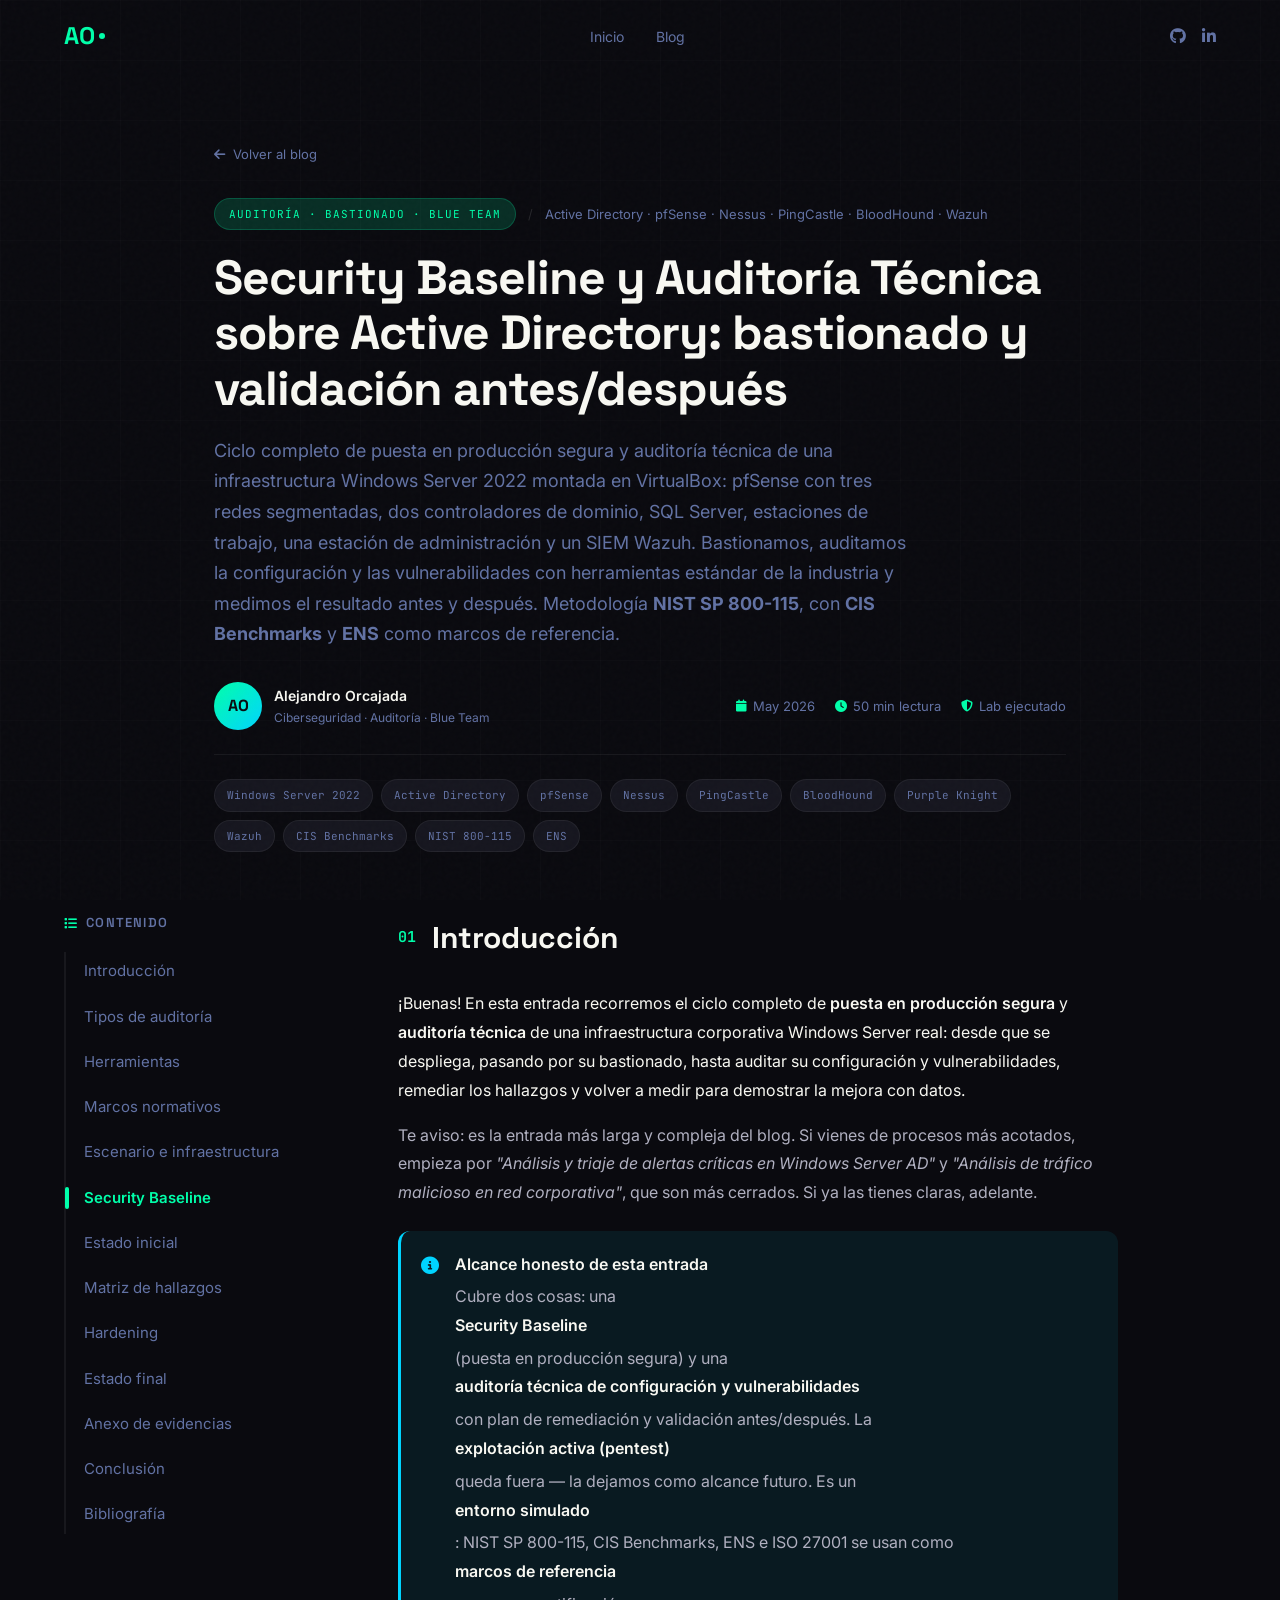
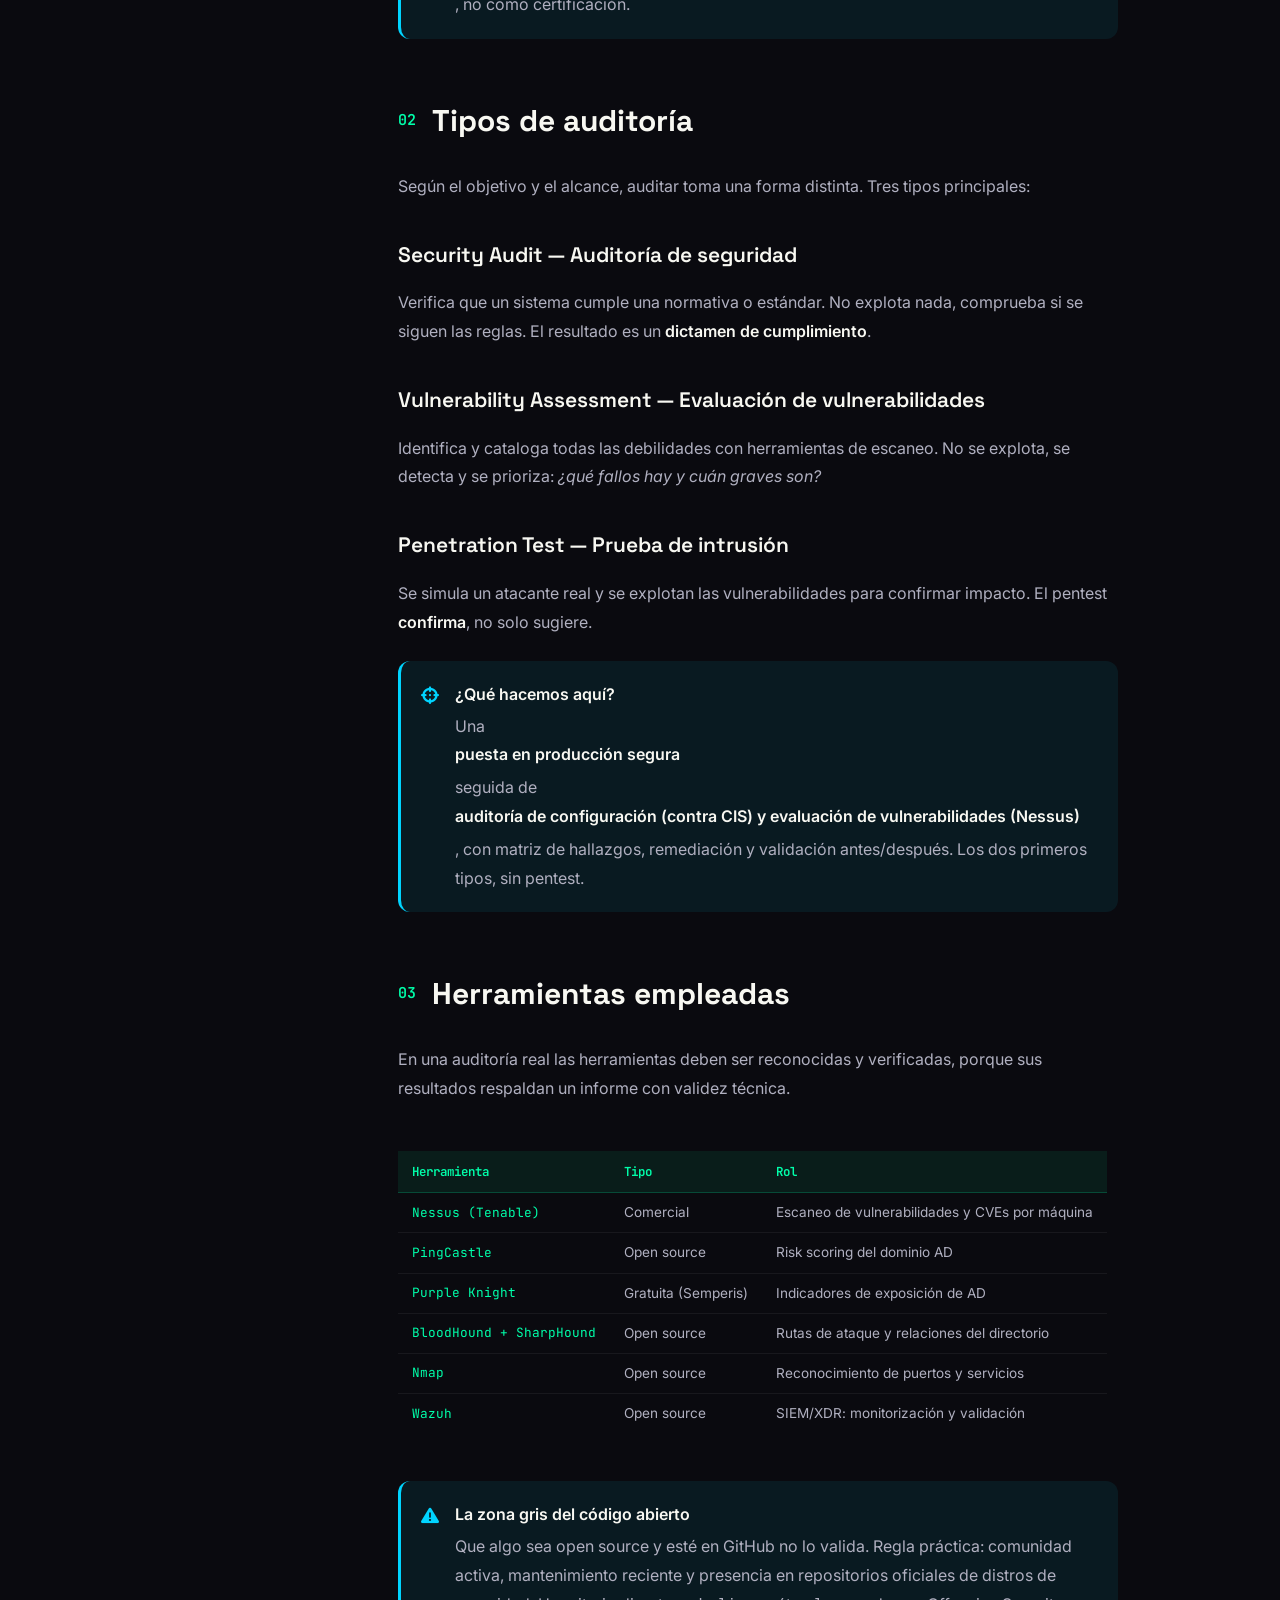
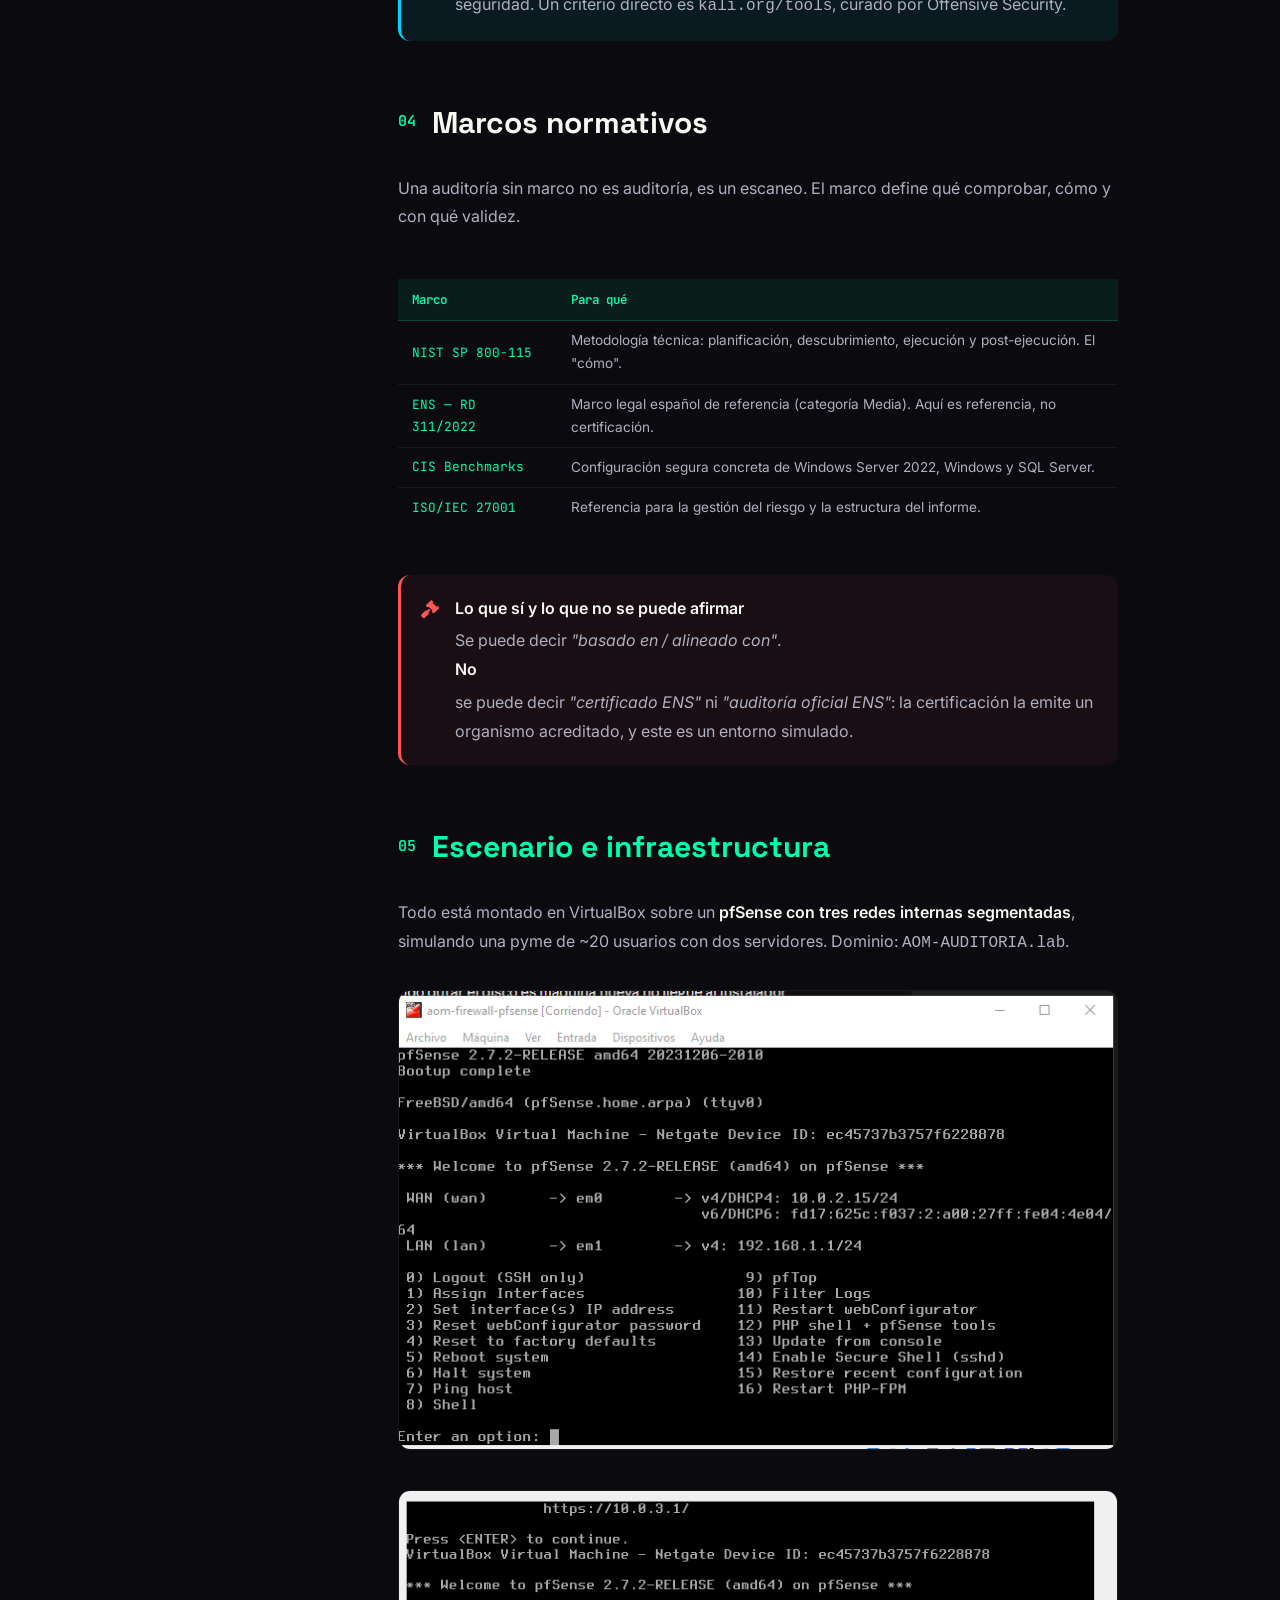
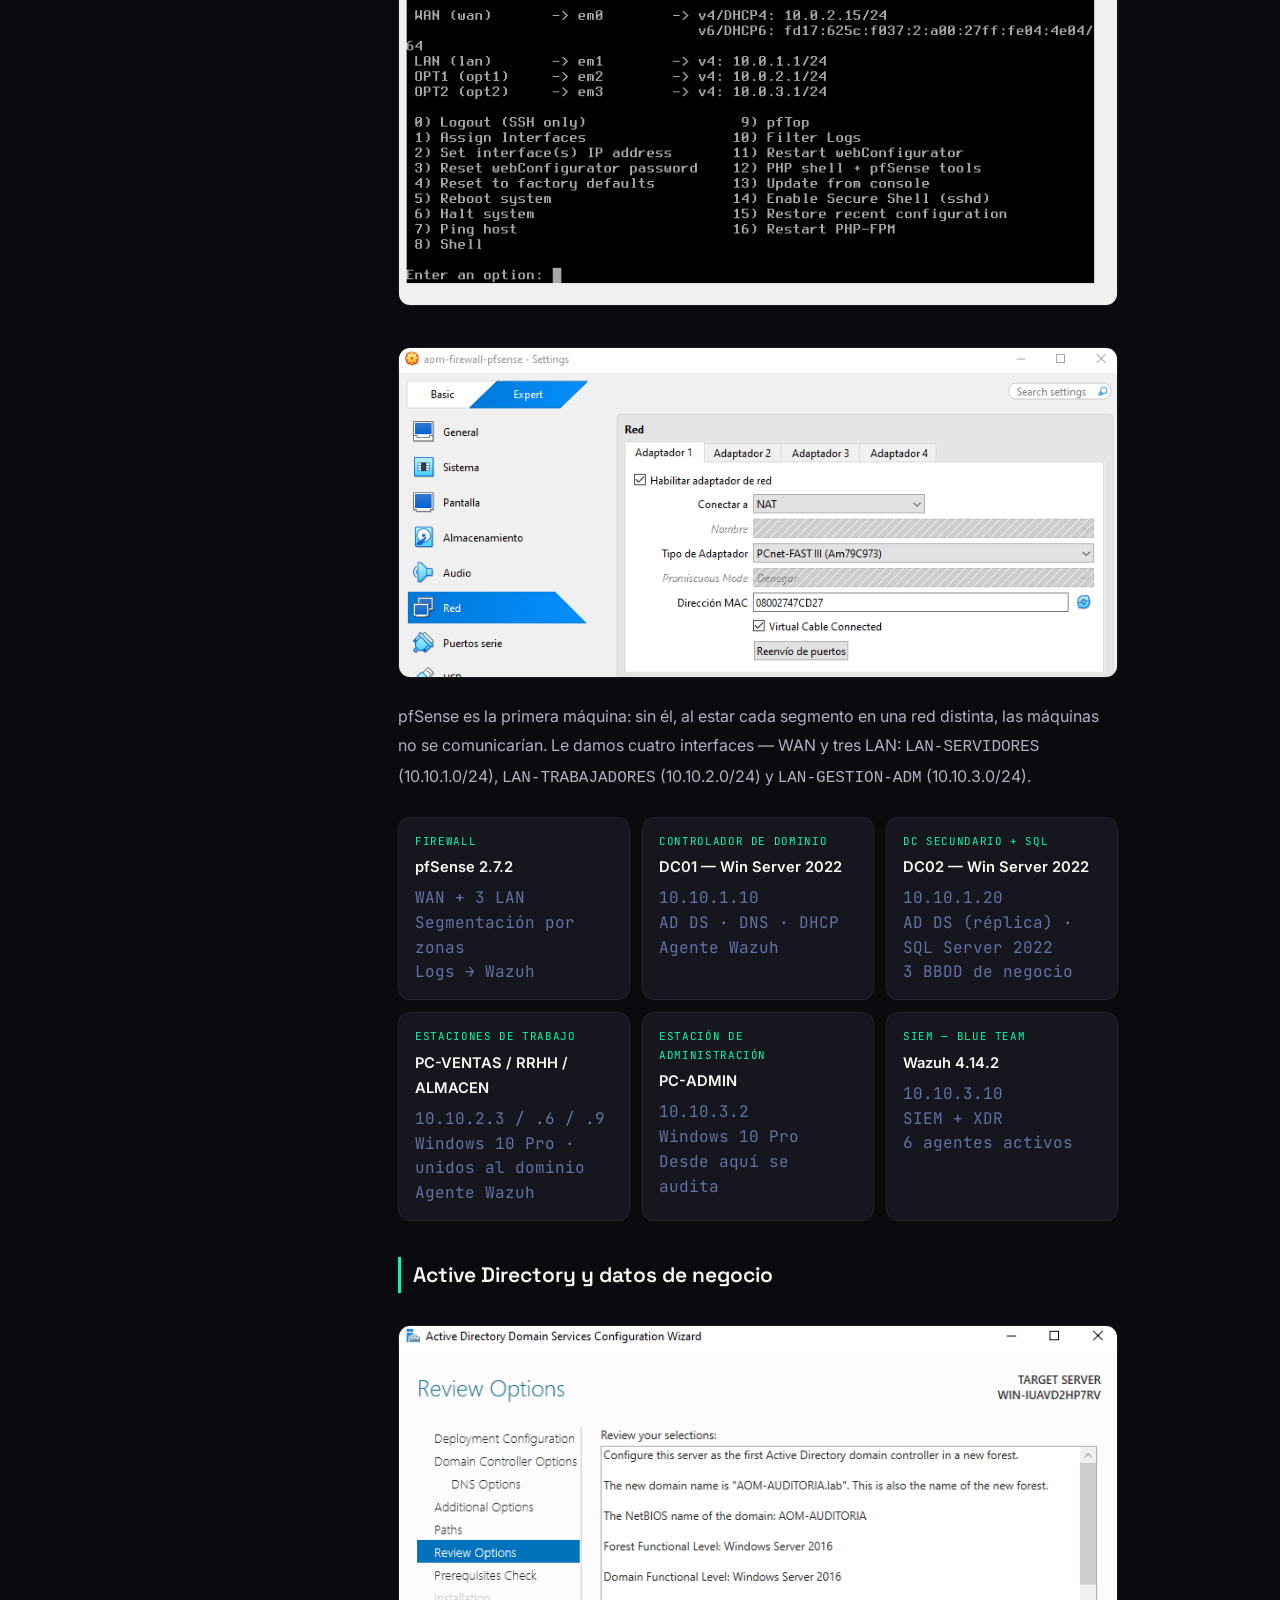
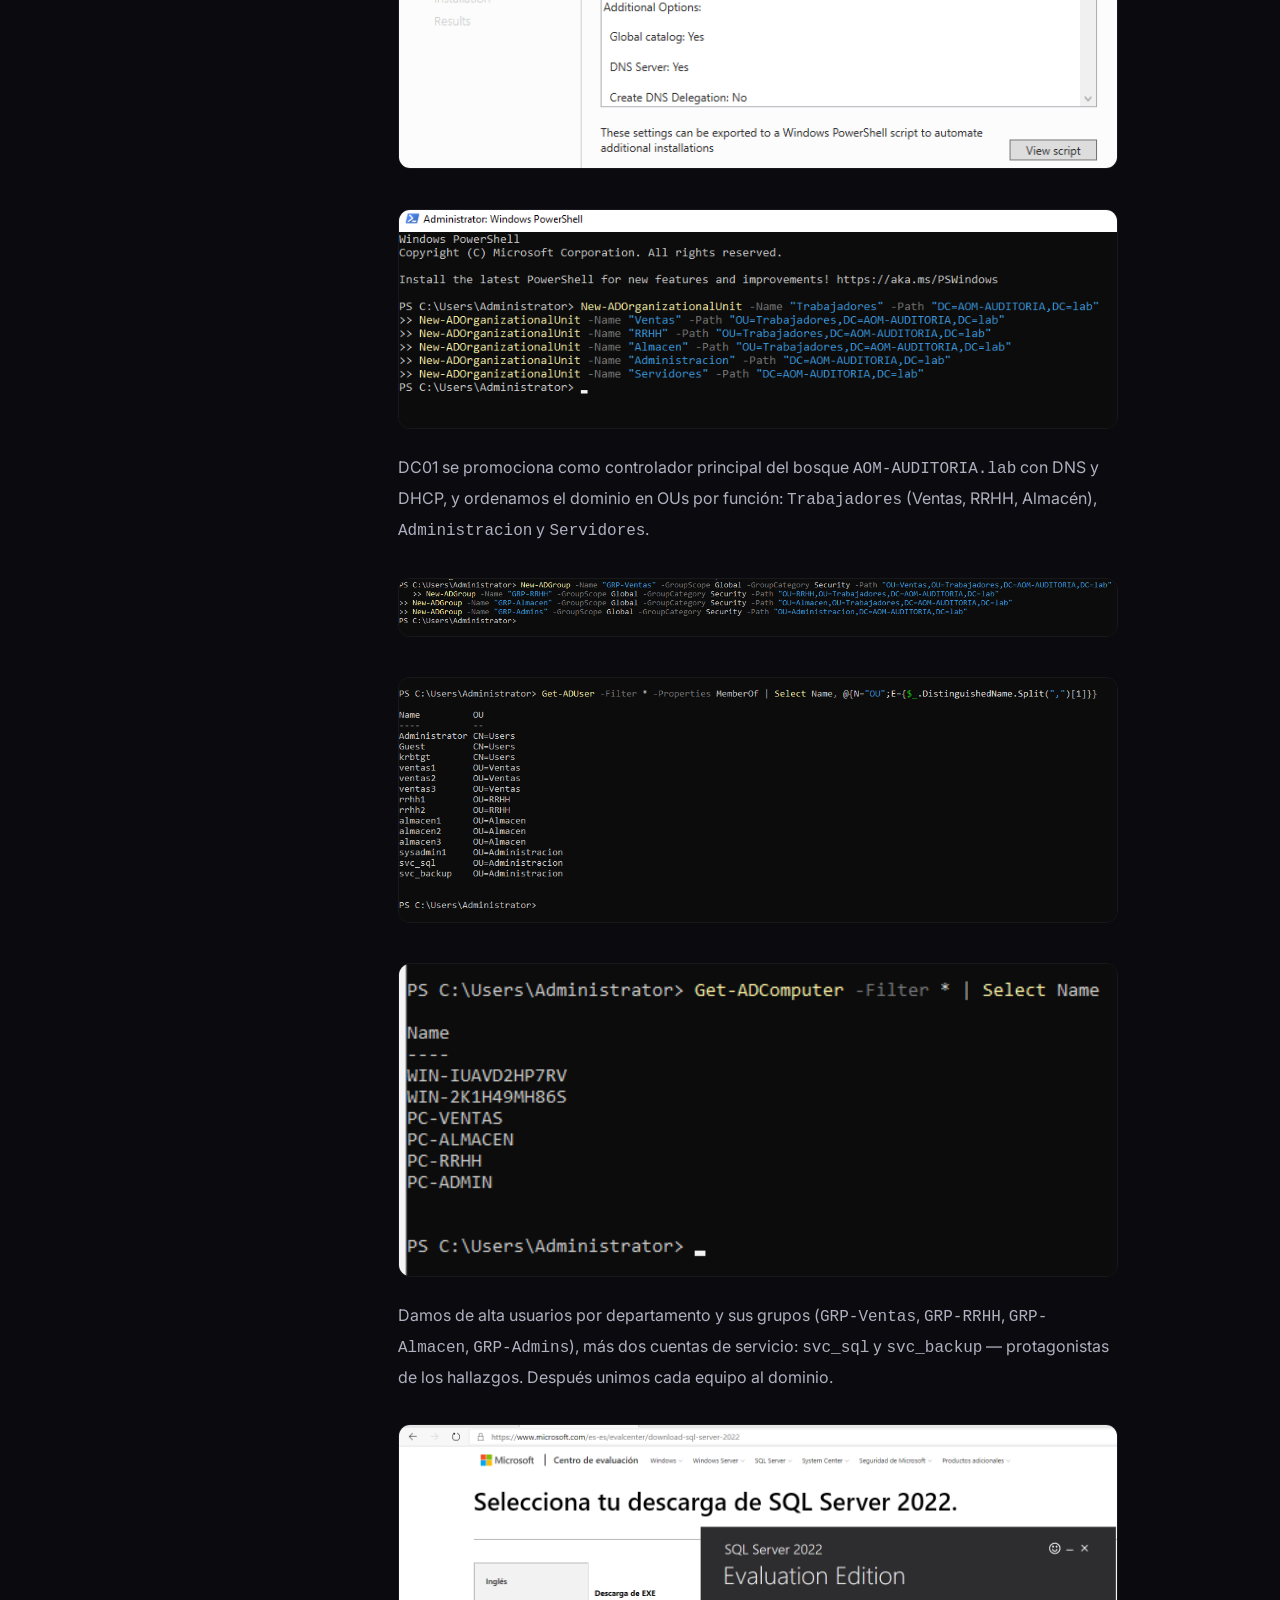
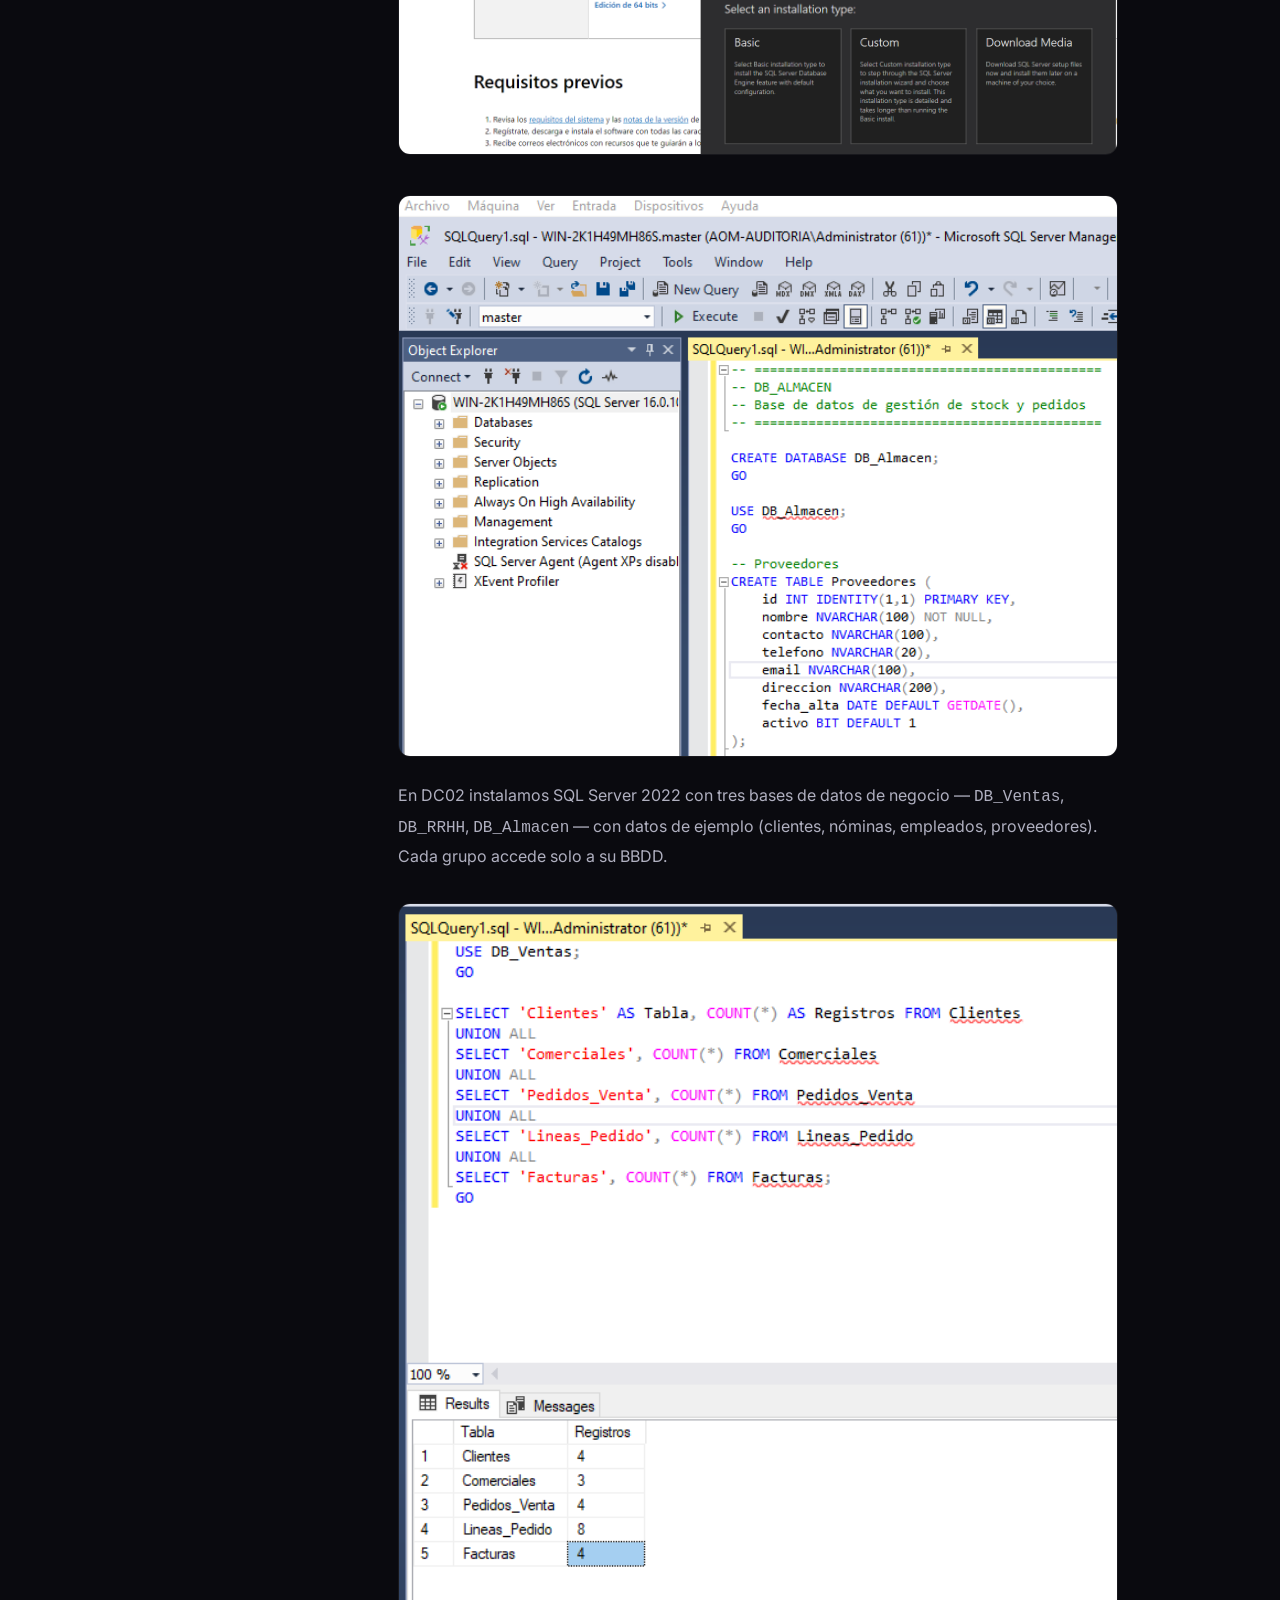
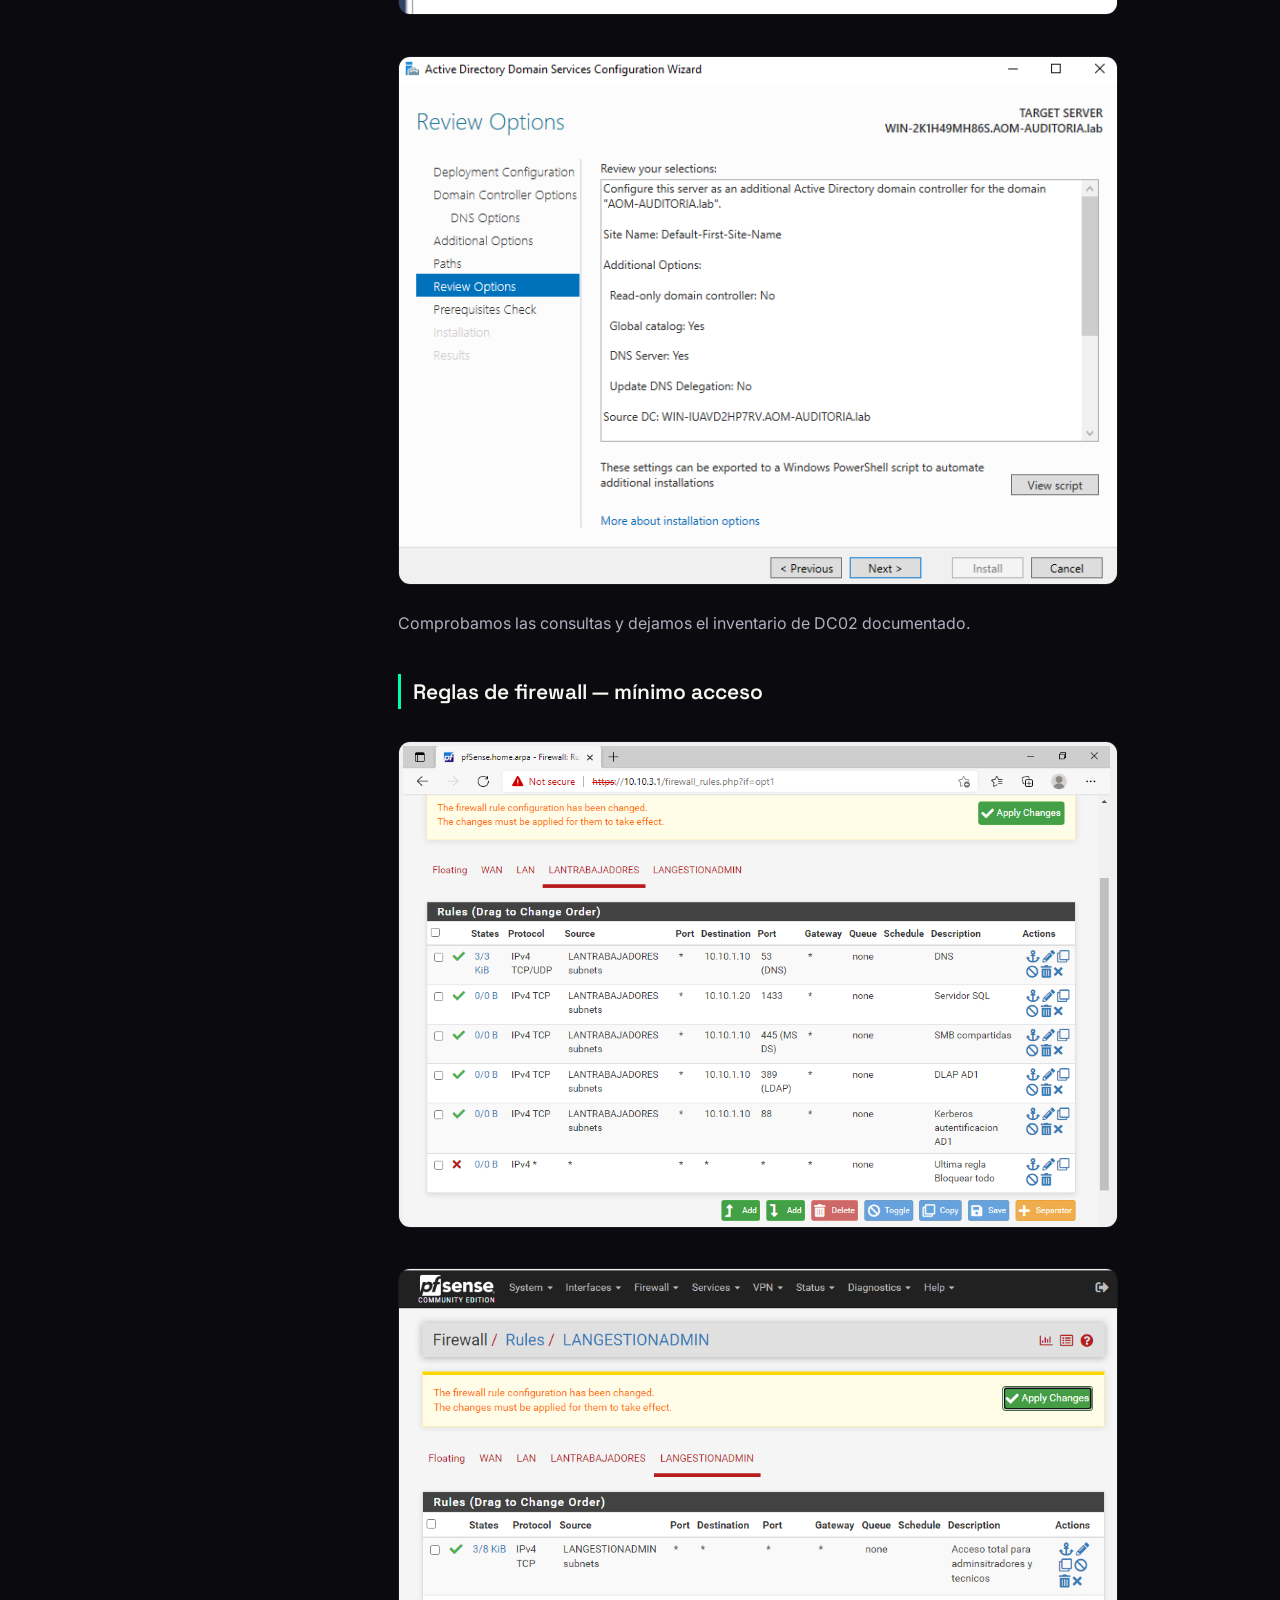
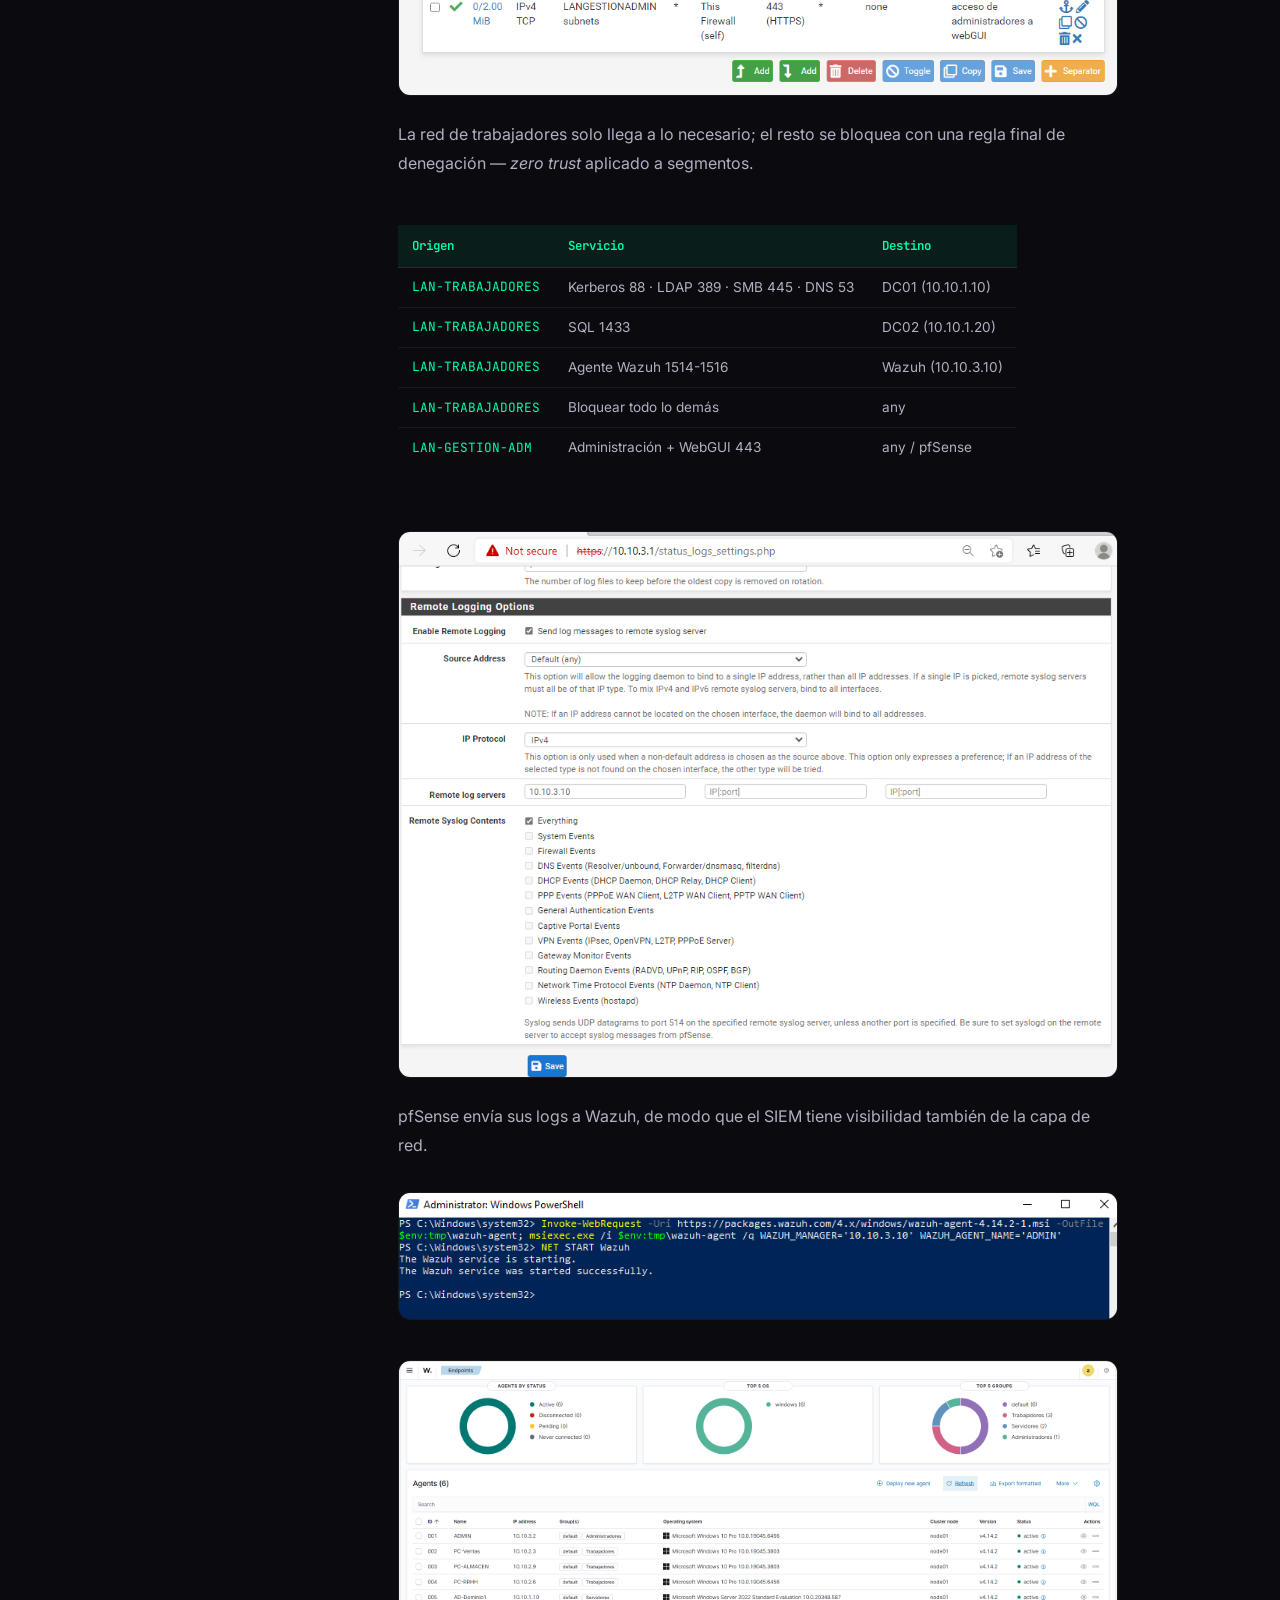
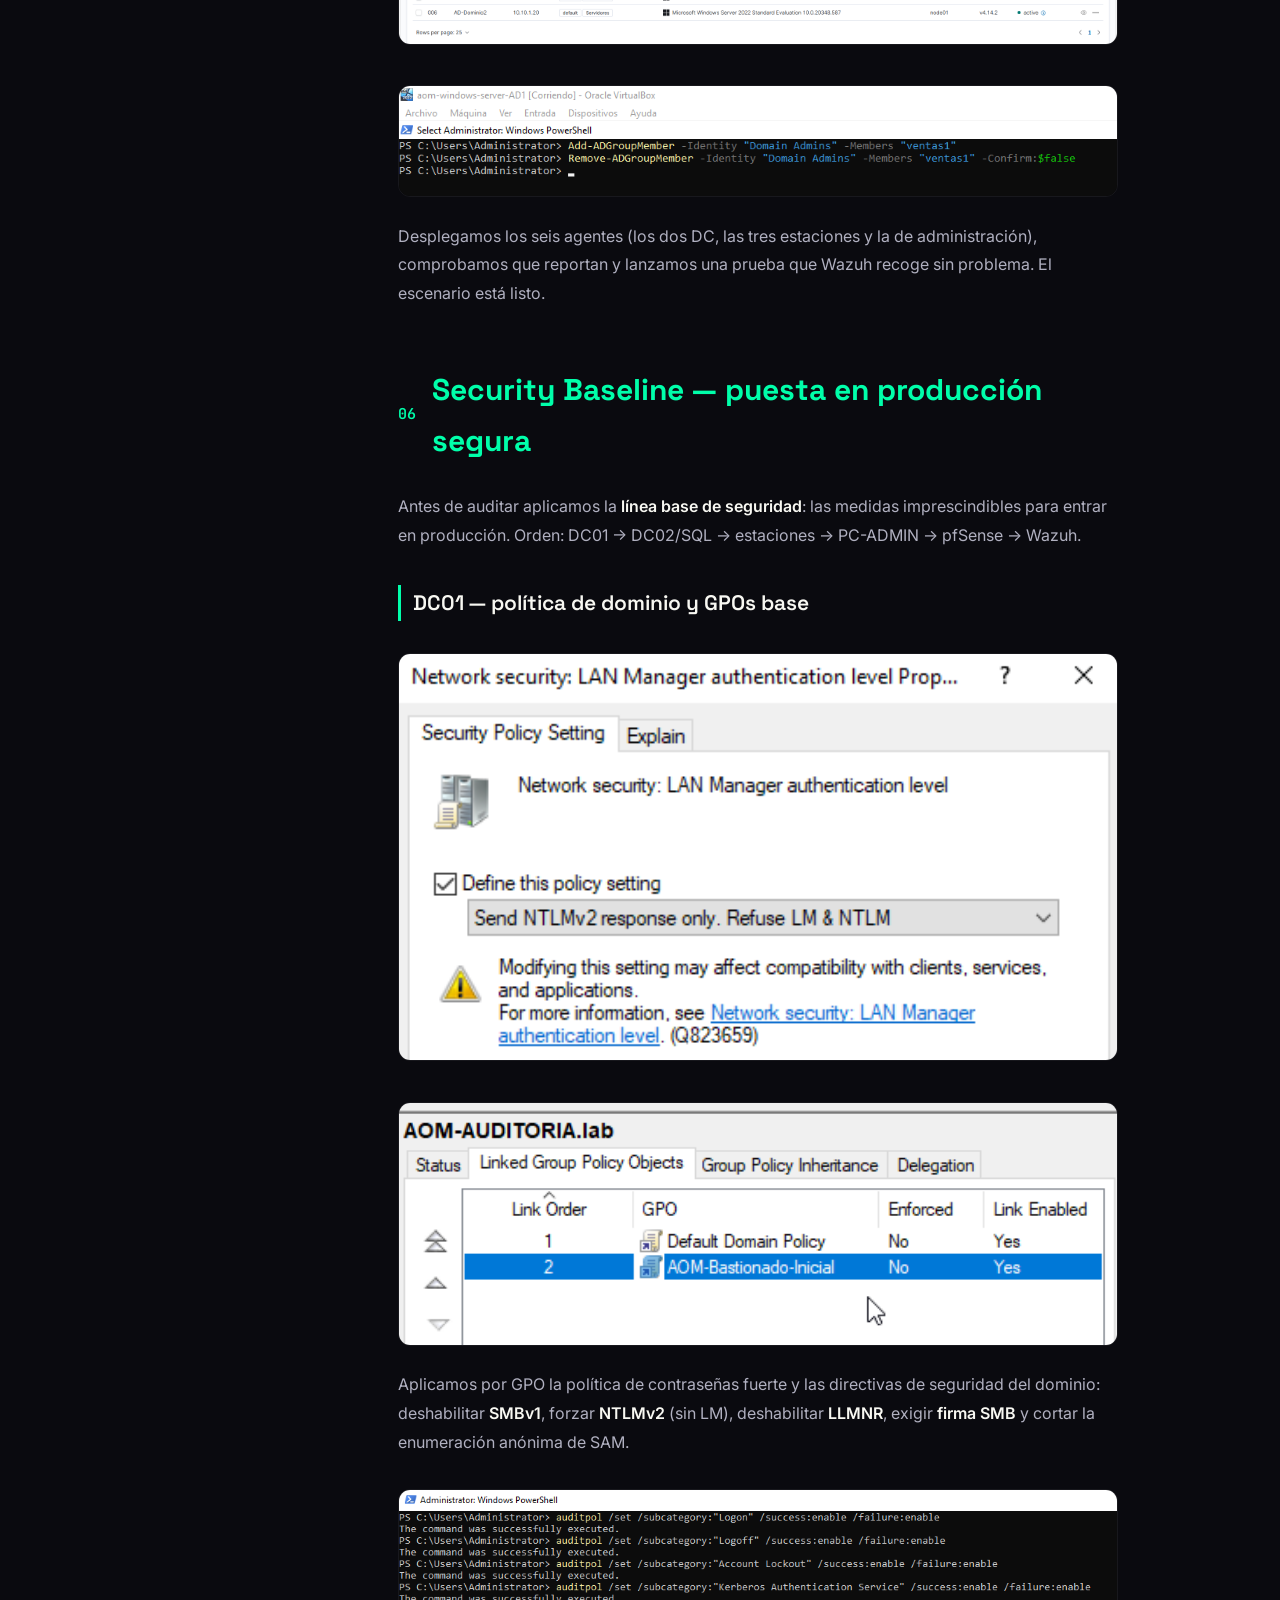
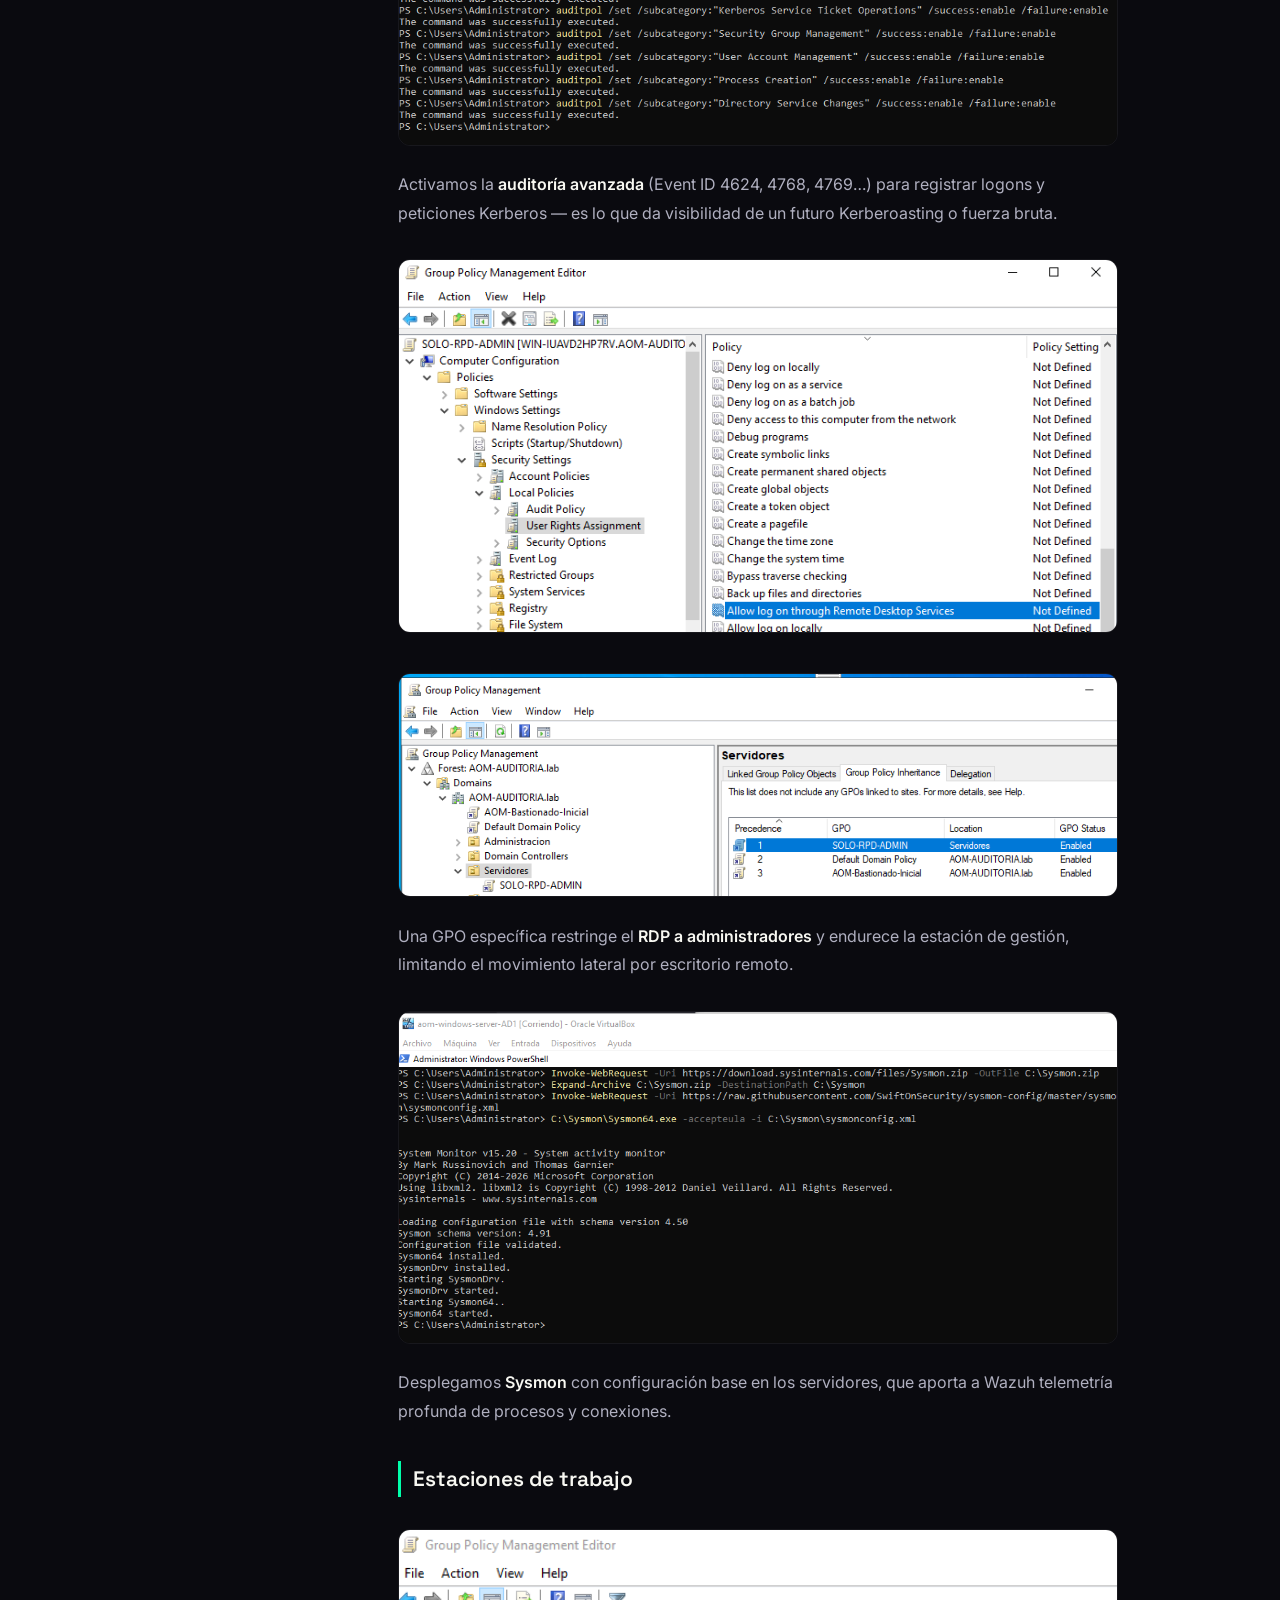
==== labs/auditoria_security_baseline_ad/auditoria_security_baseline_ad.html @ f292dd90 "Add files via upload" ====
<!DOCTYPE html>
<html lang="es">
<head>
  <meta charset="utf-8"/>
  <meta name="viewport" content="width=device-width, initial-scale=1"/>
  <title>Security Baseline y Auditoría Técnica sobre Active Directory: bastionado y validación antes/después | Alejandro Orcajada</title>
  <meta name="description" content="Puesta en producción segura y auditoría técnica de configuración y vulnerabilidades sobre una infraestructura Windows Server 2022 (pfSense, AD, SQL, endpoints y Wazuh). NIST SP 800-115, con CIS Benchmarks y ENS como referencia. Resultado: Nessus de 81 críticas / 194 altas a 0/0 y PingCastle de 55 a 30."/>
  <meta name="author" content="Alejandro Orcajada"/>
  <meta name="theme-color" content="#0a0a0f"/>
  <link rel="preconnect" href="https://fonts.googleapis.com">
  <link rel="preconnect" href="https://fonts.gstatic.com" crossorigin>
  <link href="https://fonts.googleapis.com/css2?family=Space+Grotesk:wght@400;500;600;700&family=JetBrains+Mono:wght@400;500&family=Inter:wght@400;500;600&display=swap" rel="stylesheet">
  <link rel="stylesheet" href="https://cdnjs.cloudflare.com/ajax/libs/font-awesome/6.5.0/css/all.min.css"/>
  <link rel="stylesheet" href="articulo.css"/>
  <style>
    pre::-webkit-scrollbar { height: 6px; }
    pre::-webkit-scrollbar-track { background: rgba(255,255,255,0.03); border-radius: 3px; }
    pre::-webkit-scrollbar-thumb { background: rgba(0,255,170,0.25); border-radius: 3px; }
    pre::-webkit-scrollbar-thumb:hover { background: rgba(0,255,170,0.45); }
    .img-lab { width:100%; border-radius:var(--radius-md,10px); margin:1rem 0; border:1px solid var(--border,rgba(255,255,255,.08)); cursor:zoom-in; transition:opacity .2s,transform .2s; }
    .img-lab:hover { opacity:.9; transform:scale(1.003); }
    .img-caption { font-family:var(--font-mono,'JetBrains Mono',monospace); font-size:.7rem; color:var(--text-muted); text-align:center; margin:-6px 0 1rem; }
    .callout-danger { background:rgba(255,85,85,.06); border-color:#ff5555; }
    .callout-danger .callout-icon { color:#ff5555; }
    .dual-panel { display:grid; grid-template-columns:1fr 1fr; gap:14px; margin:1.5rem 0; }
    @media(max-width:700px){ .dual-panel{grid-template-columns:1fr;} }
    .panel-attack { background:rgba(255,85,85,.04); border:1px solid rgba(255,85,85,.18); border-radius:var(--radius-md,10px); padding:16px 18px; }
    .panel-defense { background:rgba(0,255,170,.03); border:1px solid rgba(0,255,170,.16); border-radius:var(--radius-md,10px); padding:16px 18px; }
    .panel-attack h4 { font-family:var(--font-mono); font-size:.78rem; color:#ff5555; font-weight:700; margin-bottom:10px; }
    .panel-defense h4 { font-family:var(--font-mono); font-size:.78rem; color:var(--accent,#00ffaa); font-weight:700; margin-bottom:10px; }
    .panel-attack p, .panel-defense p { font-size:.87rem; color:var(--text-secondary); line-height:1.65; margin:0; }
    .ioc-table { width:100%; border-collapse:collapse; margin:1rem 0; font-size:.83rem; }
    .ioc-table th { background:rgba(255,85,85,.07); color:#ff5555; font-weight:600; padding:8px 14px; text-align:left; border-bottom:1px solid rgba(255,85,85,.2); font-family:var(--font-mono); font-size:.75rem; }
    .ioc-table td { padding:7px 14px; border-bottom:1px solid var(--border); color:var(--text-secondary); font-size:.83rem; }
    .ioc-table td:first-child { font-family:var(--font-mono); color:#ff5555; font-size:.78rem; }
    .ioc-table td:nth-child(2) { font-family:var(--font-mono); color:#f1fa8c; font-size:.78rem; }
    .ioc-table tr:last-child td { border-bottom:none; }
    .sev-crit { color:#ff5555; font-weight:700; font-family:var(--font-mono); font-size:.78rem; }
    .sev-high { color:#ff9f1a; font-weight:700; font-family:var(--font-mono); font-size:.78rem; }
    .mitre-tag { font-family:var(--font-mono); font-size:.7rem; padding:2px 8px; border-radius:4px; background:rgba(255,85,85,.1); color:#ff5555; border:1px solid rgba(255,85,85,.2); margin-left:8px; }
    .so-query { background:rgba(0,212,255,.04); border:1px solid rgba(0,212,255,.14); border-radius:var(--radius-md,10px); padding:14px 18px; margin:1rem 0; font-family:var(--font-mono); font-size:.82rem; color:#00d4ff; }
    .so-query-label { font-size:.7rem; color:var(--text-muted); margin-bottom:6px; text-transform:uppercase; letter-spacing:.05em; }
    .corr-box { background:rgba(189,147,249,.04); border:1px solid rgba(189,147,249,.18); border-radius:var(--radius-md,10px); padding:16px 20px; margin:1rem 0; }
    .corr-box h4 { font-family:var(--font-mono); font-size:.8rem; color:#bd93f9; font-weight:700; margin-bottom:8px; text-transform:uppercase; letter-spacing:.05em; }
    .corr-box p { font-size:.87rem; color:var(--text-secondary); line-height:1.65; margin:0; }
    .stat-row { display:grid; grid-template-columns:repeat(auto-fit,minmax(130px,1fr)); gap:12px; margin:1.5rem 0; }
    .stat-card { background:var(--bg-card,#111118); border:1px solid var(--border); border-radius:var(--radius-md,10px); padding:16px; text-align:center; }
    .stat-val { font-family:var(--font-display); font-size:1.8rem; font-weight:700; display:block; margin-bottom:4px; }
    .stat-val.red { color:#ff5555; }
    .stat-val.green { color:#00ffaa; }
    .stat-val.cyan { color:#00d4ff; }
    .stat-label { font-size:.72rem; color:var(--text-muted); font-family:var(--font-mono); }
    .vm-row { display:grid; grid-template-columns:repeat(auto-fit,minmax(185px,1fr)); gap:12px; margin:1.5rem 0; }
    .vm-card { background:var(--bg-card,#111118); border:1px solid var(--border); border-radius:var(--radius-md,10px); padding:14px 16px; }
    .vm-label { font-family:var(--font-mono); font-size:.68rem; color:#00ffaa; display:block; margin-bottom:5px; text-transform:uppercase; letter-spacing:.06em; }
    .vm-card h4 { font-size:.92rem; font-weight:600; color:var(--text-primary); margin-bottom:6px; }
    .vm-card p { font-size:.77rem; color:var(--text-muted); line-height:1.55; font-family:var(--font-mono); margin:0; }
    /* Lightbox */
    #lb-overlay { position:fixed; inset:0; z-index:9999; display:flex; align-items:center; justify-content:center; flex-direction:column; gap:14px; background:rgba(5,5,10,.93); backdrop-filter:blur(12px); opacity:0; visibility:hidden; transition:opacity .3s,visibility .3s; }
    #lb-overlay.lb-open { opacity:1; visibility:visible; }
    #lb-img-wrap { max-width:min(92vw,1200px); max-height:80vh; transform:scale(.93) translateY(12px); transition:transform .35s cubic-bezier(.22,.68,0,1.2); }
    #lb-overlay.lb-open #lb-img-wrap { transform:scale(1) translateY(0); }
    #lb-img { display:block; max-width:100%; max-height:80vh; border-radius:8px; border:1px solid rgba(0,255,170,.18); box-shadow:0 24px 80px rgba(0,0,0,.8); object-fit:contain; }
    #lb-caption { font-family:var(--font-mono); font-size:.76rem; color:rgba(255,255,255,.5); text-align:center; max-width:min(92vw,800px); }
    #lb-close { position:fixed; top:20px; right:24px; width:40px; height:40px; border-radius:50%; background:rgba(255,255,255,.08); border:1px solid rgba(255,255,255,.15); color:#fff; font-size:1.1rem; cursor:pointer; display:flex; align-items:center; justify-content:center; transition:.2s; }
    #lb-close:hover { background:rgba(255,85,85,.25); transform:scale(1.1); }
    #lb-hint { position:fixed; bottom:18px; left:50%; transform:translateX(-50%); font-family:var(--font-mono); font-size:.65rem; color:rgba(255,255,255,.22); pointer-events:none; }
    .lb-arrow { position:fixed; top:50%; transform:translateY(-50%); width:46px; height:46px; border-radius:50%; background:rgba(255,255,255,.07); border:1px solid rgba(255,255,255,.12); color:rgba(255,255,255,.7); font-size:1rem; cursor:pointer; display:flex; align-items:center; justify-content:center; transition:.2s; }
    .lb-arrow:hover { background:rgba(0,255,170,.15); color:#00ffaa; }
    #lb-prev { left:20px; } #lb-next { right:20px; }
    .code-block-wrap { position:relative; max-height:220px; overflow:hidden; transition:max-height .4s ease; }
    .code-block-wrap.expanded { max-height:9999px; }
    .code-block-wrap.expanded::after { opacity:0; }
    .code-block-wrap .code-block { border-bottom-left-radius:0; border-bottom-right-radius:0; margin-bottom:0; }
    .code-expand-btn { display:flex; align-items:center; justify-content:center; gap:6px; width:100%; padding:7px 16px; background:rgba(0,255,170,.04); border:none; border-top:none !important; color:rgba(0,255,170,.45); cursor:pointer; font-size:.72rem; font-family:var(--font-mono); transition:.2s; border-radius:0 0 var(--radius-md,10px) var(--radius-md,10px); }
    .code-expand-btn:hover { background:rgba(0,255,170,.08); color:#00ffaa; }
    .code-expand-btn i { transition:transform .3s; }
    .code-expand-btn.open i { transform:rotate(180deg); }
    .code-lang-red { color:#ff5555 !important; }
    .summary-table { width:100%; border-collapse:collapse; margin:1.5rem 0; font-size:.85rem; }
    .summary-table th { background:rgba(0,255,170,.08); color:#00ffaa; font-weight:600; padding:10px 14px; text-align:left; border-bottom:1px solid rgba(0,255,170,.2); font-family:var(--font-mono); font-size:.78rem; }
    .summary-table td { padding:8px 14px; border-bottom:1px solid var(--border); color:var(--text-secondary); font-size:.85rem; }
    .summary-table td:first-child { font-family:var(--font-mono); color:#00ffaa; font-size:.8rem; }
    .summary-table tr:last-child td { border-bottom:none; }

    /* === Retoques finales: grupos de color + sin barra TOC === */
    .toc-progress { display:none !important; }
    .grp-prep   h2, .grp-prep   .section-number { color: var(--accent, #00ffaa); }
    .grp-attack h2, .grp-attack .section-number { color: #ff5555; }
    .grp-soc    h2, .grp-soc    .section-number { color: #00d4ff; }
    .grp-prep   h3 { border-left:3px solid var(--accent,#00ffaa); padding-left:12px; }
    .grp-attack h3 { border-left:3px solid #ff5555; padding-left:12px; }
    .grp-soc    h3 { border-left:3px solid #00d4ff; padding-left:12px; }

    /* === Mejoras visuales: TOC mas grande, tipografia y movil === */
    .article-layout { grid-template-columns: 270px 1fr; gap: 64px; }
    .toc-container { top: 96px; }
    .toc-title { font-size: 13px; letter-spacing: 1.2px; margin-bottom: 18px; }
    .toc-nav { gap: 7px; padding-left: 18px; border-left-width: 2px; }
    .toc-link { font-size: 15px; padding: 9px 0; line-height: 1.35; }
    .toc-link.active { font-weight: 600; }
    .toc-link.active::before { height: 22px; left: -19px; }
    .content-section h2 { font-size: 30px; margin-bottom: 26px; }
    .content-section h3 { font-size: 21px; margin-top: 36px; }
    .section-number { font-size: 15px; }
    .lead { font-size: 19px; }
    .content-section p { font-size: 16px; }
    pre { overflow-x: auto; -webkit-overflow-scrolling: touch; }
    .so-query { word-break: break-word; }

    /* Tablet: una columna (sin TOC, ya oculto en articulo.css) */
    @media (max-width: 1024px) {
      .article-layout { grid-template-columns: 1fr; gap: 0; }
    }
    /* Movil */
    @media (max-width: 768px) {
      .content-section h2 { font-size: 23px; gap: 10px; margin-bottom: 18px; }
      .content-section h3 { font-size: 18px; margin: 26px 0 12px; }
      .lead { font-size: 17px; }
      .content-section p { font-size: 15.5px; line-height: 1.75; }
      .code-block code { font-size: 12px; }
      .code-header { flex-wrap: wrap; gap: 6px; }
      .ioc-table, .summary-table { font-size: 12px; }
      .ioc-table th, .ioc-table td,
      .summary-table th, .summary-table td { padding: 6px 9px; word-break: break-word; }
      .so-query { font-size: 12.5px; padding: 12px 14px; }
      .stat-val { font-size: 1.5rem; }
      .vm-card, .panel-attack, .panel-defense, .corr-box { padding: 14px 16px; }
      .img-lab { margin: 0.8rem 0; }
    }
    @media (max-width: 480px) {
      .content-section h2 { font-size: 21px; }
      .stat-row { grid-template-columns: repeat(auto-fit, minmax(118px,1fr)); }
    }
  </style>
</head>
<body>

<div id="lb-overlay" role="dialog" aria-modal="true">
  <button id="lb-close">&#x2715;</button>
  <button class="lb-arrow" id="lb-prev">&#8592;</button>
  <div id="lb-img-wrap"><img id="lb-img" src="" alt=""></div>
  <p id="lb-caption"></p>
  <button class="lb-arrow" id="lb-next">&#8594;</button>
  <span id="lb-hint">ESC · ← → para navegar</span>
</div>

<div class="noise"></div>
<div class="grid-bg"></div>
<div class="spotlight" id="spotlight"></div>
<div class="reading-progress" id="reading-progress"></div>

<nav class="navbar">
  <div class="nav-container">
    <a href="index.html" class="nav-logo"><span class="logo-text">AO</span><span class="logo-dot"></span></a>
    <div class="nav-links">
      <a href="index.html" class="nav-item">Inicio</a>
      <a href="blog.html" class="nav-item">Blog</a>
    </div>
    <div class="nav-social">
      <a href="https://github.com/tuusuario" target="_blank" rel="noopener"><i class="fab fa-github"></i></a>
      <a href="https://linkedin.com/in/tuusuario" target="_blank" rel="noopener"><i class="fab fa-linkedin-in"></i></a>
    </div>
    <button class="toc-toggle" id="toc-toggle" aria-label="Abrir contenido" aria-expanded="false" aria-controls="toc-menu">
      <i class="fas fa-list-ul"></i><span>Contenido</span>
    </button>
  </div>
</nav>

<!-- Menú "Contenido" a pantalla completa (solo móvil) -->
<div class="toc-menu" id="toc-menu" role="dialog" aria-modal="true" aria-label="Contenido del artículo">
  <button class="toc-menu-close" id="toc-menu-close" aria-label="Cerrar contenido">&#x2715;</button>
  <span class="toc-menu-label">Contenido</span>
  <nav class="toc-menu-nav">
    <a href="#intro"><span class="toc-menu-num">01</span><span>Introducción</span></a>
    <a href="#tipos"><span class="toc-menu-num">02</span><span>Tipos de auditoría</span></a>
    <a href="#herramientas"><span class="toc-menu-num">03</span><span>Herramientas</span></a>
    <a href="#marcos"><span class="toc-menu-num">04</span><span>Marcos normativos</span></a>
    <a href="#escenario"><span class="toc-menu-num">05</span><span>Escenario e infraestructura</span></a>
    <a href="#baseline"><span class="toc-menu-num">06</span><span>Security Baseline</span></a>
    <a href="#inicial"><span class="toc-menu-num">07</span><span>Estado inicial</span></a>
    <a href="#hallazgos"><span class="toc-menu-num">08</span><span>Matriz de hallazgos</span></a>
    <a href="#hardening"><span class="toc-menu-num">09</span><span>Hardening</span></a>
    <a href="#final"><span class="toc-menu-num">10</span><span>Estado final</span></a>
    <a href="#evidencias"><span class="toc-menu-num">11</span><span>Anexo de evidencias</span></a>
    <a href="#conclusion"><span class="toc-menu-num">12</span><span>Conclusión</span></a>
    <a href="#biblio"><span class="toc-menu-num">13</span><span>Bibliografía</span></a>
  </nav>
</div>

<header class="article-header">
  <a href="blog.html" class="back-link"><i class="fas fa-arrow-left"></i><span>Volver al blog</span></a>
  <div class="article-meta-top">
    <span class="category-badge">Auditoría · Bastionado · Blue Team</span>
    <span class="subcategory">Active Directory · pfSense · Nessus · PingCastle · BloodHound · Wazuh</span>
  </div>
  <h1 class="article-title">Security Baseline y Auditoría Técnica sobre Active Directory: bastionado y validación antes/después</h1>
  <p class="article-excerpt">
    Ciclo completo de puesta en producción segura y auditoría técnica de una infraestructura Windows Server 2022 montada
    en VirtualBox: pfSense con tres redes segmentadas, dos controladores de dominio, SQL Server, estaciones de trabajo,
    una estación de administración y un SIEM Wazuh. Bastionamos, auditamos la configuración y las vulnerabilidades con
    herramientas estándar de la industria y medimos el resultado antes y después. Metodología <strong>NIST SP 800-115</strong>,
    con <strong>CIS Benchmarks</strong> y <strong>ENS</strong> como marcos de referencia.
  </p>
  <div class="article-info">
    <div class="author-info">
      <div class="author-avatar">AO</div>
      <div class="author-details">
        <span class="author-name">Alejandro Orcajada</span>
        <span class="author-role">Ciberseguridad · Auditoría · Blue Team</span>
      </div>
    </div>
    <div class="article-stats">
      <span class="stat"><i class="fas fa-calendar"></i> May 2026</span>
      <span class="stat"><i class="fas fa-clock"></i> 50 min lectura</span>
      <span class="stat"><i class="fas fa-shield-alt"></i> Lab ejecutado</span>
    </div>
  </div>
  <div class="article-tags">
    <span class="tag">Windows Server 2022</span><span class="tag">Active Directory</span><span class="tag">pfSense</span>
    <span class="tag">Nessus</span><span class="tag">PingCastle</span><span class="tag">BloodHound</span>
    <span class="tag">Purple Knight</span><span class="tag">Wazuh</span><span class="tag">CIS Benchmarks</span>
    <span class="tag">NIST 800-115</span><span class="tag">ENS</span>
  </div>
</header>

<main class="article-layout">

  <aside class="toc-sidebar">
    <div class="toc-container">
      <h4 class="toc-title"><i class="fas fa-list"></i>Contenido</h4>
      <nav class="toc-nav">
        <a href="#intro" class="toc-link active">Introducción</a>
        <a href="#tipos" class="toc-link">Tipos de auditoría</a>
        <a href="#herramientas" class="toc-link">Herramientas</a>
        <a href="#marcos" class="toc-link">Marcos normativos</a>
        <a href="#escenario" class="toc-link">Escenario e infraestructura</a>
        <a href="#baseline" class="toc-link">Security Baseline</a>
        <a href="#inicial" class="toc-link">Estado inicial</a>
        <a href="#hallazgos" class="toc-link">Matriz de hallazgos</a>
        <a href="#hardening" class="toc-link">Hardening</a>
        <a href="#final" class="toc-link">Estado final</a>
        <a href="#evidencias" class="toc-link">Anexo de evidencias</a>
        <a href="#conclusion" class="toc-link">Conclusión</a>
        <a href="#biblio" class="toc-link">Bibliografía</a>
      </nav>
    </div>
  </aside>

  <article class="article-content">

<style>
  .ev-download{display:flex;flex-wrap:wrap;align-items:center;justify-content:space-between;gap:14px;background:var(--bg-card,#16161f);border:1px solid var(--border);border-left:3px solid var(--accent,#00ffaa);border-radius:var(--radius-md,12px);padding:14px 18px;margin:1.1rem 0;}
  .ev-download .ev-meta{display:flex;flex-direction:column;gap:3px;min-width:0;}
  .ev-download .ev-meta strong{color:var(--text-primary);font-size:.92rem;}
  .ev-download .ev-meta span{color:var(--text-muted);font-size:.72rem;font-family:var(--font-mono);}
  .ev-download .ev-meta i{color:var(--accent,#00ffaa);margin-right:7px;}
  .ev-btns{display:flex;flex-wrap:wrap;gap:8px;}
  a.ev-btn{display:inline-flex;align-items:center;gap:7px;font-family:var(--font-mono);font-size:.78rem;font-weight:500;padding:8px 14px;border-radius:8px;background:rgba(0,255,170,.13);border:1px solid rgba(0,255,170,.3);color:var(--accent,#00ffaa);text-decoration:none;transition:.2s;white-space:nowrap;}
  a.ev-btn:hover{background:rgba(0,255,170,.22);transform:translateY(-1px);}
  a.ev-btn.alt{background:rgba(0,212,255,.1);border-color:rgba(0,212,255,.3);color:var(--cyan,#00d4ff);}
</style>

<!-- INTRO -->
    <section id="intro" class="content-section">
      <h2><span class="section-number">01</span> Introducción</h2>
      <p class="lead">¡Buenas! En esta entrada recorremos el ciclo completo de <strong>puesta en producción segura</strong> y <strong>auditoría técnica</strong> de una infraestructura corporativa Windows Server real: desde que se despliega, pasando por su bastionado, hasta auditar su configuración y vulnerabilidades, remediar los hallazgos y volver a medir para demostrar la mejora con datos.</p>
      <p>Te aviso: es la entrada más larga y compleja del blog. Si vienes de procesos más acotados, empieza por <em>"Análisis y triaje de alertas críticas en Windows Server AD"</em> y <em>"Análisis de tráfico malicioso en red corporativa"</em>, que son más cerrados. Si ya las tienes claras, adelante.</p>
      <div class="callout callout-info"><div class="callout-icon"><i class="fas fa-info-circle"></i></div><div class="callout-content"><strong>Alcance honesto de esta entrada</strong><p>Cubre dos cosas: una <strong>Security Baseline</strong> (puesta en producción segura) y una <strong>auditoría técnica de configuración y vulnerabilidades</strong> con plan de remediación y validación antes/después. La <strong>explotación activa (pentest)</strong> queda fuera — la dejamos como alcance futuro. Es un <strong>entorno simulado</strong>: NIST SP 800-115, CIS Benchmarks, ENS e ISO 27001 se usan como <strong>marcos de referencia</strong>, no como certificación.</p></div></div>
    </section>

<!-- TIPOS -->
    <section id="tipos" class="content-section">
      <h2><span class="section-number">02</span> Tipos de auditoría</h2>
      <p>Según el objetivo y el alcance, auditar toma una forma distinta. Tres tipos principales:</p>
      <h3>Security Audit — Auditoría de seguridad</h3>
      <p>Verifica que un sistema cumple una normativa o estándar. No explota nada, comprueba si se siguen las reglas. El resultado es un <strong>dictamen de cumplimiento</strong>.</p>
      <h3>Vulnerability Assessment — Evaluación de vulnerabilidades</h3>
      <p>Identifica y cataloga todas las debilidades con herramientas de escaneo. No se explota, se detecta y se prioriza: <em>¿qué fallos hay y cuán graves son?</em></p>
      <h3>Penetration Test — Prueba de intrusión</h3>
      <p>Se simula un atacante real y se explotan las vulnerabilidades para confirmar impacto. El pentest <strong>confirma</strong>, no solo sugiere.</p>
      <div class="callout callout-info"><div class="callout-icon"><i class="fas fa-crosshairs"></i></div><div class="callout-content"><strong>¿Qué hacemos aquí?</strong><p>Una <strong>puesta en producción segura</strong> seguida de <strong>auditoría de configuración (contra CIS) y evaluación de vulnerabilidades (Nessus)</strong>, con matriz de hallazgos, remediación y validación antes/después. Los dos primeros tipos, sin pentest.</p></div></div>
    </section>

<!-- HERRAMIENTAS -->
    <section id="herramientas" class="content-section">
      <h2><span class="section-number">03</span> Herramientas empleadas</h2>
      <p>En una auditoría real las herramientas deben ser reconocidas y verificadas, porque sus resultados respaldan un informe con validez técnica.</p>
      <div class="summary-table" style="overflow-x:auto"><table class="summary-table"><thead><tr><th>Herramienta</th><th>Tipo</th><th>Rol</th></tr></thead><tbody>
        <tr><td>Nessus (Tenable)</td><td>Comercial</td><td>Escaneo de vulnerabilidades y CVEs por máquina</td></tr>
        <tr><td>PingCastle</td><td>Open source</td><td>Risk scoring del dominio AD</td></tr>
        <tr><td>Purple Knight</td><td>Gratuita (Semperis)</td><td>Indicadores de exposición de AD</td></tr>
        <tr><td>BloodHound + SharpHound</td><td>Open source</td><td>Rutas de ataque y relaciones del directorio</td></tr>
        <tr><td>Nmap</td><td>Open source</td><td>Reconocimiento de puertos y servicios</td></tr>
        <tr><td>Wazuh</td><td>Open source</td><td>SIEM/XDR: monitorización y validación</td></tr>
      </tbody></table></div>
      <div class="callout callout-info"><div class="callout-icon"><i class="fas fa-triangle-exclamation"></i></div><div class="callout-content"><strong>La zona gris del código abierto</strong><p>Que algo sea open source y esté en GitHub no lo valida. Regla práctica: comunidad activa, mantenimiento reciente y presencia en repositorios oficiales de distros de seguridad. Un criterio directo es <code>kali.org/tools</code>, curado por Offensive Security.</p></div></div>
    </section>

<!-- MARCOS -->
    <section id="marcos" class="content-section">
      <h2><span class="section-number">04</span> Marcos normativos</h2>
      <p>Una auditoría sin marco no es auditoría, es un escaneo. El marco define qué comprobar, cómo y con qué validez.</p>
      <div class="summary-table" style="overflow-x:auto"><table class="summary-table"><thead><tr><th>Marco</th><th>Para qué</th></tr></thead><tbody>
        <tr><td>NIST SP 800-115</td><td>Metodología técnica: planificación, descubrimiento, ejecución y post-ejecución. El "cómo".</td></tr>
        <tr><td>ENS — RD 311/2022</td><td>Marco legal español de referencia (categoría Media). Aquí es referencia, no certificación.</td></tr>
        <tr><td>CIS Benchmarks</td><td>Configuración segura concreta de Windows Server 2022, Windows y SQL Server.</td></tr>
        <tr><td>ISO/IEC 27001</td><td>Referencia para la gestión del riesgo y la estructura del informe.</td></tr>
      </tbody></table></div>
      <div class="callout callout-danger"><div class="callout-icon"><i class="fas fa-gavel"></i></div><div class="callout-content"><strong>Lo que sí y lo que no se puede afirmar</strong><p>Se puede decir <em>"basado en / alineado con"</em>. <strong>No</strong> se puede decir <em>"certificado ENS"</em> ni <em>"auditoría oficial ENS"</em>: la certificación la emite un organismo acreditado, y este es un entorno simulado.</p></div></div>
    </section>

<!-- ESCENARIO -->
    <section id="escenario" class="content-section grp-prep">
      <h2><span class="section-number">05</span> Escenario e infraestructura</h2>
      <p>Todo está montado en VirtualBox sobre un <strong>pfSense con tres redes internas segmentadas</strong>, simulando una pyme de ~20 usuarios con dos servidores. Dominio: <code>AOM-AUDITORIA.lab</code>.</p>
      <img src="img/pfsense-panel.png" alt="Panel de consola de pfSense recién instalado" loading="lazy" decoding="async" class="img-lab">
      <img src="img/pfsense-interfaces.png" alt="Asignación de las interfaces de red en pfSense" loading="lazy" decoding="async" class="img-lab">
      <img src="img/pfsense-adaptadores.png" alt="Adaptadores de red de pfSense configurados en VirtualBox" loading="lazy" decoding="async" class="img-lab">

      <p>pfSense es la primera máquina: sin él, al estar cada segmento en una red distinta, las máquinas no se comunicarían. Le damos cuatro interfaces — WAN y tres LAN: <code>LAN-SERVIDORES</code> (10.10.1.0/24), <code>LAN-TRABAJADORES</code> (10.10.2.0/24) y <code>LAN-GESTION-ADM</code> (10.10.3.0/24).</p>
      <div class="vm-row">
        <div class="vm-card"><span class="vm-label">Firewall</span><h4>pfSense 2.7.2</h4><p>WAN + 3 LAN<br>Segmentación por zonas<br>Logs &#8594; Wazuh</p></div>
        <div class="vm-card"><span class="vm-label">Controlador de dominio</span><h4>DC01 — Win Server 2022</h4><p>10.10.1.10<br>AD DS · DNS · DHCP<br>Agente Wazuh</p></div>
        <div class="vm-card"><span class="vm-label">DC secundario + SQL</span><h4>DC02 — Win Server 2022</h4><p>10.10.1.20<br>AD DS (réplica) · SQL Server 2022<br>3 BBDD de negocio</p></div>
        <div class="vm-card"><span class="vm-label">Estaciones de trabajo</span><h4>PC-VENTAS / RRHH / ALMACEN</h4><p>10.10.2.3 / .6 / .9<br>Windows 10 Pro · unidos al dominio<br>Agente Wazuh</p></div>
        <div class="vm-card"><span class="vm-label">Estación de administración</span><h4>PC-ADMIN</h4><p>10.10.3.2<br>Windows 10 Pro<br>Desde aquí se audita</p></div>
        <div class="vm-card"><span class="vm-label">SIEM — Blue Team</span><h4>Wazuh 4.14.2</h4><p>10.10.3.10<br>SIEM + XDR<br>6 agentes activos</p></div>
      </div>
      <h3>Active Directory y datos de negocio</h3>
      <img src="img/dc01-dominio.png" alt="Promoción de DC01 a controlador de dominio" loading="lazy" decoding="async" class="img-lab">
      <img src="img/dc01-ous.png" alt="Estructura de unidades organizativas en Active Directory" loading="lazy" decoding="async" class="img-lab">

      <p>DC01 se promociona como controlador principal del bosque <code>AOM-AUDITORIA.lab</code> con DNS y DHCP, y ordenamos el dominio en OUs por función: <code>Trabajadores</code> (Ventas, RRHH, Almacén), <code>Administracion</code> y <code>Servidores</code>.</p>
      <img src="img/dc01-grupos.png" alt="Grupos de seguridad del dominio" loading="lazy" decoding="async" class="img-lab">
      <img src="img/dc01-usuarios.png" alt="Usuarios del dominio dados de alta" loading="lazy" decoding="async" class="img-lab">
      <img src="img/dc01-pcs-unidos.png" alt="Equipos unidos al dominio" loading="lazy" decoding="async" class="img-lab">

      <p>Damos de alta usuarios por departamento y sus grupos (<code>GRP-Ventas</code>, <code>GRP-RRHH</code>, <code>GRP-Almacen</code>, <code>GRP-Admins</code>), más dos cuentas de servicio: <code>svc_sql</code> y <code>svc_backup</code> — protagonistas de los hallazgos. Después unimos cada equipo al dominio.</p>
      <img src="img/dc02-sql.png" alt="Instalación de SQL Server 2022 en DC02" loading="lazy" decoding="async" class="img-lab">
      <img src="img/dc02-bbdd.png" alt="Creación de las bases de datos de negocio" loading="lazy" decoding="async" class="img-lab">

      <p>En DC02 instalamos SQL Server 2022 con tres bases de datos de negocio — <code>DB_Ventas</code>, <code>DB_RRHH</code>, <code>DB_Almacen</code> — con datos de ejemplo (clientes, nóminas, empleados, proveedores). Cada grupo accede solo a su BBDD.</p>
      <img src="img/dc02-probar-bbdd.png" alt="Comprobación de las bases de datos" loading="lazy" decoding="async" class="img-lab">
      <img src="img/dc02-resumen.png" alt="Resumen del servidor DC02" loading="lazy" decoding="async" class="img-lab">

      <p>Comprobamos las consultas y dejamos el inventario de DC02 documentado.</p>
      <h3>Reglas de firewall — mínimo acceso</h3>
      <img src="img/pfsense-reglas.png" alt="Reglas de firewall para la LAN de trabajadores" loading="lazy" decoding="async" class="img-lab">
      <img src="img/pfsense-reglas-admins.png" alt="Reglas de firewall para la LAN de administración" loading="lazy" decoding="async" class="img-lab">

      <p>La red de trabajadores solo llega a lo necesario; el resto se bloquea con una regla final de denegación — <em>zero trust</em> aplicado a segmentos.</p>
      <div class="summary-table" style="overflow-x:auto"><table class="summary-table"><thead><tr><th>Origen</th><th>Servicio</th><th>Destino</th></tr></thead><tbody>
        <tr><td>LAN-TRABAJADORES</td><td>Kerberos 88 · LDAP 389 · SMB 445 · DNS 53</td><td>DC01 (10.10.1.10)</td></tr>
        <tr><td>LAN-TRABAJADORES</td><td>SQL 1433</td><td>DC02 (10.10.1.20)</td></tr>
        <tr><td>LAN-TRABAJADORES</td><td>Agente Wazuh 1514-1516</td><td>Wazuh (10.10.3.10)</td></tr>
        <tr><td>LAN-TRABAJADORES</td><td>Bloquear todo lo demás</td><td>any</td></tr>
        <tr><td>LAN-GESTION-ADM</td><td>Administración + WebGUI 443</td><td>any / pfSense</td></tr>
      </tbody></table></div>
      <img src="img/pfsense-log-wazuh.png" alt="Envío de logs de pfSense a Wazuh" loading="lazy" decoding="async" class="img-lab">

      <p>pfSense envía sus logs a Wazuh, de modo que el SIEM tiene visibilidad también de la capa de red.</p>
      <img src="img/wazuh-desplegar.png" alt="Despliegue de los agentes Wazuh" loading="lazy" decoding="async" class="img-lab">
      <img src="img/wazuh-agentes.png" alt="Panel de agentes de Wazuh con los seis equipos" loading="lazy" decoding="async" class="img-lab">
      <img src="img/wazuh-prueba.png" alt="Wazuh recogiendo una prueba de los administradores" loading="lazy" decoding="async" class="img-lab">

      <p>Desplegamos los seis agentes (los dos DC, las tres estaciones y la de administración), comprobamos que reportan y lanzamos una prueba que Wazuh recoge sin problema. El escenario está listo.</p>
    </section>

<!-- BASELINE -->
    <section id="baseline" class="content-section grp-prep">
      <h2><span class="section-number">06</span> Security Baseline — puesta en producción segura</h2>
      <p>Antes de auditar aplicamos la <strong>línea base de seguridad</strong>: las medidas imprescindibles para entrar en producción. Orden: DC01 &#8594; DC02/SQL &#8594; estaciones &#8594; PC-ADMIN &#8594; pfSense &#8594; Wazuh.</p>
      <h3>DC01 — política de dominio y GPOs base</h3>
      <img src="img/baseline-gpo-dominio.png" alt="GPO de seguridad base del dominio" loading="lazy" decoding="async" class="img-lab">
      <img src="img/baseline-crear-gpo.png" alt="Creación manual de una GPO" loading="lazy" decoding="async" class="img-lab">

      <p>Aplicamos por GPO la política de contraseñas fuerte y las directivas de seguridad del dominio: deshabilitar <strong>SMBv1</strong>, forzar <strong>NTLMv2</strong> (sin LM), deshabilitar <strong>LLMNR</strong>, exigir <strong>firma SMB</strong> y cortar la enumeración anónima de SAM.</p>
      <img src="img/baseline-auditoria-avanzada.png" alt="Configuración de auditoría avanzada por GPO" loading="lazy" decoding="async" class="img-lab">

      <p>Activamos la <strong>auditoría avanzada</strong> (Event ID 4624, 4768, 4769…) para registrar logons y peticiones Kerberos — es lo que da visibilidad de un futuro Kerberoasting o fuerza bruta.</p>
      <img src="img/baseline-gpo-admins.png" alt="GPO específica para administradores" loading="lazy" decoding="async" class="img-lab">
      <img src="img/baseline-rdp-admins.png" alt="GPO de RDP restringido a administradores" loading="lazy" decoding="async" class="img-lab">

      <p>Una GPO específica restringe el <strong>RDP a administradores</strong> y endurece la estación de gestión, limitando el movimiento lateral por escritorio remoto.</p>
      <img src="img/baseline-sysmon.png" alt="Despliegue de Sysmon en DC01" loading="lazy" decoding="async" class="img-lab">

      <p>Desplegamos <strong>Sysmon</strong> con configuración base en los servidores, que aporta a Wazuh telemetría profunda de procesos y conexiones.</p>
      <h3>Estaciones de trabajo</h3>
      <img src="img/baseline-gpo-trabajadores.png" alt="GPO de restricciones para estaciones de trabajo" loading="lazy" decoding="async" class="img-lab">
      <img src="img/baseline-gpo-trabajadores-2.png" alt="GPO adicional para estaciones de trabajo" loading="lazy" decoding="async" class="img-lab">
      <img src="img/baseline-gpupdate.png" alt="Aplicación forzada de GPOs con gpupdate" loading="lazy" decoding="async" class="img-lab">

      <p>A los puestos por OU les aplicamos GPOs de restricción (sin CMD ni Panel de control para usuarios raso), firewall local y Sysmon, y forzamos su aplicación con <code>gpupdate</code>.</p>
      <img src="img/baseline-pfsense-final.png" alt="Estado final de las reglas de pfSense" loading="lazy" decoding="async" class="img-lab">

      <p>Revisamos y completamos las reglas de pfSense, dejando la segmentación cerrada.</p>
      <h3>Validación en Wazuh</h3>
      <img src="img/baseline-wazuh-pilla.png" alt="Wazuh detectando la prueba lanzada" loading="lazy" decoding="async" class="img-lab">
      <img src="img/baseline-wazuh-prueba.png" alt="Prueba de los administradores reflejada en Wazuh" loading="lazy" decoding="async" class="img-lab">

      <p>Hacemos pruebas por grupo y comprobamos que <strong>Wazuh las recoge</strong>. Dejamos cargadas reglas de detección de Kerberoasting, fuerza bruta, cambios en grupos privilegiados y AS-REP Roasting.</p>
      <div class="callout callout-info"><div class="callout-icon"><i class="fas fa-circle-info"></i></div><div class="callout-content"><strong>Algunas medidas no son viables en este laboratorio</strong><p>Quedan documentadas como recomendación pero no se aplican en VirtualBox: <strong>LAPS</strong> completo, <strong>Credential Guard</strong>, <strong>BitLocker</strong>, <strong>AppLocker/WDAC</strong> y un <strong>modelo de tiering</strong>. En la matriz se reflejan como hallazgo abierto con su justificación.</p></div></div>
    </section>

<!-- INICIAL -->
    <section id="inicial" class="content-section grp-soc">
      <h2><span class="section-number">07</span> Estado inicial — análisis (gap analysis)</h2>
      <p>Con la línea base aplicada, sacamos la "foto" del estado real desde <code>PC-ADMIN</code> con las herramientas, para ver el riesgo residual antes de remediar.</p>
      <img src="img/inicial-herramientas.png" alt="Herramientas de auditoría descargadas en PC-ADMIN" loading="lazy" decoding="async" class="img-lab">

      <p>Descargamos y preparamos todo el arsenal de auditoría en la estación de administración.</p>
      <img src="img/inicial-nmap-panel.png" alt="Panel de Nmap durante el escaneo" loading="lazy" decoding="async" class="img-lab">
      <img src="img/inicial-nmap-resultados.png" alt="Resultados del escaneo Nmap de las tres redes" loading="lazy" decoding="async" class="img-lab">

      <p>Con <strong>Nmap</strong> mapeamos qué puertos y servicios están expuestos en cada IP de las tres redes — el punto de partida del descubrimiento.</p>
      <div class="code-block"><div class="code-header"><span class="code-lang">Nmap — comando ejecutado por host (estado inicial)</span></div><pre><code>nmap -sV -sC -O -p- --open -A &lt;IP&gt;
# Salida completa por host (DC01, DC02, PC-VENTAS/RRHH/ALMACEN, PC-ADMIN, Wazuh)
# en el Anexo de evidencias -&gt; evidencias/completo/03_estado_inicial/nmap/</code></pre></div>
      <img src="img/inicial-nessus-panel.png" alt="Panel de Nessus con el escaneo de vulnerabilidades" loading="lazy" decoding="async" class="img-lab">
      <img src="img/inicial-nessus-escaneo.png" alt="Escaneo de Nessus en ejecución" loading="lazy" decoding="async" class="img-lab">

      <p><strong>Nessus</strong> escanea cada máquina en busca de CVEs y parches faltantes. El estado inicial es duro: <strong>81 vulnerabilidades críticas y 194 altas</strong> en el conjunto, en su mayoría parches de sistema y servicio sin aplicar.</p>
      <div class="ev-download">
        <div class="ev-meta"><strong><i class="fas fa-shield-halved"></i>PingCastle — informe completo (estado inicial)</strong><span>HTML · risk score y 170 indicadores de identidad</span></div>
        <div class="ev-btns"><a class="ev-btn" href="evidencias/pingcastle_inicial.html" target="_blank" rel="noopener"><i class="fas fa-up-right-from-square"></i> Abrir informe</a></div>
      </div>
      <div class="ev-download">
        <div class="ev-meta"><strong><i class="fas fa-file-code"></i>Nessus — export del escaneo inicial</strong><span>JSON · 81 críticas · 194 altas</span></div>
        <div class="ev-btns"><a class="ev-btn alt" href="evidencias/nessus_inicial.json" download><i class="fas fa-download"></i> Descargar JSON</a></div>
      </div>
      <img src="img/inicial-pk-asistente.png" alt="Asistente de instalación de Purple Knight" loading="lazy" decoding="async" class="img-lab">
      <img src="img/inicial-pk-resultados.png" alt="Resultados de Purple Knight sobre el dominio" loading="lazy" decoding="async" class="img-lab">

      <p><strong>Purple Knight</strong> evalúa indicadores de exposición específicos de Active Directory, complementando a PingCastle en la parte de identidad.</p>
      <img src="img/inicial-bh-importar.png" alt="Importación de los datos de SharpHound en BloodHound" loading="lazy" decoding="async" class="img-lab">
      <img src="img/inicial-bh-path.png" alt="Análisis de rutas de ataque en BloodHound" loading="lazy" decoding="async" class="img-lab">
      <img src="img/inicial-bh-resultados.png" alt="Grafo de relaciones del dominio en BloodHound" loading="lazy" decoding="async" class="img-lab">

      <p>Con <strong>BloodHound</strong> (datos de SharpHound) visualizamos relaciones y rutas hacia objetivos de alto valor. El panel de análisis da directamente las consultas clave: cuentas Kerberoastable, AS-REP Roastable y caminos más cortos a Domain Admins.</p>
      <img src="img/inicial-revision-manual.png" alt="Ejecución de los scripts de revisión manual" loading="lazy" decoding="async" class="img-lab">
      <img src="img/inicial-revision-dc2.png" alt="Resultados de la revisión manual en DC02" loading="lazy" decoding="async" class="img-lab">

      <p>Las herramientas no lo ven todo. Pasamos una <strong>revisión manual de más de 40 comprobaciones</strong> sobre AD, SQL, red y endpoints. Un extracto de los hallazgos:</p>
      <div class="code-block"><div class="code-header"><span class="code-lang">Revisión manual — extracto de hallazgos</span></div><pre><code>06_kerberoastable_spn   -> cuentas de servicio con SPN activo (Kerberoasting)
05_asrep_roastable      -> cuentas sin preautenticacion Kerberos (AS-REP)
36_smbv1_status         -> SMBv1 Status: Disabled
40_wdigest_status       -> WDigest UseLogonCredential (0=seguro, 1=peligroso)
41_laps_status          -> LAPS no instalado/configurado
26_sysvol_cpassword_GPP -> busqueda de contrasenas en SYSVOL
35_admin_locales        -> administradores locales por equipo
gpresult /r (cada PC)   -> verificacion de GPOs realmente aplicadas</code></pre></div>
      <div class="ev-download">
        <div class="ev-meta"><strong><i class="fas fa-list-check"></i>gpresult — GPOs realmente aplicadas</strong><span>HTML · verificación en DC01 y DC02</span></div>
        <div class="ev-btns"><a class="ev-btn" href="evidencias/gpresult_dc01.html" target="_blank" rel="noopener"><i class="fas fa-up-right-from-square"></i> DC01</a><a class="ev-btn" href="evidencias/gpresult_dc02.html" target="_blank" rel="noopener"><i class="fas fa-up-right-from-square"></i> DC02</a></div>
      </div>
      <div class="stat-row">
        <div class="stat-card"><span class="stat-val red">55</span><span class="stat-label">PingCastle (riesgo)</span></div>
        <div class="stat-card"><span class="stat-val red">81</span><span class="stat-label">Nessus · críticas</span></div>
        <div class="stat-card"><span class="stat-val red">194</span><span class="stat-label">Nessus · altas</span></div>
      </div>
    </section>

<!-- HALLAZGOS -->
    <section id="hallazgos" class="content-section grp-soc">
      <h2><span class="section-number">08</span> Matriz de hallazgos</h2>
      <p>Lo que diferencia a un auditor de quien solo pasa herramientas es <strong>correlacionar</strong> los datos en hallazgos con impacto de negocio. Clasificamos por las dimensiones del ENS — Disponibilidad, Integridad, Confidencialidad, Autenticidad y Trazabilidad (<strong>DICAT</strong>).</p>
      <div class="corr-box"><h4><i class="fas fa-project-diagram" style="margin-right:6px"></i>Ejemplo de correlación — impacto real, no dato suelto</h4><p><code>svc_sql</code> tiene contraseña que no caduca <strong>+</strong> es <code>db_owner</code> en las tres BBDD <strong>+</strong> esas BBDD contienen DNIs, nóminas y datos de clientes. Quien comprometa esa cuenta tiene acceso total a datos personales y económicos. <strong>Impacto: crítico. RGPD aplicable.</strong></p></div>
      <div class="summary-table" style="overflow-x:auto"><table class="summary-table"><thead><tr><th>ID</th><th>Hallazgo</th><th>DICAT</th><th>Riesgo</th><th>Estado</th></tr></thead><tbody>
        <tr><td>H-01</td><td>Parches críticos ausentes (81 críticas Nessus)</td><td>D·I·C</td><td><span class="sev-crit">CRÍTICO</span></td><td>Cerrado</td></tr>
        <tr><td>H-02</td><td>svc_sql/svc_backup con PasswordNeverExpires y db_owner en 3 BBDD</td><td>C·A</td><td><span class="sev-crit">CRÍTICO</span></td><td>Mitigado</td></tr>
        <tr><td>H-03</td><td>Cuentas de servicio con SPN (Kerberoasting susceptible)</td><td>C·A</td><td><span class="sev-high">ALTO</span></td><td>Mitigado + detección</td></tr>
        <tr><td>H-04</td><td>SMBv1 / NTLMv1 / LLMNR (estado base)</td><td>C·A·I</td><td><span class="sev-high">ALTO</span></td><td>Cerrado</td></tr>
        <tr><td>H-05</td><td>SQL: xp_cmdshell / OLE Automation / CLR habilitados</td><td>I·C</td><td><span class="sev-high">ALTO</span></td><td>Cerrado</td></tr>
        <tr><td>H-06</td><td>LAPS ausente en endpoints</td><td>C</td><td><span class="sev-high">MEDIO</span></td><td>Abierto (limitación lab)</td></tr>
        <tr><td>H-07</td><td>Sin Credential Guard / sin modelo de tiering</td><td>C·A</td><td><span class="sev-high">MEDIO</span></td><td>Abierto (fuera de alcance)</td></tr>
      </tbody></table></div>
      <p>Marcar hallazgos como <strong>"Abierto" con su justificación</strong> es tan importante como cerrarlos: un informe que finge cerrarlo todo no es creíble.</p>
    </section>

<!-- HARDENING -->
    <section id="hardening" class="content-section grp-soc">
      <h2><span class="section-number">09</span> Hardening — plan de adecuación</h2>
      <p>Con la matriz delante, remediamos por prioridad. Cada medida cierra un hallazgo concreto.</p>
      <img src="img/hardening-1.png" alt="Primera medida de hardening aplicada" loading="lazy" decoding="async" class="img-lab">
      <img src="img/hardening-pol-pass.png" alt="Política de contraseñas reforzada y comprobación" loading="lazy" decoding="async" class="img-lab">
      <img src="img/hardening-pol-2.png" alt="Segunda política de contraseñas aplicada" loading="lazy" decoding="async" class="img-lab">

      <p>Empezamos por la higiene de identidad: política de contraseñas reforzada y su comprobación. La causa de las 81 críticas de Nessus son, en su mayoría, parches ausentes, así que la actualización completa es prioritaria.</p>
      <img src="img/hardening-updates-dc1.png" alt="Actualización de DC01" loading="lazy" decoding="async" class="img-lab">
      <img src="img/hardening-updates-pcs.png" alt="Actualización de los endpoints" loading="lazy" decoding="async" class="img-lab">

      <p>Actualizamos servidores y endpoints — esto es lo que tumba el grueso de las vulnerabilidades críticas y altas.</p>
      <img src="img/hardening-gpo.png" alt="Aplicación de medidas de hardening por GPO" loading="lazy" decoding="async" class="img-lab">
      <img src="img/hardening-3.png" alt="Tercera medida de hardening" loading="lazy" decoding="async" class="img-lab">
      <img src="img/hardening-4.png" alt="Cuarta medida de hardening" loading="lazy" decoding="async" class="img-lab">
      <img src="img/hardening-5.png" alt="Medida de hardening replicada en DC01 y DC02" loading="lazy" decoding="async" class="img-lab">

      <p>El grueso del bastionado se aplica por <strong>GPO</strong> (nunca equipo por equipo). Cada bloque cubre un frente: protocolos inseguros, auditoría avanzada y restricciones, replicado en ambos controladores.</p>
      <img src="img/hardening-sql.png" alt="Hardening de SQL Server en DC02" loading="lazy" decoding="async" class="img-lab">
      <img src="img/hardening-ad2.png" alt="Medida de seguridad activada en DC02" loading="lazy" decoding="async" class="img-lab">

      <p>En SQL Server cerramos los vectores clásicos: deshabilitamos <strong>xp_cmdshell</strong>, <strong>OLE Automation</strong> y <strong>CLR</strong>, y activamos la auditoría de SQL. Con esto H-05 queda cerrado.</p>
    </section>

<!-- FINAL -->
    <section id="final" class="content-section grp-soc">
      <h2><span class="section-number">10</span> Estado final — validación</h2>
      <p>El éxito de una auditoría no es el bastionado: es <strong>demostrar la mejora con datos</strong>. Volvemos a pasar las mismas herramientas y comparamos.</p>
      <div class="stat-row">
        <div class="stat-card"><span class="stat-val green">55 &#8594; 30</span><span class="stat-label">PingCastle (riesgo)</span></div>
        <div class="stat-card"><span class="stat-val green">81 &#8594; 0</span><span class="stat-label">Nessus · críticas</span></div>
        <div class="stat-card"><span class="stat-val green">194 &#8594; 0</span><span class="stat-label">Nessus · altas</span></div>
        <div class="stat-card"><span class="stat-val green">98–100%</span><span class="stat-label">Purple Knight</span></div>
      </div>
      <img src="img/final-nessus.png" alt="Escaneo final de Nessus sin críticas ni altas" loading="lazy" decoding="async" class="img-lab">

      <p>El Nessus final lo dice todo: las barras pasan a ser prácticamente informativas. De <strong>81 críticas y 194 altas a 0 y 0</strong>, quedando solo 3 medias y 4 bajas residuales. La causa raíz se eliminó, no se ocultó.</p>
      <div class="summary-table" style="overflow-x:auto"><table class="summary-table"><thead><tr><th>Herramienta</th><th>Antes</th><th>Después</th></tr></thead><tbody>
        <tr><td>Nessus — críticas / altas</td><td>81 / 194</td><td>0 / 0</td></tr>
        <tr><td>PingCastle — score de riesgo</td><td>55</td><td>30</td></tr>
        <tr><td>Purple Knight — por categoría</td><td>indicadores en rojo</td><td>98–100%</td></tr>
        <tr><td>BloodHound — rutas a Domain Admin</td><td>caminos presentes</td><td>re-ejecutado y revisado</td></tr>
      </tbody></table></div>
      <p>PingCastle baja de 55 a 30 por la mejora de higiene de identidad; Purple Knight confirma con 98–100% por categoría. Los hallazgos H-06 y H-07 permanecen abiertos y documentados como riesgo aceptado.</p>
      <div class="ev-download">
        <div class="ev-meta"><strong><i class="fas fa-shield-halved"></i>PingCastle — informe completo (estado final)</strong><span>HTML · score 30 tras el bastionado</span></div>
        <div class="ev-btns"><a class="ev-btn" href="evidencias/pingcastle_final.html" target="_blank" rel="noopener"><i class="fas fa-up-right-from-square"></i> Abrir informe</a></div>
      </div>
      <div class="ev-download">
        <div class="ev-meta"><strong><i class="fas fa-user-shield"></i>Purple Knight — Security Assessment (estado final)</strong><span>HTML · 98–100% por categoría</span></div>
        <div class="ev-btns"><a class="ev-btn" href="evidencias/purple_knight_final.html" target="_blank" rel="noopener"><i class="fas fa-up-right-from-square"></i> Abrir informe</a></div>
      </div>
      <div class="ev-download">
        <div class="ev-meta"><strong><i class="fas fa-file-code"></i>Nessus — export del escaneo final</strong><span>JSON · 0 críticas · 0 altas</span></div>
        <div class="ev-btns"><a class="ev-btn alt" href="evidencias/nessus_final.json" download><i class="fas fa-download"></i> Descargar JSON</a></div>
      </div>
    </section>

<!-- EVIDENCIAS -->
    <section id="evidencias" class="content-section grp-soc">
      <h2><span class="section-number">11</span> Anexo de evidencias</h2>
      <p>Una auditoría se respalda con su evidencia cruda. Aquí están los <strong>informes completos</strong> generados por las herramientas y la revisión manual, tal cual salieron. El cuerpo del artículo muestra lo esencial; el detalle exhaustivo vive aquí.</p>
      <div class="summary-table" style="overflow-x:auto"><table class="summary-table"><thead><tr><th>Evidencia</th><th>Fase</th><th>Informe</th></tr></thead><tbody>
        <tr><td>PingCastle — informe HTML completo</td><td>Estado inicial</td><td><a href="evidencias/pingcastle_inicial.html" target="_blank" rel="noopener" class="bib-link">pingcastle_inicial.html <i class="fas fa-external-link-alt"></i></a></td></tr>
        <tr><td>PingCastle — informe HTML completo</td><td>Estado final</td><td><a href="evidencias/pingcastle_final.html" target="_blank" rel="noopener" class="bib-link">pingcastle_final.html <i class="fas fa-external-link-alt"></i></a></td></tr>
        <tr><td>Purple Knight — Security Assessment Report</td><td>Estado final</td><td><a href="evidencias/purple_knight_final.html" target="_blank" rel="noopener" class="bib-link">purple_knight_final.html <i class="fas fa-external-link-alt"></i></a></td></tr>
        <tr><td>gpresult — GPOs realmente aplicadas (DC01)</td><td>Revisión manual</td><td><a href="evidencias/gpresult_dc01.html" target="_blank" rel="noopener" class="bib-link">gpresult_dc01.html <i class="fas fa-external-link-alt"></i></a></td></tr>
        <tr><td>gpresult — GPOs realmente aplicadas (DC02)</td><td>Revisión manual</td><td><a href="evidencias/gpresult_dc02.html" target="_blank" rel="noopener" class="bib-link">gpresult_dc02.html <i class="fas fa-external-link-alt"></i></a></td></tr>
        <tr><td>Nessus — exports JSON (antes/después)</td><td>Inicial / Final</td><td>evidencias/nessus_inicial.json · nessus_final.json</td></tr>
      </tbody></table></div>
      <p>Además, en la carpeta <code>evidencias/completo/</code> se incluye <strong>la totalidad de la prueba</strong>: las ~180 capturas por fase, los más de 40 ficheros de la revisión manual (cuentas, delegaciones, SMB/NTLM/LLMNR, LAPS, permisos SQL, SYSVOL…), los Nmap por host, los scripts de bastionado y las configuraciones.</p>
    </section>

    <!-- CONCLUSION -->
    <section id="conclusion" class="content-section">
      <h2><span class="section-number">12</span> Conclusión</h2>
      <p>El valor no está en "pasar PingCastle" ni en el número, sino en el <strong>ciclo completo</strong>: desplegar con línea base segura, auditar configuración y vulnerabilidades, correlacionar hallazgos con impacto bajo DICAT, remediar la causa raíz y <strong>volver a medir</strong>. Pasar de 81 críticas y 194 altas a cero, con el score de AD a la baja y los hallazgos abiertos documentados con honestidad, es lo que distingue una auditoría de un escaneo.</p>
      <div class="quote"><p>"Una auditoría técnica sin marco normativo no es una auditoría, es un escaneo. Y un informe que finge cerrarlo todo no es profesional: lo profesional es cerrar la causa raíz, medir la mejora con datos y documentar con claridad lo que queda abierto y por qué."</p></div>
    </section>

<!-- BIBLIO -->
    <section id="biblio" class="content-section">
      <h2><span class="section-number">13</span> Bibliografía</h2>
      <div class="bibliography-section"><div class="bibliography-list">
        <div class="bib-item"><span class="bib-number">[1]</span><div class="bib-content"><strong>NIST SP 800-115 — Technical Guide to Information Security Testing and Assessment</strong><a href="https://nvlpubs.nist.gov/nistpubs/legacy/sp/nistspecialpublication800-115.pdf" target="_blank" rel="noopener" class="bib-link">nvlpubs.nist.gov <i class="fas fa-external-link-alt"></i></a></div></div>
        <div class="bib-item"><span class="bib-number">[2]</span><div class="bib-content"><strong>Esquema Nacional de Seguridad — RD 311/2022 (CCN-CERT)</strong><a href="https://www.ccn-cert.cni.es/" target="_blank" rel="noopener" class="bib-link">ccn-cert.cni.es <i class="fas fa-external-link-alt"></i></a></div></div>
        <div class="bib-item"><span class="bib-number">[3]</span><div class="bib-content"><strong>CIS Benchmarks — Center for Internet Security</strong><a href="https://www.cisecurity.org/cis-benchmarks" target="_blank" rel="noopener" class="bib-link">cisecurity.org/cis-benchmarks <i class="fas fa-external-link-alt"></i></a></div></div>
        <div class="bib-item"><span class="bib-number">[4]</span><div class="bib-content"><strong>ISO/IEC 27001 — Information Security Management</strong><a href="https://www.iso.org/standard/27001" target="_blank" rel="noopener" class="bib-link">iso.org <i class="fas fa-external-link-alt"></i></a></div></div>
        <div class="bib-item"><span class="bib-number">[5]</span><div class="bib-content"><strong>PingCastle — documentación</strong><a href="https://docs.netwrix.com/docs/pingcastle/" target="_blank" rel="noopener" class="bib-link">docs.netwrix.com <i class="fas fa-external-link-alt"></i></a></div></div>
        <div class="bib-item"><span class="bib-number">[6]</span><div class="bib-content"><strong>Purple Knight — Semperis</strong><a href="https://www.semperis.com/purple-knight/" target="_blank" rel="noopener" class="bib-link">semperis.com/purple-knight <i class="fas fa-external-link-alt"></i></a></div></div>
        <div class="bib-item"><span class="bib-number">[7]</span><div class="bib-content"><strong>BloodHound — documentación</strong><a href="https://bloodhound.specterops.io/" target="_blank" rel="noopener" class="bib-link">bloodhound.specterops.io <i class="fas fa-external-link-alt"></i></a></div></div>
        <div class="bib-item"><span class="bib-number">[8]</span><div class="bib-content"><strong>Nessus — Tenable</strong><a href="https://www.tenable.com/products/nessus" target="_blank" rel="noopener" class="bib-link">tenable.com <i class="fas fa-external-link-alt"></i></a></div></div>
        <div class="bib-item"><span class="bib-number">[9]</span><div class="bib-content"><strong>Wazuh — documentación</strong><a href="https://documentation.wazuh.com/" target="_blank" rel="noopener" class="bib-link">documentation.wazuh.com <i class="fas fa-external-link-alt"></i></a></div></div>
        <div class="bib-item"><span class="bib-number">[10]</span><div class="bib-content"><strong>Kali Linux Tools — validación de herramientas</strong><a href="https://www.kali.org/tools/" target="_blank" rel="noopener" class="bib-link">kali.org/tools <i class="fas fa-external-link-alt"></i></a></div></div>
      </div></div>
    </section>

  </article>
</main>

<footer class="site-footer">
  <div class="footer-content">
    <div class="footer-brand">
      <span class="logo-text">AO</span>
      <p>Ciberseguridad · Blue Team</p>
    </div>
    <div class="footer-links">
      <a href="index.html">Inicio</a>
      <a href="blog.html">Blog</a>
    </div>
    <div class="footer-social">
      <a href="https://github.com/tuusuario" target="_blank" rel="noopener"><i class="fab fa-github"></i></a>
      <a href="https://linkedin.com/in/tuusuario" target="_blank" rel="noopener"><i class="fab fa-linkedin-in"></i></a>
    </div>
  </div>
  <div class="footer-bottom">
    <p>© 2026 Alejandro Orcajada</p>
  </div>
</footer>

<button class="back-to-top" id="back-to-top" aria-label="Volver arriba">
  <i class="fas fa-arrow-up"></i>
</button>

<script>
  /* Menú "Contenido" móvil */
  (function () {
    var toggle = document.getElementById('toc-toggle');
    var menu = document.getElementById('toc-menu');
    var closeBtn = document.getElementById('toc-menu-close');
    if (!toggle || !menu) return;

    function openMenu() {
      menu.classList.add('open');
      toggle.setAttribute('aria-expanded', 'true');
      document.body.style.overflow = 'hidden';
    }
    function closeMenu() {
      menu.classList.remove('open');
      toggle.setAttribute('aria-expanded', 'false');
      document.body.style.overflow = '';
    }
    toggle.addEventListener('click', function () {
      menu.classList.contains('open') ? closeMenu() : openMenu();
    });
    if (closeBtn) closeBtn.addEventListener('click', closeMenu);

    /* Al pulsar un apartado: cerrar y llevar al usuario a la sección */
    menu.querySelectorAll('.toc-menu-nav a').forEach(function (a) {
      a.addEventListener('click', function (e) {
        e.preventDefault();
        var target = document.querySelector(a.getAttribute('href'));
        closeMenu();
        if (target) {
          setTimeout(function () {
            target.scrollIntoView({ behavior: 'smooth', block: 'start' });
          }, 140);
        }
      });
    });

    /* Cerrar con ESC */
    document.addEventListener('keydown', function (e) {
      if (e.key === 'Escape' && menu.classList.contains('open')) closeMenu();
    });
  })();
</script>

<script>
  /* Reading progress */
  window.addEventListener('scroll', () => {
    const d = document.documentElement.scrollHeight - window.innerHeight;
    document.getElementById('reading-progress').style.width = (window.scrollY / d * 100) + '%';
  });

  /* Navbar scroll */
  window.addEventListener('scroll', () => {
    document.querySelector('.navbar').classList.toggle('scrolled', window.scrollY > 50);
  });

  /* Back to top */
  const btt = document.getElementById('back-to-top');
  window.addEventListener('scroll', () => btt.classList.toggle('visible', window.scrollY > 500));
  btt.addEventListener('click', () => window.scrollTo({ top: 0, behavior: 'smooth' }));

  /* Spotlight */
  document.addEventListener('mousemove', e => {
    document.getElementById('spotlight').style.background =
      `radial-gradient(800px at ${e.clientX}px ${e.clientY}px, rgba(0,255,170,0.04), transparent 60%)`;
  });

  /* TOC */
  const sections = document.querySelectorAll('.content-section');
  const tocLinks = document.querySelectorAll('.toc-link');
  const obs = new IntersectionObserver(entries => {
    entries.forEach(e => {
      if (e.isIntersecting) {
        tocLinks.forEach(l => {
          l.classList.remove('active');
          if (l.getAttribute('href') === '#' + e.target.id) l.classList.add('active');
        });
      }
    });
  }, { rootMargin: '-20% 0px -80% 0px' });
  sections.forEach(s => obs.observe(s));
  tocLinks.forEach(l => {
    l.addEventListener('click', e => {
      e.preventDefault();
      const t = document.querySelector(l.getAttribute('href'));
      if (t) t.scrollIntoView({ behavior: 'smooth', block: 'start' });
    });
  });
  window.addEventListener('scroll', () => {
    const h = document.documentElement.scrollHeight - window.innerHeight;
    const bar = document.getElementById('toc-bar');
    if (bar) bar.style.height = (window.scrollY / h * 100) + '%';
  });

  /* Copy code */
  function copyCode(btn) {
    const code = btn.parentElement.nextElementSibling.textContent;
    navigator.clipboard.writeText(code).then(() => {
      btn.innerHTML = '<i class="fas fa-check"></i> Copiado';
      setTimeout(() => { btn.innerHTML = '<i class="fas fa-copy"></i> Copiar'; }, 2000);
    });
  }

  /* Copy link */
  function copyLink() {
    navigator.clipboard.writeText(window.location.href);
  }

  /* Expandible code */
  function toggleCode(id, btn) {
    const wrap = document.getElementById(id);
    wrap.classList.toggle('expanded');
    const exp = wrap.classList.contains('expanded');
    btn.innerHTML = '<i class="fas fa-chevron-' + (exp ? 'up' : 'down') + '"></i> ' + (exp ? 'Colapsar' : 'Ver código completo');
    btn.classList.toggle('open', exp);
     if (!exp) wrap.scrollIntoView({ behavior: 'smooth', block: 'start' });
  }

  /* Lightbox */
  (function(){
    const overlay = document.getElementById('lb-overlay');
    const lbImg = document.getElementById('lb-img');
    const lbCap = document.getElementById('lb-caption');
    const btnClose = document.getElementById('lb-close');
    const btnPrev = document.getElementById('lb-prev');
    const btnNext = document.getElementById('lb-next');
    let imgs = [], cur = 0;

    function open(i) {
      cur = i;
      lbImg.src = imgs[cur].src;
      lbImg.alt = imgs[cur].alt;
      lbCap.textContent = imgs[cur].alt || '';
      overlay.classList.add('lb-open');
      document.body.style.overflow = 'hidden';
      btnPrev.style.opacity = cur > 0 ? '1' : '0.2';
      btnNext.style.opacity = cur < imgs.length-1 ? '1' : '0.2';
    }
    function close() {
      overlay.classList.remove('lb-open');
      document.body.style.overflow = '';
    }

    document.querySelectorAll('img.img-lab').forEach((img, i) => {
      imgs.push(img);
      img.addEventListener('click', () => open(i));
    });

    btnClose.addEventListener('click', close);
    btnPrev.addEventListener('click', () => { if(cur > 0) open(cur-1); });
    btnNext.addEventListener('click', () => { if(cur < imgs.length-1) open(cur+1); });
    overlay.addEventListener('click', e => { if(e.target === overlay) close(); });
    document.addEventListener('keydown', e => {
      if (!overlay.classList.contains('lb-open')) return;
      if (e.key === 'Escape') close();
      if (e.key === 'ArrowLeft' && cur > 0) open(cur-1);
      if (e.key === 'ArrowRight' && cur < imgs.length-1) open(cur+1);
    });
  })();
</script>
</body>
</html>
---- labs/auditoria_security_baseline_ad/articulo.css ----
/* =============================================
   PLANTILLA ARTÍCULO - ALEJANDRO ORCAJADA
   ============================================= */

:root {
  --bg-deep: #0a0a0f;
  --bg: #0d0d14;
  --bg-card: #16161f;
  --bg-hover: #1a1a24;
  --bg-code: #1e1e2a;
  --accent: #00ffaa;
  --accent-dim: rgba(0, 255, 170, 0.15);
  --cyan: #00d4ff;
  --orange: #ff9f1a;
  --red: #ff5555;
  --green: #00ffaa;
  --purple: #bd93f9;
  --yellow: #f1fa8c;
  --text-primary: #f8f8f2;
  --text-secondary: #b0b0c0;
  --text-muted: #6272a4;
  --border: rgba(255, 255, 255, 0.06);
  --border-hover: rgba(255, 255, 255, 0.12);
  --font-display: 'Space Grotesk', sans-serif;
  --font-mono: 'JetBrains Mono', monospace;
  --font-body: 'Inter', sans-serif;
  --ease-out: cubic-bezier(0.16, 1, 0.3, 1);
  --transition: 0.3s var(--ease-out);
  --radius-sm: 6px;
  --radius-md: 12px;
  --radius-lg: 16px;
}

*, *::before, *::after { box-sizing: border-box; margin: 0; padding: 0; }
html { scroll-behavior: smooth; scroll-padding-top: 100px; }
body { font-family: var(--font-body); background: var(--bg-deep); color: var(--text-secondary); line-height: 1.7; overflow-x: hidden; }
::selection { background: var(--accent); color: var(--bg-deep); }
a { color: inherit; text-decoration: none; }
.container { max-width: 1200px; margin: 0 auto; padding: 0 24px; }

/* Background Effects */
.noise { position: fixed; inset: 0; z-index: 1000; pointer-events: none; opacity: 0.02; background-image: url("data:image/svg+xml,%3Csvg viewBox='0 0 256 256' xmlns='http://www.w3.org/2000/svg'%3E%3Cfilter id='n'%3E%3CfeTurbulence type='fractalNoise' baseFrequency='0.8' numOctaves='4' stitchTiles='stitch'/%3E%3C/filter%3E%3Crect width='100%25' height='100%25' filter='url(%23n)'/%3E%3C/svg%3E"); }
.grid-bg { position: fixed; inset: 0; z-index: -1; background-image: linear-gradient(rgba(255,255,255,0.015) 1px, transparent 1px), linear-gradient(90deg, rgba(255,255,255,0.015) 1px, transparent 1px); background-size: 60px 60px; }
.spotlight { pointer-events: none; position: fixed; inset: 0; z-index: 2; }

/* Reading Progress */
.reading-progress { position: fixed; top: 0; left: 0; height: 3px; background: linear-gradient(90deg, var(--accent), var(--cyan)); z-index: 1001; width: 0%; transition: width 0.1s; }

/* Navbar */
.navbar { position: fixed; top: 0; left: 0; right: 0; z-index: 100; padding: 16px 0; transition: var(--transition); }
.navbar.scrolled { background: rgba(10, 10, 15, 0.95); backdrop-filter: blur(12px); border-bottom: 1px solid var(--border); }
.nav-container { max-width: 1200px; margin: 0 auto; padding: 0 24px; display: flex; align-items: center; justify-content: space-between; }
.nav-logo { display: flex; align-items: center; gap: 4px; }
.logo-text { font-family: var(--font-display); font-size: 24px; font-weight: 700; color: var(--accent); }
.logo-dot { width: 6px; height: 6px; background: var(--accent); border-radius: 50%; }
.nav-links { display: flex; gap: 32px; }
.nav-item { font-size: 14px; color: var(--text-muted); transition: var(--transition); }
.nav-item:hover { color: var(--text-primary); }
.nav-social { display: flex; gap: 16px; }
.nav-social a { color: var(--text-muted); font-size: 16px; transition: var(--transition); }
.nav-social a:hover { color: var(--accent); }

/* Article Header */
.article-header { padding: 140px 24px 60px; max-width: 900px; margin: 0 auto; }
.back-link { display: inline-flex; align-items: center; gap: 8px; font-size: 13px; color: var(--text-muted); margin-bottom: 32px; transition: var(--transition); }
.back-link:hover { color: var(--accent); }
.back-link i { transition: transform 0.3s; }
.back-link:hover i { transform: translateX(-4px); }
.article-meta-top { display: flex; align-items: center; gap: 12px; margin-bottom: 20px; }
.category-badge { font-family: var(--font-mono); font-size: 11px; padding: 6px 14px; background: var(--accent-dim); border: 1px solid rgba(0,255,170,0.2); border-radius: 100px; color: var(--accent); text-transform: uppercase; letter-spacing: 1px; }
.subcategory { font-size: 13px; color: var(--text-muted); }
.subcategory::before { content: '/'; margin-right: 12px; color: var(--border-hover); }
.article-title { font-family: var(--font-display); font-size: clamp(32px, 5vw, 48px); font-weight: 700; color: var(--text-primary); line-height: 1.15; margin-bottom: 20px; letter-spacing: -1px; }
.article-excerpt { font-size: 18px; color: var(--text-muted); line-height: 1.7; margin-bottom: 32px; max-width: 700px; }
.article-info { display: flex; flex-wrap: wrap; align-items: center; justify-content: space-between; gap: 24px; margin-bottom: 24px; padding-bottom: 24px; border-bottom: 1px solid var(--border); }
.author-info { display: flex; align-items: center; gap: 12px; }
.author-avatar { width: 48px; height: 48px; background: linear-gradient(135deg, var(--accent), var(--cyan)); border-radius: 50%; display: flex; align-items: center; justify-content: center; font-family: var(--font-display); font-weight: 700; color: var(--bg-deep); font-size: 16px; }
.author-details { display: flex; flex-direction: column; }
.author-name { font-weight: 600; color: var(--text-primary); font-size: 14px; }
.author-role { font-size: 12px; color: var(--text-muted); }
.article-stats { display: flex; gap: 20px; }
.stat { display: flex; align-items: center; gap: 6px; font-size: 13px; color: var(--text-muted); }
.stat i { font-size: 12px; color: var(--accent); }
.article-tags { display: flex; flex-wrap: wrap; gap: 8px; }
.tag { font-family: var(--font-mono); font-size: 11px; padding: 6px 12px; background: var(--bg-card); border: 1px solid var(--border); border-radius: 100px; color: var(--text-muted); transition: var(--transition); }
.tag:hover { border-color: var(--accent); color: var(--accent); }

/* Article Layout */
.article-layout { display: grid; grid-template-columns: 240px 1fr; gap: 60px; max-width: 1200px; margin: 0 auto; padding: 0 24px 80px; position: relative; z-index: 10; }

/* TOC Sidebar */
.toc-sidebar { position: relative; }
.toc-container { position: sticky; top: 100px; }
.toc-title { display: flex; align-items: center; gap: 8px; font-family: var(--font-display); font-size: 12px; font-weight: 600; color: var(--text-muted); text-transform: uppercase; letter-spacing: 1px; margin-bottom: 16px; }
.toc-title i { color: var(--accent); }
.toc-nav { display: flex; flex-direction: column; gap: 4px; border-left: 2px solid var(--border); padding-left: 16px; position: relative; }
.toc-link { font-size: 13px; color: var(--text-muted); padding: 6px 0; transition: var(--transition); position: relative; }
.toc-link:hover { color: var(--text-primary); }
.toc-link.active { color: var(--accent); }
.toc-link.active::before { content: ''; position: absolute; left: -18px; top: 50%; transform: translateY(-50%); width: 4px; height: 20px; background: var(--accent); border-radius: 2px; }
.toc-progress { position: absolute; left: 0; top: 0; bottom: 0; width: 2px; background: var(--border); border-radius: 2px; overflow: hidden; }
.toc-progress-bar { width: 100%; height: 0%; background: linear-gradient(180deg, var(--accent), var(--cyan)); transition: height 0.1s; }

/* Article Content */
.article-content { max-width: 720px; min-width: 0; }
.content-section { margin-bottom: 56px; scroll-margin-top: 100px; }
.content-section h2 { font-family: var(--font-display); font-size: 28px; font-weight: 700; color: var(--text-primary); margin-bottom: 24px; display: flex; align-items: center; gap: 16px; }
.section-number { font-family: var(--font-mono); font-size: 14px; color: var(--accent); font-weight: 600; }
.content-section h3 { font-family: var(--font-display); font-size: 20px; font-weight: 600; color: var(--text-primary); margin: 32px 0 16px; }
.content-section p { margin-bottom: 16px; font-size: 16px; line-height: 1.8; }
.lead { font-size: 18px; color: var(--text-primary); line-height: 1.7; }
.content-section strong { color: var(--text-primary); font-weight: 600; }

/* Links */
.external-link, .internal-link { color: var(--accent); border-bottom: 1px solid transparent; transition: var(--transition); }
.external-link:hover, .internal-link:hover { border-color: var(--accent); }
.external-link i { font-size: 10px; margin-left: 4px; }

/* Lists */
.styled-list { list-style: none; margin: 24px 0; }
.styled-list li { position: relative; padding-left: 28px; margin-bottom: 12px; }
.styled-list li::before { content: ''; position: absolute; left: 0; top: 10px; width: 8px; height: 8px; background: var(--accent); border-radius: 50%; }

/* Callouts */
.callout { display: flex; gap: 16px; padding: 20px; border-radius: var(--radius-md); margin: 24px 0; border-left: 3px solid; }
.callout-icon { font-size: 18px; flex-shrink: 0; }
.callout-content strong { display: block; margin-bottom: 4px; color: var(--text-primary); }
.callout-content p { margin: 0; font-size: 14px; }
.callout-info { background: rgba(0, 212, 255, 0.08); border-color: var(--cyan); }
.callout-info .callout-icon { color: var(--cyan); }
.callout-warning { background: rgba(255, 159, 26, 0.08); border-color: var(--orange); }
.callout-warning .callout-icon { color: var(--orange); }
.callout-success { background: rgba(0, 255, 170, 0.08); border-color: var(--green); }
.callout-success .callout-icon { color: var(--green); }

/* Blockquote */
.quote { position: relative; padding: 24px 32px; margin: 32px 0; background: var(--bg-card); border-radius: var(--radius-md); border-left: 3px solid var(--accent); }
.quote p { font-size: 18px; font-style: italic; color: var(--text-primary); margin-bottom: 12px; }
.quote cite { font-size: 14px; color: var(--text-muted); font-style: normal; }

/* Figures/Images */
.article-figure { margin: 32px 0; }
.figure-placeholder { background: var(--bg-card); border: 1px dashed var(--border); border-radius: var(--radius-md); padding: 60px 24px; display: flex; flex-direction: column; align-items: center; justify-content: center; gap: 12px; color: var(--text-muted); }
.figure-placeholder i { font-size: 32px; color: var(--accent); opacity: 0.5; }
.figure-placeholder span { font-size: 14px; }
.article-figure img { width: 100%; border-radius: var(--radius-md); border: 1px solid var(--border); }
.article-figure figcaption { margin-top: 12px; font-size: 13px; color: var(--text-muted); text-align: center; }
.article-figure figcaption strong { color: var(--text-secondary); }

/* Info Grid */
.info-grid { display: grid; grid-template-columns: repeat(2, 1fr); gap: 16px; margin: 24px 0; }
.info-card { background: var(--bg-card); border: 1px solid var(--border); border-radius: var(--radius-md); padding: 20px; transition: var(--transition); }
.info-card:hover { border-color: var(--accent); transform: translateY(-2px); }
.info-icon { width: 40px; height: 40px; display: flex; align-items: center; justify-content: center; background: var(--accent-dim); border-radius: var(--radius-sm); color: var(--accent); margin-bottom: 12px; }
.info-card h4 { font-family: var(--font-display); font-size: 15px; font-weight: 600; color: var(--text-primary); margin-bottom: 8px; }
.info-card p { font-size: 13px; color: var(--text-muted); margin: 0; line-height: 1.5; }

/* Principles */
.principle-list { display: flex; flex-direction: column; gap: 16px; margin: 24px 0; }
.principle-item { display: flex; gap: 16px; padding: 20px; background: var(--bg-card); border: 1px solid var(--border); border-radius: var(--radius-md); transition: var(--transition); }
.principle-item:hover { border-color: var(--accent); }
.principle-number { width: 40px; height: 40px; background: var(--accent); border-radius: 50%; display: flex; align-items: center; justify-content: center; font-family: var(--font-display); font-weight: 700; color: var(--bg-deep); flex-shrink: 0; }
.principle-content h4 { font-family: var(--font-display); font-size: 16px; font-weight: 600; color: var(--text-primary); margin-bottom: 4px; }
.principle-content p { font-size: 14px; color: var(--text-muted); margin: 0; }

/* Steps Timeline */
.steps-timeline { position: relative; padding-left: 40px; margin: 32px 0; }
.steps-timeline::before { content: ''; position: absolute; left: 15px; top: 0; bottom: 0; width: 2px; background: linear-gradient(180deg, var(--accent), var(--purple)); border-radius: 2px; }
.step-item { position: relative; margin-bottom: 32px; }
.step-item:last-child { margin-bottom: 0; }
.step-marker { position: absolute; left: -40px; width: 32px; height: 32px; background: var(--bg-card); border: 2px solid var(--accent); border-radius: 50%; display: flex; align-items: center; justify-content: center; font-family: var(--font-mono); font-size: 12px; font-weight: 600; color: var(--accent); }
.step-content { background: var(--bg-card); border: 1px solid var(--border); border-radius: var(--radius-md); padding: 20px; }
.step-content h4 { font-family: var(--font-display); font-size: 16px; font-weight: 600; color: var(--text-primary); margin-bottom: 8px; }
.step-content p { font-size: 14px; color: var(--text-muted); margin: 0; }

/* Tools Grid */
.tools-grid { display: grid; grid-template-columns: repeat(2, 1fr); gap: 16px; margin: 24px 0; }
.tool-card { background: var(--bg-card); border: 1px solid var(--border); border-radius: var(--radius-md); padding: 20px; transition: var(--transition); }
.tool-card:hover { border-color: var(--accent); }
.tool-header { display: flex; align-items: center; gap: 12px; margin-bottom: 12px; }
.tool-header i { font-size: 20px; color: var(--accent); }
.tool-header h4 { font-family: var(--font-display); font-size: 15px; font-weight: 600; color: var(--text-primary); margin: 0; }
.tool-card p { font-size: 13px; color: var(--text-muted); margin-bottom: 12px; }
.tool-link { display: inline-flex; align-items: center; gap: 6px; font-size: 12px; color: var(--accent); }
.tool-link:hover { text-decoration: underline; }

/* Code Block */
.code-block { background: var(--bg-code); border: 1px solid var(--border); border-radius: var(--radius-md); overflow: hidden; margin: 24px 0; }
.code-header { display: flex; justify-content: space-between; align-items: center; padding: 10px 16px; background: rgba(0,0,0,0.3); border-bottom: 1px solid var(--border); }
.code-lang { font-family: var(--font-mono); font-size: 11px; color: var(--accent); text-transform: uppercase; }
.copy-btn { background: none; border: 1px solid var(--border); border-radius: var(--radius-sm); padding: 6px 12px; font-family: var(--font-mono); font-size: 11px; color: var(--text-muted); cursor: pointer; transition: var(--transition); }
.copy-btn:hover { border-color: var(--accent); color: var(--accent); }
.code-block pre { padding: 20px; margin: 0; overflow-x: auto; }
.code-block code { font-family: var(--font-mono); font-size: 13px; color: var(--text-primary); line-height: 1.6; }

/* Checklist */
.checklist { margin: 24px 0; }
.checklist-item { display: flex; gap: 16px; padding: 16px; background: var(--bg-card); border: 1px solid var(--border); border-radius: var(--radius-md); margin-bottom: 12px; }
.check-icon { width: 24px; height: 24px; background: var(--accent); border-radius: 50%; display: flex; align-items: center; justify-content: center; color: var(--bg-deep); font-size: 12px; flex-shrink: 0; }
.check-content strong { display: block; color: var(--text-primary); font-size: 14px; margin-bottom: 4px; }
.check-content code { font-family: var(--font-mono); font-size: 12px; color: var(--cyan); background: rgba(0, 212, 255, 0.1); padding: 2px 8px; border-radius: 4px; }

/* Conclusions */
.conclusions-box { background: linear-gradient(135deg, var(--bg-card), var(--bg-hover)); border: 1px solid var(--accent); border-radius: var(--radius-md); padding: 24px 32px; margin: 24px 0; }
.conclusions-box ul { list-style: none; }
.conclusions-box li { position: relative; padding-left: 24px; margin-bottom: 12px; color: var(--text-primary); }
.conclusions-box li:last-child { margin-bottom: 0; }
.conclusions-box li::before { content: '✓'; position: absolute; left: 0; color: var(--accent); font-weight: bold; }

/* Bibliography */
.bibliography-section { padding-top: 32px; border-top: 1px solid var(--border); }
.bibliography-list { display: flex; flex-direction: column; gap: 16px; }
.bib-item { display: flex; gap: 12px; padding: 16px; background: var(--bg-card); border: 1px solid var(--border); border-radius: var(--radius-md); }
.bib-number { font-family: var(--font-mono); font-size: 12px; color: var(--accent); font-weight: 600; }
.bib-content { font-size: 14px; }
.bib-content strong { color: var(--text-primary); display: block; margin-bottom: 4px; }
.bib-link { color: var(--cyan); font-size: 12px; word-break: break-all; }
.bib-link:hover { text-decoration: underline; }

/* Article Footer */
.article-footer { margin-top: 64px; padding-top: 32px; border-top: 1px solid var(--border); }
.footer-tags { display: flex; flex-wrap: wrap; align-items: center; gap: 12px; margin-bottom: 24px; }
.footer-label { font-size: 13px; color: var(--text-muted); }
.footer-tag { font-size: 12px; padding: 6px 14px; background: var(--bg-card); border: 1px solid var(--border); border-radius: 100px; color: var(--text-muted); transition: var(--transition); }
.footer-tag:hover { border-color: var(--accent); color: var(--accent); }
.share-section { display: flex; align-items: center; gap: 16px; margin-bottom: 32px; }
.share-label { font-size: 13px; color: var(--text-muted); }
.share-buttons { display: flex; gap: 8px; }
.share-btn { width: 40px; height: 40px; display: flex; align-items: center; justify-content: center; background: var(--bg-card); border: 1px solid var(--border); border-radius: 50%; color: var(--text-muted); font-size: 14px; transition: var(--transition); cursor: pointer; }
.share-btn:hover { border-color: var(--accent); color: var(--accent); transform: translateY(-2px); }
.share-btn.twitter:hover { border-color: #1da1f2; color: #1da1f2; }
.share-btn.linkedin:hover { border-color: #0077b5; color: #0077b5; }
.author-card { display: flex; gap: 20px; padding: 24px; background: var(--bg-card); border: 1px solid var(--border); border-radius: var(--radius-md); margin-bottom: 32px; }
.author-avatar-lg { width: 64px; height: 64px; background: linear-gradient(135deg, var(--accent), var(--cyan)); border-radius: 50%; display: flex; align-items: center; justify-content: center; font-family: var(--font-display); font-weight: 700; color: var(--bg-deep); font-size: 20px; flex-shrink: 0; }
.author-info-lg h4 { font-family: var(--font-display); font-size: 16px; font-weight: 600; color: var(--text-primary); margin-bottom: 8px; }
.author-info-lg p { font-size: 14px; color: var(--text-muted); margin-bottom: 12px; line-height: 1.6; }
.author-links { display: flex; gap: 12px; }
.author-links a { color: var(--text-muted); font-size: 16px; transition: var(--transition); }
.author-links a:hover { color: var(--accent); }
.article-nav { display: grid; grid-template-columns: 1fr 1fr; gap: 16px; }
.nav-prev, .nav-next { padding: 20px; background: var(--bg-card); border: 1px solid var(--border); border-radius: var(--radius-md); transition: var(--transition); }
.nav-prev:hover, .nav-next:hover { border-color: var(--accent); }
.nav-label { display: flex; align-items: center; gap: 8px; font-size: 12px; color: var(--text-muted); margin-bottom: 8px; }
.nav-title { font-family: var(--font-display); font-size: 14px; font-weight: 600; color: var(--text-primary); transition: color 0.3s; }
.nav-prev:hover .nav-title, .nav-next:hover .nav-title { color: var(--accent); }
.nav-next { text-align: right; }
.nav-next .nav-label { justify-content: flex-end; }

/* Site Footer */
.site-footer { padding: 48px 0; border-top: 1px solid var(--border); margin-top: 80px; }
.footer-content { display: flex; justify-content: space-between; align-items: center; margin-bottom: 24px; max-width: 1200px; margin: 0 auto 24px; padding: 0 24px; }
.footer-brand .logo-text { font-size: 20px; margin-bottom: 4px; display: block; }
.footer-brand p { font-size: 12px; color: var(--text-muted); }
.footer-links { display: flex; gap: 24px; }
.footer-links a { font-size: 13px; color: var(--text-muted); transition: var(--transition); }
.footer-links a:hover { color: var(--accent); }
.footer-social { display: flex; gap: 16px; }
.footer-social a { color: var(--text-muted); font-size: 16px; transition: var(--transition); }
.footer-social a:hover { color: var(--accent); }
.footer-bottom { text-align: center; padding-top: 24px; border-top: 1px solid var(--border); max-width: 1200px; margin: 0 auto; padding: 24px 24px 0; }
.footer-bottom p { font-size: 12px; color: var(--text-muted); }

/* Back to Top */
.back-to-top { position: fixed; bottom: 32px; right: 32px; width: 48px; height: 48px; background: var(--accent); border: none; border-radius: 50%; color: var(--bg-deep); font-size: 16px; cursor: pointer; opacity: 0; visibility: hidden; transform: translateY(20px); transition: var(--transition); z-index: 99; }
.back-to-top.visible { opacity: 1; visibility: visible; transform: translateY(0); }
.back-to-top:hover { transform: translateY(-4px); box-shadow: 0 8px 24px rgba(0, 255, 170, 0.3); }

/* Responsive */
@media (max-width: 1024px) {
  .article-layout { grid-template-columns: 1fr; }
  .toc-sidebar { display: none; }
}

@media (max-width: 768px) {
  .article-header { padding: 120px 16px 40px; }
  .article-title { font-size: 28px; }
  .article-excerpt { font-size: 16px; }
  .article-info { flex-direction: column; align-items: flex-start; }
  .article-layout { padding: 0 16px 60px; }
  .info-grid, .tools-grid { grid-template-columns: 1fr; }
  .article-nav { grid-template-columns: 1fr; }
  .author-card { flex-direction: column; text-align: center; }
  .author-links { justify-content: center; }
  .back-to-top { bottom: 20px; right: 20px; width: 44px; height: 44px; }
}

@media (max-width: 480px) {
  .article-stats { flex-direction: column; gap: 8px; }
  .share-section { flex-direction: column; align-items: flex-start; }
  .steps-timeline { padding-left: 32px; }
  .step-marker { left: -32px; width: 24px; height: 24px; font-size: 10px; }
}

/* ============================================================
   FIX MÓVIL · evitar desbordamiento horizontal + pulido
   (añadido para que el artículo se vea bien en móvil,
    al nivel del index.html)
   ============================================================ */

/* Red de seguridad: nada debe superar el ancho de la pantalla.
   OJO: NO poner overflow-x en <html>, rompe el position:sticky del TOC. */
body { overflow-x: hidden; }

/* La columna de contenido es un item de grid: debe poder encogerse */
.article-layout { min-width: 0; }
.article-content { min-width: 0; }

/* Medios e incrustaciones nunca empujan el ancho */
.article-content img,
.img-lab { max-width: 100%; height: auto; }

/* Bloques de código y consultas: scroll interno, nunca rompen la página */
.code-block,
.code-block-wrap { max-width: 100%; }
.code-block pre,
pre { max-width: 100%; overflow-x: auto; -webkit-overflow-scrolling: touch; }
.so-query { max-width: 100%; overflow-x: auto; word-break: break-word; }

/* Tablas anchas: se desplazan horizontalmente dentro de su caja */
.ioc-table,
.summary-table { display: block; width: 100%; max-width: 100%; overflow-x: auto; -webkit-overflow-scrolling: touch; }

/* Palabras/URLs largas no desbordan los párrafos */
.content-section p,
.callout-content,
.lead { overflow-wrap: anywhere; word-break: break-word; }

/* ---------- Tablet / móvil ---------- */
@media (max-width: 1024px) {
  .article-header { max-width: 100%; }
  .article-content { max-width: 100%; }
}

@media (max-width: 768px) {
  /* Navbar compacta y legible al hacer scroll */
  .navbar { padding: 12px 0; background: rgba(10,10,15,0.92); backdrop-filter: blur(12px); -webkit-backdrop-filter: blur(12px); border-bottom: 1px solid var(--border); }
  .nav-container { padding: 0 16px; gap: 14px; }
  .nav-links { gap: 18px; }
  .logo-text { font-size: 21px; }

  /* Cabecera del artículo: aire y jerarquía cómodos en móvil */
  .article-header { padding: 96px 16px 36px; }
  .article-meta-top { flex-wrap: wrap; gap: 8px; }
  .subcategory::before { display: none; }
  .article-excerpt { font-size: 16px; }
  .article-tags { gap: 6px; }

  /* Tablas en bloque-scroll: que no se "aplaste" el texto */
  .ioc-table th, .ioc-table td,
  .summary-table th, .summary-table td { white-space: normal; }
}

@media (max-width: 480px) {
  .navbar .nav-item { font-size: 13px; }
  .nav-social { gap: 12px; }
  .article-meta-top { flex-direction: column; align-items: flex-start; }
  .stat-row { grid-template-columns: repeat(2, 1fr); }
  .vm-row { grid-template-columns: 1fr; }
}

/* ============================================================
   BOTÓN "CONTENIDO" + MENÚ DE APARTADOS (solo móvil/tablet)
   Replica el patrón del index.html: abre lista, al pulsar
   un apartado se cierra y lleva al usuario a la sección.
   ============================================================ */

/* En escritorio no se muestran (existe el TOC lateral sticky) */
.toc-toggle { display: none; }
.toc-menu   { display: none; }

@media (max-width: 1024px) {
  /* Botón en la barra superior */
  .toc-toggle {
    display: inline-flex;
    align-items: center;
    gap: 8px;
    padding: 8px 14px;
    background: var(--accent-dim);
    border: 1px solid rgba(0, 255, 170, 0.25);
    border-radius: 100px;
    color: var(--accent);
    font-family: var(--font-mono);
    font-size: 13px;
    font-weight: 600;
    cursor: pointer;
    -webkit-tap-highlight-color: transparent;
    transition: var(--transition);
  }
  .toc-toggle i { font-size: 13px; }
  .toc-toggle:active { background: rgba(0, 255, 170, 0.22); }

  /* Aligeramos la barra: el protagonista es "Contenido" */
  .nav-links,
  .nav-social { display: none; }
  .logo-dot { display: none; }
  .logo-text { font-size: 20px; }
  .nav-container { gap: 12px; }

  /* Menú a pantalla completa */
  .toc-menu {
    display: flex;
    flex-direction: column;
    justify-content: center;
    position: fixed;
    inset: 0;
    z-index: 1200;
    padding: 84px 26px 40px;
    overflow-y: auto;
    background: rgba(7, 7, 11, 0.97);
    backdrop-filter: blur(18px);
    -webkit-backdrop-filter: blur(18px);
    opacity: 0;
    visibility: hidden;
    transform: translateY(-10px);
    transition: opacity .32s var(--ease-out), transform .32s var(--ease-out), visibility .32s;
  }
  .toc-menu.open { opacity: 1; visibility: visible; transform: none; }

  .toc-menu-close {
    position: fixed;
    top: 16px; right: 18px;
    width: 42px; height: 42px;
    display: flex; align-items: center; justify-content: center;
    background: rgba(255, 255, 255, 0.06);
    border: 1px solid var(--border-hover);
    border-radius: 50%;
    color: var(--text-primary);
    font-size: 1.1rem;
    cursor: pointer;
    -webkit-tap-highlight-color: transparent;
  }
  .toc-menu-close:active { background: rgba(255, 85, 85, 0.22); }

  .toc-menu-label {
    font-family: var(--font-mono);
    font-size: 11px;
    letter-spacing: 2px;
    text-transform: uppercase;
    color: var(--text-muted);
    margin-bottom: 14px;
  }
  .toc-menu-nav { display: flex; flex-direction: column; }
  .toc-menu-nav a {
    display: flex;
    align-items: baseline;
    gap: 16px;
    padding: 16px 0;
    font-family: var(--font-display);
    font-size: clamp(20px, 5.5vw, 26px);
    font-weight: 600;
    color: var(--text-primary);
    border-bottom: 1px solid var(--border);
    transition: color .2s ease, padding-left .25s var(--ease-out);
  }
  .toc-menu-nav a:active { color: var(--accent); padding-left: 8px; }
  .toc-menu-num {
    font-family: var(--font-mono);
    font-size: 13px;
    font-weight: 500;
    color: var(--accent);
    flex-shrink: 0;
  }
}
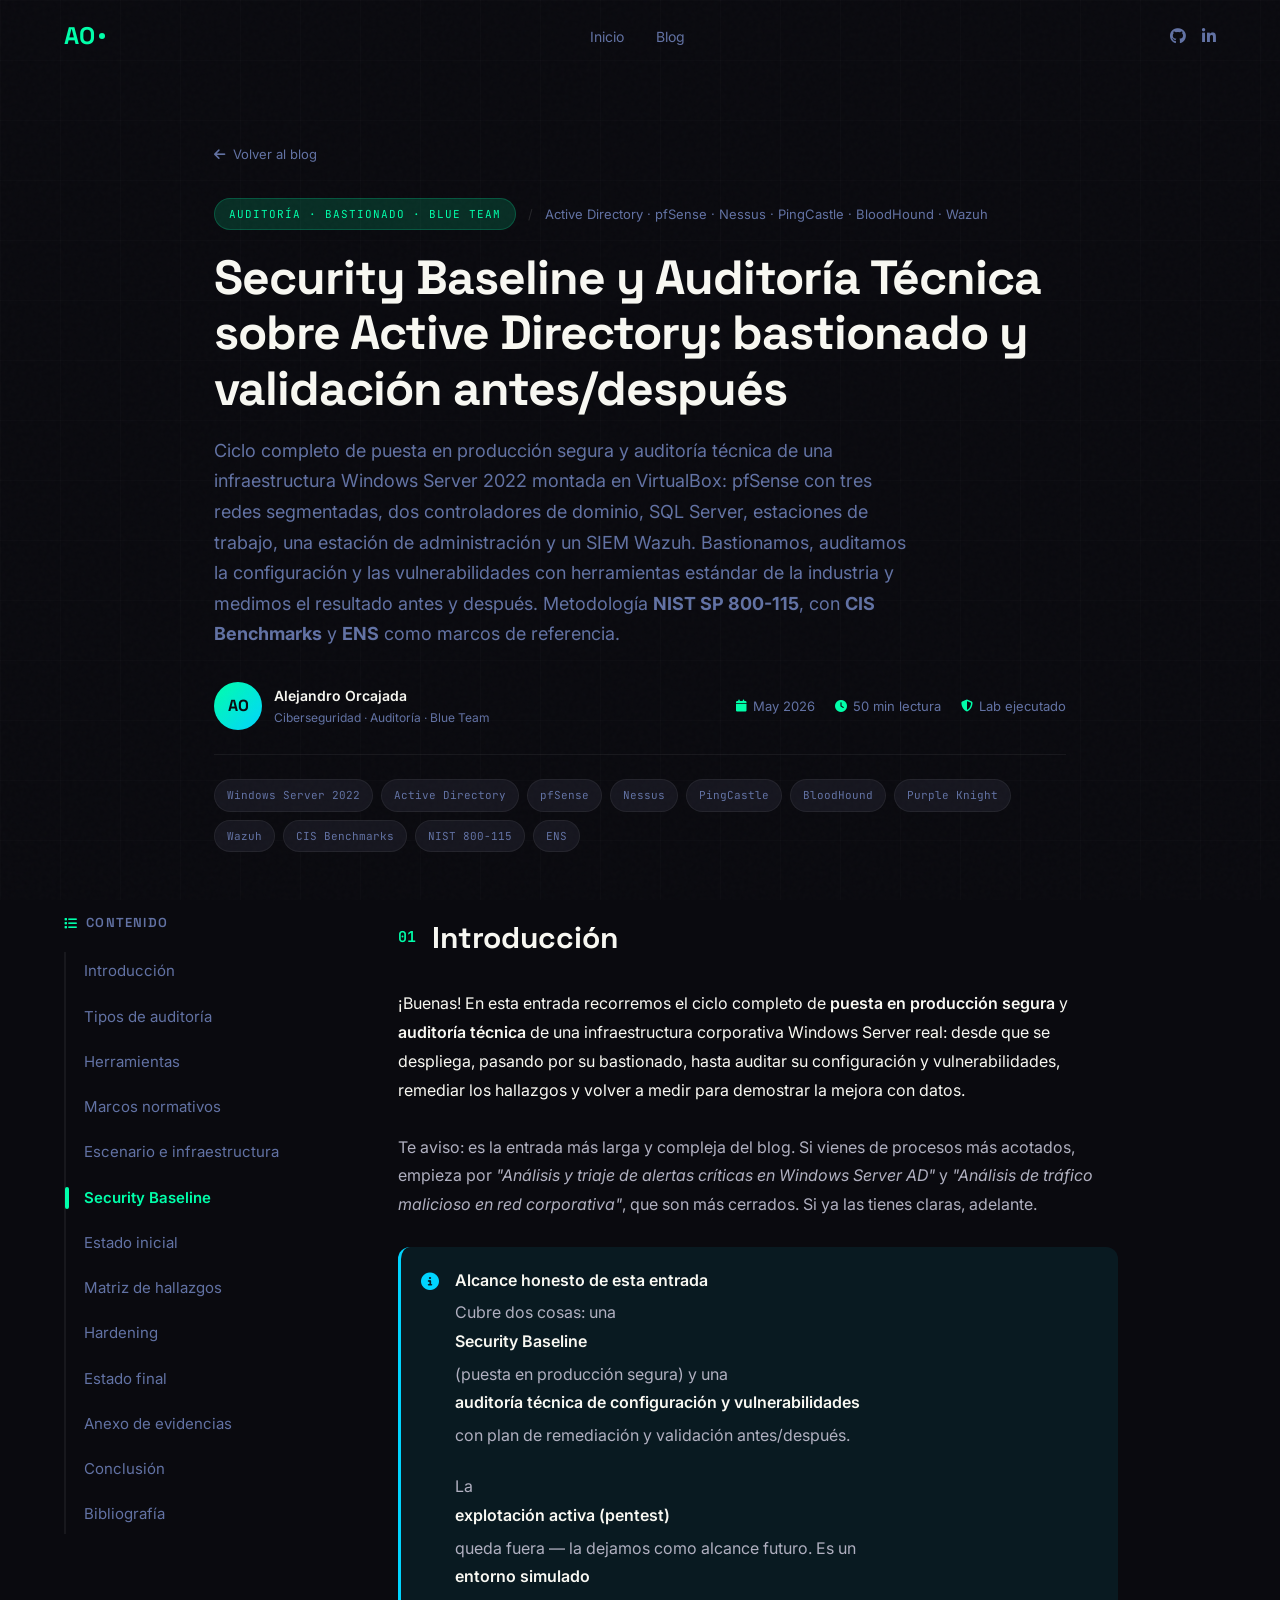
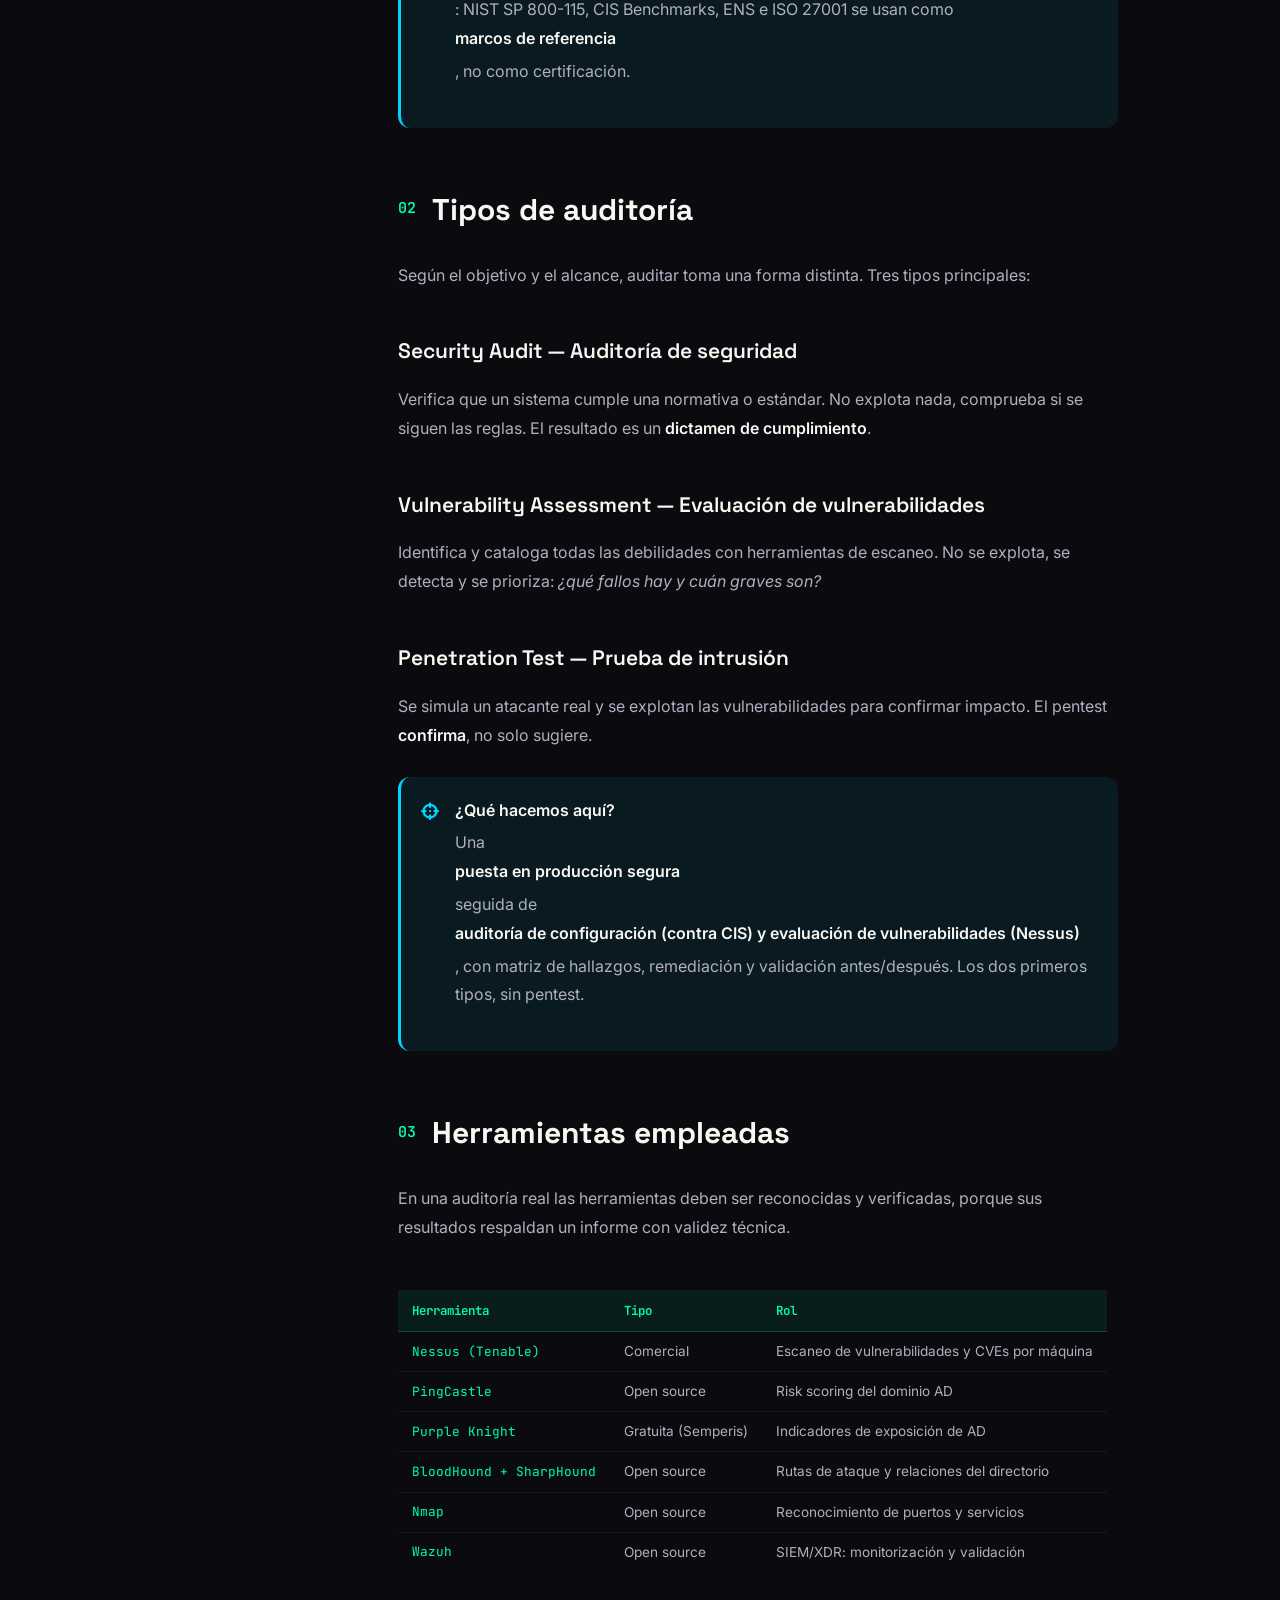
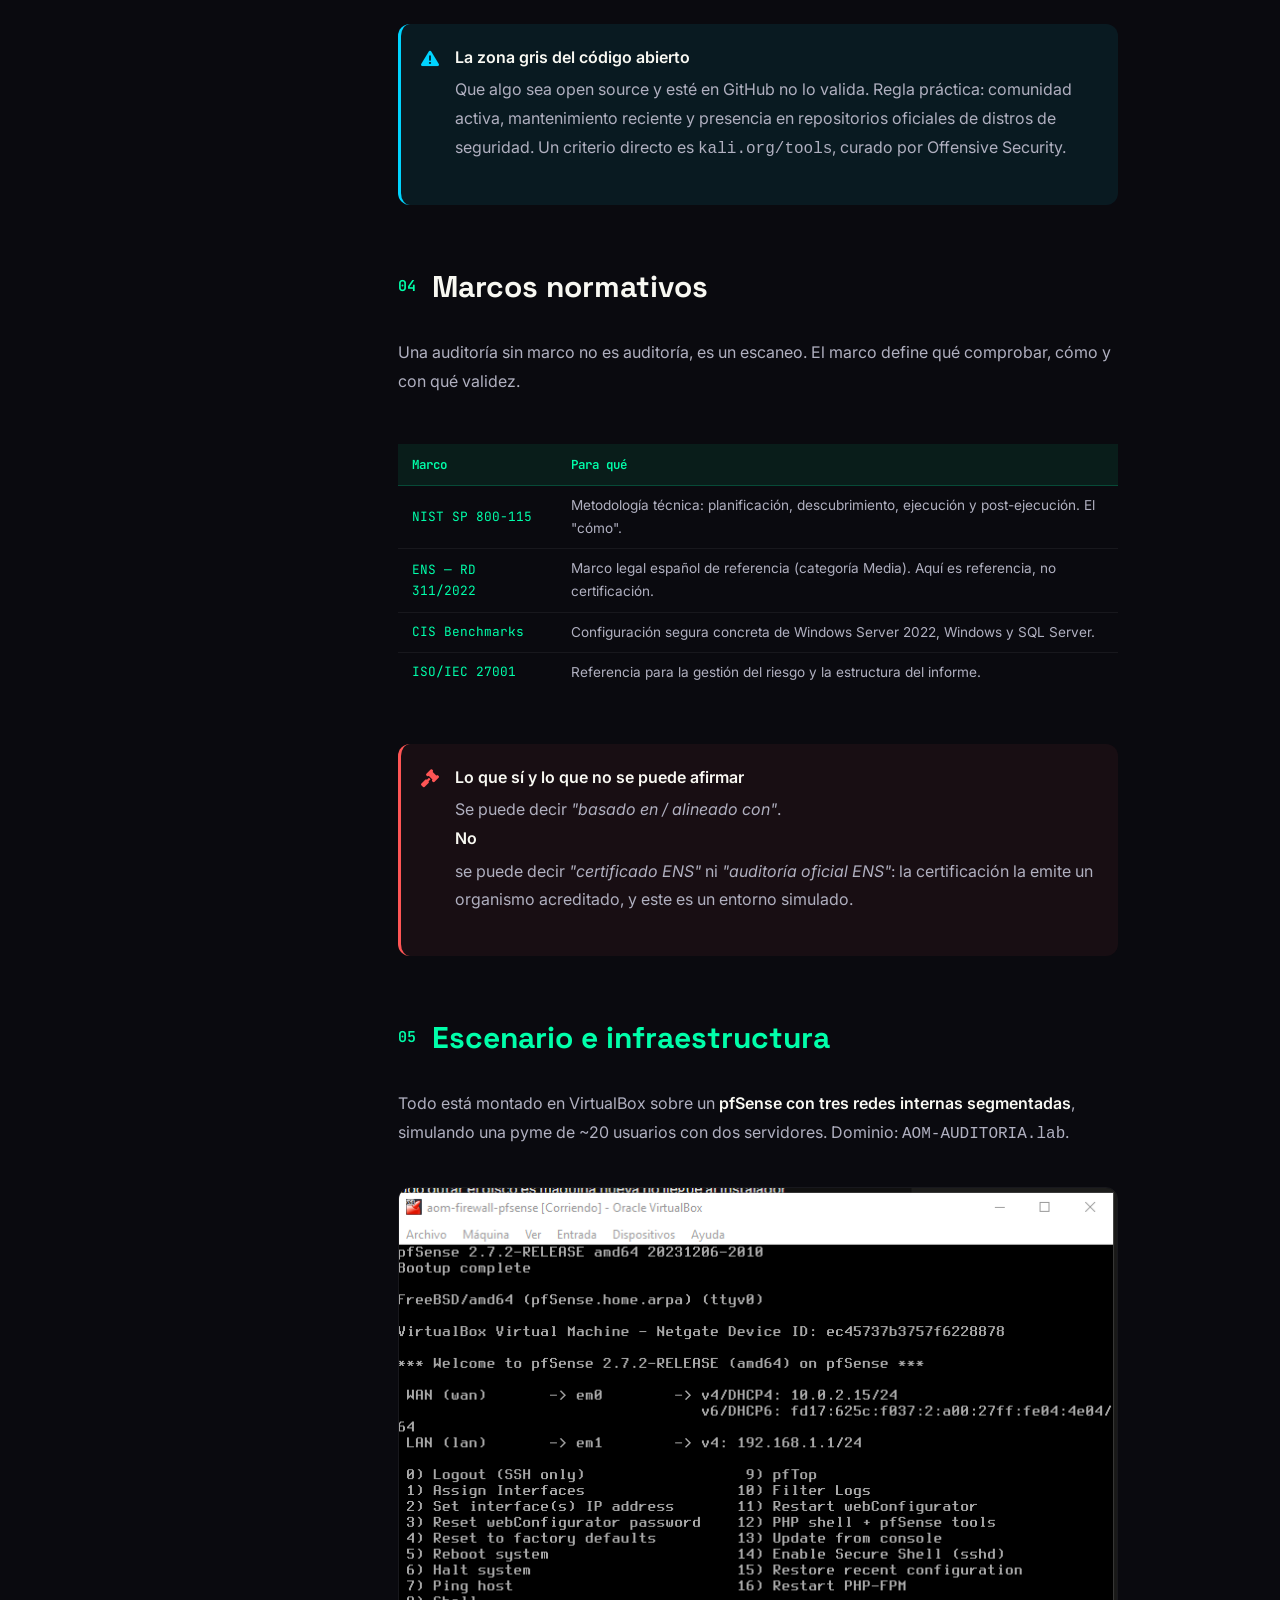
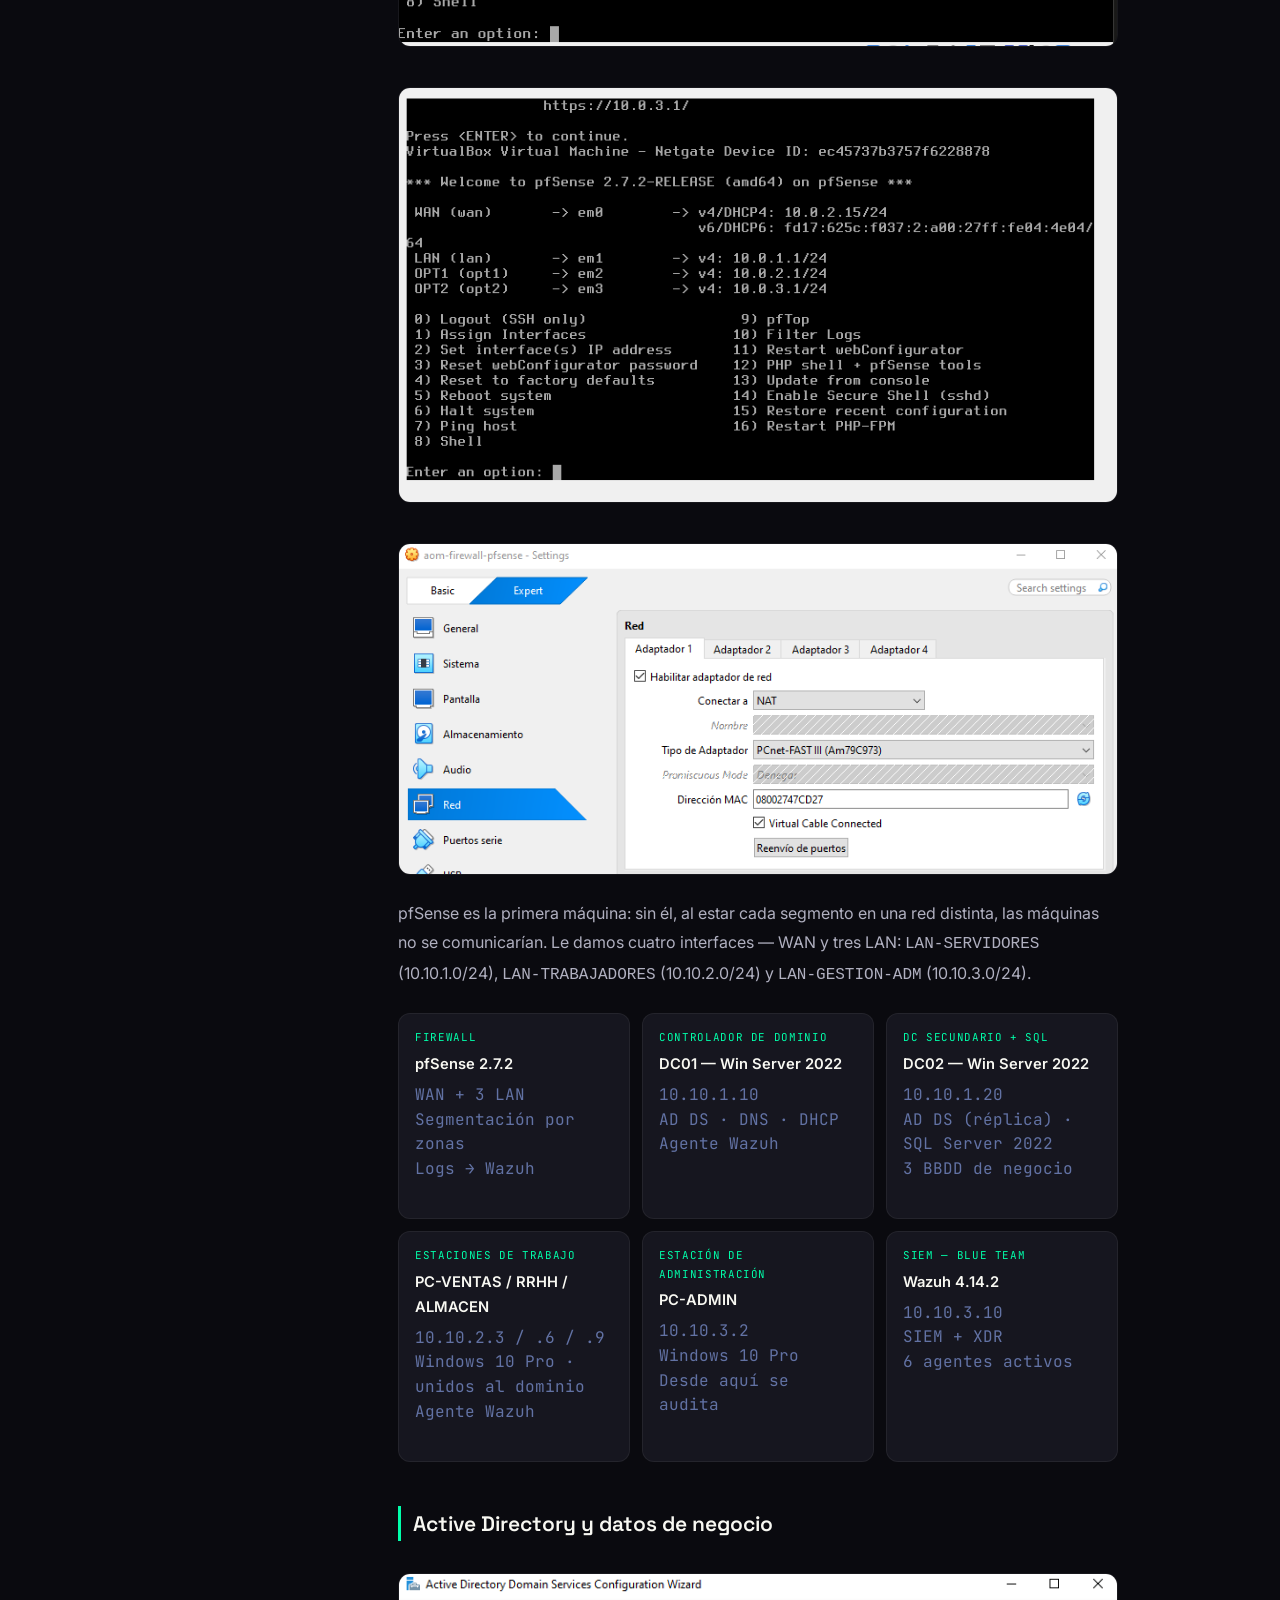
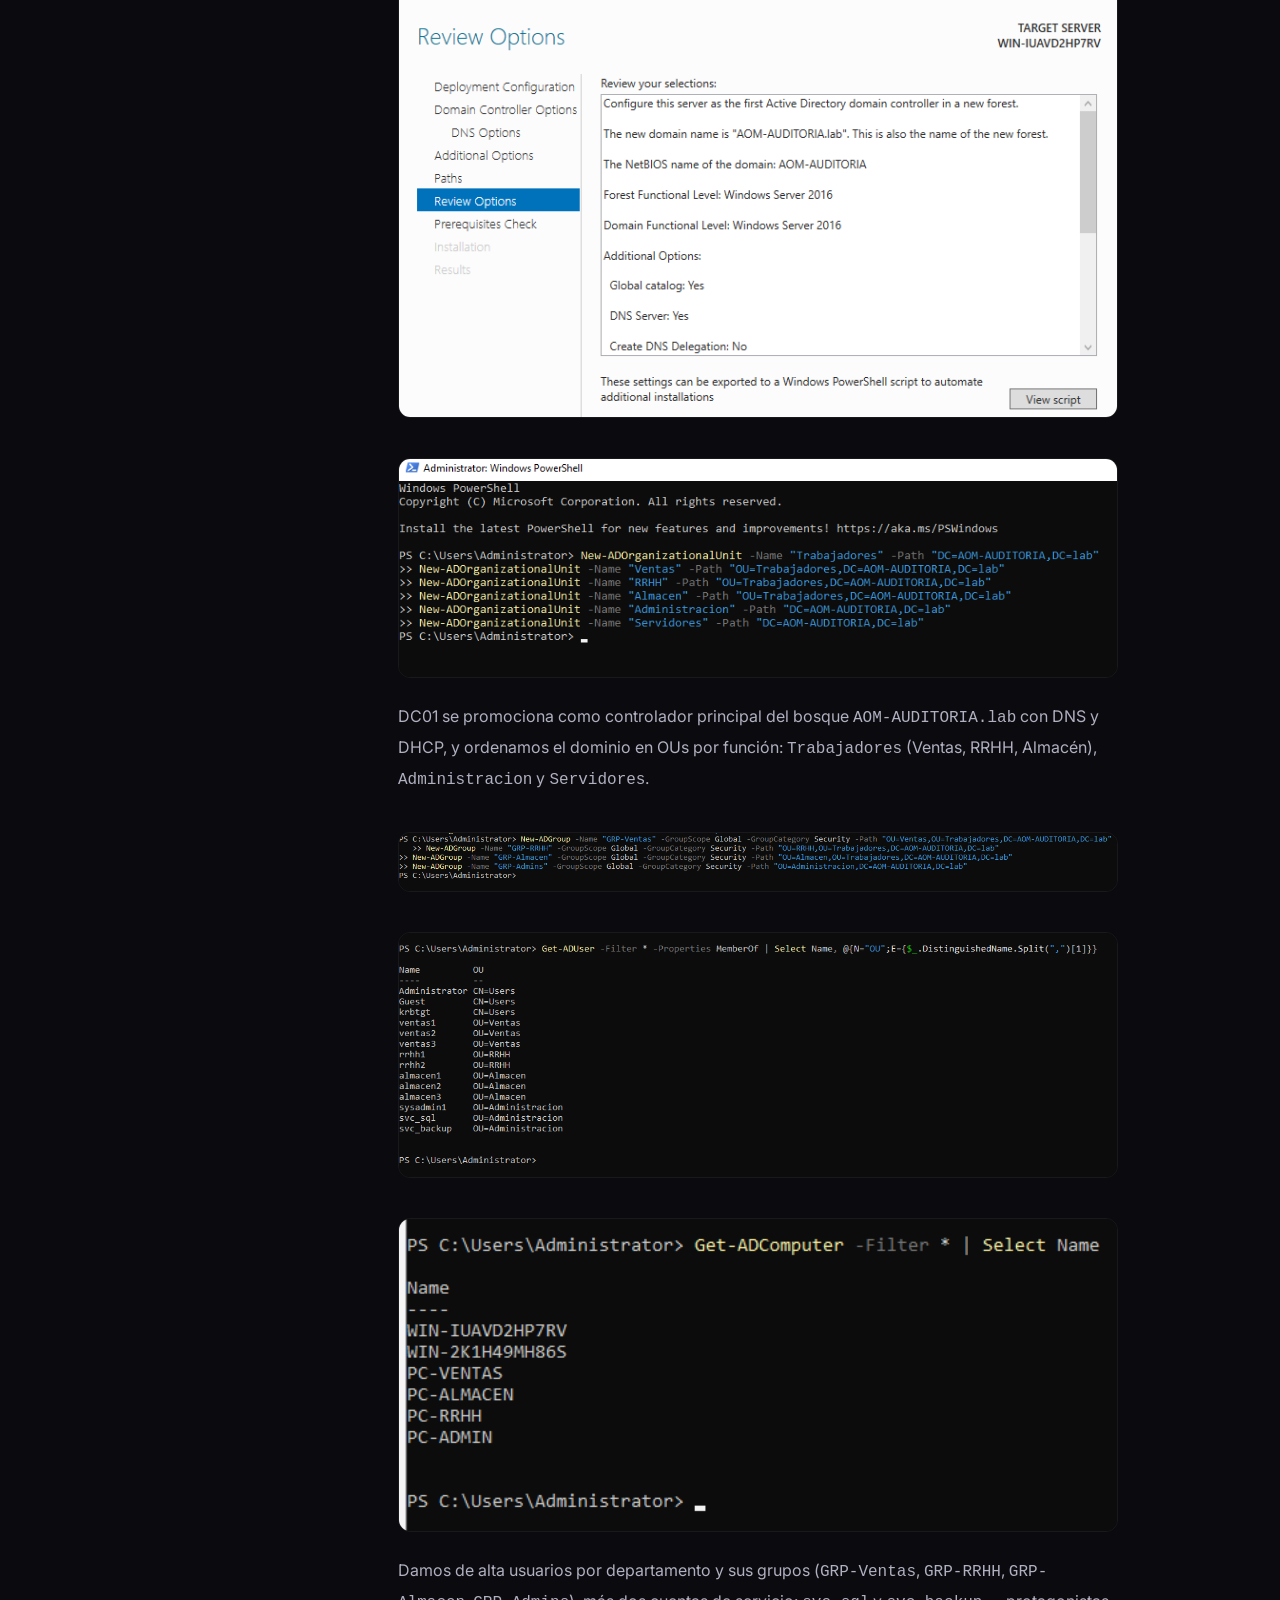
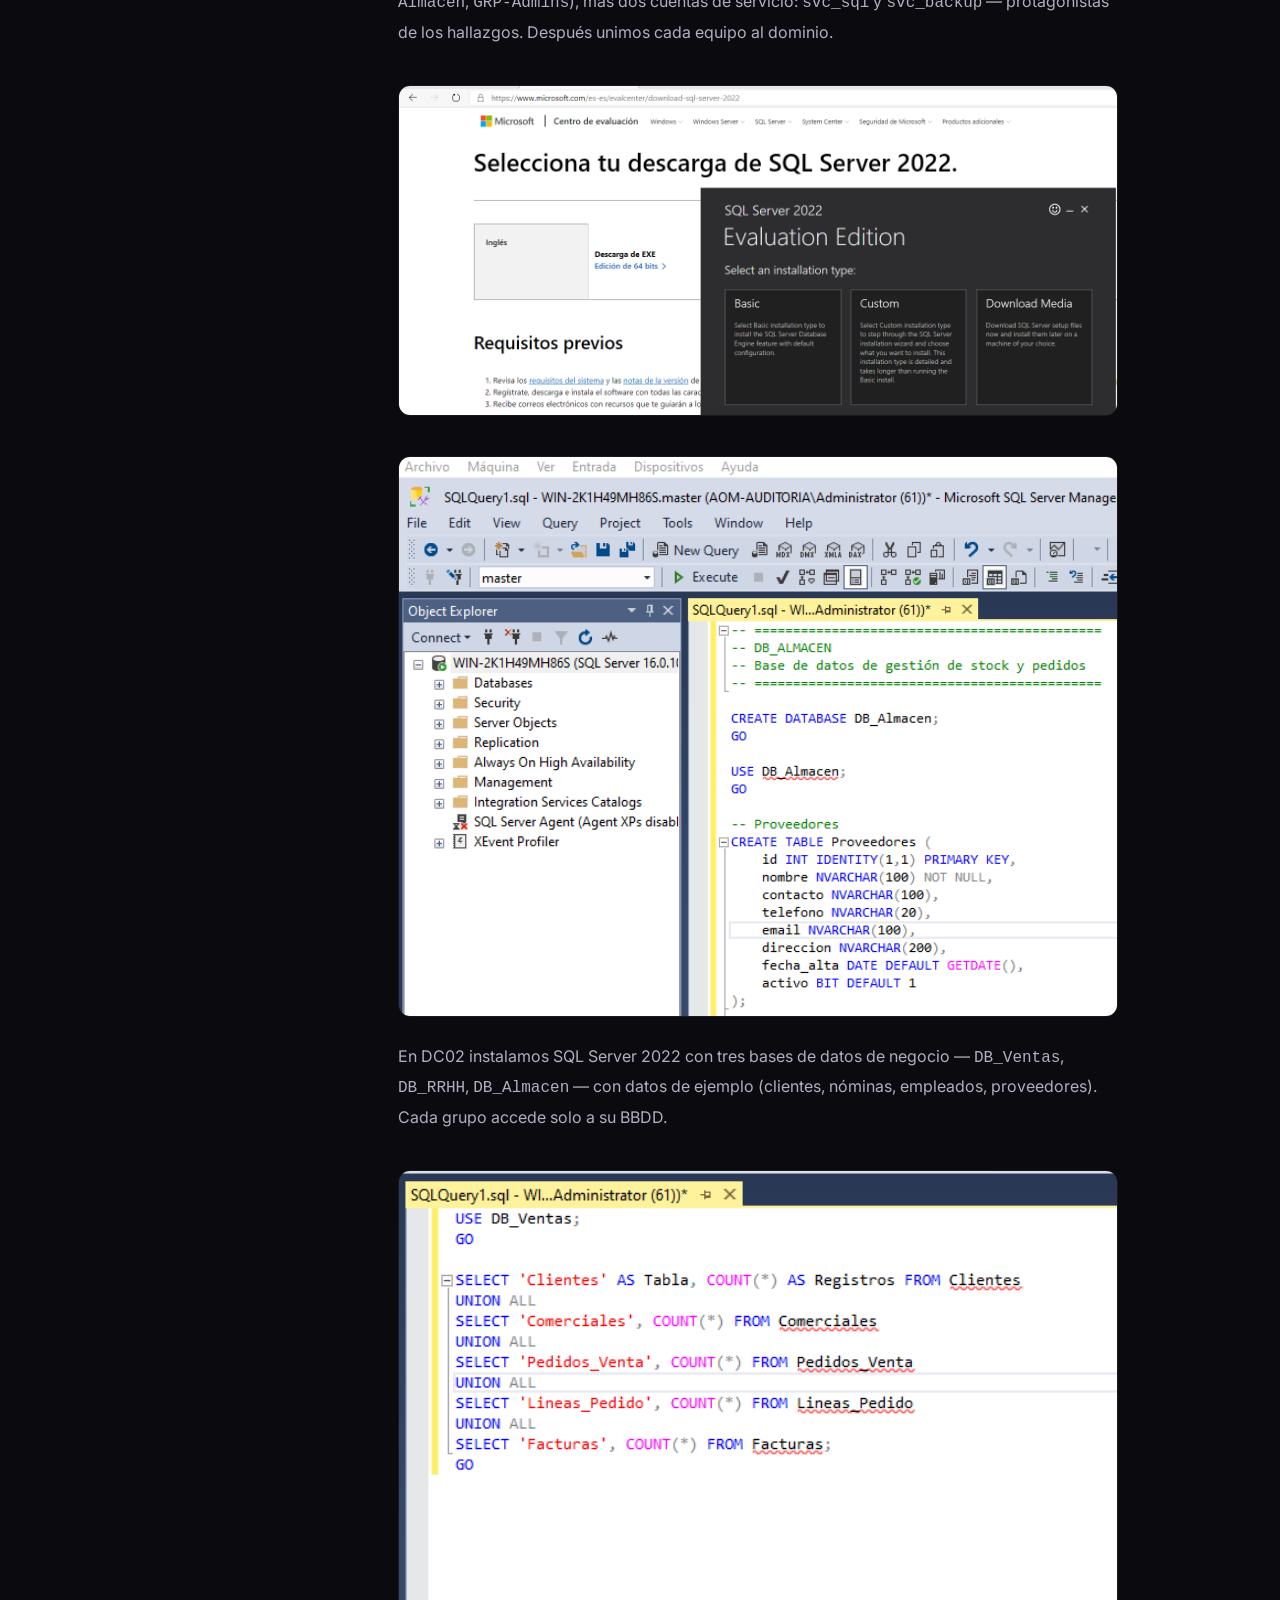
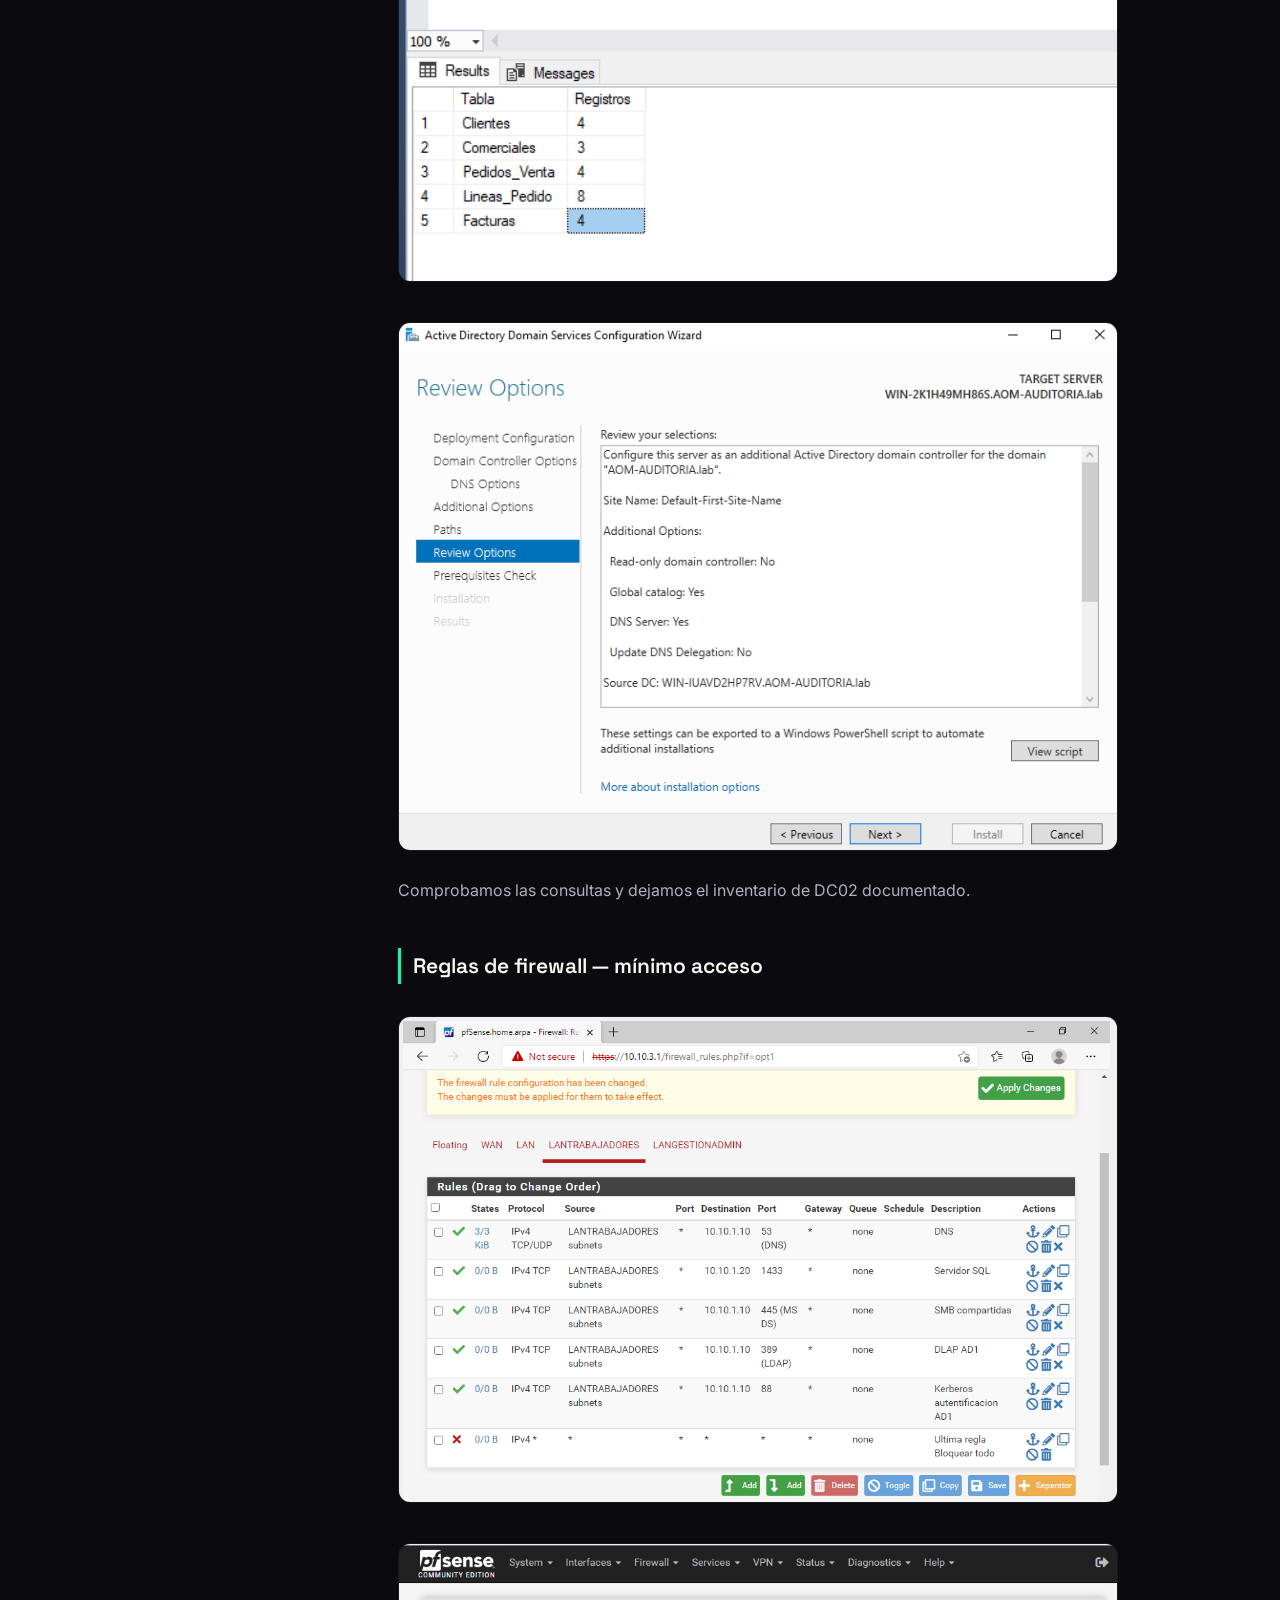
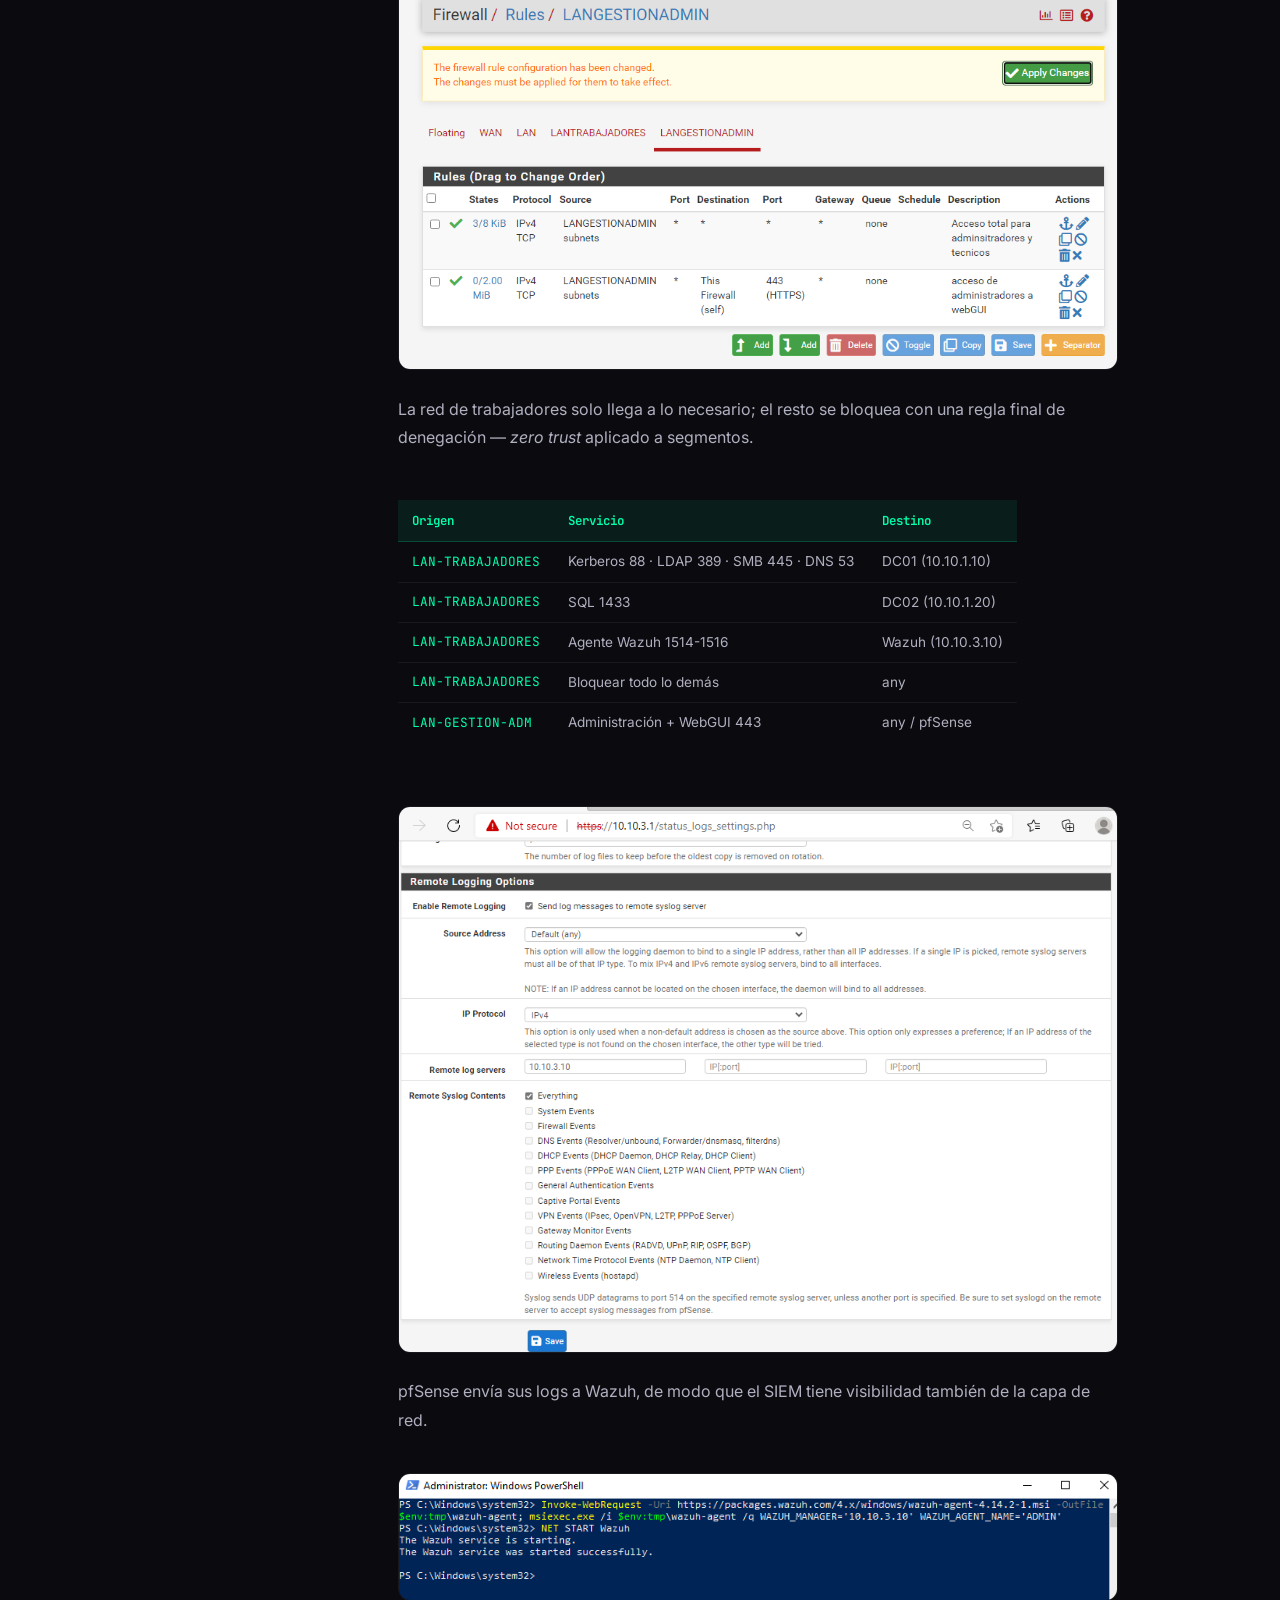
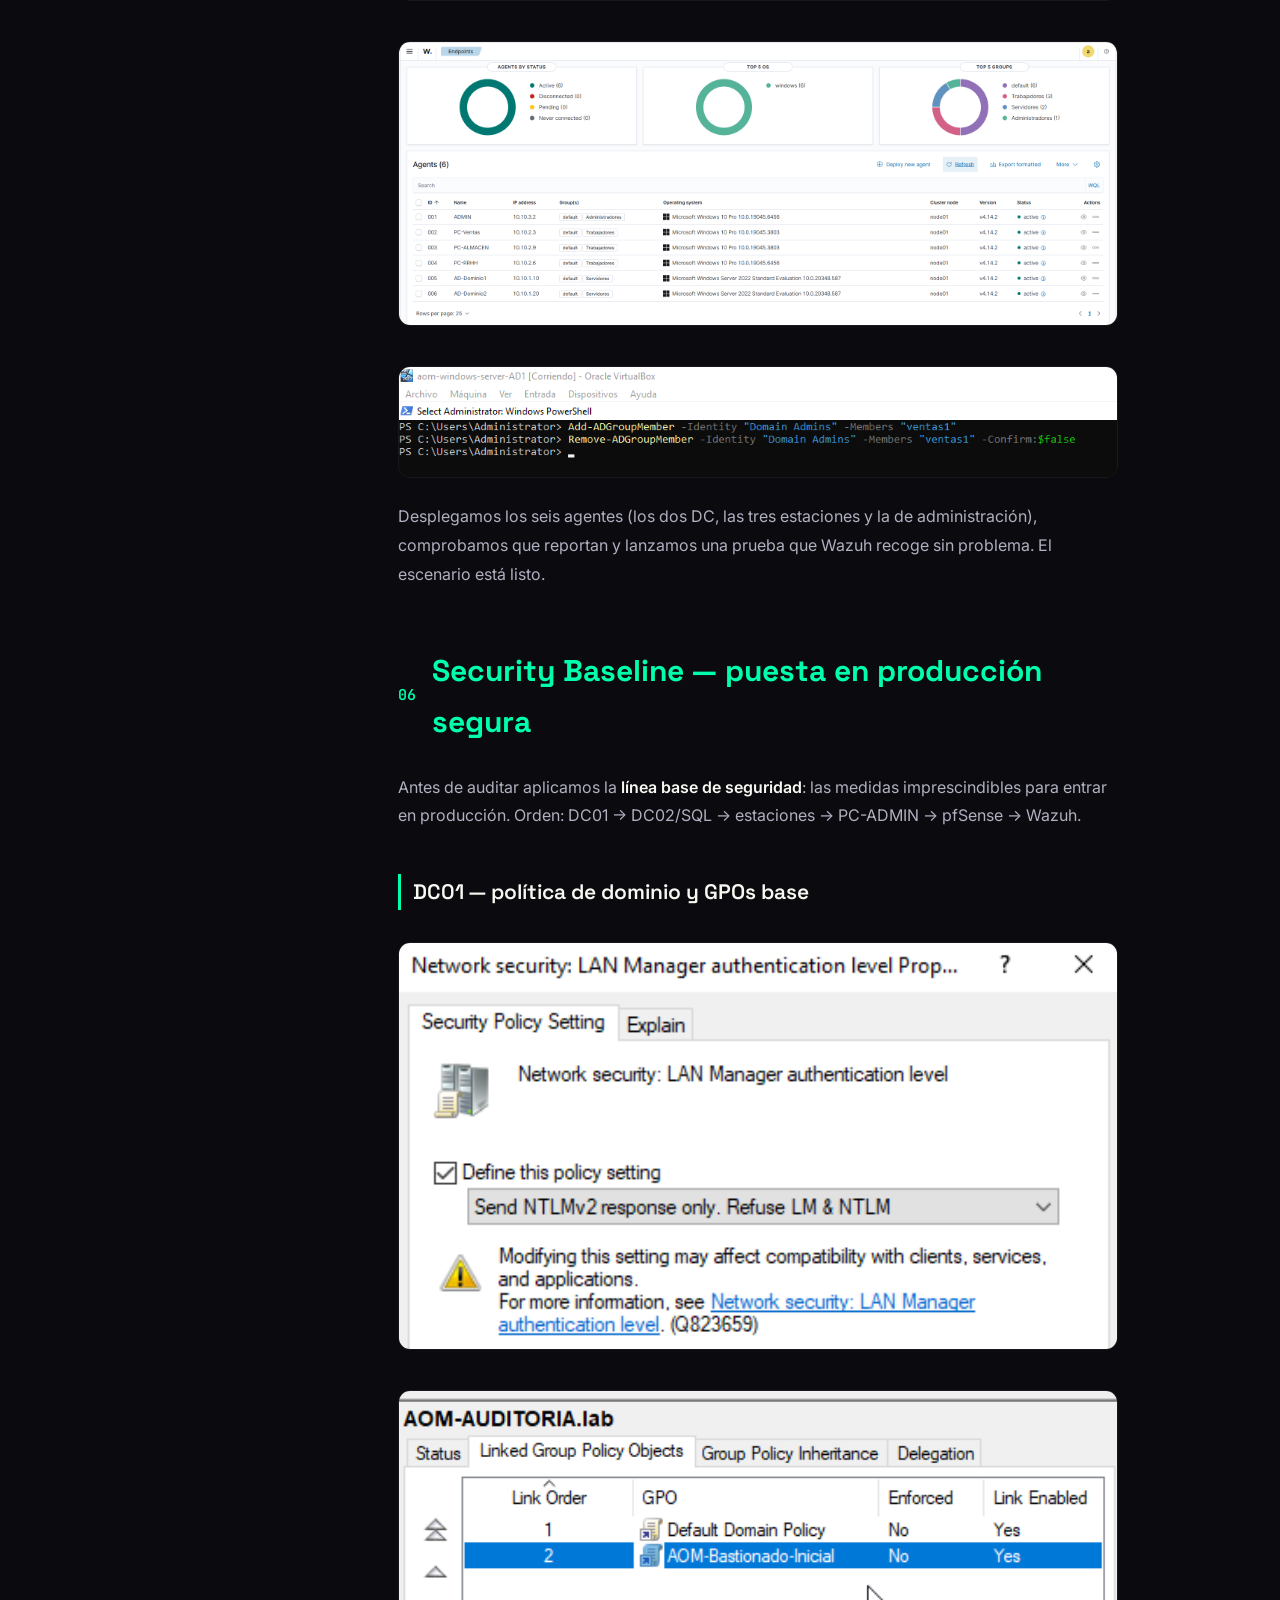
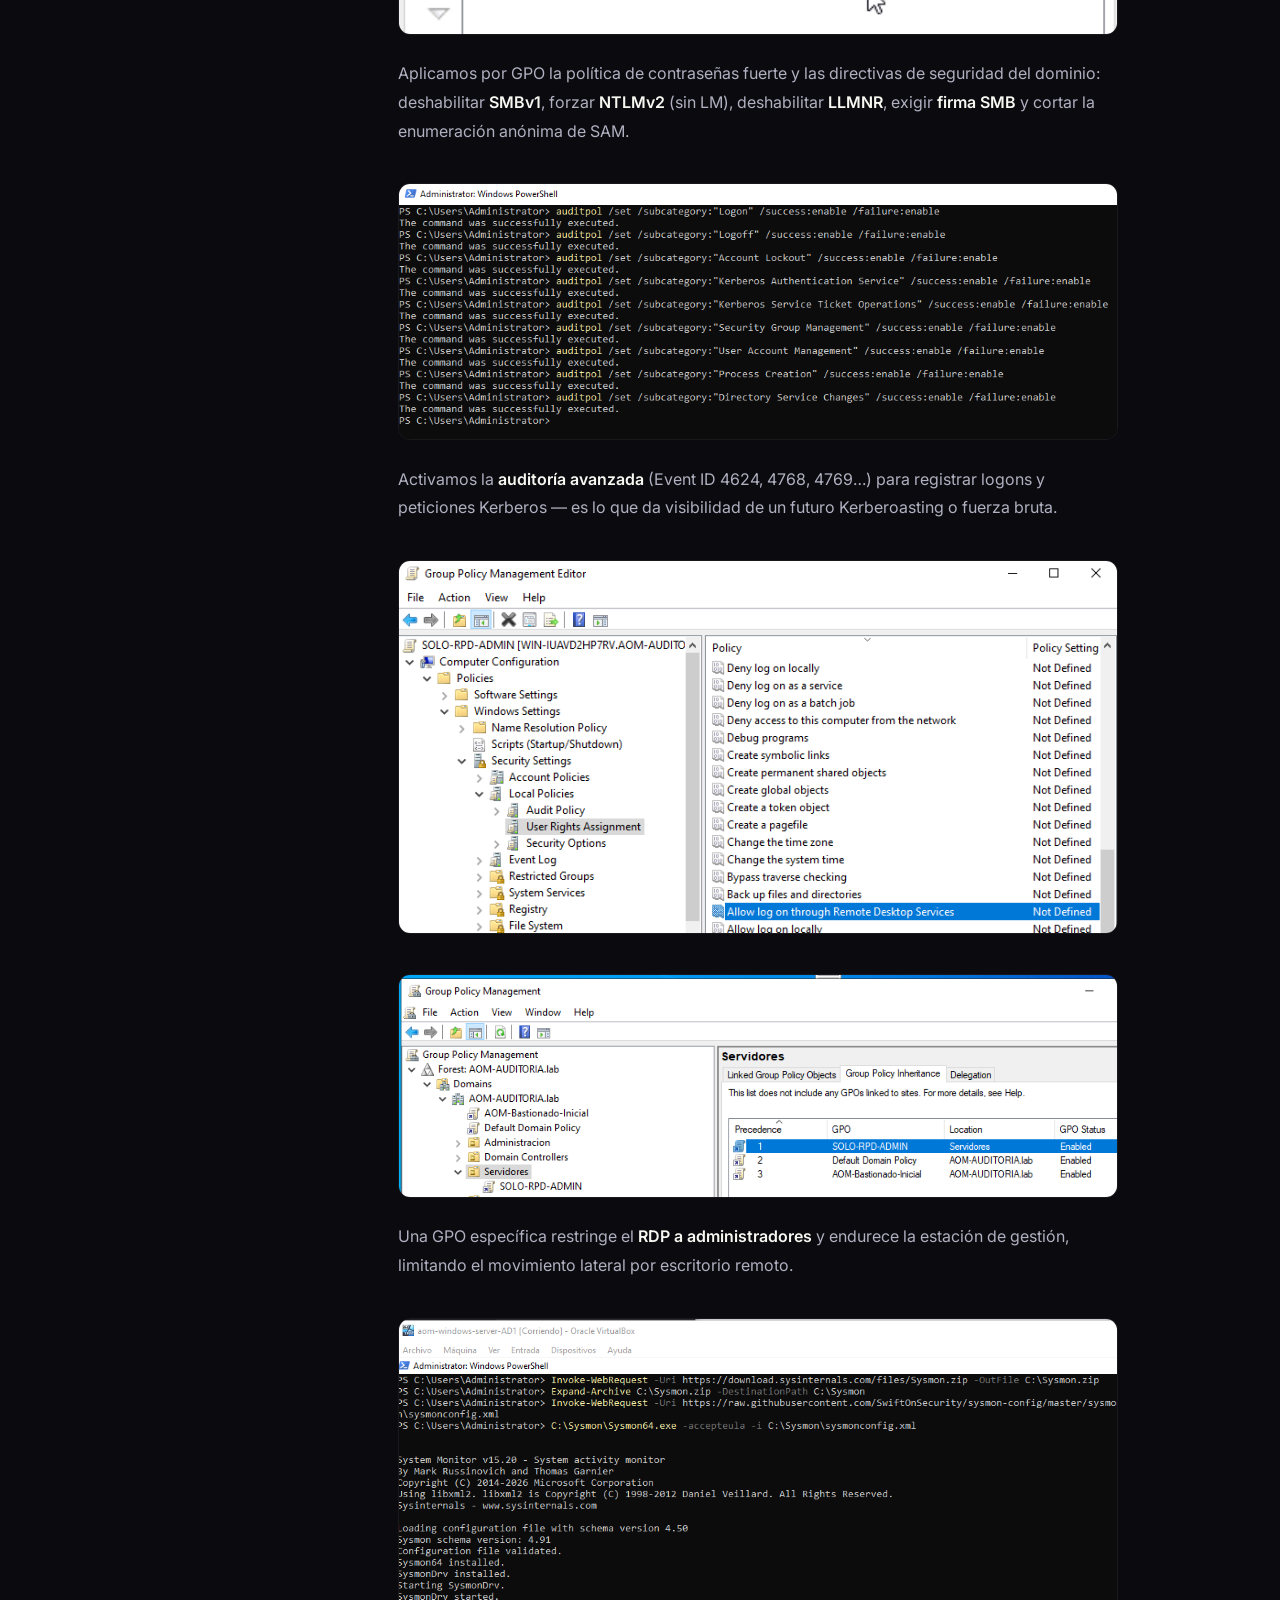
==== commit 1646e4e9: "Add files via upload" ====
--- a/labs/auditoria_security_baseline_ad/auditoria_security_baseline_ad.html
+++ b/labs/auditoria_security_baseline_ad/auditoria_security_baseline_ad.html
@@ -4,7 +4,7 @@
   <meta charset="utf-8"/>
   <meta name="viewport" content="width=device-width, initial-scale=1"/>
   <title>Security Baseline y Auditoría Técnica sobre Active Directory: bastionado y validación antes/después | Alejandro Orcajada</title>
-  <meta name="description" content="Puesta en producción segura y auditoría técnica de configuración y vulnerabilidades sobre una infraestructura Windows Server 2022 (pfSense, AD, SQL, endpoints y Wazuh). NIST SP 800-115, con CIS Benchmarks y ENS como referencia. Resultado: Nessus de 81 críticas / 194 altas a 0/0 y PingCastle de 55 a 30."/>
+  <meta name="description" content="Puesta en producción segura y auditoría técnica de configuración y vulnerabilidades sobre una infraestructura Windows Server 2022 (pfSense, AD, SQL, endpoints y Wazuh). NIST SP 800-115, con CIS Benchmarks y ENS como referencia. Resultado: Nessus de 70 críticas / 194 altas a 0/0 y PingCastle de 55 a 30."/>
   <meta name="author" content="Alejandro Orcajada"/>
   <meta name="theme-color" content="#0a0a0f"/>
   <link rel="preconnect" href="https://fonts.googleapis.com">
@@ -12,127 +12,6 @@
   <link href="https://fonts.googleapis.com/css2?family=Space+Grotesk:wght@400;500;600;700&family=JetBrains+Mono:wght@400;500&family=Inter:wght@400;500;600&display=swap" rel="stylesheet">
   <link rel="stylesheet" href="https://cdnjs.cloudflare.com/ajax/libs/font-awesome/6.5.0/css/all.min.css"/>
   <link rel="stylesheet" href="articulo.css"/>
-  <style>
-    pre::-webkit-scrollbar { height: 6px; }
-    pre::-webkit-scrollbar-track { background: rgba(255,255,255,0.03); border-radius: 3px; }
-    pre::-webkit-scrollbar-thumb { background: rgba(0,255,170,0.25); border-radius: 3px; }
-    pre::-webkit-scrollbar-thumb:hover { background: rgba(0,255,170,0.45); }
-    .img-lab { width:100%; border-radius:var(--radius-md,10px); margin:1rem 0; border:1px solid var(--border,rgba(255,255,255,.08)); cursor:zoom-in; transition:opacity .2s,transform .2s; }
-    .img-lab:hover { opacity:.9; transform:scale(1.003); }
-    .img-caption { font-family:var(--font-mono,'JetBrains Mono',monospace); font-size:.7rem; color:var(--text-muted); text-align:center; margin:-6px 0 1rem; }
-    .callout-danger { background:rgba(255,85,85,.06); border-color:#ff5555; }
-    .callout-danger .callout-icon { color:#ff5555; }
-    .dual-panel { display:grid; grid-template-columns:1fr 1fr; gap:14px; margin:1.5rem 0; }
-    @media(max-width:700px){ .dual-panel{grid-template-columns:1fr;} }
-    .panel-attack { background:rgba(255,85,85,.04); border:1px solid rgba(255,85,85,.18); border-radius:var(--radius-md,10px); padding:16px 18px; }
-    .panel-defense { background:rgba(0,255,170,.03); border:1px solid rgba(0,255,170,.16); border-radius:var(--radius-md,10px); padding:16px 18px; }
-    .panel-attack h4 { font-family:var(--font-mono); font-size:.78rem; color:#ff5555; font-weight:700; margin-bottom:10px; }
-    .panel-defense h4 { font-family:var(--font-mono); font-size:.78rem; color:var(--accent,#00ffaa); font-weight:700; margin-bottom:10px; }
-    .panel-attack p, .panel-defense p { font-size:.87rem; color:var(--text-secondary); line-height:1.65; margin:0; }
-    .ioc-table { width:100%; border-collapse:collapse; margin:1rem 0; font-size:.83rem; }
-    .ioc-table th { background:rgba(255,85,85,.07); color:#ff5555; font-weight:600; padding:8px 14px; text-align:left; border-bottom:1px solid rgba(255,85,85,.2); font-family:var(--font-mono); font-size:.75rem; }
-    .ioc-table td { padding:7px 14px; border-bottom:1px solid var(--border); color:var(--text-secondary); font-size:.83rem; }
-    .ioc-table td:first-child { font-family:var(--font-mono); color:#ff5555; font-size:.78rem; }
-    .ioc-table td:nth-child(2) { font-family:var(--font-mono); color:#f1fa8c; font-size:.78rem; }
-    .ioc-table tr:last-child td { border-bottom:none; }
-    .sev-crit { color:#ff5555; font-weight:700; font-family:var(--font-mono); font-size:.78rem; }
-    .sev-high { color:#ff9f1a; font-weight:700; font-family:var(--font-mono); font-size:.78rem; }
-    .mitre-tag { font-family:var(--font-mono); font-size:.7rem; padding:2px 8px; border-radius:4px; background:rgba(255,85,85,.1); color:#ff5555; border:1px solid rgba(255,85,85,.2); margin-left:8px; }
-    .so-query { background:rgba(0,212,255,.04); border:1px solid rgba(0,212,255,.14); border-radius:var(--radius-md,10px); padding:14px 18px; margin:1rem 0; font-family:var(--font-mono); font-size:.82rem; color:#00d4ff; }
-    .so-query-label { font-size:.7rem; color:var(--text-muted); margin-bottom:6px; text-transform:uppercase; letter-spacing:.05em; }
-    .corr-box { background:rgba(189,147,249,.04); border:1px solid rgba(189,147,249,.18); border-radius:var(--radius-md,10px); padding:16px 20px; margin:1rem 0; }
-    .corr-box h4 { font-family:var(--font-mono); font-size:.8rem; color:#bd93f9; font-weight:700; margin-bottom:8px; text-transform:uppercase; letter-spacing:.05em; }
-    .corr-box p { font-size:.87rem; color:var(--text-secondary); line-height:1.65; margin:0; }
-    .stat-row { display:grid; grid-template-columns:repeat(auto-fit,minmax(130px,1fr)); gap:12px; margin:1.5rem 0; }
-    .stat-card { background:var(--bg-card,#111118); border:1px solid var(--border); border-radius:var(--radius-md,10px); padding:16px; text-align:center; }
-    .stat-val { font-family:var(--font-display); font-size:1.8rem; font-weight:700; display:block; margin-bottom:4px; }
-    .stat-val.red { color:#ff5555; }
-    .stat-val.green { color:#00ffaa; }
-    .stat-val.cyan { color:#00d4ff; }
-    .stat-label { font-size:.72rem; color:var(--text-muted); font-family:var(--font-mono); }
-    .vm-row { display:grid; grid-template-columns:repeat(auto-fit,minmax(185px,1fr)); gap:12px; margin:1.5rem 0; }
-    .vm-card { background:var(--bg-card,#111118); border:1px solid var(--border); border-radius:var(--radius-md,10px); padding:14px 16px; }
-    .vm-label { font-family:var(--font-mono); font-size:.68rem; color:#00ffaa; display:block; margin-bottom:5px; text-transform:uppercase; letter-spacing:.06em; }
-    .vm-card h4 { font-size:.92rem; font-weight:600; color:var(--text-primary); margin-bottom:6px; }
-    .vm-card p { font-size:.77rem; color:var(--text-muted); line-height:1.55; font-family:var(--font-mono); margin:0; }
-    /* Lightbox */
-    #lb-overlay { position:fixed; inset:0; z-index:9999; display:flex; align-items:center; justify-content:center; flex-direction:column; gap:14px; background:rgba(5,5,10,.93); backdrop-filter:blur(12px); opacity:0; visibility:hidden; transition:opacity .3s,visibility .3s; }
-    #lb-overlay.lb-open { opacity:1; visibility:visible; }
-    #lb-img-wrap { max-width:min(92vw,1200px); max-height:80vh; transform:scale(.93) translateY(12px); transition:transform .35s cubic-bezier(.22,.68,0,1.2); }
-    #lb-overlay.lb-open #lb-img-wrap { transform:scale(1) translateY(0); }
-    #lb-img { display:block; max-width:100%; max-height:80vh; border-radius:8px; border:1px solid rgba(0,255,170,.18); box-shadow:0 24px 80px rgba(0,0,0,.8); object-fit:contain; }
-    #lb-caption { font-family:var(--font-mono); font-size:.76rem; color:rgba(255,255,255,.5); text-align:center; max-width:min(92vw,800px); }
-    #lb-close { position:fixed; top:20px; right:24px; width:40px; height:40px; border-radius:50%; background:rgba(255,255,255,.08); border:1px solid rgba(255,255,255,.15); color:#fff; font-size:1.1rem; cursor:pointer; display:flex; align-items:center; justify-content:center; transition:.2s; }
-    #lb-close:hover { background:rgba(255,85,85,.25); transform:scale(1.1); }
-    #lb-hint { position:fixed; bottom:18px; left:50%; transform:translateX(-50%); font-family:var(--font-mono); font-size:.65rem; color:rgba(255,255,255,.22); pointer-events:none; }
-    .lb-arrow { position:fixed; top:50%; transform:translateY(-50%); width:46px; height:46px; border-radius:50%; background:rgba(255,255,255,.07); border:1px solid rgba(255,255,255,.12); color:rgba(255,255,255,.7); font-size:1rem; cursor:pointer; display:flex; align-items:center; justify-content:center; transition:.2s; }
-    .lb-arrow:hover { background:rgba(0,255,170,.15); color:#00ffaa; }
-    #lb-prev { left:20px; } #lb-next { right:20px; }
-    .code-block-wrap { position:relative; max-height:220px; overflow:hidden; transition:max-height .4s ease; }
-    .code-block-wrap.expanded { max-height:9999px; }
-    .code-block-wrap.expanded::after { opacity:0; }
-    .code-block-wrap .code-block { border-bottom-left-radius:0; border-bottom-right-radius:0; margin-bottom:0; }
-    .code-expand-btn { display:flex; align-items:center; justify-content:center; gap:6px; width:100%; padding:7px 16px; background:rgba(0,255,170,.04); border:none; border-top:none !important; color:rgba(0,255,170,.45); cursor:pointer; font-size:.72rem; font-family:var(--font-mono); transition:.2s; border-radius:0 0 var(--radius-md,10px) var(--radius-md,10px); }
-    .code-expand-btn:hover { background:rgba(0,255,170,.08); color:#00ffaa; }
-    .code-expand-btn i { transition:transform .3s; }
-    .code-expand-btn.open i { transform:rotate(180deg); }
-    .code-lang-red { color:#ff5555 !important; }
-    .summary-table { width:100%; border-collapse:collapse; margin:1.5rem 0; font-size:.85rem; }
-    .summary-table th { background:rgba(0,255,170,.08); color:#00ffaa; font-weight:600; padding:10px 14px; text-align:left; border-bottom:1px solid rgba(0,255,170,.2); font-family:var(--font-mono); font-size:.78rem; }
-    .summary-table td { padding:8px 14px; border-bottom:1px solid var(--border); color:var(--text-secondary); font-size:.85rem; }
-    .summary-table td:first-child { font-family:var(--font-mono); color:#00ffaa; font-size:.8rem; }
-    .summary-table tr:last-child td { border-bottom:none; }
-
-    /* === Retoques finales: grupos de color + sin barra TOC === */
-    .toc-progress { display:none !important; }
-    .grp-prep   h2, .grp-prep   .section-number { color: var(--accent, #00ffaa); }
-    .grp-attack h2, .grp-attack .section-number { color: #ff5555; }
-    .grp-soc    h2, .grp-soc    .section-number { color: #00d4ff; }
-    .grp-prep   h3 { border-left:3px solid var(--accent,#00ffaa); padding-left:12px; }
-    .grp-attack h3 { border-left:3px solid #ff5555; padding-left:12px; }
-    .grp-soc    h3 { border-left:3px solid #00d4ff; padding-left:12px; }
-
-    /* === Mejoras visuales: TOC mas grande, tipografia y movil === */
-    .article-layout { grid-template-columns: 270px 1fr; gap: 64px; }
-    .toc-container { top: 96px; }
-    .toc-title { font-size: 13px; letter-spacing: 1.2px; margin-bottom: 18px; }
-    .toc-nav { gap: 7px; padding-left: 18px; border-left-width: 2px; }
-    .toc-link { font-size: 15px; padding: 9px 0; line-height: 1.35; }
-    .toc-link.active { font-weight: 600; }
-    .toc-link.active::before { height: 22px; left: -19px; }
-    .content-section h2 { font-size: 30px; margin-bottom: 26px; }
-    .content-section h3 { font-size: 21px; margin-top: 36px; }
-    .section-number { font-size: 15px; }
-    .lead { font-size: 19px; }
-    .content-section p { font-size: 16px; }
-    pre { overflow-x: auto; -webkit-overflow-scrolling: touch; }
-    .so-query { word-break: break-word; }
-
-    /* Tablet: una columna (sin TOC, ya oculto en articulo.css) */
-    @media (max-width: 1024px) {
-      .article-layout { grid-template-columns: 1fr; gap: 0; }
-    }
-    /* Movil */
-    @media (max-width: 768px) {
-      .content-section h2 { font-size: 23px; gap: 10px; margin-bottom: 18px; }
-      .content-section h3 { font-size: 18px; margin: 26px 0 12px; }
-      .lead { font-size: 17px; }
-      .content-section p { font-size: 15.5px; line-height: 1.75; }
-      .code-block code { font-size: 12px; }
-      .code-header { flex-wrap: wrap; gap: 6px; }
-      .ioc-table, .summary-table { font-size: 12px; }
-      .ioc-table th, .ioc-table td,
-      .summary-table th, .summary-table td { padding: 6px 9px; word-break: break-word; }
-      .so-query { font-size: 12.5px; padding: 12px 14px; }
-      .stat-val { font-size: 1.5rem; }
-      .vm-card, .panel-attack, .panel-defense, .corr-box { padding: 14px 16px; }
-      .img-lab { margin: 0.8rem 0; }
-    }
-    @media (max-width: 480px) {
-      .content-section h2 { font-size: 21px; }
-      .stat-row { grid-template-columns: repeat(auto-fit, minmax(118px,1fr)); }
-    }
-  </style>
 </head>
 <body>
 
@@ -266,7 +145,9 @@
       <h2><span class="section-number">01</span> Introducción</h2>
       <p class="lead">¡Buenas! En esta entrada recorremos el ciclo completo de <strong>puesta en producción segura</strong> y <strong>auditoría técnica</strong> de una infraestructura corporativa Windows Server real: desde que se despliega, pasando por su bastionado, hasta auditar su configuración y vulnerabilidades, remediar los hallazgos y volver a medir para demostrar la mejora con datos.</p>
       <p>Te aviso: es la entrada más larga y compleja del blog. Si vienes de procesos más acotados, empieza por <em>"Análisis y triaje de alertas críticas en Windows Server AD"</em> y <em>"Análisis de tráfico malicioso en red corporativa"</em>, que son más cerrados. Si ya las tienes claras, adelante.</p>
-      <div class="callout callout-info"><div class="callout-icon"><i class="fas fa-info-circle"></i></div><div class="callout-content"><strong>Alcance honesto de esta entrada</strong><p>Cubre dos cosas: una <strong>Security Baseline</strong> (puesta en producción segura) y una <strong>auditoría técnica de configuración y vulnerabilidades</strong> con plan de remediación y validación antes/después. La <strong>explotación activa (pentest)</strong> queda fuera — la dejamos como alcance futuro. Es un <strong>entorno simulado</strong>: NIST SP 800-115, CIS Benchmarks, ENS e ISO 27001 se usan como <strong>marcos de referencia</strong>, no como certificación.</p></div></div>
+      <div class="callout callout-info"><div class="callout-icon"><i class="fas fa-info-circle"></i></div><div class="callout-content"><strong>Alcance honesto de esta entrada</strong><p>Cubre dos cosas: una <strong>Security Baseline</strong> (puesta en producción segura) y una <strong>auditoría técnica de configuración y vulnerabilidades</strong> con plan de remediación y validación antes/después.</p>
+
+<p>La <strong>explotación activa (pentest)</strong> queda fuera — la dejamos como alcance futuro. Es un <strong>entorno simulado</strong>: NIST SP 800-115, CIS Benchmarks, ENS e ISO 27001 se usan como <strong>marcos de referencia</strong>, no como certificación.</p></div></div>
     </section>
 
 <!-- TIPOS -->
@@ -420,13 +301,13 @@
       <img src="img/inicial-nessus-panel.png" alt="Panel de Nessus con el escaneo de vulnerabilidades" loading="lazy" decoding="async" class="img-lab">
       <img src="img/inicial-nessus-escaneo.png" alt="Escaneo de Nessus en ejecución" loading="lazy" decoding="async" class="img-lab">
 
-      <p><strong>Nessus</strong> escanea cada máquina en busca de CVEs y parches faltantes. El estado inicial es duro: <strong>81 vulnerabilidades críticas y 194 altas</strong> en el conjunto, en su mayoría parches de sistema y servicio sin aplicar.</p>
+      <p><strong>Nessus</strong> escanea cada máquina en busca de CVEs y parches faltantes. El estado inicial es duro: <strong>70 vulnerabilidades críticas y 194 altas</strong> en el conjunto, en su mayoría parches de sistema y servicio sin aplicar.</p>
       <div class="ev-download">
         <div class="ev-meta"><strong><i class="fas fa-shield-halved"></i>PingCastle — informe completo (estado inicial)</strong><span>HTML · risk score y 170 indicadores de identidad</span></div>
         <div class="ev-btns"><a class="ev-btn" href="evidencias/pingcastle_inicial.html" target="_blank" rel="noopener"><i class="fas fa-up-right-from-square"></i> Abrir informe</a></div>
       </div>
       <div class="ev-download">
-        <div class="ev-meta"><strong><i class="fas fa-file-code"></i>Nessus — export del escaneo inicial</strong><span>JSON · 81 críticas · 194 altas</span></div>
+        <div class="ev-meta"><strong><i class="fas fa-file-code"></i>Nessus — export del escaneo inicial</strong><span>JSON · 70 críticas · 194 altas</span></div>
         <div class="ev-btns"><a class="ev-btn alt" href="evidencias/nessus_inicial.json" download><i class="fas fa-download"></i> Descargar JSON</a></div>
       </div>
       <img src="img/inicial-pk-asistente.png" alt="Asistente de instalación de Purple Knight" loading="lazy" decoding="async" class="img-lab">
@@ -456,7 +337,7 @@
       </div>
       <div class="stat-row">
         <div class="stat-card"><span class="stat-val red">55</span><span class="stat-label">PingCastle (riesgo)</span></div>
-        <div class="stat-card"><span class="stat-val red">81</span><span class="stat-label">Nessus · críticas</span></div>
+        <div class="stat-card"><span class="stat-val red">70</span><span class="stat-label">Nessus · críticas</span></div>
         <div class="stat-card"><span class="stat-val red">194</span><span class="stat-label">Nessus · altas</span></div>
       </div>
     </section>
@@ -467,7 +348,7 @@
       <p>Lo que diferencia a un auditor de quien solo pasa herramientas es <strong>correlacionar</strong> los datos en hallazgos con impacto de negocio. Clasificamos por las dimensiones del ENS — Disponibilidad, Integridad, Confidencialidad, Autenticidad y Trazabilidad (<strong>DICAT</strong>).</p>
       <div class="corr-box"><h4><i class="fas fa-project-diagram" style="margin-right:6px"></i>Ejemplo de correlación — impacto real, no dato suelto</h4><p><code>svc_sql</code> tiene contraseña que no caduca <strong>+</strong> es <code>db_owner</code> en las tres BBDD <strong>+</strong> esas BBDD contienen DNIs, nóminas y datos de clientes. Quien comprometa esa cuenta tiene acceso total a datos personales y económicos. <strong>Impacto: crítico. RGPD aplicable.</strong></p></div>
       <div class="summary-table" style="overflow-x:auto"><table class="summary-table"><thead><tr><th>ID</th><th>Hallazgo</th><th>DICAT</th><th>Riesgo</th><th>Estado</th></tr></thead><tbody>
-        <tr><td>H-01</td><td>Parches críticos ausentes (81 críticas Nessus)</td><td>D·I·C</td><td><span class="sev-crit">CRÍTICO</span></td><td>Cerrado</td></tr>
+        <tr><td>H-01</td><td>Parches críticos ausentes (70 críticas Nessus)</td><td>D·I·C</td><td><span class="sev-crit">CRÍTICO</span></td><td>Cerrado</td></tr>
         <tr><td>H-02</td><td>svc_sql/svc_backup con PasswordNeverExpires y db_owner en 3 BBDD</td><td>C·A</td><td><span class="sev-crit">CRÍTICO</span></td><td>Mitigado</td></tr>
         <tr><td>H-03</td><td>Cuentas de servicio con SPN (Kerberoasting susceptible)</td><td>C·A</td><td><span class="sev-high">ALTO</span></td><td>Mitigado + detección</td></tr>
         <tr><td>H-04</td><td>SMBv1 / NTLMv1 / LLMNR (estado base)</td><td>C·A·I</td><td><span class="sev-high">ALTO</span></td><td>Cerrado</td></tr>
@@ -486,7 +367,7 @@
       <img src="img/hardening-pol-pass.png" alt="Política de contraseñas reforzada y comprobación" loading="lazy" decoding="async" class="img-lab">
       <img src="img/hardening-pol-2.png" alt="Segunda política de contraseñas aplicada" loading="lazy" decoding="async" class="img-lab">
 
-      <p>Empezamos por la higiene de identidad: política de contraseñas reforzada y su comprobación. La causa de las 81 críticas de Nessus son, en su mayoría, parches ausentes, así que la actualización completa es prioritaria.</p>
+      <p>Empezamos por la higiene de identidad: política de contraseñas reforzada y su comprobación. La causa de las 70 críticas de Nessus son, en su mayoría, parches ausentes, así que la actualización completa es prioritaria.</p>
       <img src="img/hardening-updates-dc1.png" alt="Actualización de DC01" loading="lazy" decoding="async" class="img-lab">
       <img src="img/hardening-updates-pcs.png" alt="Actualización de los endpoints" loading="lazy" decoding="async" class="img-lab">
 
@@ -509,15 +390,15 @@
       <p>El éxito de una auditoría no es el bastionado: es <strong>demostrar la mejora con datos</strong>. Volvemos a pasar las mismas herramientas y comparamos.</p>
       <div class="stat-row">
         <div class="stat-card"><span class="stat-val green">55 &#8594; 30</span><span class="stat-label">PingCastle (riesgo)</span></div>
-        <div class="stat-card"><span class="stat-val green">81 &#8594; 0</span><span class="stat-label">Nessus · críticas</span></div>
+        <div class="stat-card"><span class="stat-val green">70 &#8594; 0</span><span class="stat-label">Nessus · críticas</span></div>
         <div class="stat-card"><span class="stat-val green">194 &#8594; 0</span><span class="stat-label">Nessus · altas</span></div>
         <div class="stat-card"><span class="stat-val green">98–100%</span><span class="stat-label">Purple Knight</span></div>
       </div>
       <img src="img/final-nessus.png" alt="Escaneo final de Nessus sin críticas ni altas" loading="lazy" decoding="async" class="img-lab">
 
-      <p>El Nessus final lo dice todo: las barras pasan a ser prácticamente informativas. De <strong>81 críticas y 194 altas a 0 y 0</strong>, quedando solo 3 medias y 4 bajas residuales. La causa raíz se eliminó, no se ocultó.</p>
+      <p>El Nessus final lo dice todo: las barras pasan a ser prácticamente informativas. De <strong>70 críticas y 194 altas a 0 y 0</strong>, quedando solo 2 medias y 1 baja residuales. La causa raíz se eliminó, no se ocultó.</p>
       <div class="summary-table" style="overflow-x:auto"><table class="summary-table"><thead><tr><th>Herramienta</th><th>Antes</th><th>Después</th></tr></thead><tbody>
-        <tr><td>Nessus — críticas / altas</td><td>81 / 194</td><td>0 / 0</td></tr>
+        <tr><td>Nessus — críticas / altas</td><td>70 / 194</td><td>0 / 0</td></tr>
         <tr><td>PingCastle — score de riesgo</td><td>55</td><td>30</td></tr>
         <tr><td>Purple Knight — por categoría</td><td>indicadores en rojo</td><td>98–100%</td></tr>
         <tr><td>BloodHound — rutas a Domain Admin</td><td>caminos presentes</td><td>re-ejecutado y revisado</td></tr>
@@ -555,7 +436,9 @@
     <!-- CONCLUSION -->
     <section id="conclusion" class="content-section">
       <h2><span class="section-number">12</span> Conclusión</h2>
-      <p>El valor no está en "pasar PingCastle" ni en el número, sino en el <strong>ciclo completo</strong>: desplegar con línea base segura, auditar configuración y vulnerabilidades, correlacionar hallazgos con impacto bajo DICAT, remediar la causa raíz y <strong>volver a medir</strong>. Pasar de 81 críticas y 194 altas a cero, con el score de AD a la baja y los hallazgos abiertos documentados con honestidad, es lo que distingue una auditoría de un escaneo.</p>
+      <p>El valor no está en "pasar PingCastle" ni en el número, sino en el <strong>ciclo completo</strong>: desplegar con línea base segura, auditar configuración y vulnerabilidades, correlacionar hallazgos con impacto bajo DICAT, remediar la causa raíz y <strong>volver a medir</strong>.</p>
+
+      <p>Pasar de 70 críticas y 194 altas a cero, con el score de AD a la baja y los hallazgos abiertos documentados con honestidad, es lo que distingue una auditoría de un escaneo.</p>
       <div class="quote"><p>"Una auditoría técnica sin marco normativo no es una auditoría, es un escaneo. Y un informe que finge cerrarlo todo no es profesional: lo profesional es cerrar la causa raíz, medir la mejora con datos y documentar con claridad lo que queda abierto y por qué."</p></div>
     </section>
 
--- a/labs/auditoria_security_baseline_ad/articulo.css
+++ b/labs/auditoria_security_baseline_ad/articulo.css
@@ -461,3 +461,180 @@
     flex-shrink: 0;
   }
 }
+
+/* ============================================================
+   ESTILOS COMPARTIDOS DE LOS LABS (antes inline en cada HTML)
+   Movidos aquí para tener UN ÚNICO CSS y mantener títulos,
+   layout y componentes sincronizados en los 3 artículos.
+   ============================================================ */
+pre::-webkit-scrollbar { height: 6px; }
+pre::-webkit-scrollbar-track { background: rgba(255,255,255,0.03); border-radius: 3px; }
+pre::-webkit-scrollbar-thumb { background: rgba(0,255,170,0.25); border-radius: 3px; }
+pre::-webkit-scrollbar-thumb:hover { background: rgba(0,255,170,0.45); }
+.img-lab { width:100%; border-radius:var(--radius-md,10px); margin:1rem 0; border:1px solid var(--border,rgba(255,255,255,.08)); cursor:zoom-in; transition:opacity .2s,transform .2s; }
+.img-lab:hover { opacity:.9; transform:scale(1.003); }
+.img-caption { font-family:var(--font-mono,'JetBrains Mono',monospace); font-size:.7rem; color:var(--text-muted); text-align:center; margin:-6px 0 1rem; }
+.callout-danger { background:rgba(255,85,85,.06); border-color:#ff5555; }
+.callout-danger .callout-icon { color:#ff5555; }
+.dual-panel { display:grid; grid-template-columns:1fr 1fr; gap:14px; margin:1.5rem 0; }
+@media(max-width:700px){ .dual-panel{grid-template-columns:1fr;} }
+.panel-attack { background:rgba(255,85,85,.04); border:1px solid rgba(255,85,85,.18); border-radius:var(--radius-md,10px); padding:16px 18px; }
+.panel-defense { background:rgba(0,255,170,.03); border:1px solid rgba(0,255,170,.16); border-radius:var(--radius-md,10px); padding:16px 18px; }
+.panel-attack h4 { font-family:var(--font-mono); font-size:.78rem; color:#ff5555; font-weight:700; margin-bottom:10px; }
+.panel-defense h4 { font-family:var(--font-mono); font-size:.78rem; color:var(--accent,#00ffaa); font-weight:700; margin-bottom:10px; }
+.panel-attack p, .panel-defense p { font-size:.87rem; color:var(--text-secondary); line-height:1.65; margin:0; }
+.ioc-table { width:100%; border-collapse:collapse; margin:1rem 0; font-size:.83rem; }
+.ioc-table th { background:rgba(255,85,85,.07); color:#ff5555; font-weight:600; padding:8px 14px; text-align:left; border-bottom:1px solid rgba(255,85,85,.2); font-family:var(--font-mono); font-size:.75rem; }
+.ioc-table td { padding:7px 14px; border-bottom:1px solid var(--border); color:var(--text-secondary); font-size:.83rem; }
+.ioc-table td:first-child { font-family:var(--font-mono); color:#ff5555; font-size:.78rem; }
+.ioc-table td:nth-child(2) { font-family:var(--font-mono); color:#f1fa8c; font-size:.78rem; }
+.ioc-table tr:last-child td { border-bottom:none; }
+.sev-crit { color:#ff5555; font-weight:700; font-family:var(--font-mono); font-size:.78rem; }
+.sev-high { color:#ff9f1a; font-weight:700; font-family:var(--font-mono); font-size:.78rem; }
+.mitre-tag { font-family:var(--font-mono); font-size:.7rem; padding:2px 8px; border-radius:4px; background:rgba(255,85,85,.1); color:#ff5555; border:1px solid rgba(255,85,85,.2); margin-left:8px; }
+.so-query { background:rgba(0,212,255,.04); border:1px solid rgba(0,212,255,.14); border-radius:var(--radius-md,10px); padding:14px 18px; margin:1rem 0; font-family:var(--font-mono); font-size:.82rem; color:#00d4ff; }
+.so-query-label { font-size:.7rem; color:var(--text-muted); margin-bottom:6px; text-transform:uppercase; letter-spacing:.05em; }
+.corr-box { background:rgba(189,147,249,.04); border:1px solid rgba(189,147,249,.18); border-radius:var(--radius-md,10px); padding:16px 20px; margin:1rem 0; }
+.corr-box h4 { font-family:var(--font-mono); font-size:.8rem; color:#bd93f9; font-weight:700; margin-bottom:8px; text-transform:uppercase; letter-spacing:.05em; }
+.corr-box p { font-size:.87rem; color:var(--text-secondary); line-height:1.65; margin:0; }
+.stat-row { display:grid; grid-template-columns:repeat(auto-fit,minmax(130px,1fr)); gap:12px; margin:1.5rem 0; }
+.stat-card { background:var(--bg-card,#111118); border:1px solid var(--border); border-radius:var(--radius-md,10px); padding:16px; text-align:center; }
+.stat-val { font-family:var(--font-display); font-size:1.8rem; font-weight:700; display:block; margin-bottom:4px; }
+.stat-val.red { color:#ff5555; }
+.stat-val.green { color:#00ffaa; }
+.stat-val.cyan { color:#00d4ff; }
+.stat-label { font-size:.72rem; color:var(--text-muted); font-family:var(--font-mono); }
+.vm-row { display:grid; grid-template-columns:repeat(auto-fit,minmax(185px,1fr)); gap:12px; margin:1.5rem 0; }
+.vm-card { background:var(--bg-card,#111118); border:1px solid var(--border); border-radius:var(--radius-md,10px); padding:14px 16px; }
+.vm-label { font-family:var(--font-mono); font-size:.68rem; color:#00ffaa; display:block; margin-bottom:5px; text-transform:uppercase; letter-spacing:.06em; }
+.vm-card h4 { font-size:.92rem; font-weight:600; color:var(--text-primary); margin-bottom:6px; }
+.vm-card p { font-size:.77rem; color:var(--text-muted); line-height:1.55; font-family:var(--font-mono); margin:0; }
+/* Lightbox */
+#lb-overlay { position:fixed; inset:0; z-index:9999; display:flex; align-items:center; justify-content:center; flex-direction:column; gap:14px; background:rgba(5,5,10,.93); backdrop-filter:blur(12px); opacity:0; visibility:hidden; transition:opacity .3s,visibility .3s; }
+#lb-overlay.lb-open { opacity:1; visibility:visible; }
+#lb-img-wrap { max-width:min(92vw,1200px); max-height:80vh; transform:scale(.93) translateY(12px); transition:transform .35s cubic-bezier(.22,.68,0,1.2); }
+#lb-overlay.lb-open #lb-img-wrap { transform:scale(1) translateY(0); }
+#lb-img { display:block; max-width:100%; max-height:80vh; border-radius:8px; border:1px solid rgba(0,255,170,.18); box-shadow:0 24px 80px rgba(0,0,0,.8); object-fit:contain; }
+#lb-caption { font-family:var(--font-mono); font-size:.76rem; color:rgba(255,255,255,.5); text-align:center; max-width:min(92vw,800px); }
+#lb-close { position:fixed; top:20px; right:24px; width:40px; height:40px; border-radius:50%; background:rgba(255,255,255,.08); border:1px solid rgba(255,255,255,.15); color:#fff; font-size:1.1rem; cursor:pointer; display:flex; align-items:center; justify-content:center; transition:.2s; }
+#lb-close:hover { background:rgba(255,85,85,.25); transform:scale(1.1); }
+#lb-hint { position:fixed; bottom:18px; left:50%; transform:translateX(-50%); font-family:var(--font-mono); font-size:.65rem; color:rgba(255,255,255,.22); pointer-events:none; }
+.lb-arrow { position:fixed; top:50%; transform:translateY(-50%); width:46px; height:46px; border-radius:50%; background:rgba(255,255,255,.07); border:1px solid rgba(255,255,255,.12); color:rgba(255,255,255,.7); font-size:1rem; cursor:pointer; display:flex; align-items:center; justify-content:center; transition:.2s; }
+.lb-arrow:hover { background:rgba(0,255,170,.15); color:#00ffaa; }
+#lb-prev { left:20px; } #lb-next { right:20px; }
+.code-block-wrap { position:relative; max-height:220px; overflow:hidden; transition:max-height .4s ease; }
+.code-block-wrap.expanded { max-height:9999px; }
+.code-block-wrap.expanded::after { opacity:0; }
+.code-block-wrap .code-block { border-bottom-left-radius:0; border-bottom-right-radius:0; margin-bottom:0; }
+.code-expand-btn { display:flex; align-items:center; justify-content:center; gap:6px; width:100%; padding:7px 16px; background:rgba(0,255,170,.04); border:none; border-top:none !important; color:rgba(0,255,170,.45); cursor:pointer; font-size:.72rem; font-family:var(--font-mono); transition:.2s; border-radius:0 0 var(--radius-md,10px) var(--radius-md,10px); }
+.code-expand-btn:hover { background:rgba(0,255,170,.08); color:#00ffaa; }
+.code-expand-btn i { transition:transform .3s; }
+.code-expand-btn.open i { transform:rotate(180deg); }
+.code-lang-red { color:#ff5555 !important; }
+.summary-table { width:100%; border-collapse:collapse; margin:1.5rem 0; font-size:.85rem; }
+.summary-table th { background:rgba(0,255,170,.08); color:#00ffaa; font-weight:600; padding:10px 14px; text-align:left; border-bottom:1px solid rgba(0,255,170,.2); font-family:var(--font-mono); font-size:.78rem; }
+.summary-table td { padding:8px 14px; border-bottom:1px solid var(--border); color:var(--text-secondary); font-size:.85rem; }
+.summary-table td:first-child { font-family:var(--font-mono); color:#00ffaa; font-size:.8rem; }
+.summary-table tr:last-child td { border-bottom:none; }
+
+/* === Retoques finales: grupos de color + sin barra TOC === */
+.toc-progress { display:none !important; }
+.grp-prep   h2, .grp-prep   .section-number { color: var(--accent, #00ffaa); }
+.grp-attack h2, .grp-attack .section-number { color: #ff5555; }
+.grp-soc    h2, .grp-soc    .section-number { color: #00d4ff; }
+.grp-prep   h3 { border-left:3px solid var(--accent,#00ffaa); padding-left:12px; }
+.grp-attack h3 { border-left:3px solid #ff5555; padding-left:12px; }
+.grp-soc    h3 { border-left:3px solid #00d4ff; padding-left:12px; }
+
+/* === Mejoras visuales: TOC mas grande, tipografia y movil === */
+.article-layout { grid-template-columns: 270px 1fr; gap: 64px; }
+.toc-container { top: 96px; }
+.toc-title { font-size: 13px; letter-spacing: 1.2px; margin-bottom: 18px; }
+.toc-nav { gap: 7px; padding-left: 18px; border-left-width: 2px; }
+.toc-link { font-size: 15px; padding: 9px 0; line-height: 1.35; }
+.toc-link.active { font-weight: 600; }
+.toc-link.active::before { height: 22px; left: -19px; }
+.content-section h2 { font-size: 30px; margin-bottom: 26px; }
+.content-section h3 { font-size: 21px; margin-top: 36px; }
+.section-number { font-size: 15px; }
+.lead { font-size: 19px; }
+.content-section p { font-size: 16px; }
+pre { overflow-x: auto; -webkit-overflow-scrolling: touch; }
+.so-query { word-break: break-word; }
+
+/* Tablet: una columna (sin TOC, ya oculto en articulo.css) */
+@media (max-width: 1024px) {
+  .article-layout { grid-template-columns: 1fr; gap: 0; }
+}
+/* Movil */
+@media (max-width: 768px) {
+  .content-section h2 { font-size: 23px; gap: 10px; margin-bottom: 18px; }
+  .content-section h3 { font-size: 18px; margin: 26px 0 12px; }
+  .lead { font-size: 17px; }
+  .content-section p { font-size: 15.5px; line-height: 1.75; }
+  .code-block code { font-size: 12px; }
+  .code-header { flex-wrap: wrap; gap: 6px; }
+  .ioc-table, .summary-table { font-size: 12px; }
+  .ioc-table th, .ioc-table td,
+  .summary-table th, .summary-table td { padding: 6px 9px; word-break: break-word; }
+  .so-query { font-size: 12.5px; padding: 12px 14px; }
+  .stat-val { font-size: 1.5rem; }
+  .vm-card, .panel-attack, .panel-defense, .corr-box { padding: 14px 16px; }
+  .img-lab { margin: 0.8rem 0; }
+}
+@media (max-width: 480px) {
+  .content-section h2 { font-size: 21px; }
+  .stat-row { grid-template-columns: repeat(auto-fit, minmax(118px,1fr)); }
+}
+
+/* ============================================================
+   REMATE MÓVIL COMÚN · footer inferior + detalles de toque
+   (el footer no tenía regla responsive y se apelotonaba)
+   ============================================================ */
+@media (max-width: 768px) {
+  html { scroll-padding-top: 72px; }
+  .content-section { scroll-margin-top: 72px; }
+
+  .site-footer { padding: 40px 0; margin-top: 56px; }
+  .footer-content { flex-direction: column; text-align: center; gap: 20px; }
+  .footer-links { flex-wrap: wrap; justify-content: center; gap: 16px 24px; }
+  .footer-social { justify-content: center; }
+}
+
+/* Áreas de toque cómodas para dedos (iconos de redes del footer) */
+@media (max-width: 1024px) {
+  .footer-social a,
+  .author-links a {
+    display: inline-flex; align-items: center; justify-content: center;
+    width: 40px; height: 40px; font-size: 18px;
+  }
+}
+
+/* Pantallas muy estrechas: cabecera y chips bien ajustados */
+@media (max-width: 420px) {
+  .article-header { padding: 88px 14px 32px; }
+  .article-layout { padding: 0 14px 48px; }
+  .article-title  { font-size: 25px; letter-spacing: -0.5px; }
+  .tag            { font-size: 10.5px; padding: 5px 10px; }
+  .category-badge { font-size: 10px; padding: 5px 12px; }
+}
+
+/* ============================================================
+   RITMO DE LECTURA · más aire entre párrafos y bloques
+   El texto "respira": separación clara entre párrafos, y más
+   espacio alrededor de subtítulos, listas y avisos.
+   (Vale para los 3 labs porque comparten este CSS.)
+   ============================================================ */
+.content-section p        { margin-bottom: 22px; }
+.content-section .lead    { margin-bottom: 28px; }
+.content-section h3       { margin-top: 44px; }
+.styled-list              { margin: 24px 0; }
+.styled-list li           { margin-bottom: 14px; }
+.callout, .quote          { margin-top: 28px; margin-bottom: 28px; }
+
+/* En móvil mantenemos el respiro, algo más ajustado */
+@media (max-width: 768px) {
+  .content-section p     { margin-bottom: 18px; }
+  .content-section .lead { margin-bottom: 22px; }
+  .content-section h3    { margin-top: 34px; }
+}
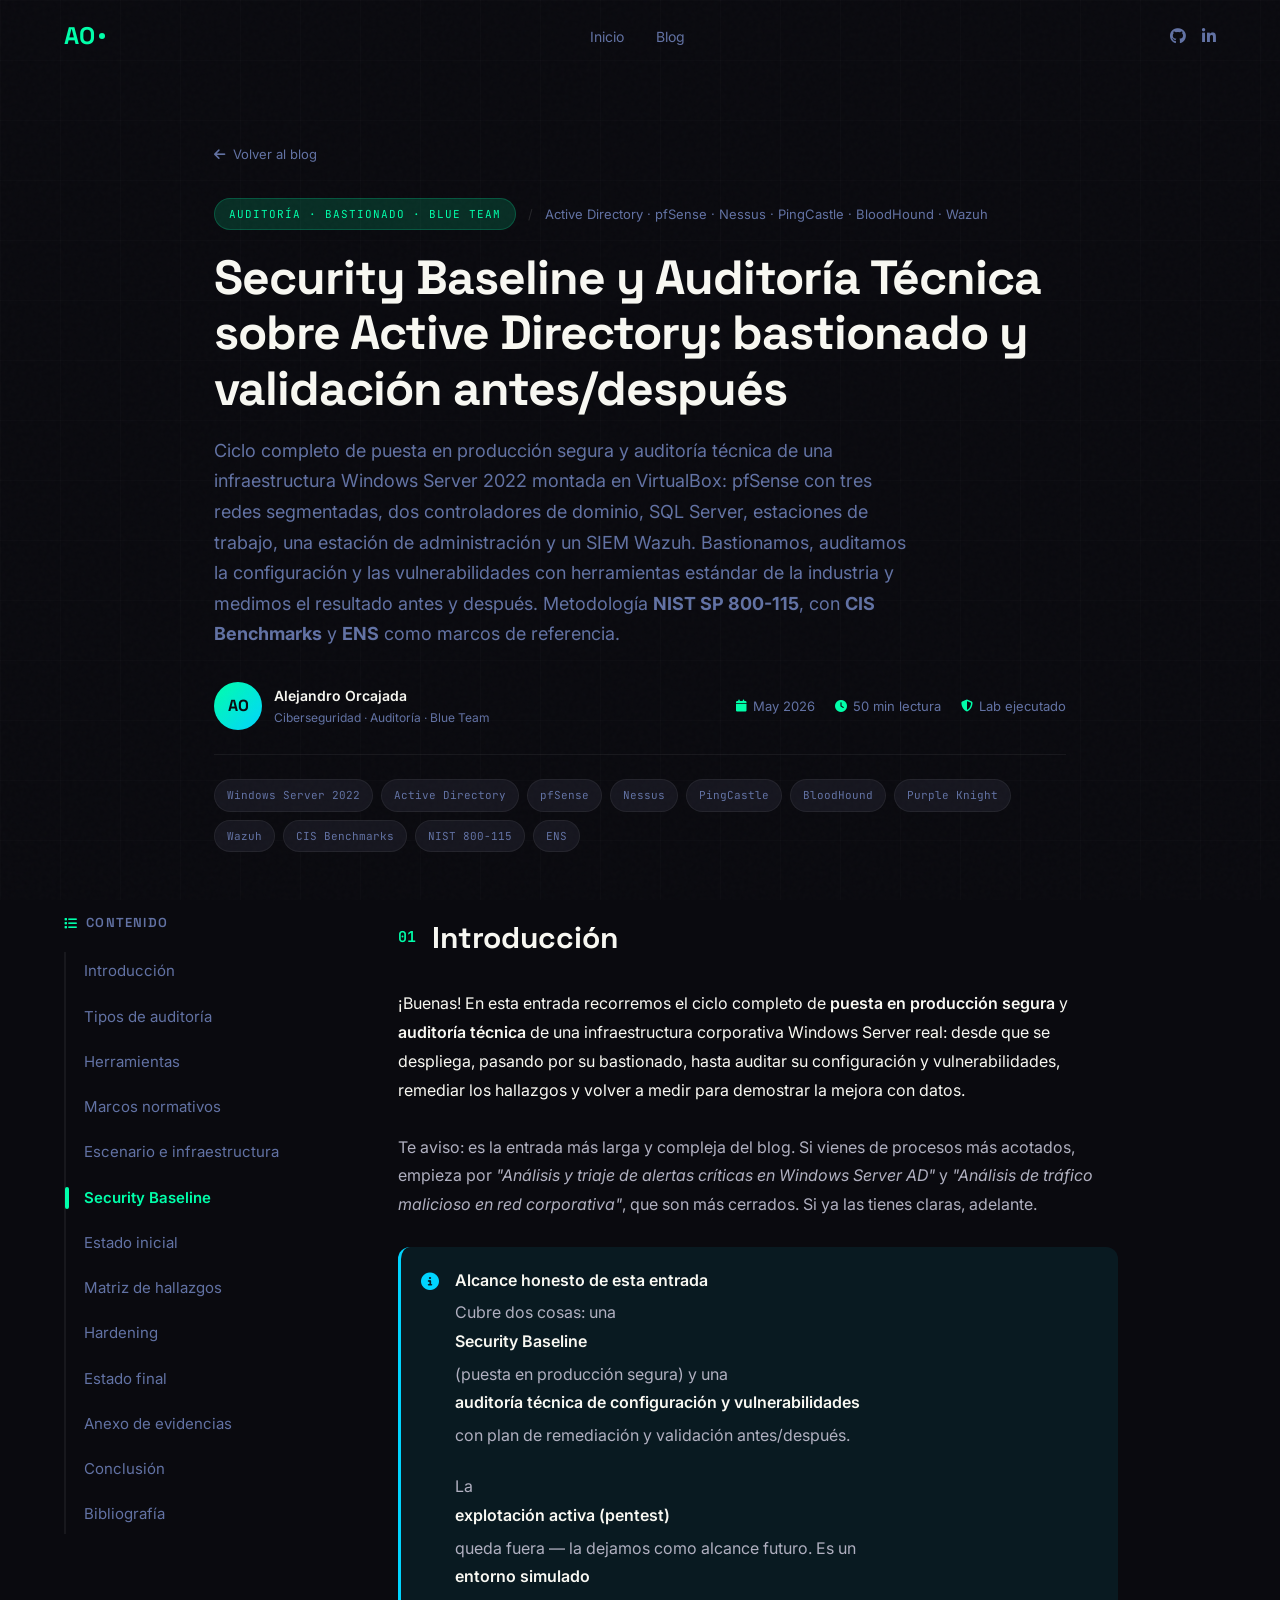
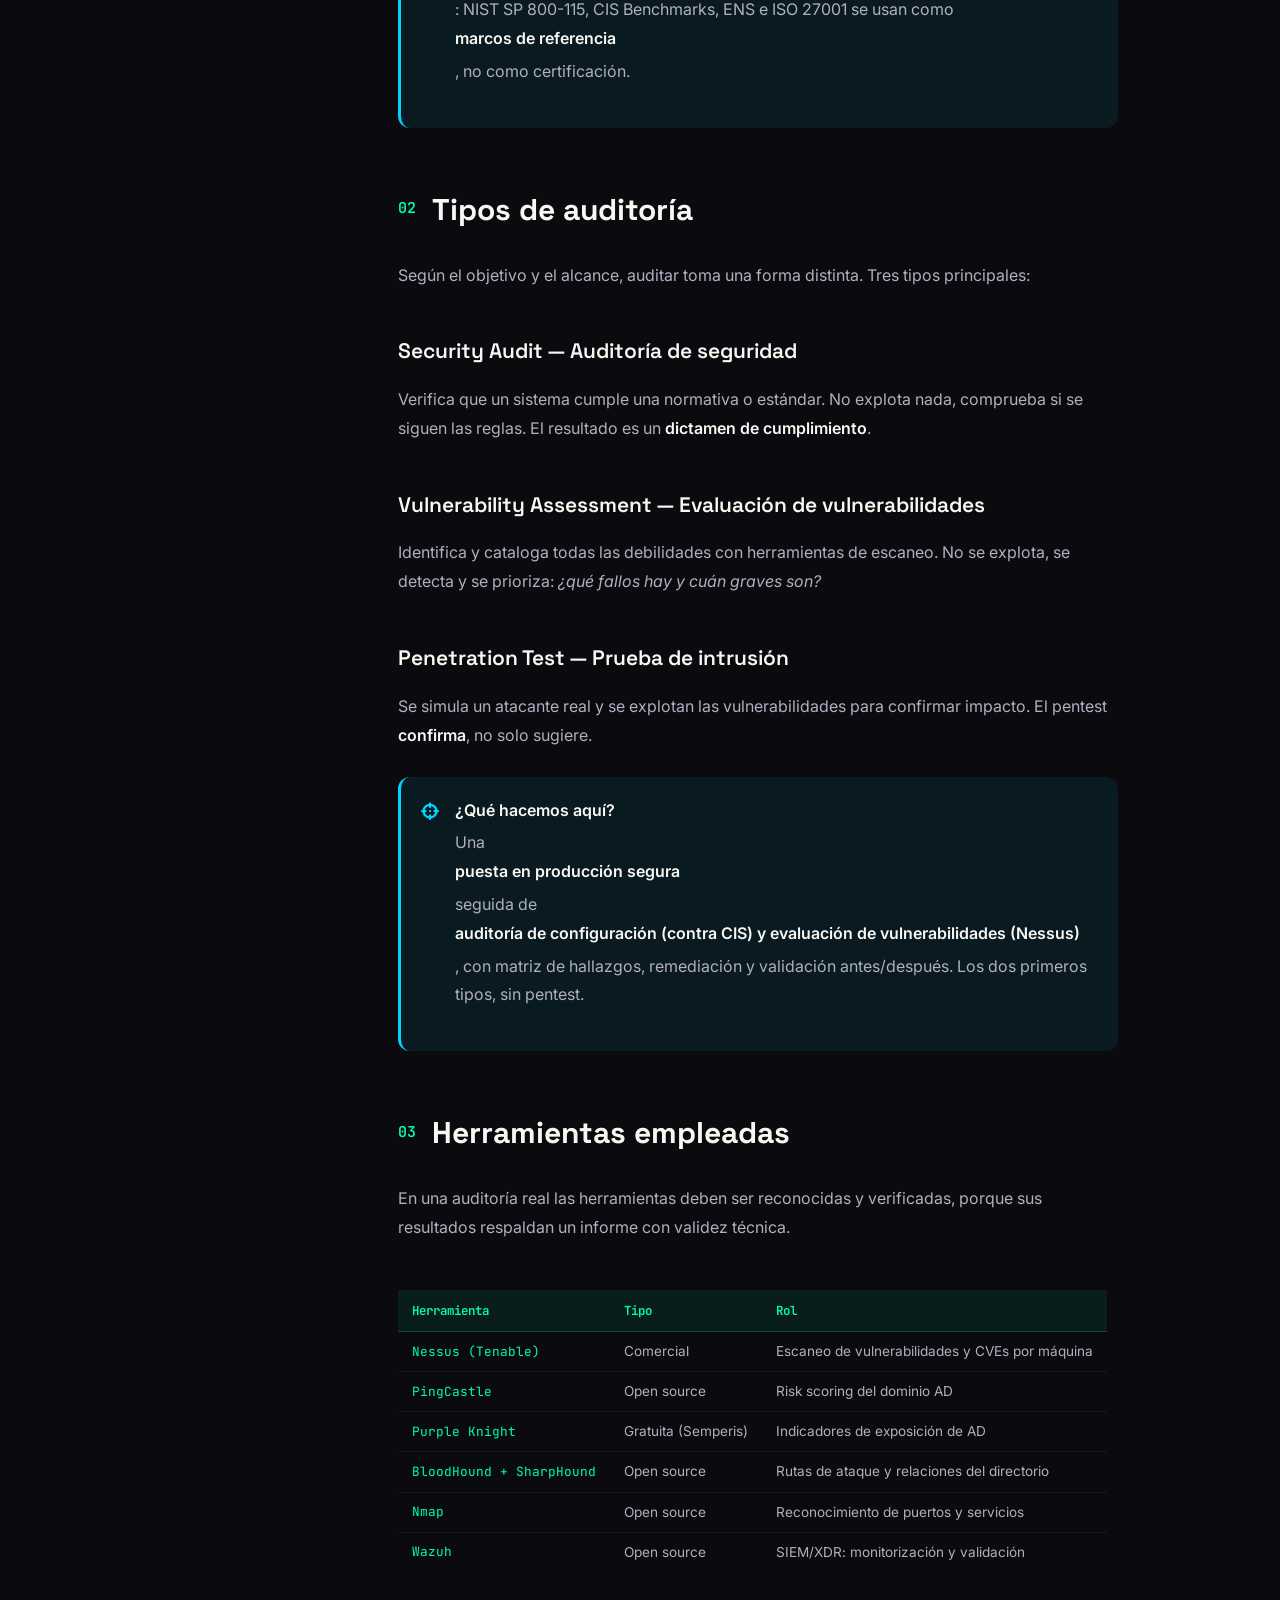
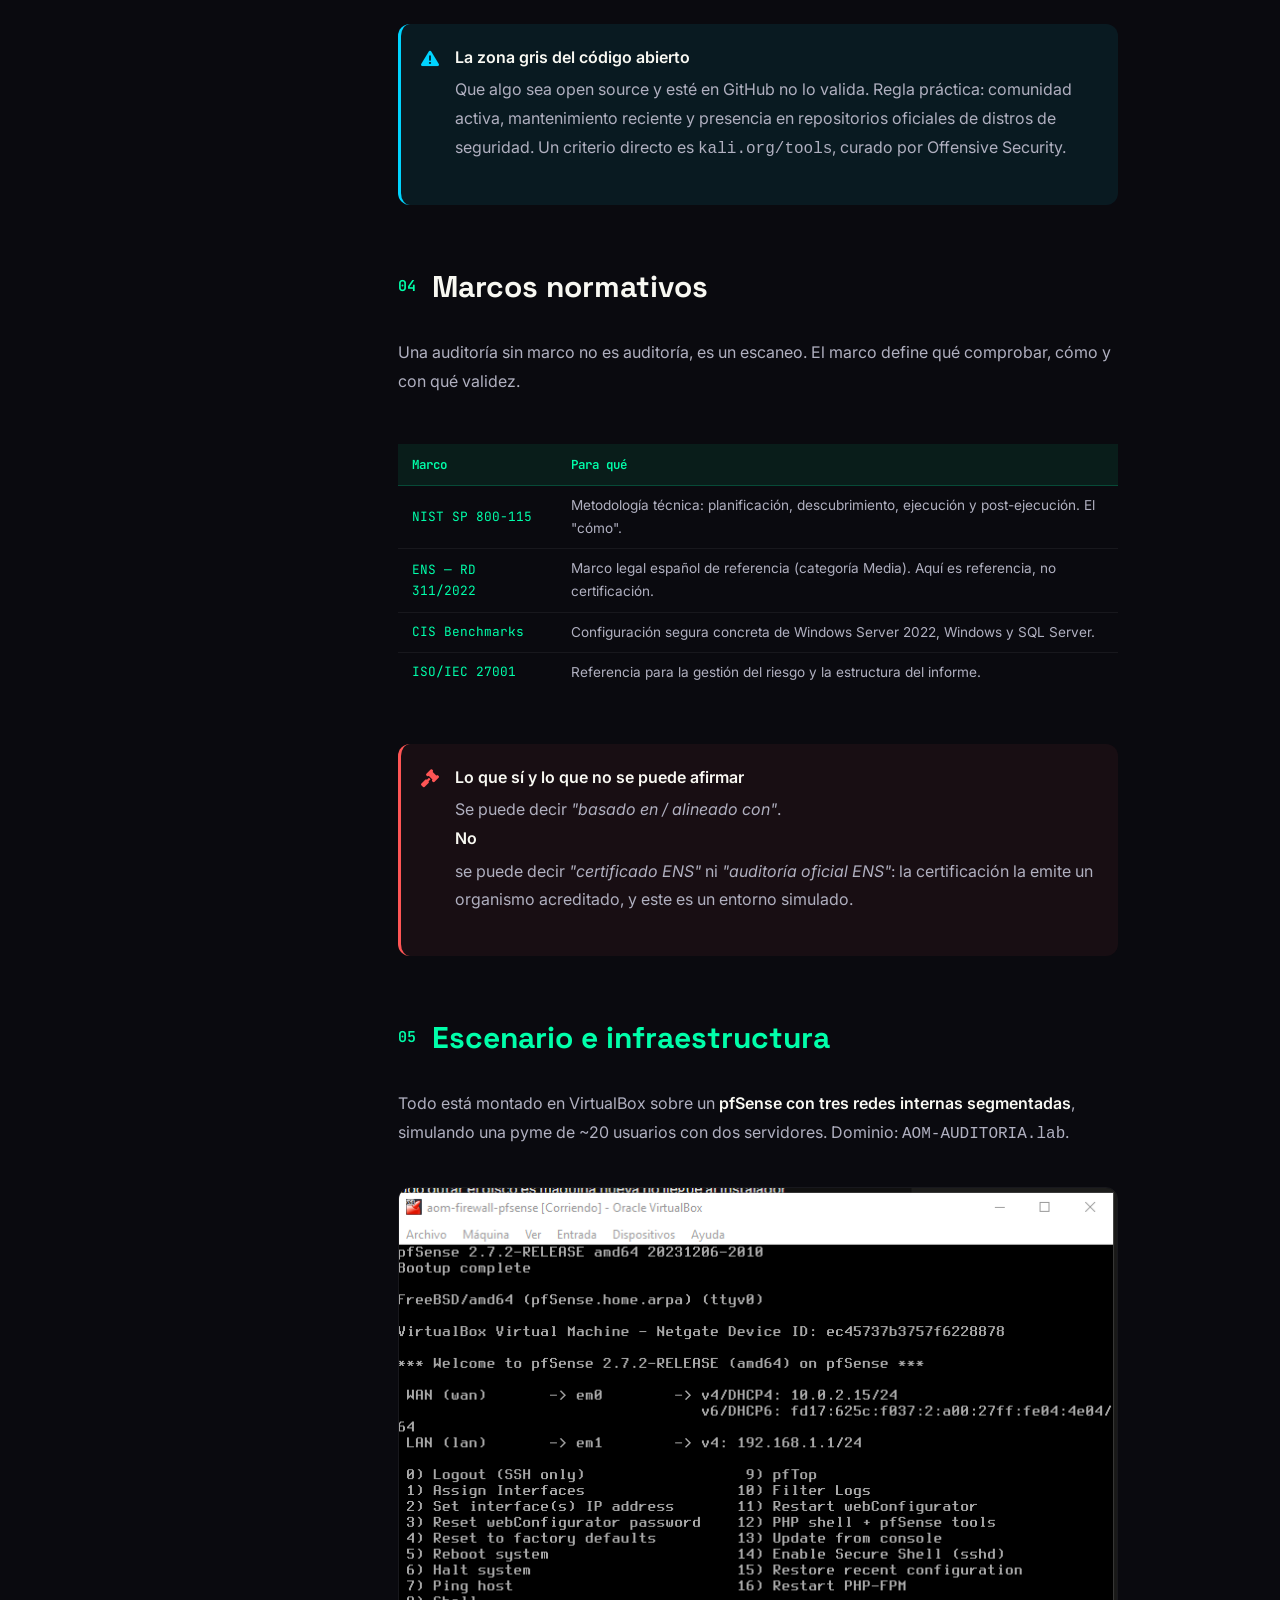
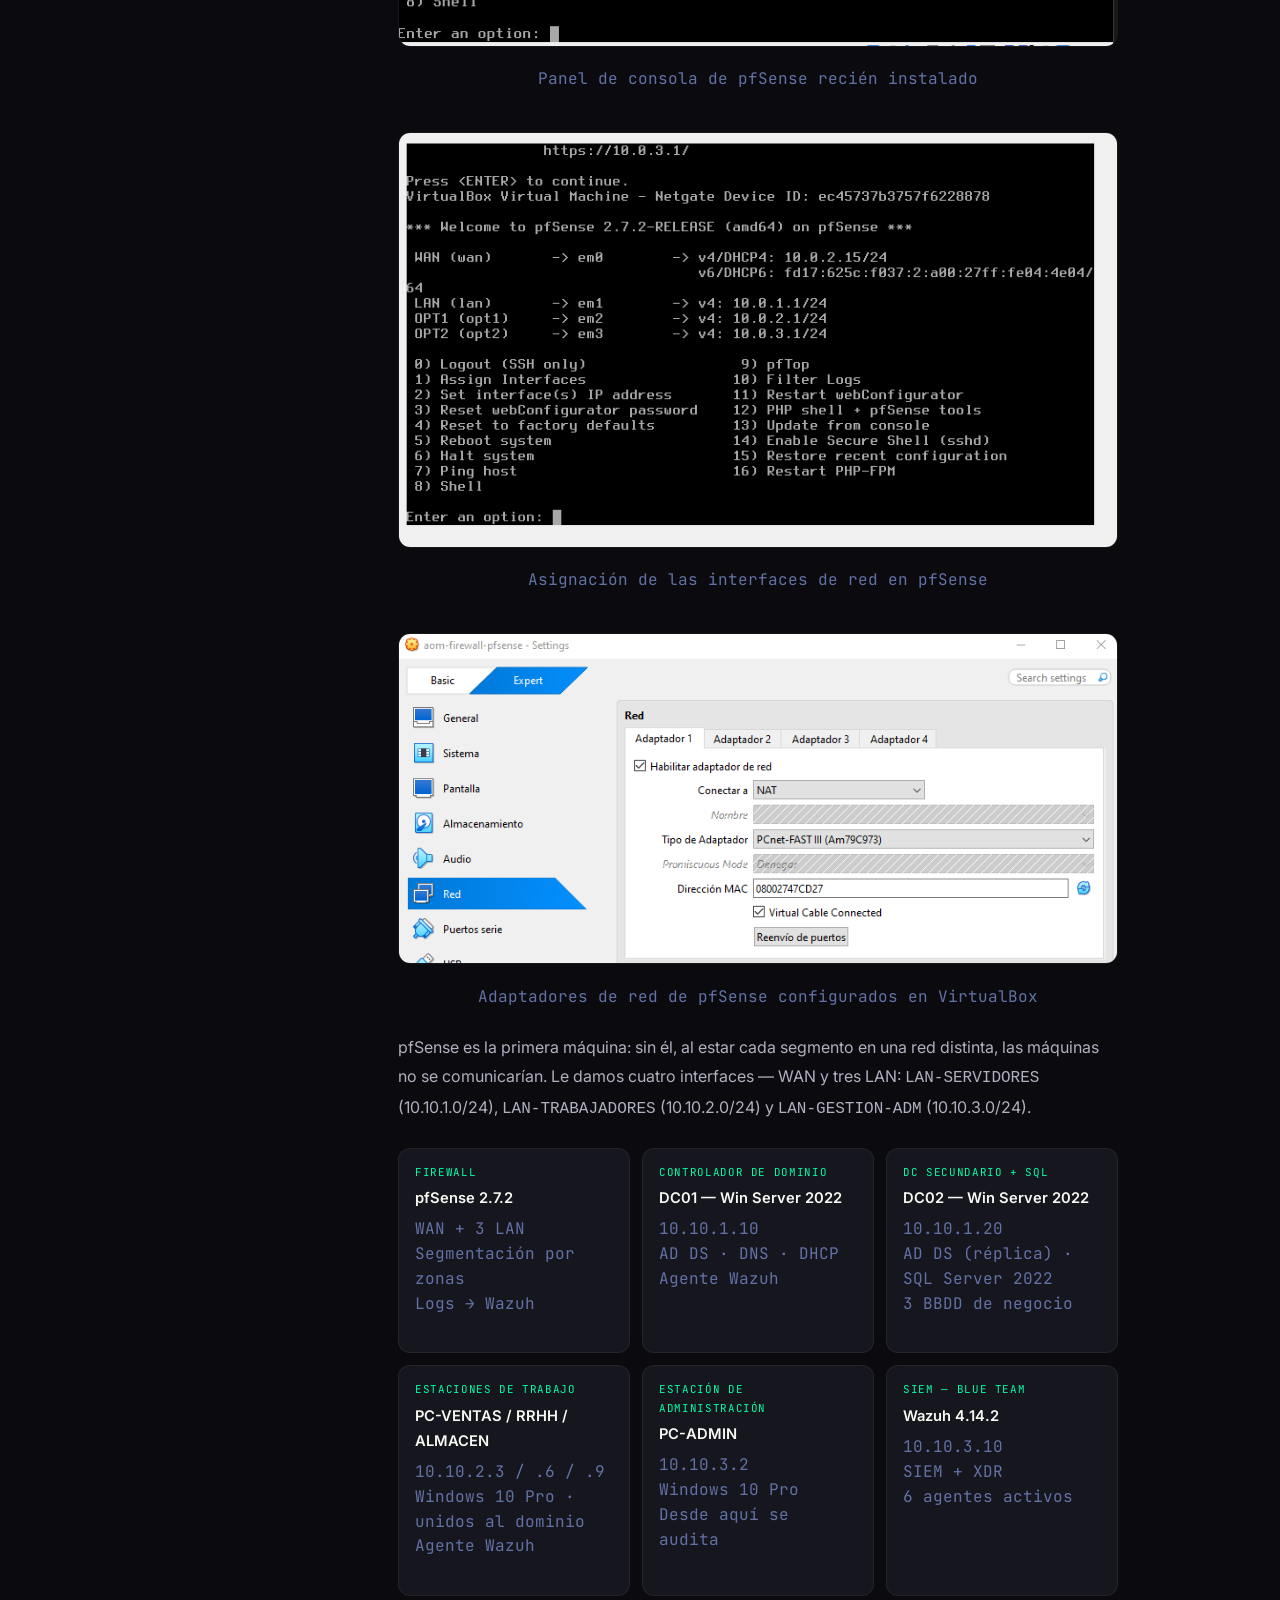
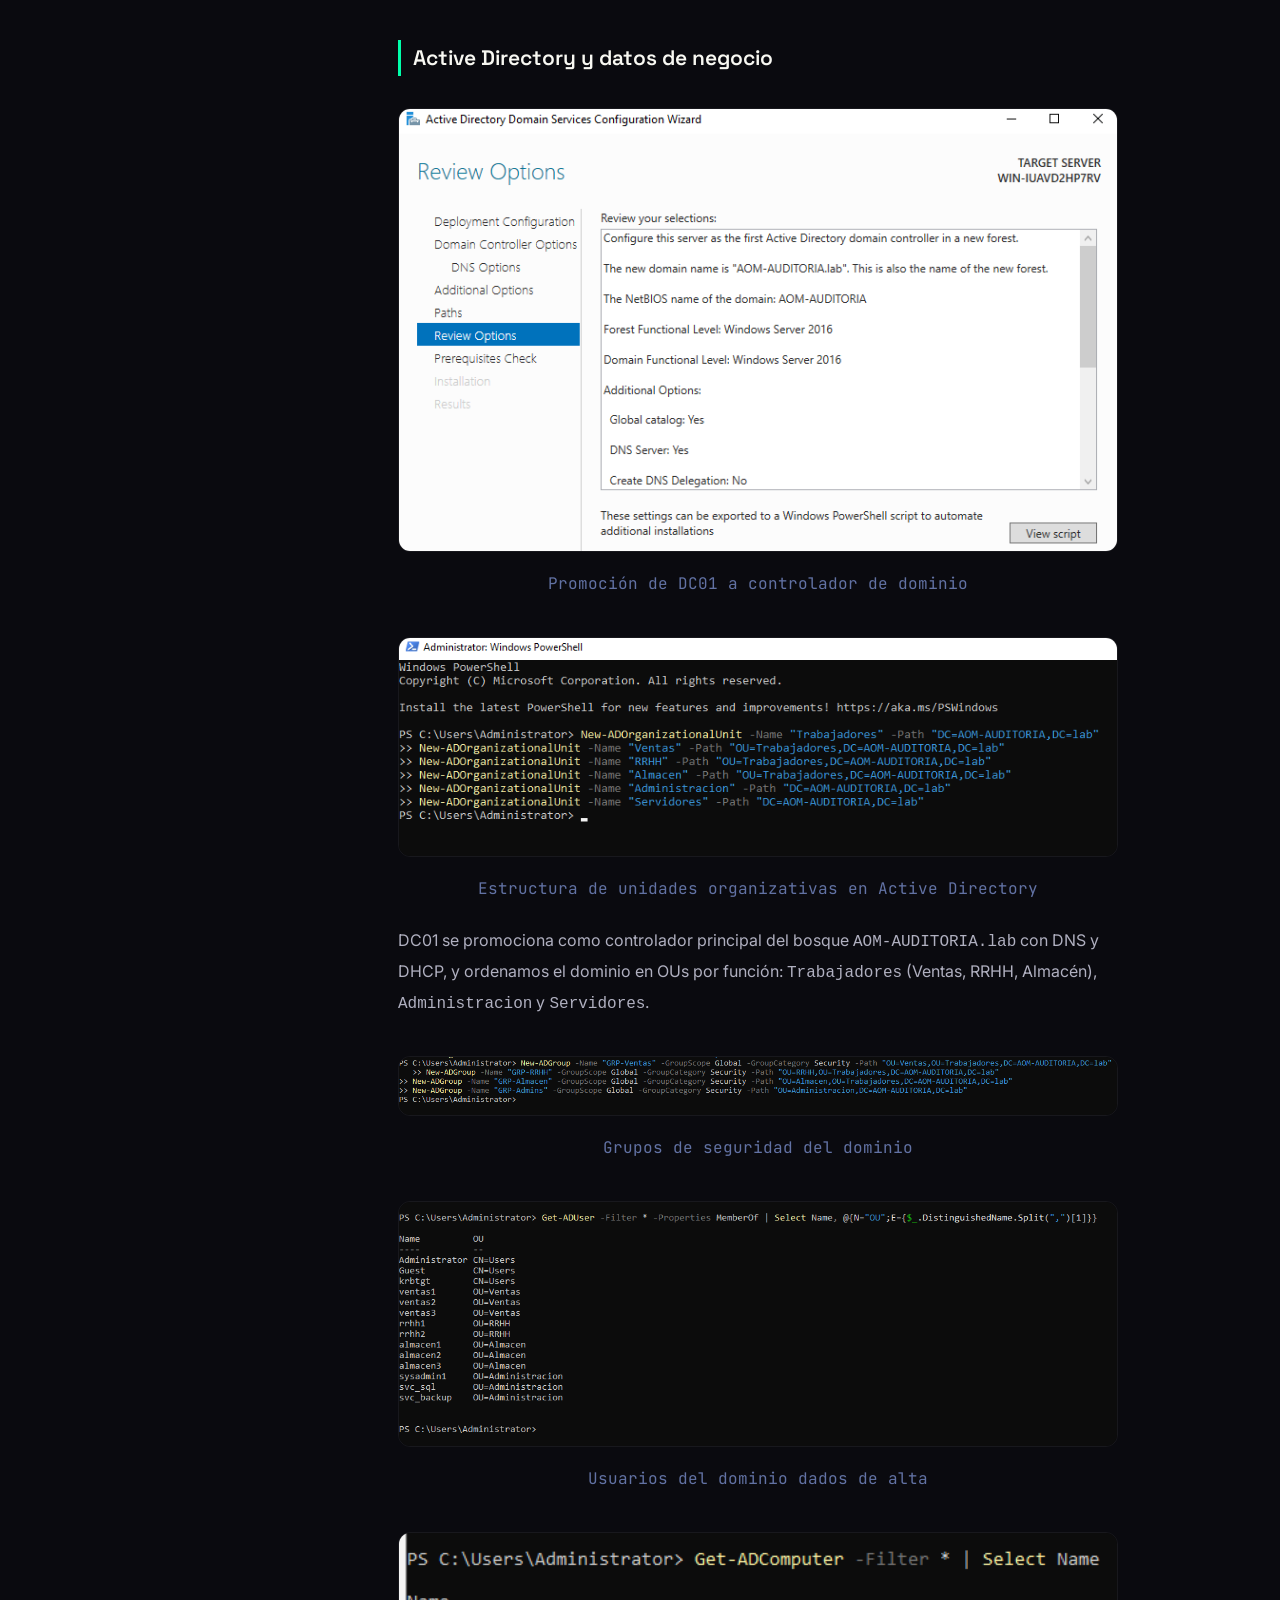
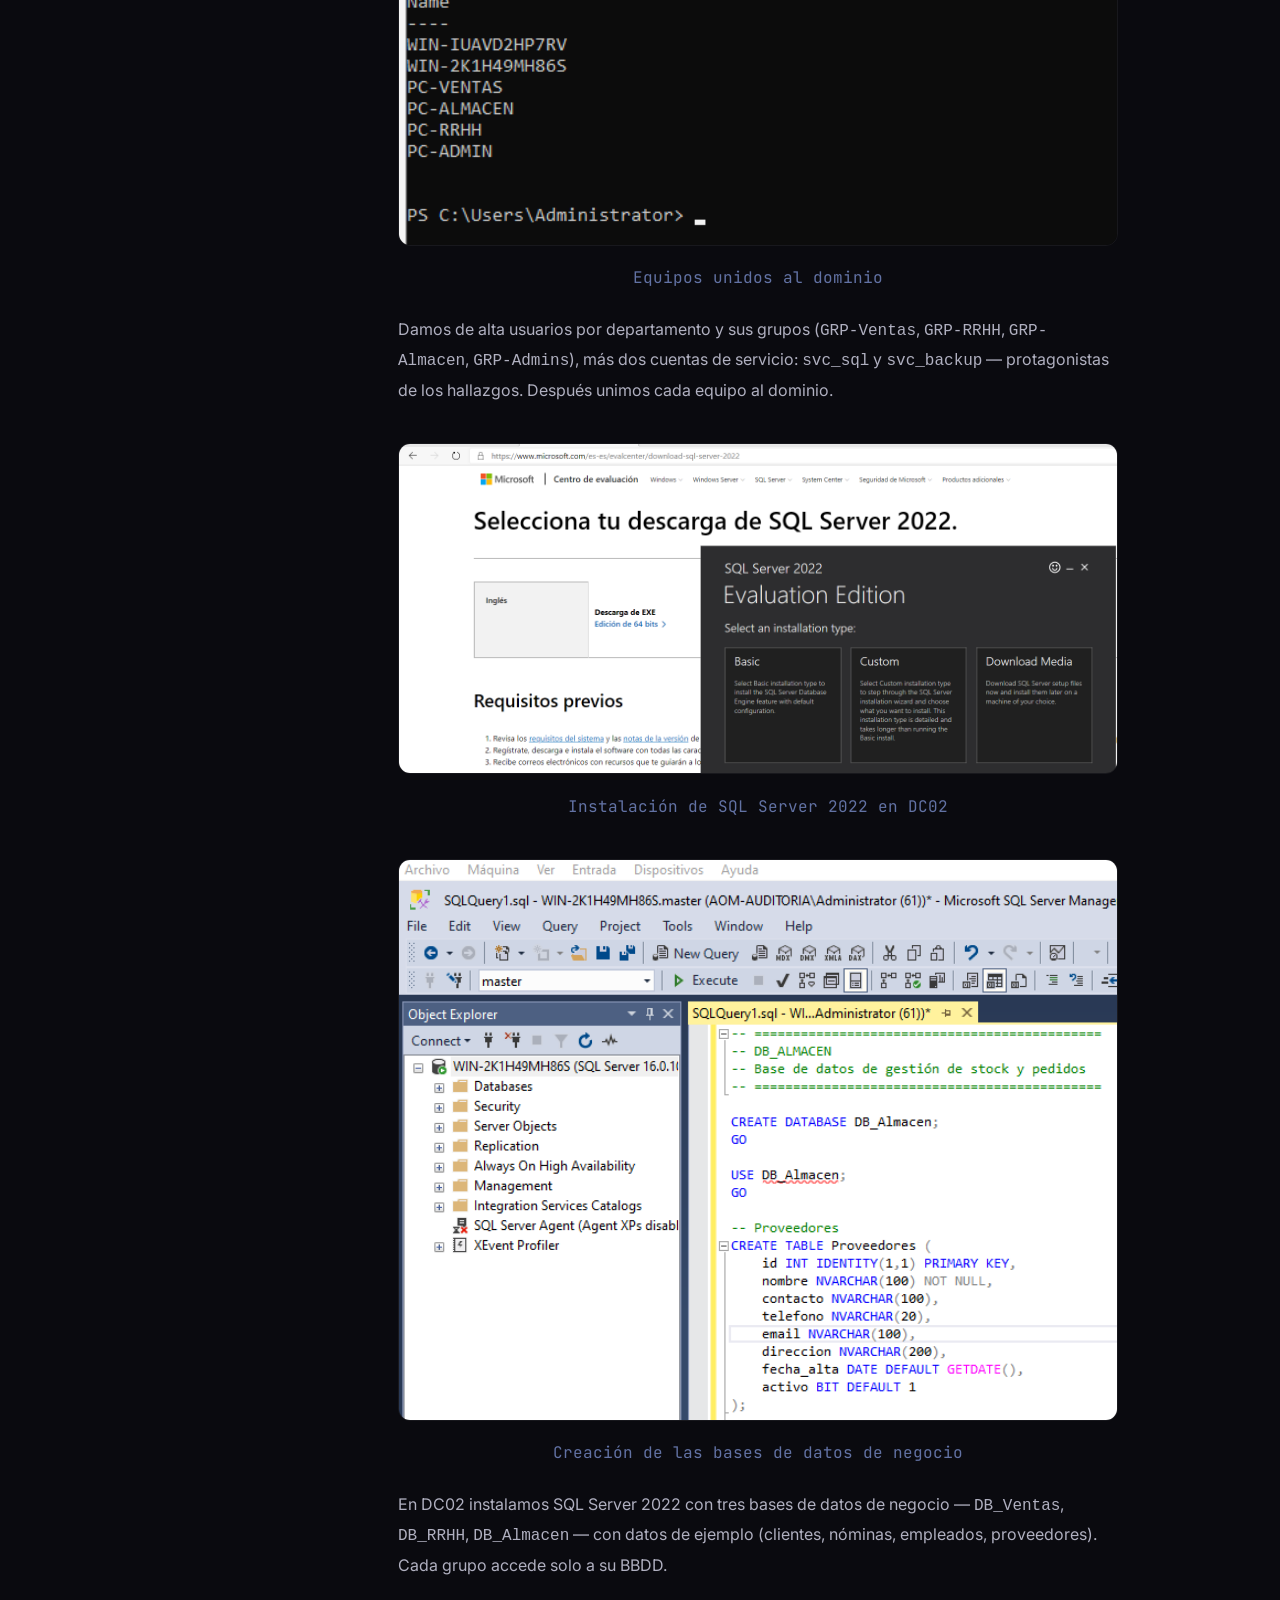
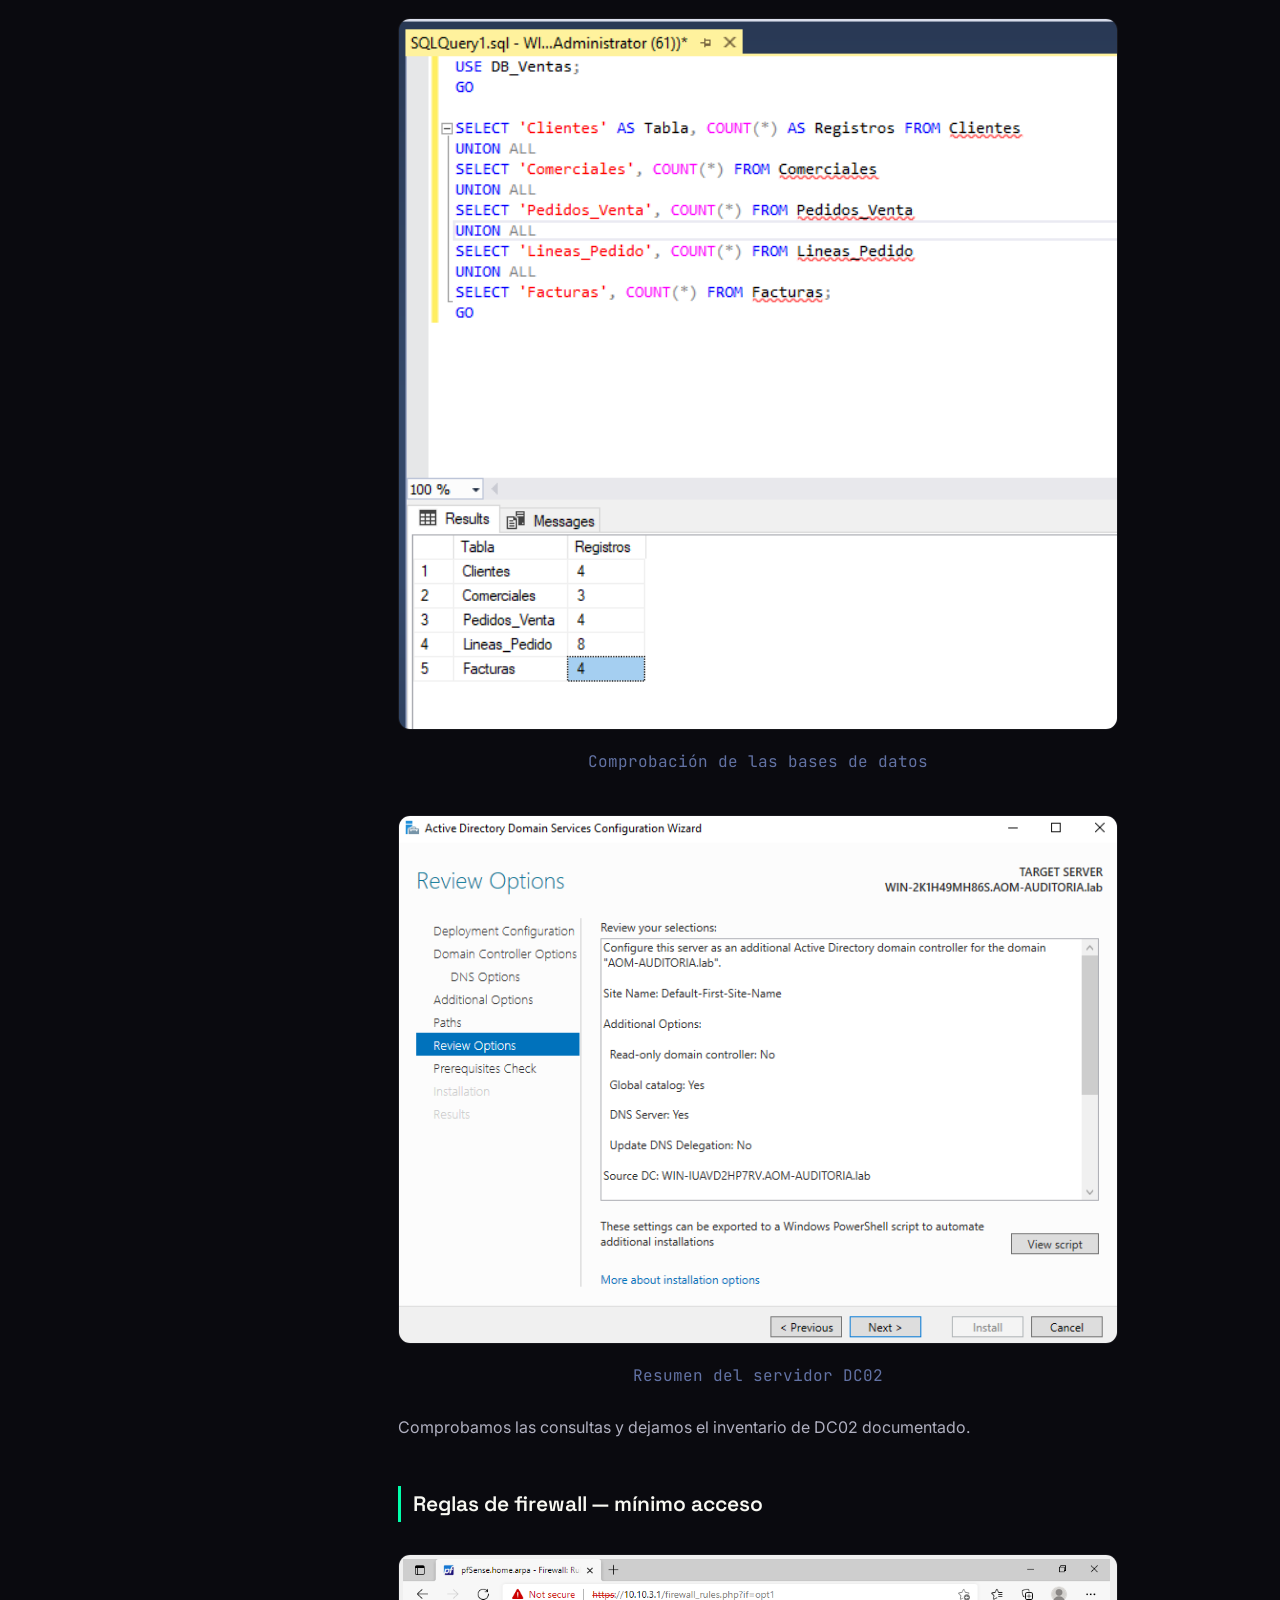
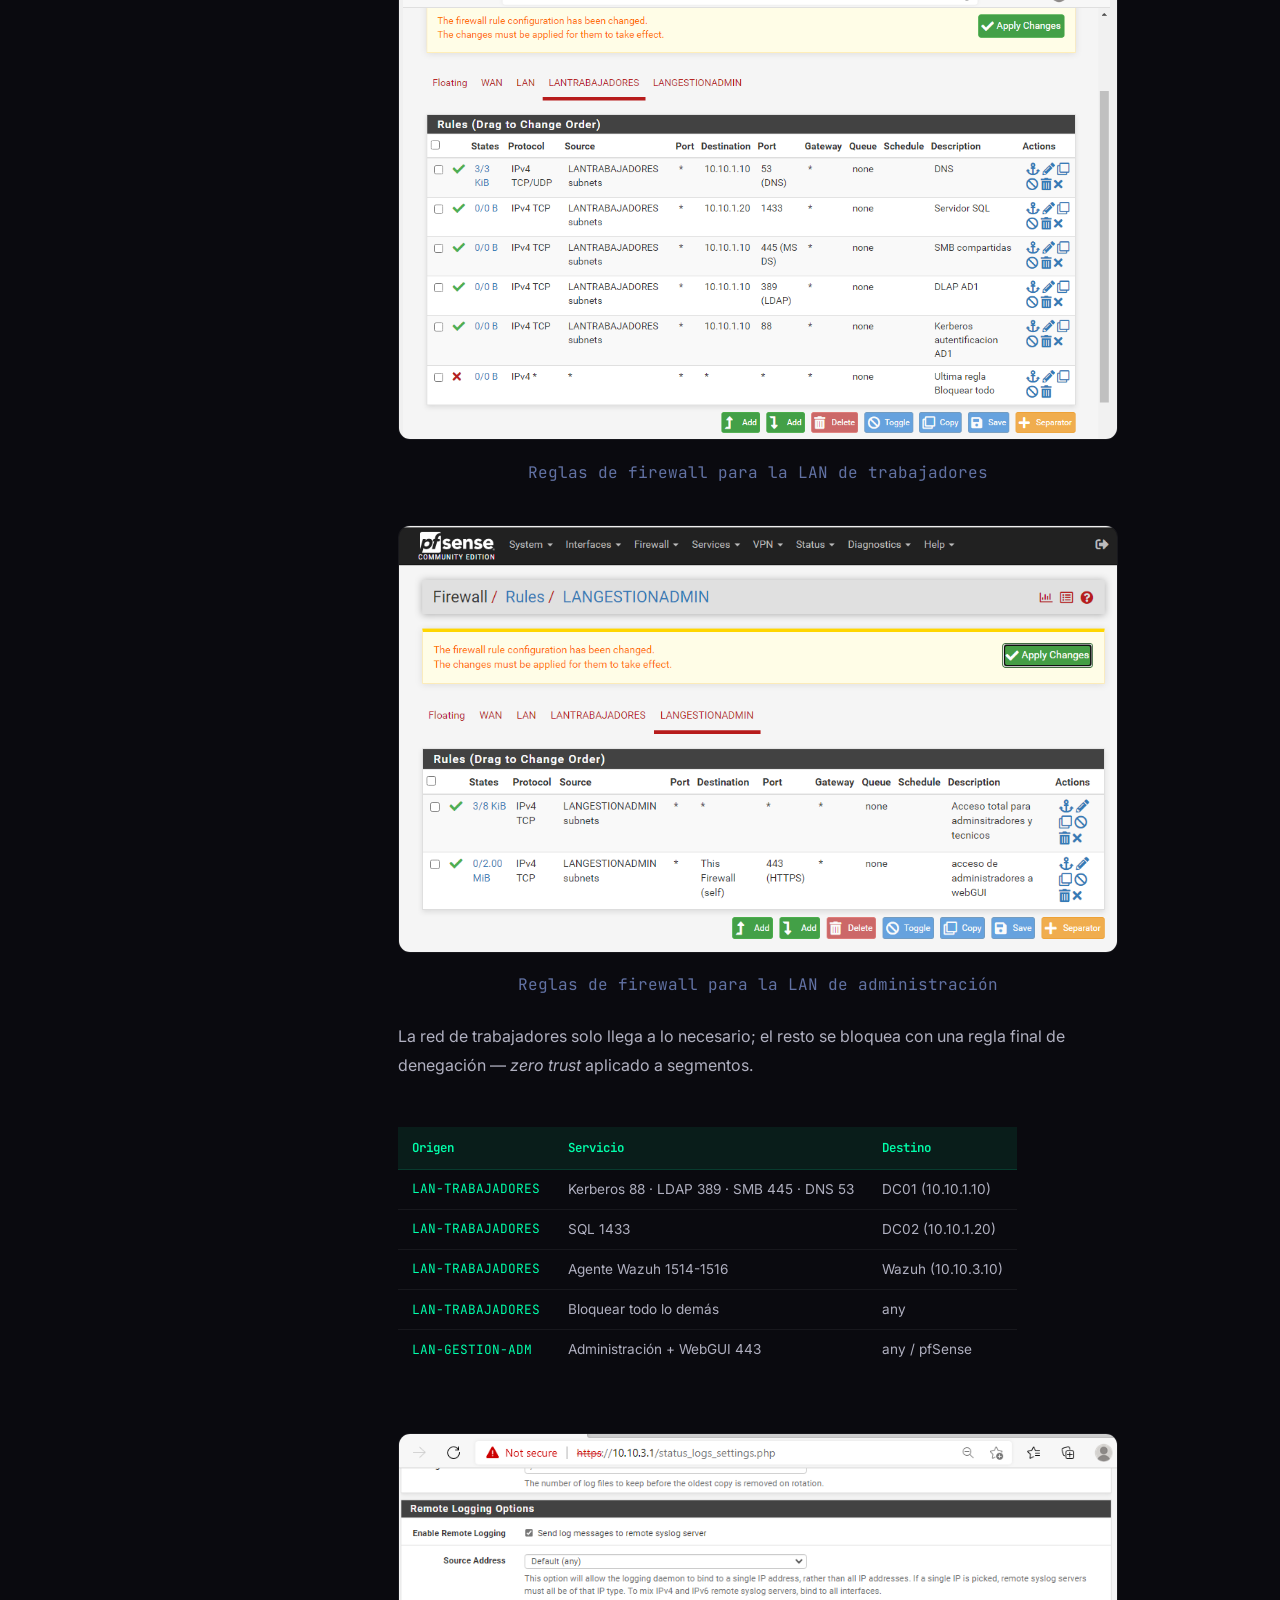
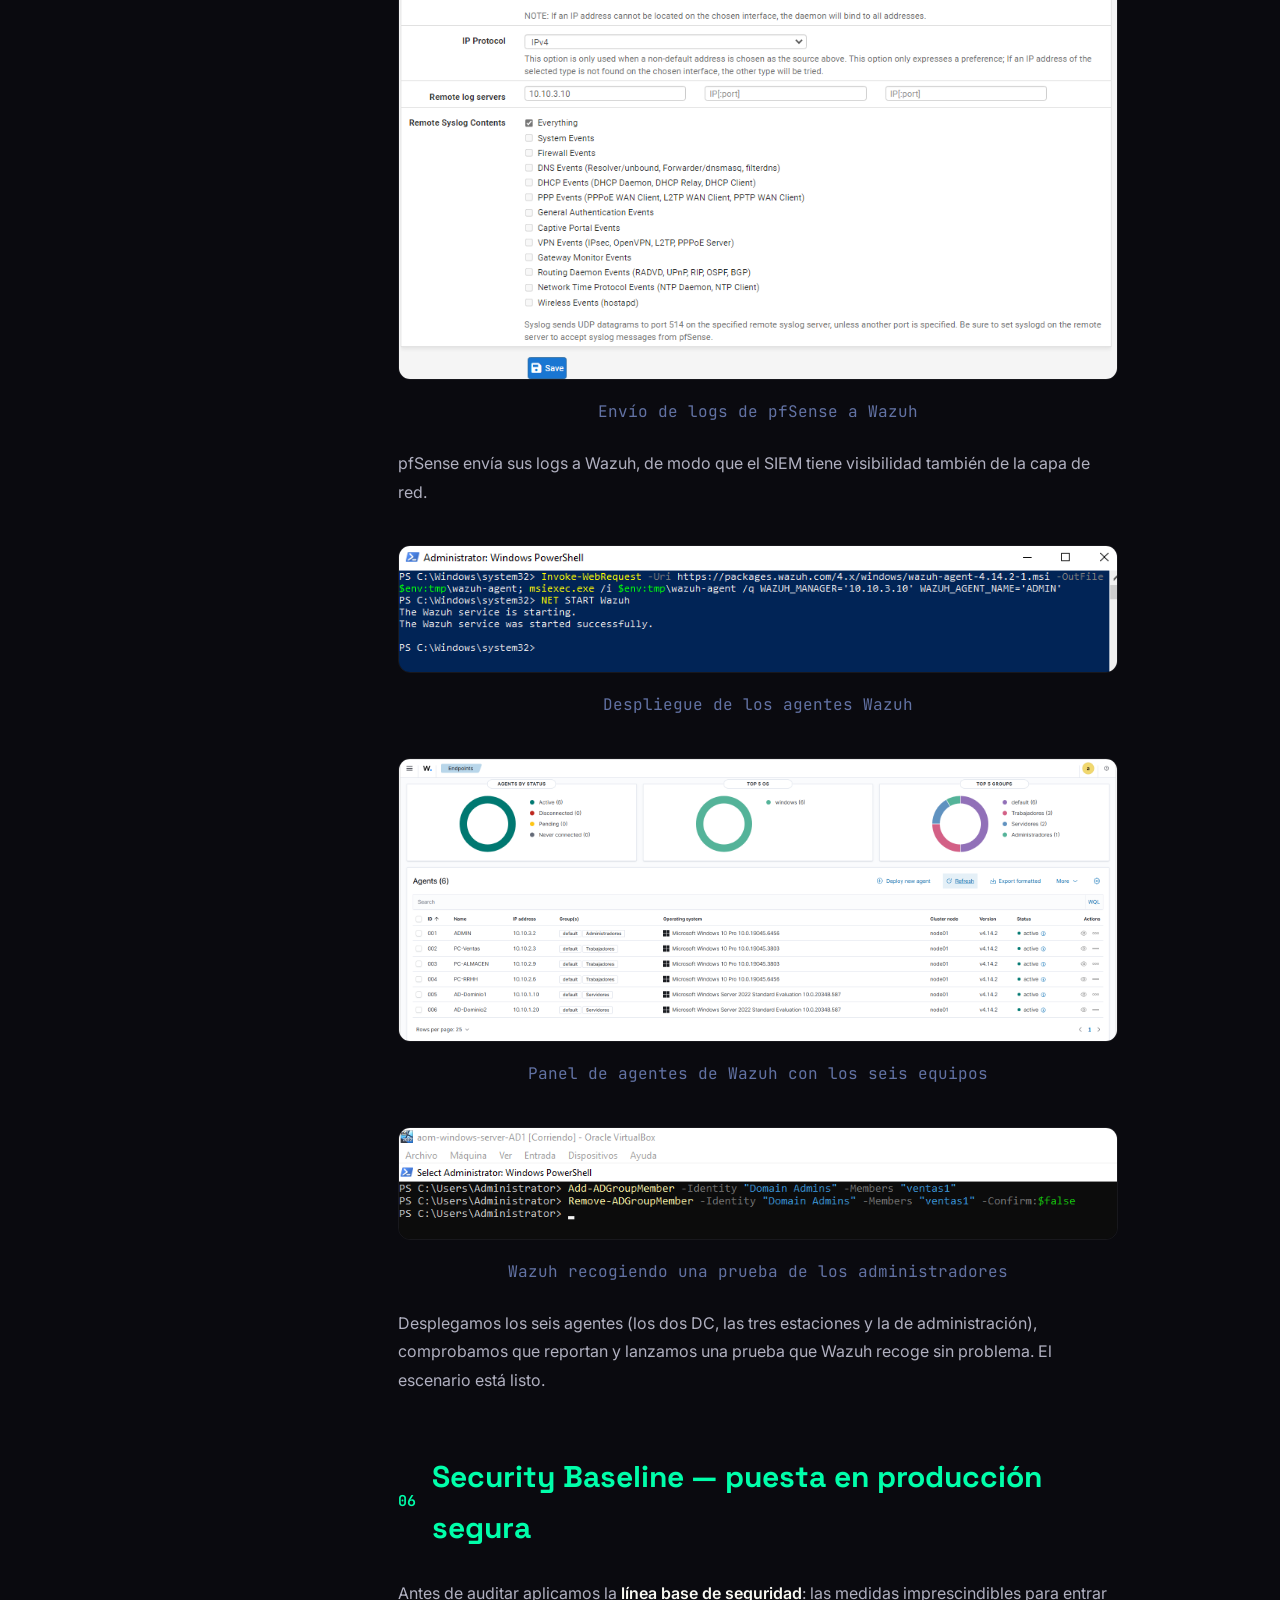
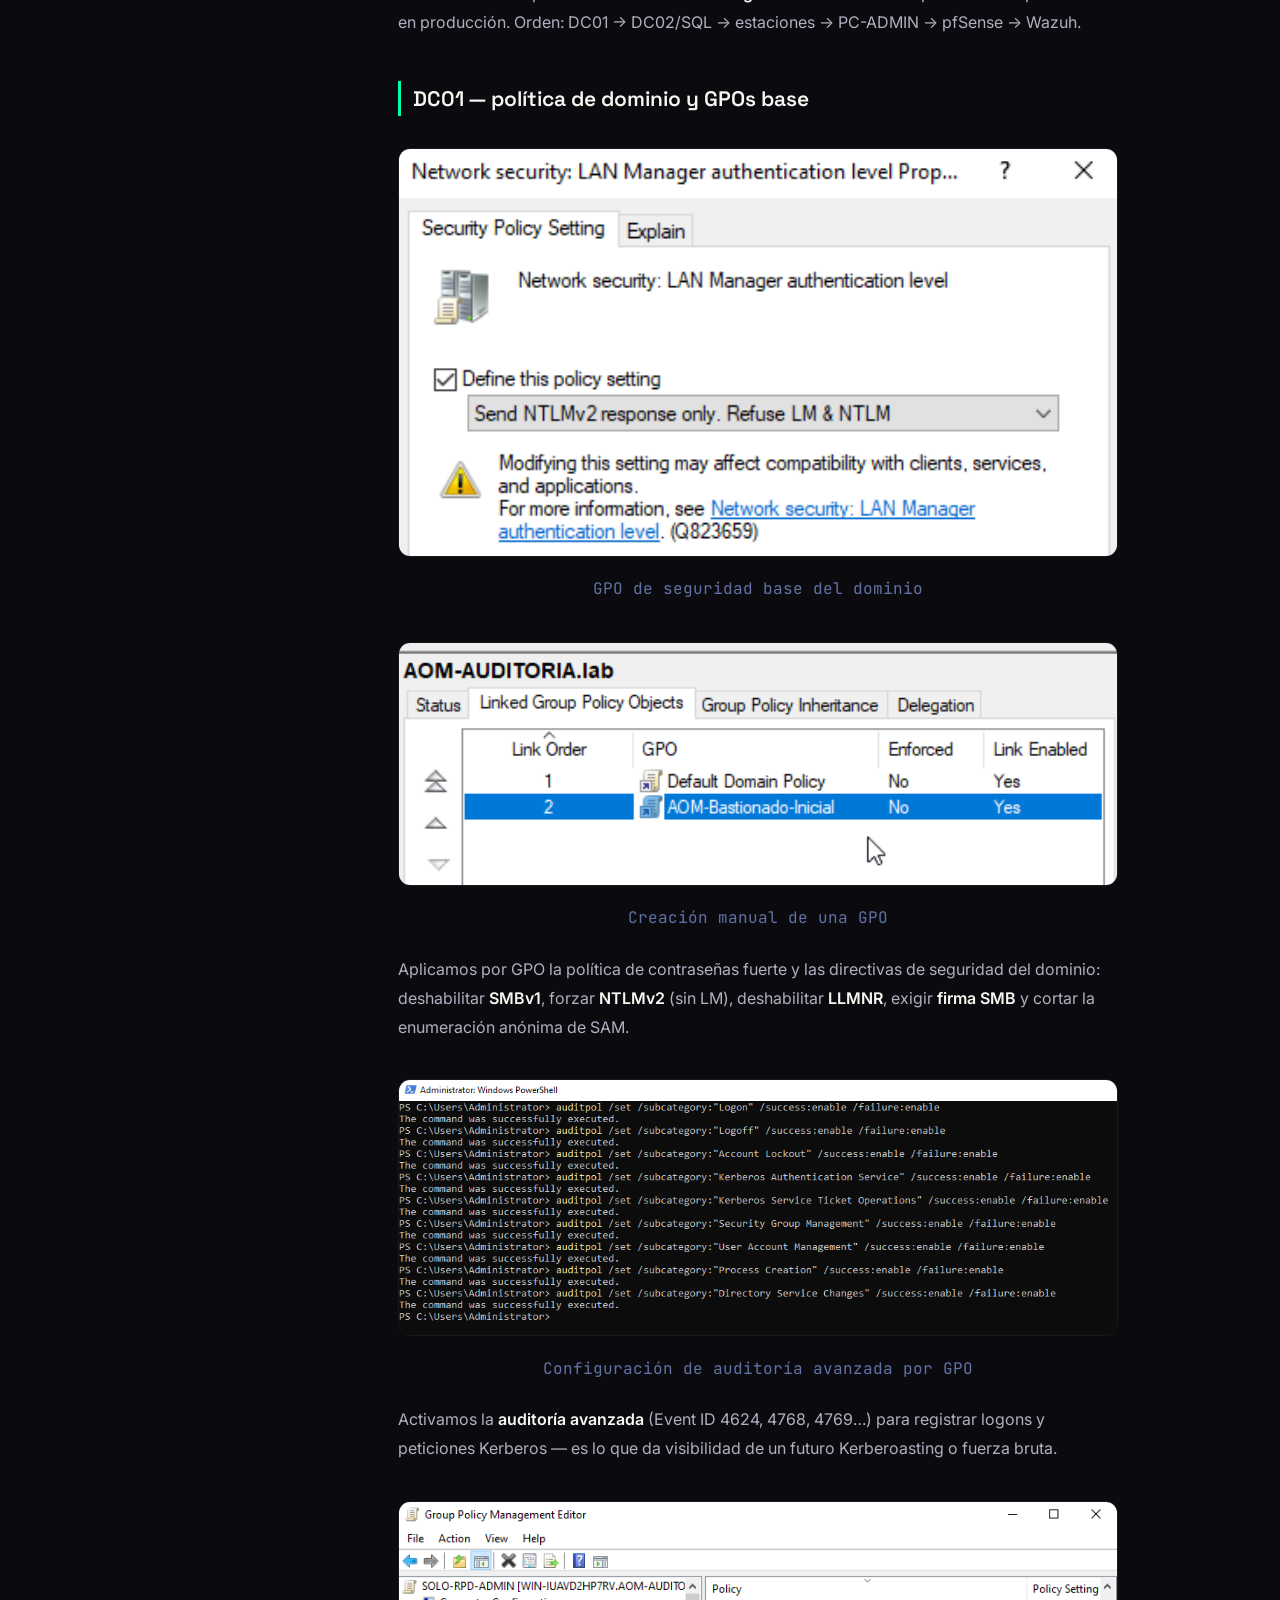
==== commit 8c7c2c0f: "Add files via upload" ====
--- a/labs/auditoria_security_baseline_ad/auditoria_security_baseline_ad.html
+++ b/labs/auditoria_security_baseline_ad/auditoria_security_baseline_ad.html
@@ -196,8 +196,11 @@
       <h2><span class="section-number">05</span> Escenario e infraestructura</h2>
       <p>Todo está montado en VirtualBox sobre un <strong>pfSense con tres redes internas segmentadas</strong>, simulando una pyme de ~20 usuarios con dos servidores. Dominio: <code>AOM-AUDITORIA.lab</code>.</p>
       <img src="img/pfsense-panel.png" alt="Panel de consola de pfSense recién instalado" loading="lazy" decoding="async" class="img-lab">
+      <p class="img-caption">Panel de consola de pfSense recién instalado</p>
       <img src="img/pfsense-interfaces.png" alt="Asignación de las interfaces de red en pfSense" loading="lazy" decoding="async" class="img-lab">
+      <p class="img-caption">Asignación de las interfaces de red en pfSense</p>
       <img src="img/pfsense-adaptadores.png" alt="Adaptadores de red de pfSense configurados en VirtualBox" loading="lazy" decoding="async" class="img-lab">
+      <p class="img-caption">Adaptadores de red de pfSense configurados en VirtualBox</p>
 
       <p>pfSense es la primera máquina: sin él, al estar cada segmento en una red distinta, las máquinas no se comunicarían. Le damos cuatro interfaces — WAN y tres LAN: <code>LAN-SERVIDORES</code> (10.10.1.0/24), <code>LAN-TRABAJADORES</code> (10.10.2.0/24) y <code>LAN-GESTION-ADM</code> (10.10.3.0/24).</p>
       <div class="vm-row">
@@ -210,25 +213,36 @@
       </div>
       <h3>Active Directory y datos de negocio</h3>
       <img src="img/dc01-dominio.png" alt="Promoción de DC01 a controlador de dominio" loading="lazy" decoding="async" class="img-lab">
+      <p class="img-caption">Promoción de DC01 a controlador de dominio</p>
       <img src="img/dc01-ous.png" alt="Estructura de unidades organizativas en Active Directory" loading="lazy" decoding="async" class="img-lab">
+      <p class="img-caption">Estructura de unidades organizativas en Active Directory</p>
 
       <p>DC01 se promociona como controlador principal del bosque <code>AOM-AUDITORIA.lab</code> con DNS y DHCP, y ordenamos el dominio en OUs por función: <code>Trabajadores</code> (Ventas, RRHH, Almacén), <code>Administracion</code> y <code>Servidores</code>.</p>
       <img src="img/dc01-grupos.png" alt="Grupos de seguridad del dominio" loading="lazy" decoding="async" class="img-lab">
+      <p class="img-caption">Grupos de seguridad del dominio</p>
       <img src="img/dc01-usuarios.png" alt="Usuarios del dominio dados de alta" loading="lazy" decoding="async" class="img-lab">
+      <p class="img-caption">Usuarios del dominio dados de alta</p>
       <img src="img/dc01-pcs-unidos.png" alt="Equipos unidos al dominio" loading="lazy" decoding="async" class="img-lab">
+      <p class="img-caption">Equipos unidos al dominio</p>
 
       <p>Damos de alta usuarios por departamento y sus grupos (<code>GRP-Ventas</code>, <code>GRP-RRHH</code>, <code>GRP-Almacen</code>, <code>GRP-Admins</code>), más dos cuentas de servicio: <code>svc_sql</code> y <code>svc_backup</code> — protagonistas de los hallazgos. Después unimos cada equipo al dominio.</p>
       <img src="img/dc02-sql.png" alt="Instalación de SQL Server 2022 en DC02" loading="lazy" decoding="async" class="img-lab">
+      <p class="img-caption">Instalación de SQL Server 2022 en DC02</p>
       <img src="img/dc02-bbdd.png" alt="Creación de las bases de datos de negocio" loading="lazy" decoding="async" class="img-lab">
+      <p class="img-caption">Creación de las bases de datos de negocio</p>
 
       <p>En DC02 instalamos SQL Server 2022 con tres bases de datos de negocio — <code>DB_Ventas</code>, <code>DB_RRHH</code>, <code>DB_Almacen</code> — con datos de ejemplo (clientes, nóminas, empleados, proveedores). Cada grupo accede solo a su BBDD.</p>
       <img src="img/dc02-probar-bbdd.png" alt="Comprobación de las bases de datos" loading="lazy" decoding="async" class="img-lab">
+      <p class="img-caption">Comprobación de las bases de datos</p>
       <img src="img/dc02-resumen.png" alt="Resumen del servidor DC02" loading="lazy" decoding="async" class="img-lab">
+      <p class="img-caption">Resumen del servidor DC02</p>
 
       <p>Comprobamos las consultas y dejamos el inventario de DC02 documentado.</p>
       <h3>Reglas de firewall — mínimo acceso</h3>
       <img src="img/pfsense-reglas.png" alt="Reglas de firewall para la LAN de trabajadores" loading="lazy" decoding="async" class="img-lab">
+      <p class="img-caption">Reglas de firewall para la LAN de trabajadores</p>
       <img src="img/pfsense-reglas-admins.png" alt="Reglas de firewall para la LAN de administración" loading="lazy" decoding="async" class="img-lab">
+      <p class="img-caption">Reglas de firewall para la LAN de administración</p>
 
       <p>La red de trabajadores solo llega a lo necesario; el resto se bloquea con una regla final de denegación — <em>zero trust</em> aplicado a segmentos.</p>
       <div class="summary-table" style="overflow-x:auto"><table class="summary-table"><thead><tr><th>Origen</th><th>Servicio</th><th>Destino</th></tr></thead><tbody>
@@ -239,11 +253,15 @@
         <tr><td>LAN-GESTION-ADM</td><td>Administración + WebGUI 443</td><td>any / pfSense</td></tr>
       </tbody></table></div>
       <img src="img/pfsense-log-wazuh.png" alt="Envío de logs de pfSense a Wazuh" loading="lazy" decoding="async" class="img-lab">
+      <p class="img-caption">Envío de logs de pfSense a Wazuh</p>
 
       <p>pfSense envía sus logs a Wazuh, de modo que el SIEM tiene visibilidad también de la capa de red.</p>
       <img src="img/wazuh-desplegar.png" alt="Despliegue de los agentes Wazuh" loading="lazy" decoding="async" class="img-lab">
+      <p class="img-caption">Despliegue de los agentes Wazuh</p>
       <img src="img/wazuh-agentes.png" alt="Panel de agentes de Wazuh con los seis equipos" loading="lazy" decoding="async" class="img-lab">
+      <p class="img-caption">Panel de agentes de Wazuh con los seis equipos</p>
       <img src="img/wazuh-prueba.png" alt="Wazuh recogiendo una prueba de los administradores" loading="lazy" decoding="async" class="img-lab">
+      <p class="img-caption">Wazuh recogiendo una prueba de los administradores</p>
 
       <p>Desplegamos los seis agentes (los dos DC, las tres estaciones y la de administración), comprobamos que reportan y lanzamos una prueba que Wazuh recoge sin problema. El escenario está listo.</p>
     </section>
@@ -254,31 +272,43 @@
       <p>Antes de auditar aplicamos la <strong>línea base de seguridad</strong>: las medidas imprescindibles para entrar en producción. Orden: DC01 &#8594; DC02/SQL &#8594; estaciones &#8594; PC-ADMIN &#8594; pfSense &#8594; Wazuh.</p>
       <h3>DC01 — política de dominio y GPOs base</h3>
       <img src="img/baseline-gpo-dominio.png" alt="GPO de seguridad base del dominio" loading="lazy" decoding="async" class="img-lab">
+      <p class="img-caption">GPO de seguridad base del dominio</p>
       <img src="img/baseline-crear-gpo.png" alt="Creación manual de una GPO" loading="lazy" decoding="async" class="img-lab">
+      <p class="img-caption">Creación manual de una GPO</p>
 
       <p>Aplicamos por GPO la política de contraseñas fuerte y las directivas de seguridad del dominio: deshabilitar <strong>SMBv1</strong>, forzar <strong>NTLMv2</strong> (sin LM), deshabilitar <strong>LLMNR</strong>, exigir <strong>firma SMB</strong> y cortar la enumeración anónima de SAM.</p>
       <img src="img/baseline-auditoria-avanzada.png" alt="Configuración de auditoría avanzada por GPO" loading="lazy" decoding="async" class="img-lab">
+      <p class="img-caption">Configuración de auditoría avanzada por GPO</p>
 
       <p>Activamos la <strong>auditoría avanzada</strong> (Event ID 4624, 4768, 4769…) para registrar logons y peticiones Kerberos — es lo que da visibilidad de un futuro Kerberoasting o fuerza bruta.</p>
       <img src="img/baseline-gpo-admins.png" alt="GPO específica para administradores" loading="lazy" decoding="async" class="img-lab">
+      <p class="img-caption">GPO específica para administradores</p>
       <img src="img/baseline-rdp-admins.png" alt="GPO de RDP restringido a administradores" loading="lazy" decoding="async" class="img-lab">
+      <p class="img-caption">GPO de RDP restringido a administradores</p>
 
       <p>Una GPO específica restringe el <strong>RDP a administradores</strong> y endurece la estación de gestión, limitando el movimiento lateral por escritorio remoto.</p>
       <img src="img/baseline-sysmon.png" alt="Despliegue de Sysmon en DC01" loading="lazy" decoding="async" class="img-lab">
+      <p class="img-caption">Despliegue de Sysmon en DC01</p>
 
       <p>Desplegamos <strong>Sysmon</strong> con configuración base en los servidores, que aporta a Wazuh telemetría profunda de procesos y conexiones.</p>
       <h3>Estaciones de trabajo</h3>
       <img src="img/baseline-gpo-trabajadores.png" alt="GPO de restricciones para estaciones de trabajo" loading="lazy" decoding="async" class="img-lab">
+      <p class="img-caption">GPO de restricciones para estaciones de trabajo</p>
       <img src="img/baseline-gpo-trabajadores-2.png" alt="GPO adicional para estaciones de trabajo" loading="lazy" decoding="async" class="img-lab">
+      <p class="img-caption">GPO adicional para estaciones de trabajo</p>
       <img src="img/baseline-gpupdate.png" alt="Aplicación forzada de GPOs con gpupdate" loading="lazy" decoding="async" class="img-lab">
+      <p class="img-caption">Aplicación forzada de GPOs con gpupdate</p>
 
       <p>A los puestos por OU les aplicamos GPOs de restricción (sin CMD ni Panel de control para usuarios raso), firewall local y Sysmon, y forzamos su aplicación con <code>gpupdate</code>.</p>
       <img src="img/baseline-pfsense-final.png" alt="Estado final de las reglas de pfSense" loading="lazy" decoding="async" class="img-lab">
+      <p class="img-caption">Estado final de las reglas de pfSense</p>
 
       <p>Revisamos y completamos las reglas de pfSense, dejando la segmentación cerrada.</p>
       <h3>Validación en Wazuh</h3>
       <img src="img/baseline-wazuh-pilla.png" alt="Wazuh detectando la prueba lanzada" loading="lazy" decoding="async" class="img-lab">
+      <p class="img-caption">Wazuh detectando la prueba lanzada</p>
       <img src="img/baseline-wazuh-prueba.png" alt="Prueba de los administradores reflejada en Wazuh" loading="lazy" decoding="async" class="img-lab">
+      <p class="img-caption">Prueba de los administradores reflejada en Wazuh</p>
 
       <p>Hacemos pruebas por grupo y comprobamos que <strong>Wazuh las recoge</strong>. Dejamos cargadas reglas de detección de Kerberoasting, fuerza bruta, cambios en grupos privilegiados y AS-REP Roasting.</p>
       <div class="callout callout-info"><div class="callout-icon"><i class="fas fa-circle-info"></i></div><div class="callout-content"><strong>Algunas medidas no son viables en este laboratorio</strong><p>Quedan documentadas como recomendación pero no se aplican en VirtualBox: <strong>LAPS</strong> completo, <strong>Credential Guard</strong>, <strong>BitLocker</strong>, <strong>AppLocker/WDAC</strong> y un <strong>modelo de tiering</strong>. En la matriz se reflejan como hallazgo abierto con su justificación.</p></div></div>
@@ -289,17 +319,22 @@
       <h2><span class="section-number">07</span> Estado inicial — análisis (gap analysis)</h2>
       <p>Con la línea base aplicada, sacamos la "foto" del estado real desde <code>PC-ADMIN</code> con las herramientas, para ver el riesgo residual antes de remediar.</p>
       <img src="img/inicial-herramientas.png" alt="Herramientas de auditoría descargadas en PC-ADMIN" loading="lazy" decoding="async" class="img-lab">
+      <p class="img-caption">Herramientas de auditoría descargadas en PC-ADMIN</p>
 
       <p>Descargamos y preparamos todo el arsenal de auditoría en la estación de administración.</p>
       <img src="img/inicial-nmap-panel.png" alt="Panel de Nmap durante el escaneo" loading="lazy" decoding="async" class="img-lab">
+      <p class="img-caption">Panel de Nmap durante el escaneo</p>
       <img src="img/inicial-nmap-resultados.png" alt="Resultados del escaneo Nmap de las tres redes" loading="lazy" decoding="async" class="img-lab">
+      <p class="img-caption">Resultados del escaneo Nmap de las tres redes</p>
 
       <p>Con <strong>Nmap</strong> mapeamos qué puertos y servicios están expuestos en cada IP de las tres redes — el punto de partida del descubrimiento.</p>
       <div class="code-block"><div class="code-header"><span class="code-lang">Nmap — comando ejecutado por host (estado inicial)</span></div><pre><code>nmap -sV -sC -O -p- --open -A &lt;IP&gt;
 # Salida completa por host (DC01, DC02, PC-VENTAS/RRHH/ALMACEN, PC-ADMIN, Wazuh)
 # en el Anexo de evidencias -&gt; evidencias/completo/03_estado_inicial/nmap/</code></pre></div>
       <img src="img/inicial-nessus-panel.png" alt="Panel de Nessus con el escaneo de vulnerabilidades" loading="lazy" decoding="async" class="img-lab">
+      <p class="img-caption">Panel de Nessus con el escaneo de vulnerabilidades</p>
       <img src="img/inicial-nessus-escaneo.png" alt="Escaneo de Nessus en ejecución" loading="lazy" decoding="async" class="img-lab">
+      <p class="img-caption">Escaneo de Nessus en ejecución</p>
 
       <p><strong>Nessus</strong> escanea cada máquina en busca de CVEs y parches faltantes. El estado inicial es duro: <strong>70 vulnerabilidades críticas y 194 altas</strong> en el conjunto, en su mayoría parches de sistema y servicio sin aplicar.</p>
       <div class="ev-download">
@@ -311,16 +346,23 @@
         <div class="ev-btns"><a class="ev-btn alt" href="evidencias/nessus_inicial.json" download><i class="fas fa-download"></i> Descargar JSON</a></div>
       </div>
       <img src="img/inicial-pk-asistente.png" alt="Asistente de instalación de Purple Knight" loading="lazy" decoding="async" class="img-lab">
+      <p class="img-caption">Asistente de instalación de Purple Knight</p>
       <img src="img/inicial-pk-resultados.png" alt="Resultados de Purple Knight sobre el dominio" loading="lazy" decoding="async" class="img-lab">
+      <p class="img-caption">Resultados de Purple Knight sobre el dominio</p>
 
       <p><strong>Purple Knight</strong> evalúa indicadores de exposición específicos de Active Directory, complementando a PingCastle en la parte de identidad.</p>
       <img src="img/inicial-bh-importar.png" alt="Importación de los datos de SharpHound en BloodHound" loading="lazy" decoding="async" class="img-lab">
+      <p class="img-caption">Importación de los datos de SharpHound en BloodHound</p>
       <img src="img/inicial-bh-path.png" alt="Análisis de rutas de ataque en BloodHound" loading="lazy" decoding="async" class="img-lab">
+      <p class="img-caption">Análisis de rutas de ataque en BloodHound</p>
       <img src="img/inicial-bh-resultados.png" alt="Grafo de relaciones del dominio en BloodHound" loading="lazy" decoding="async" class="img-lab">
+      <p class="img-caption">Grafo de relaciones del dominio en BloodHound</p>
 
       <p>Con <strong>BloodHound</strong> (datos de SharpHound) visualizamos relaciones y rutas hacia objetivos de alto valor. El panel de análisis da directamente las consultas clave: cuentas Kerberoastable, AS-REP Roastable y caminos más cortos a Domain Admins.</p>
       <img src="img/inicial-revision-manual.png" alt="Ejecución de los scripts de revisión manual" loading="lazy" decoding="async" class="img-lab">
+      <p class="img-caption">Ejecución de los scripts de revisión manual</p>
       <img src="img/inicial-revision-dc2.png" alt="Resultados de la revisión manual en DC02" loading="lazy" decoding="async" class="img-lab">
+      <p class="img-caption">Resultados de la revisión manual en DC02</p>
 
       <p>Las herramientas no lo ven todo. Pasamos una <strong>revisión manual de más de 40 comprobaciones</strong> sobre AD, SQL, red y endpoints. Un extracto de los hallazgos:</p>
       <div class="code-block"><div class="code-header"><span class="code-lang">Revisión manual — extracto de hallazgos</span></div><pre><code>06_kerberoastable_spn   -> cuentas de servicio con SPN activo (Kerberoasting)
@@ -364,22 +406,33 @@
       <h2><span class="section-number">09</span> Hardening — plan de adecuación</h2>
       <p>Con la matriz delante, remediamos por prioridad. Cada medida cierra un hallazgo concreto.</p>
       <img src="img/hardening-1.png" alt="Primera medida de hardening aplicada" loading="lazy" decoding="async" class="img-lab">
+      <p class="img-caption">Primera medida de hardening aplicada</p>
       <img src="img/hardening-pol-pass.png" alt="Política de contraseñas reforzada y comprobación" loading="lazy" decoding="async" class="img-lab">
+      <p class="img-caption">Política de contraseñas reforzada y comprobación</p>
       <img src="img/hardening-pol-2.png" alt="Segunda política de contraseñas aplicada" loading="lazy" decoding="async" class="img-lab">
+      <p class="img-caption">Segunda política de contraseñas aplicada</p>
 
       <p>Empezamos por la higiene de identidad: política de contraseñas reforzada y su comprobación. La causa de las 70 críticas de Nessus son, en su mayoría, parches ausentes, así que la actualización completa es prioritaria.</p>
       <img src="img/hardening-updates-dc1.png" alt="Actualización de DC01" loading="lazy" decoding="async" class="img-lab">
+      <p class="img-caption">Actualización de DC01</p>
       <img src="img/hardening-updates-pcs.png" alt="Actualización de los endpoints" loading="lazy" decoding="async" class="img-lab">
+      <p class="img-caption">Actualización de los endpoints</p>
 
       <p>Actualizamos servidores y endpoints — esto es lo que tumba el grueso de las vulnerabilidades críticas y altas.</p>
       <img src="img/hardening-gpo.png" alt="Aplicación de medidas de hardening por GPO" loading="lazy" decoding="async" class="img-lab">
+      <p class="img-caption">Aplicación de medidas de hardening por GPO</p>
       <img src="img/hardening-3.png" alt="Tercera medida de hardening" loading="lazy" decoding="async" class="img-lab">
+      <p class="img-caption">Tercera medida de hardening</p>
       <img src="img/hardening-4.png" alt="Cuarta medida de hardening" loading="lazy" decoding="async" class="img-lab">
+      <p class="img-caption">Cuarta medida de hardening</p>
       <img src="img/hardening-5.png" alt="Medida de hardening replicada en DC01 y DC02" loading="lazy" decoding="async" class="img-lab">
+      <p class="img-caption">Medida de hardening replicada en DC01 y DC02</p>
 
       <p>El grueso del bastionado se aplica por <strong>GPO</strong> (nunca equipo por equipo). Cada bloque cubre un frente: protocolos inseguros, auditoría avanzada y restricciones, replicado en ambos controladores.</p>
       <img src="img/hardening-sql.png" alt="Hardening de SQL Server en DC02" loading="lazy" decoding="async" class="img-lab">
+      <p class="img-caption">Hardening de SQL Server en DC02</p>
       <img src="img/hardening-ad2.png" alt="Medida de seguridad activada en DC02" loading="lazy" decoding="async" class="img-lab">
+      <p class="img-caption">Medida de seguridad activada en DC02</p>
 
       <p>En SQL Server cerramos los vectores clásicos: deshabilitamos <strong>xp_cmdshell</strong>, <strong>OLE Automation</strong> y <strong>CLR</strong>, y activamos la auditoría de SQL. Con esto H-05 queda cerrado.</p>
     </section>
@@ -395,6 +448,7 @@
         <div class="stat-card"><span class="stat-val green">98–100%</span><span class="stat-label">Purple Knight</span></div>
       </div>
       <img src="img/final-nessus.png" alt="Escaneo final de Nessus sin críticas ni altas" loading="lazy" decoding="async" class="img-lab">
+      <p class="img-caption">Escaneo final de Nessus sin críticas ni altas</p>
 
       <p>El Nessus final lo dice todo: las barras pasan a ser prácticamente informativas. De <strong>70 críticas y 194 altas a 0 y 0</strong>, quedando solo 2 medias y 1 baja residuales. La causa raíz se eliminó, no se ocultó.</p>
       <div class="summary-table" style="overflow-x:auto"><table class="summary-table"><thead><tr><th>Herramienta</th><th>Antes</th><th>Después</th></tr></thead><tbody>
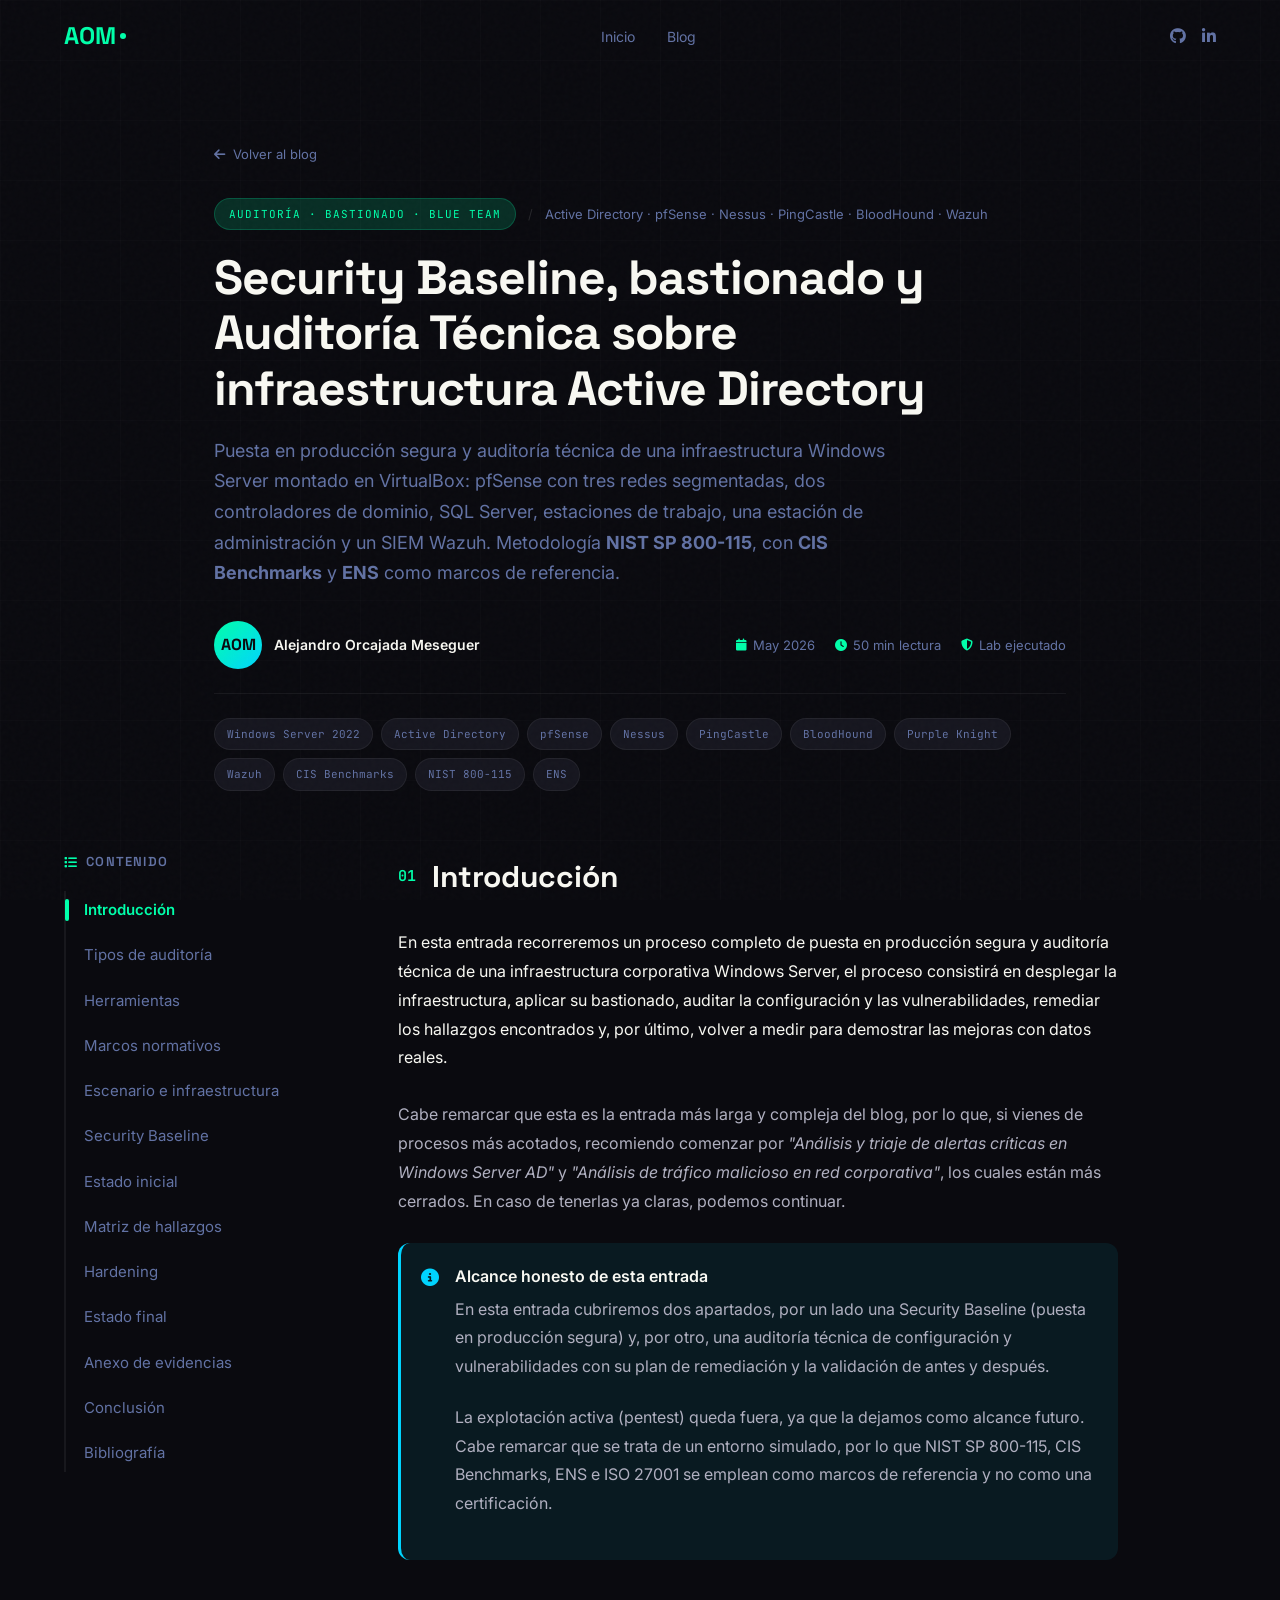
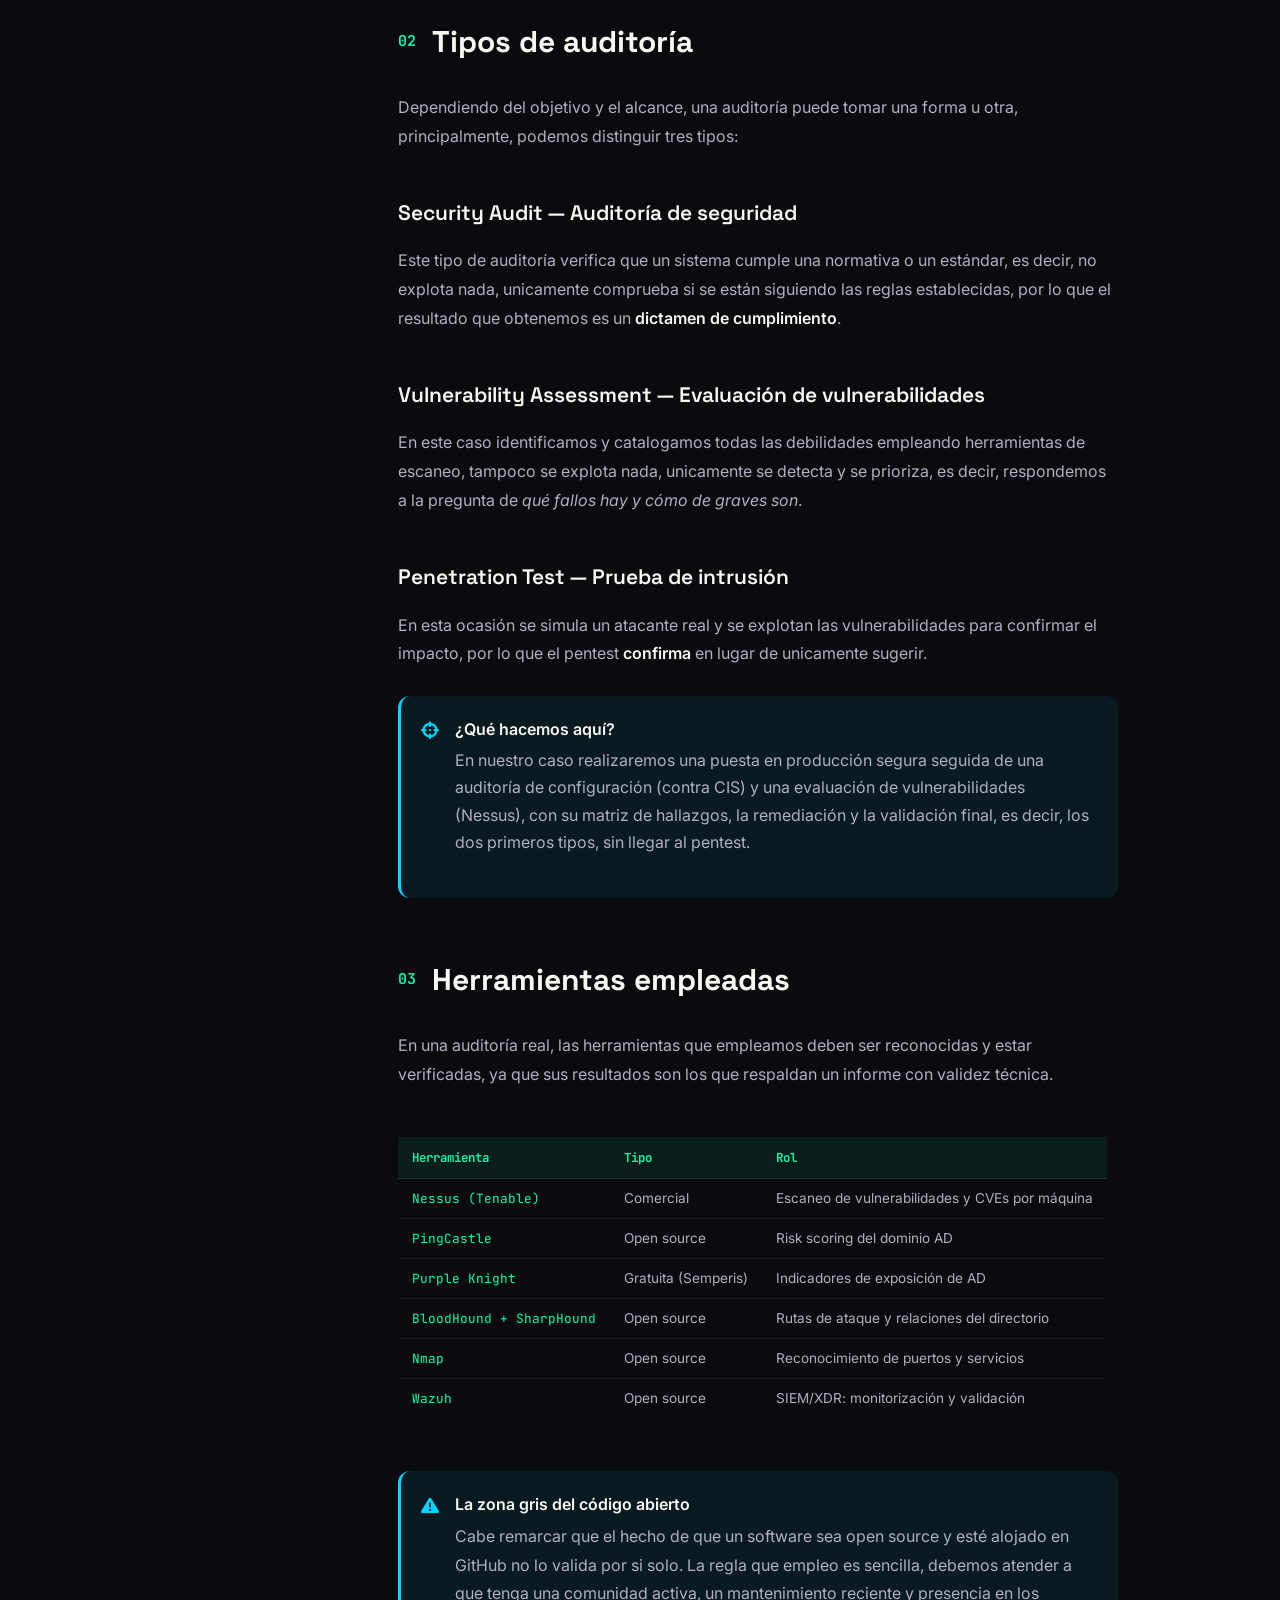
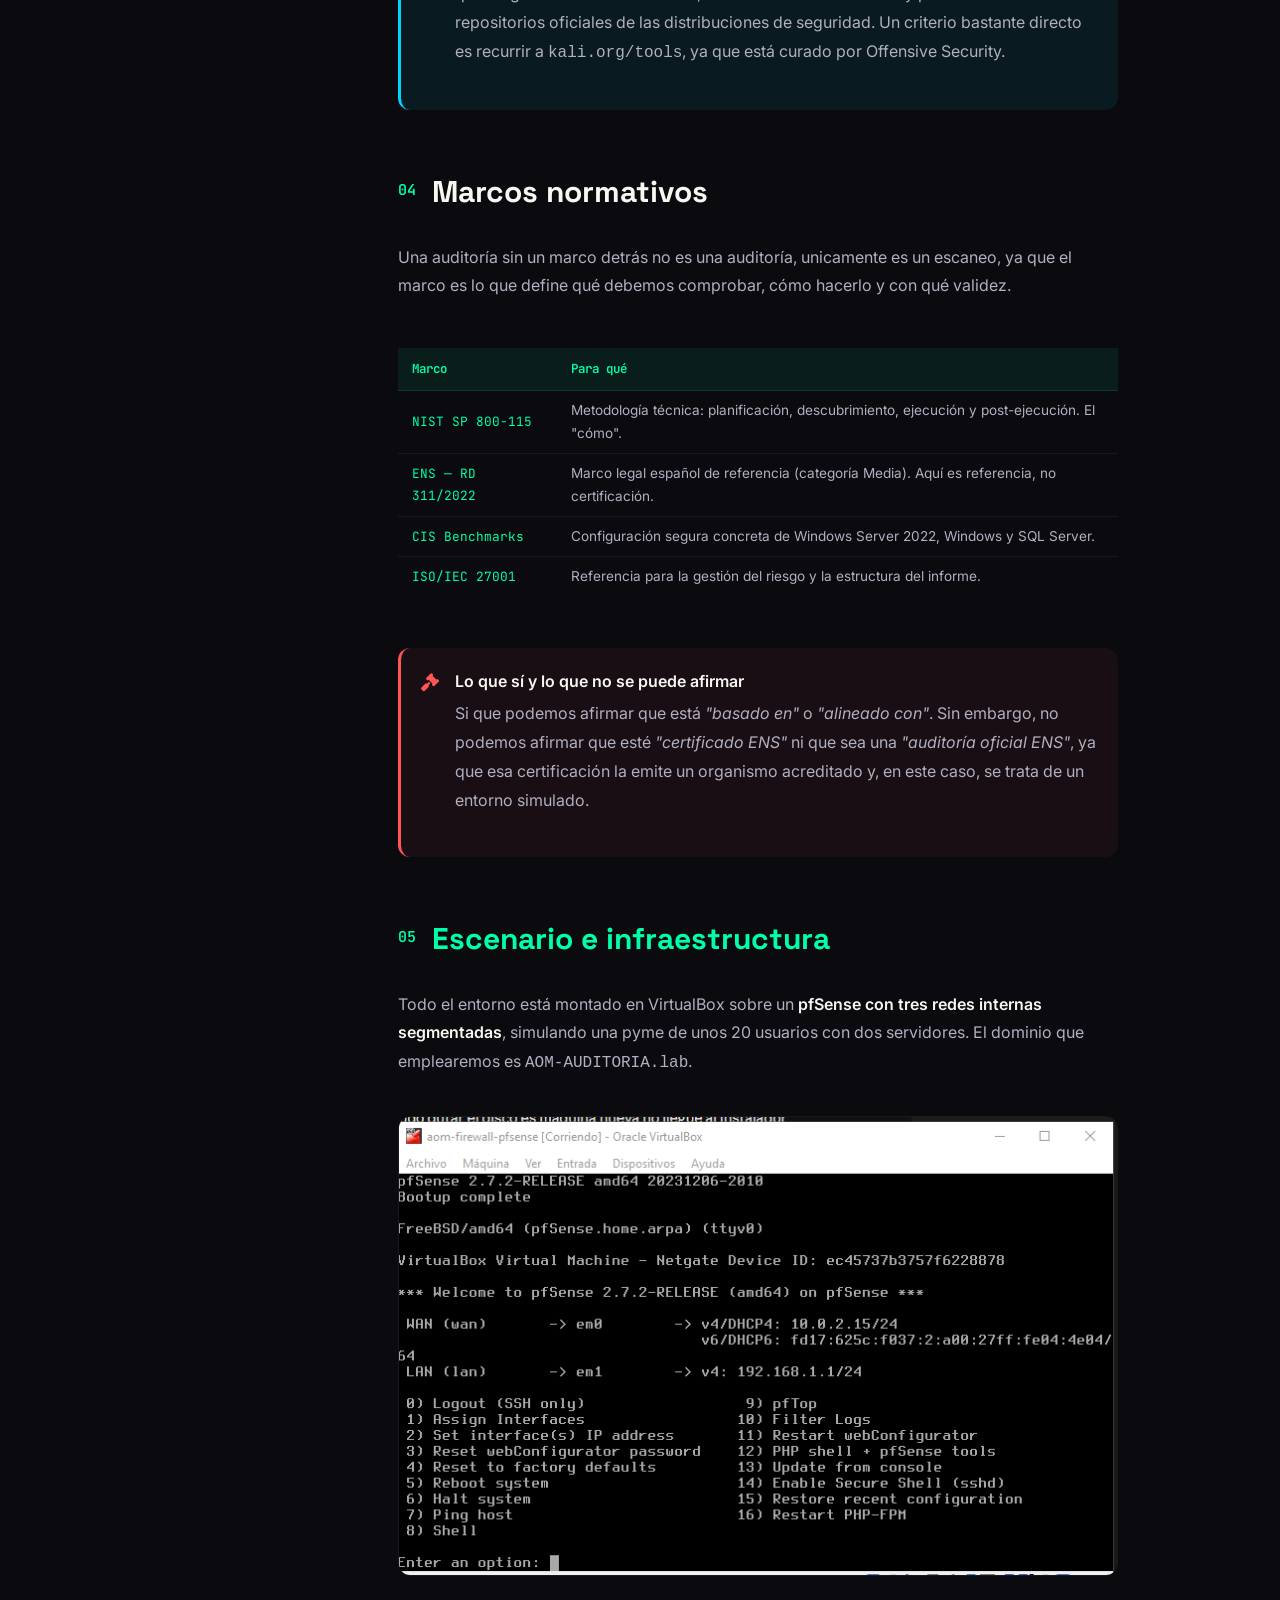
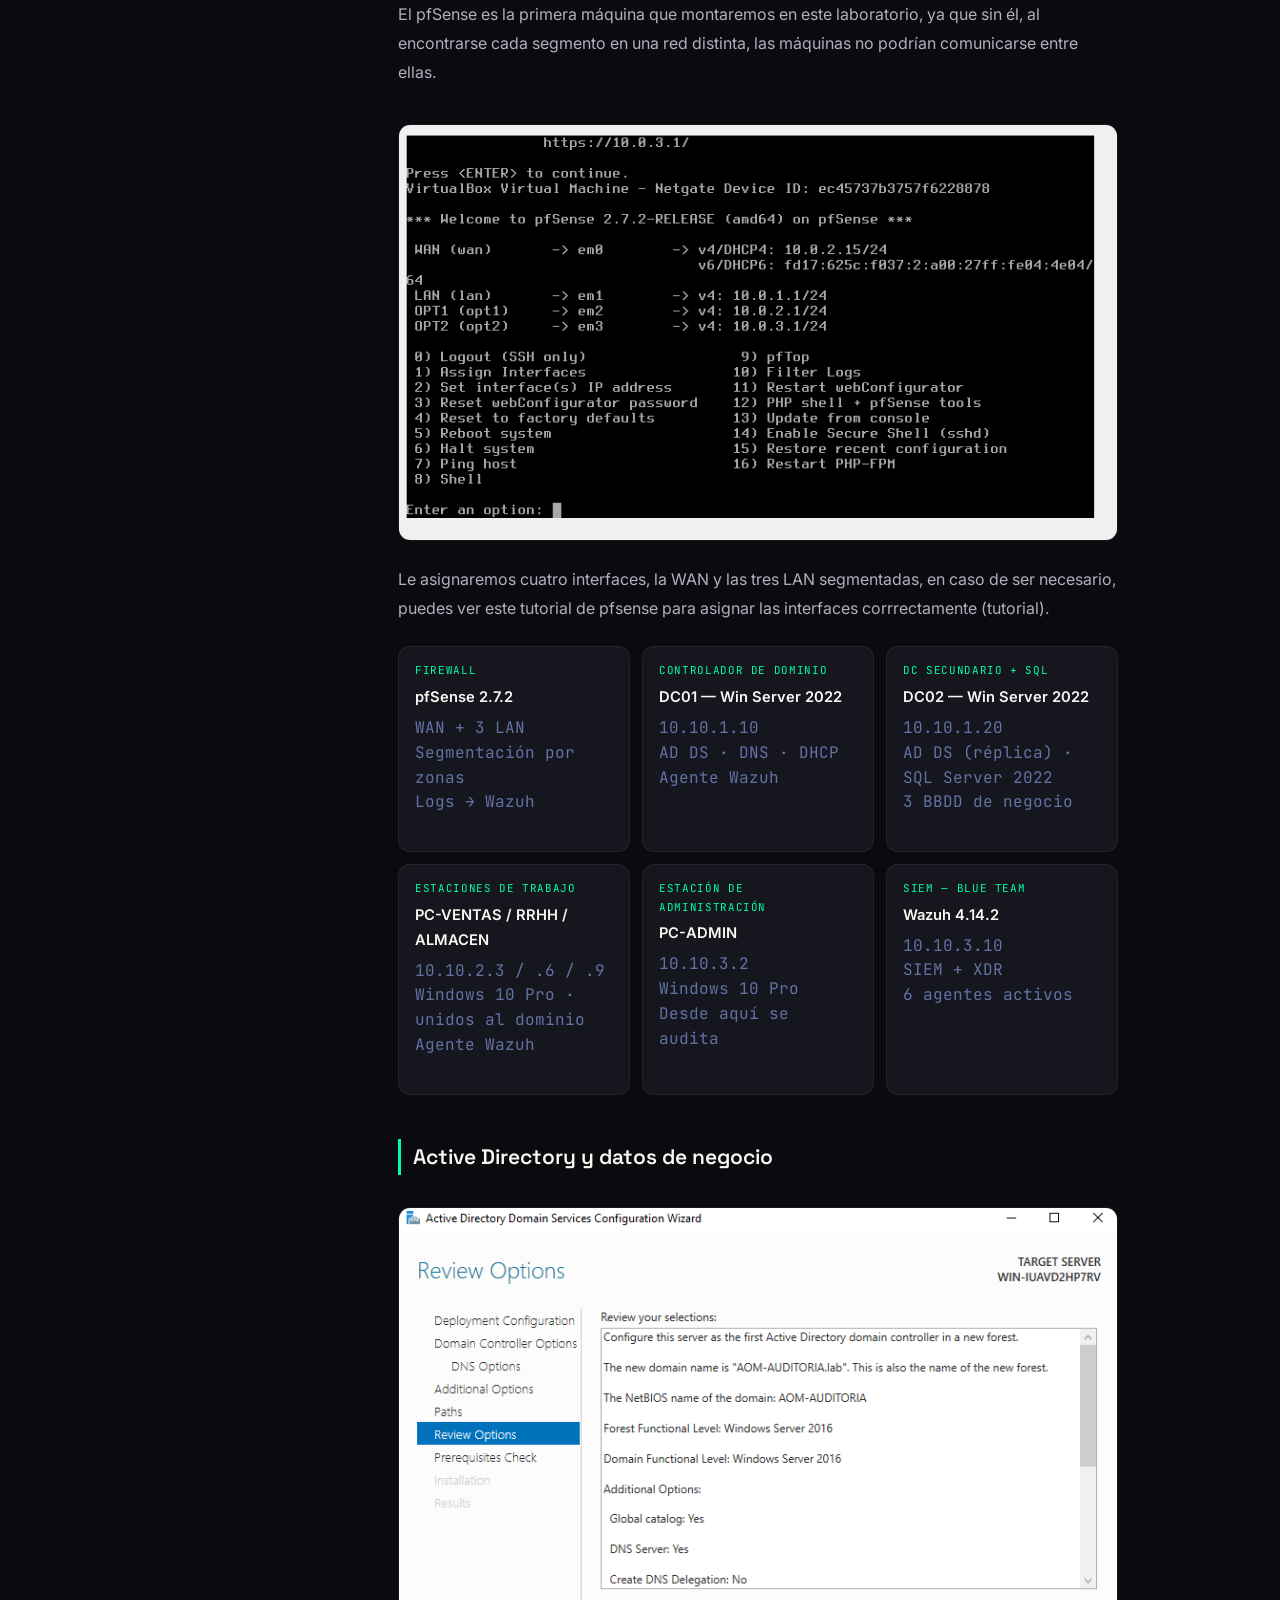
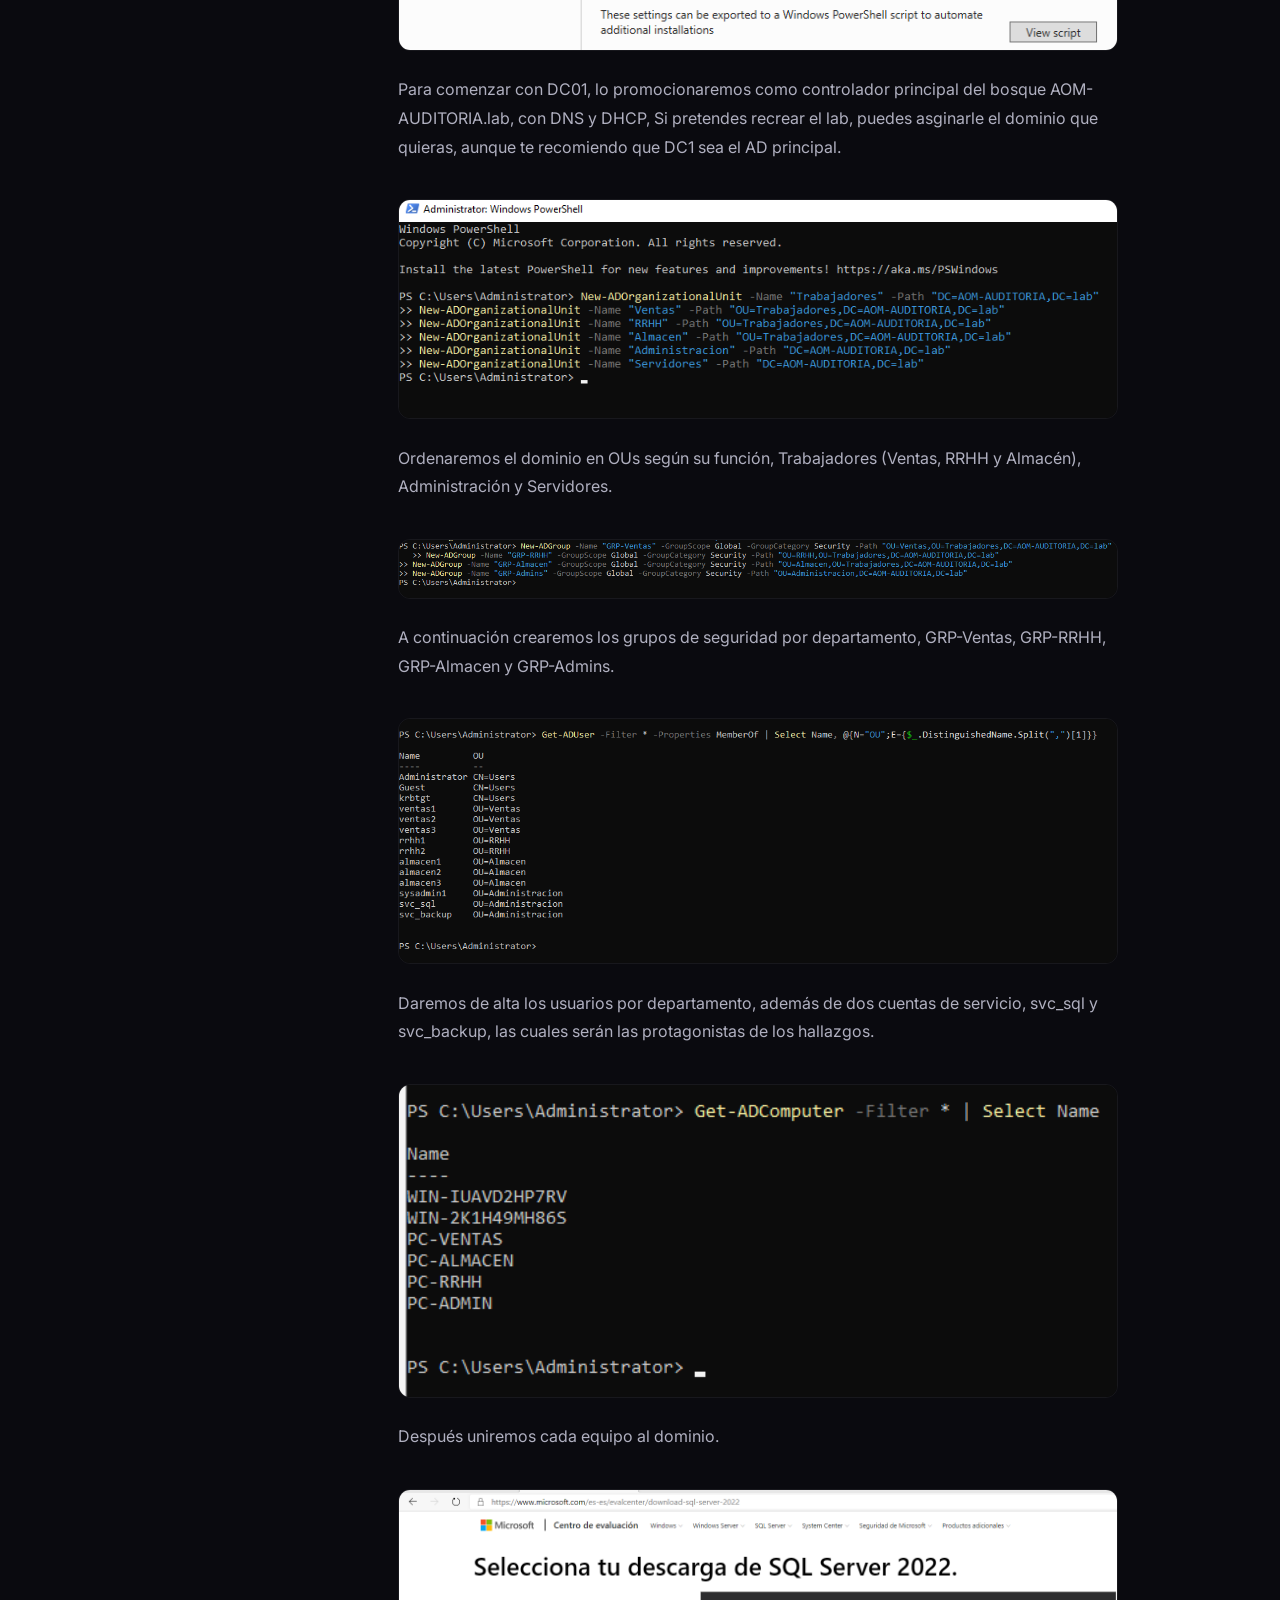
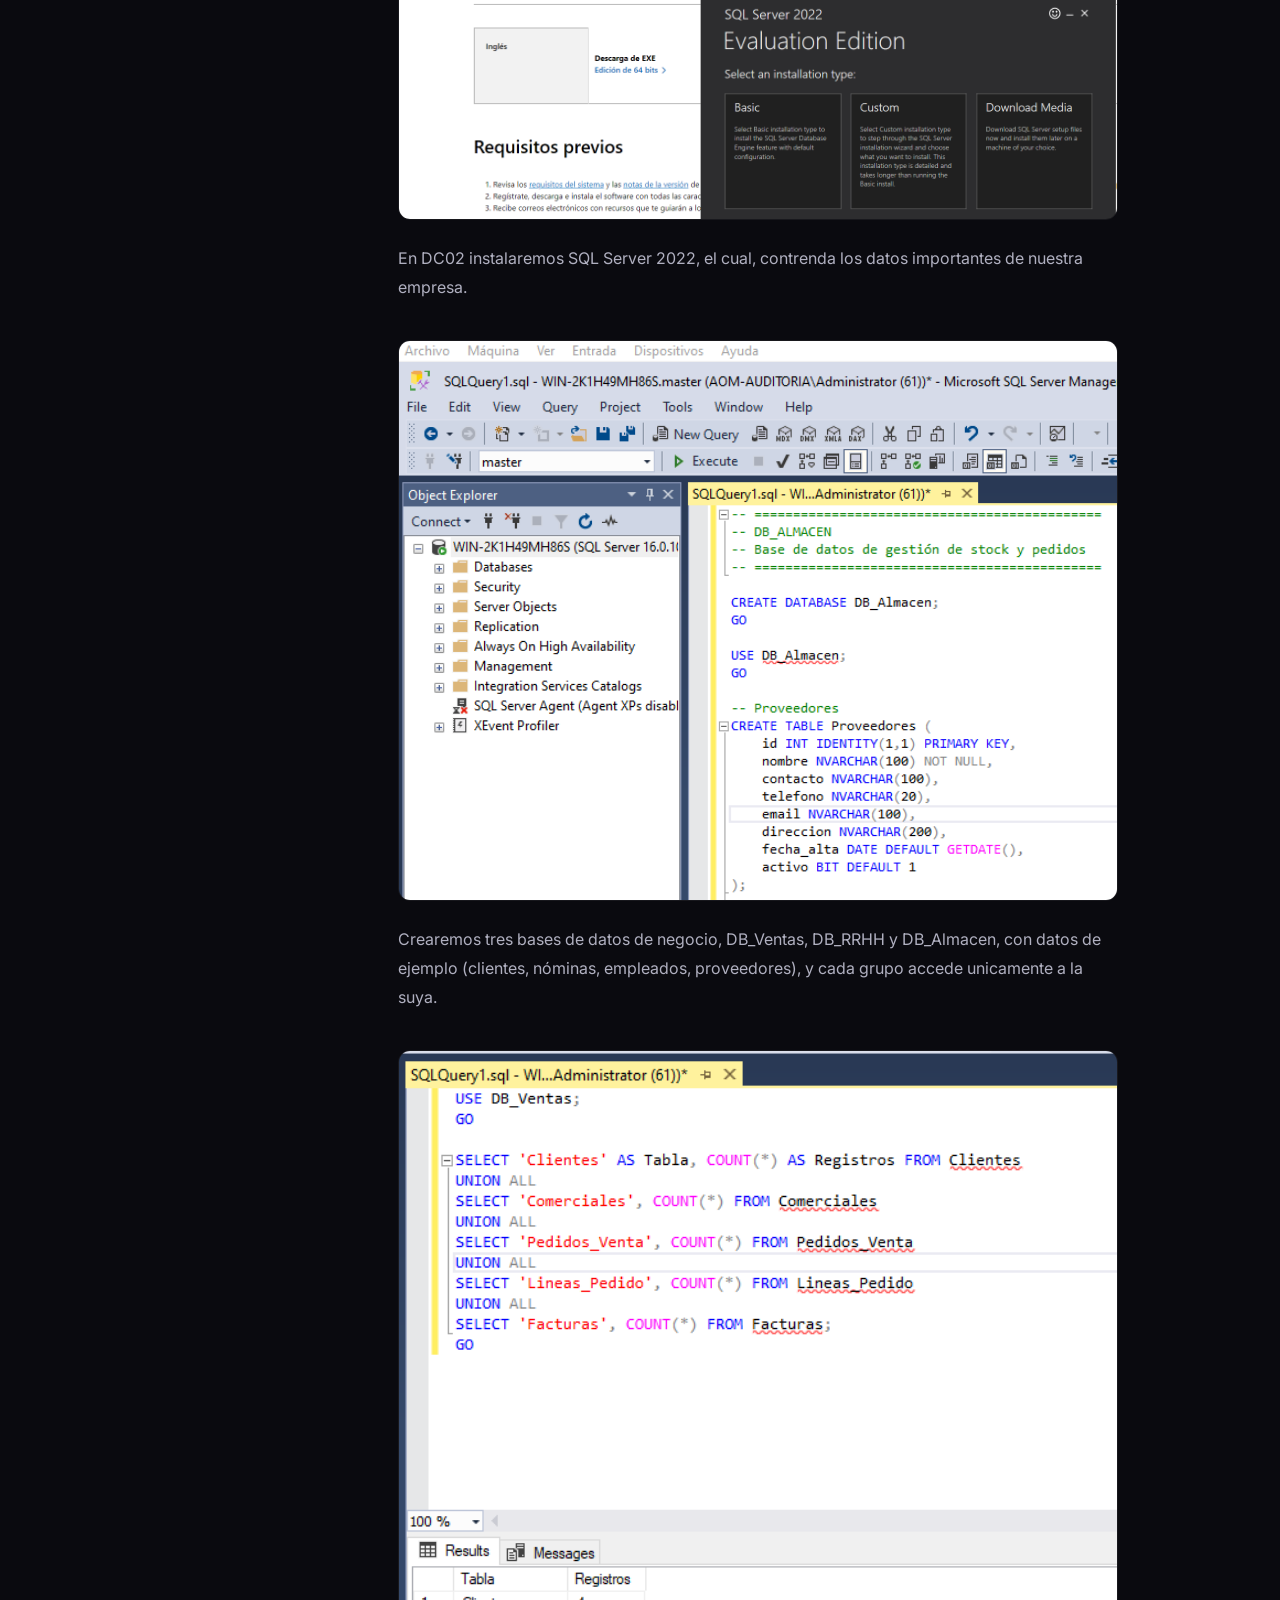
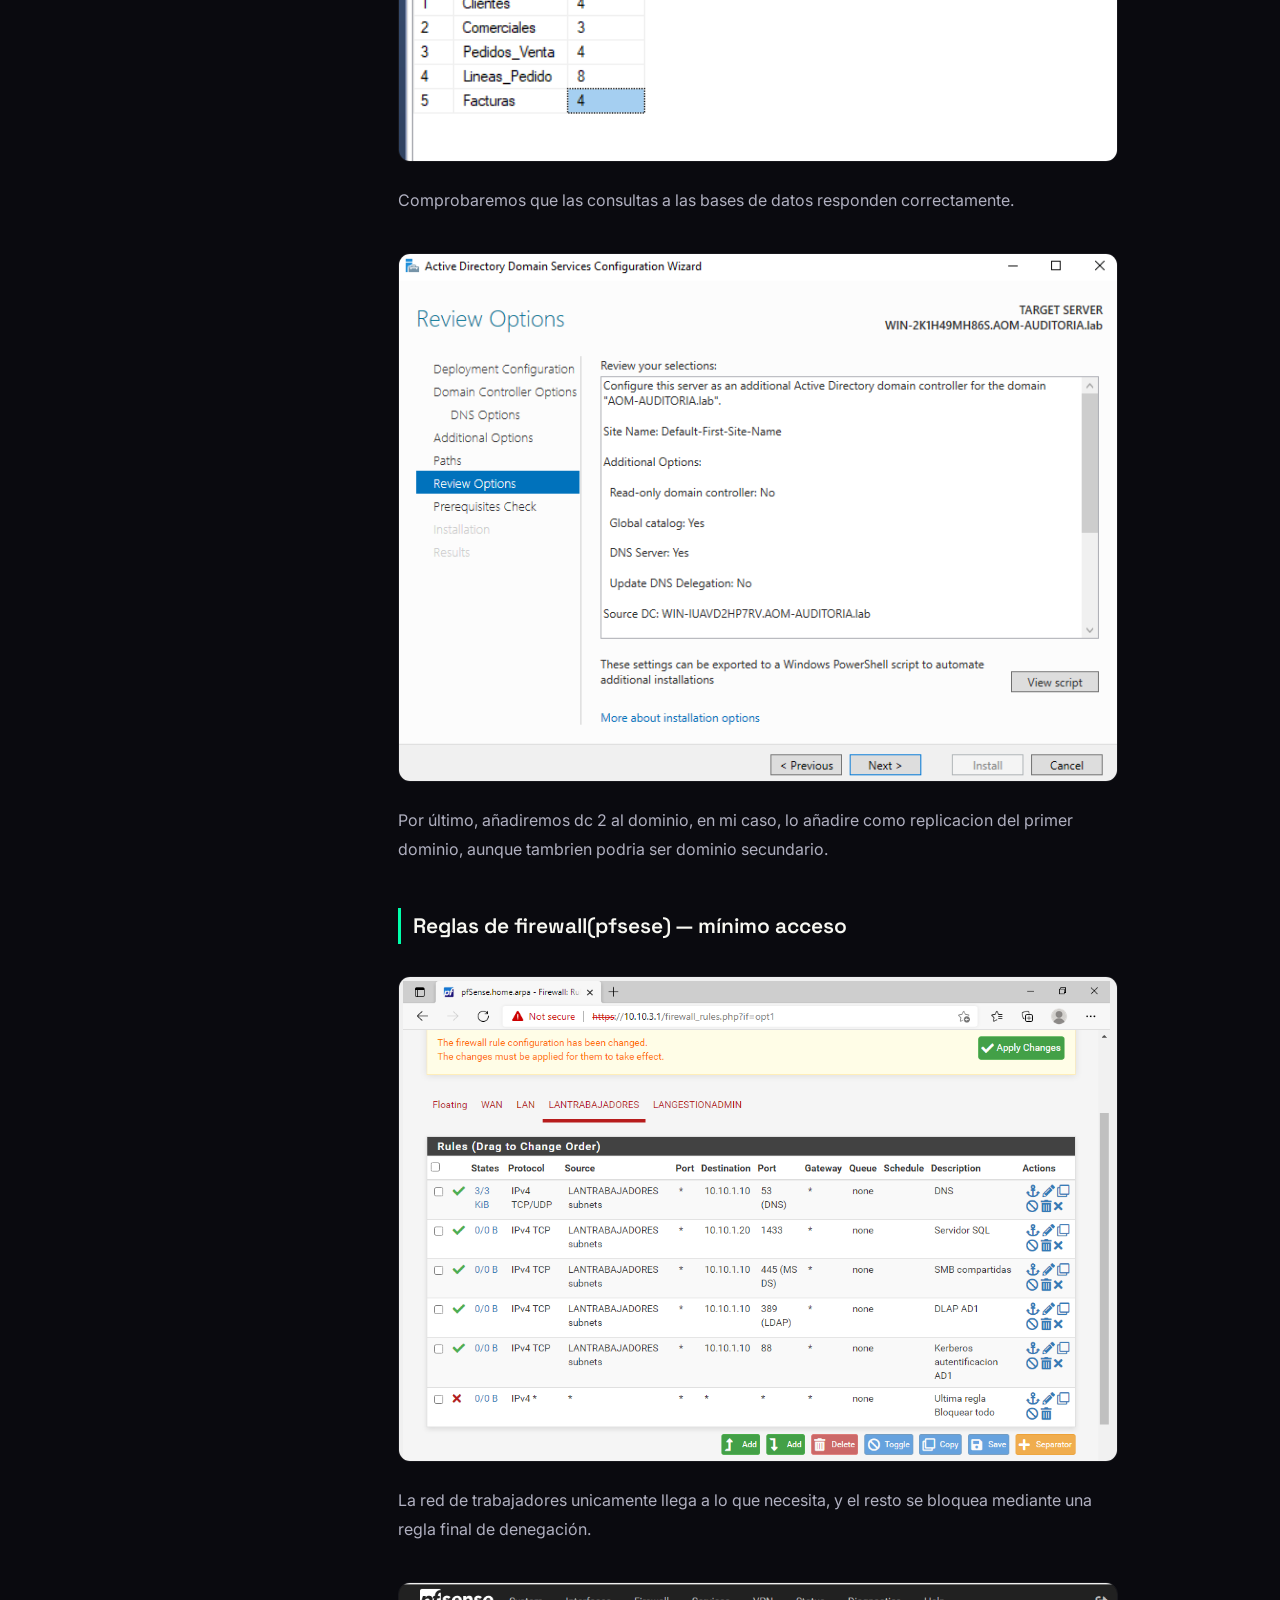
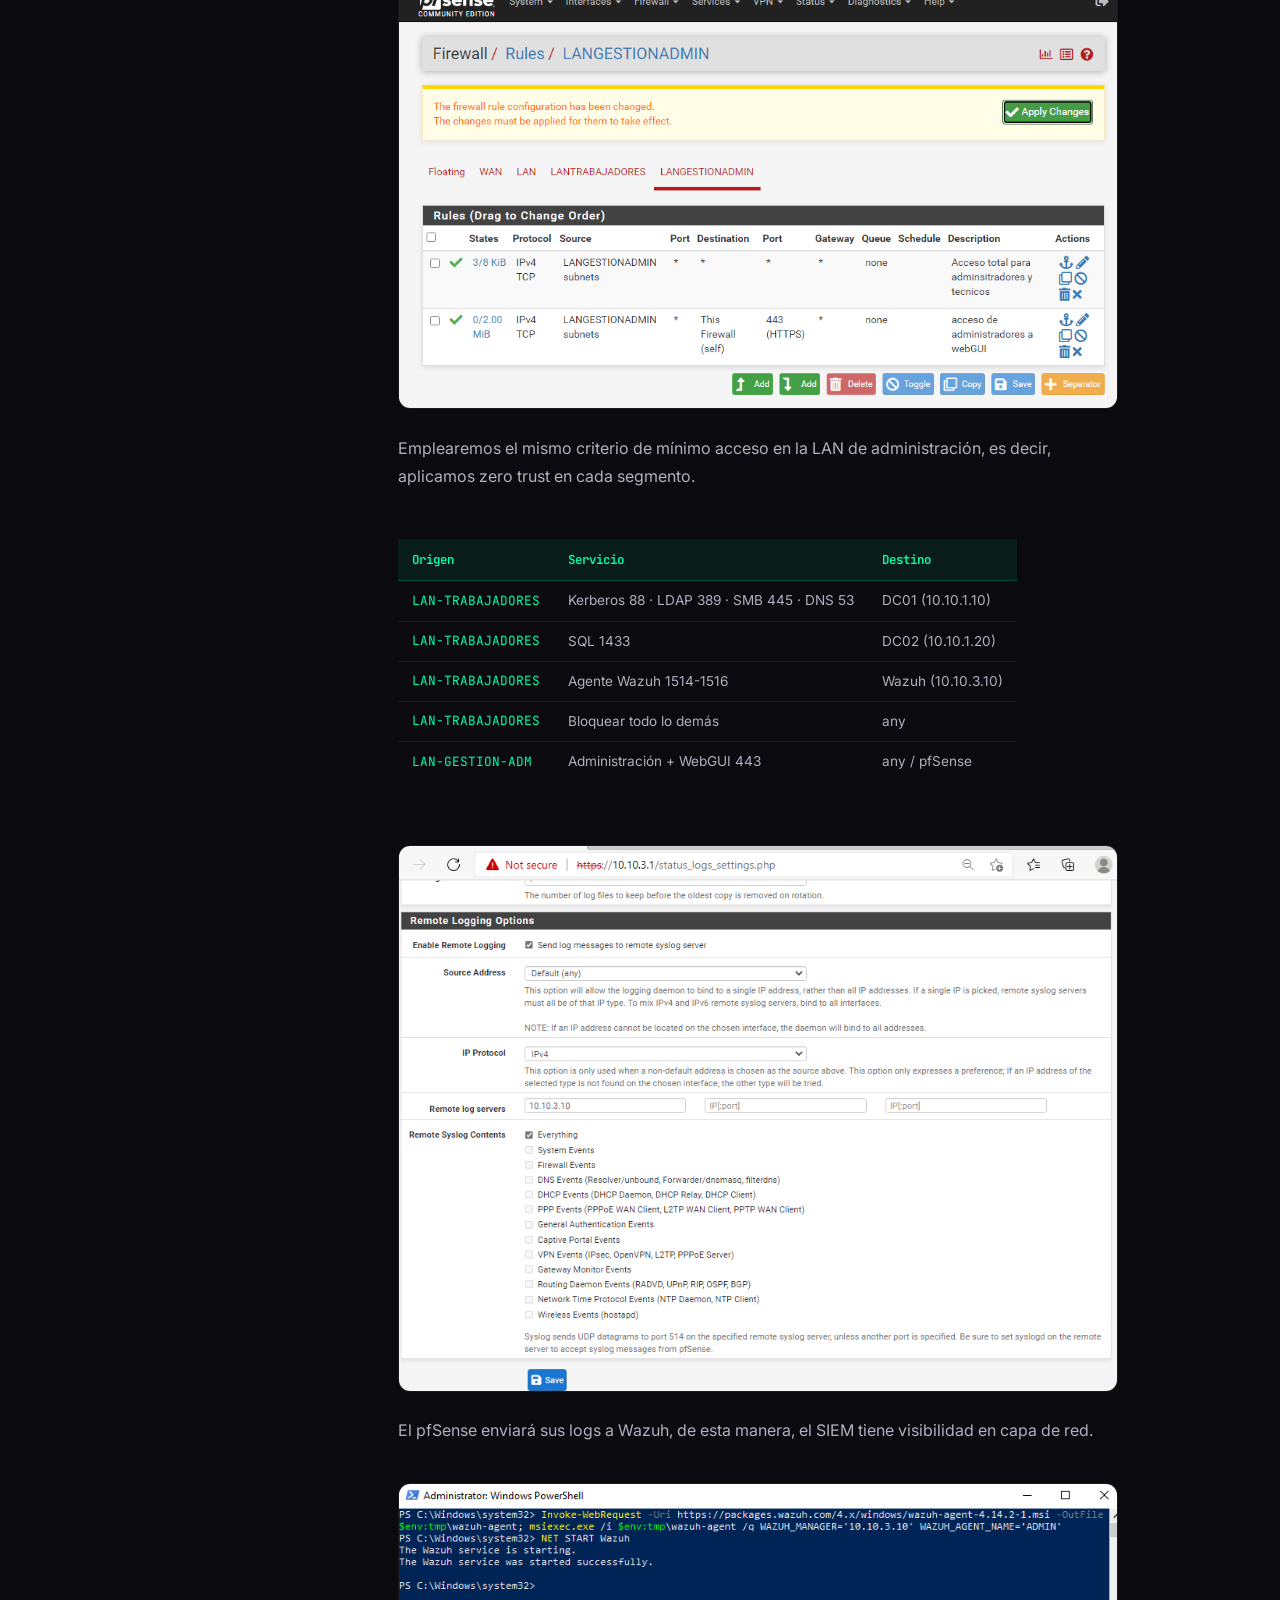
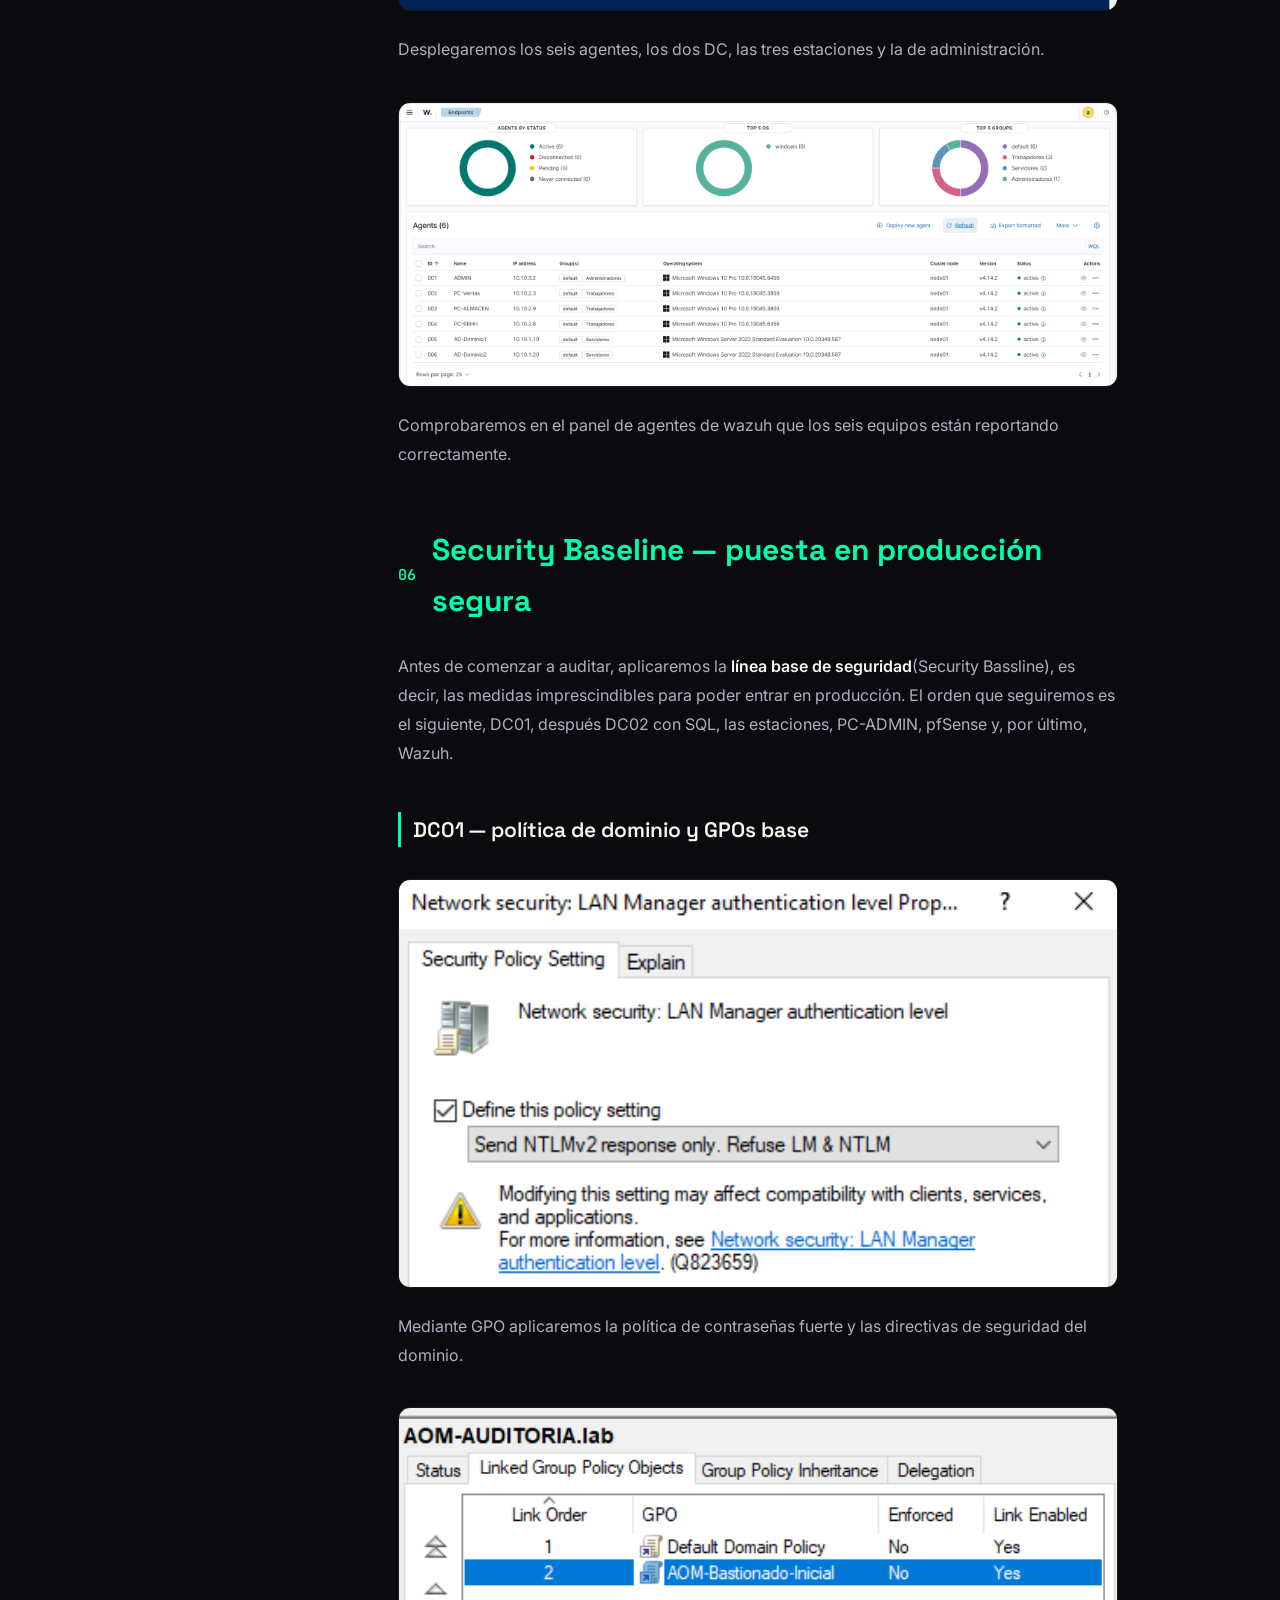
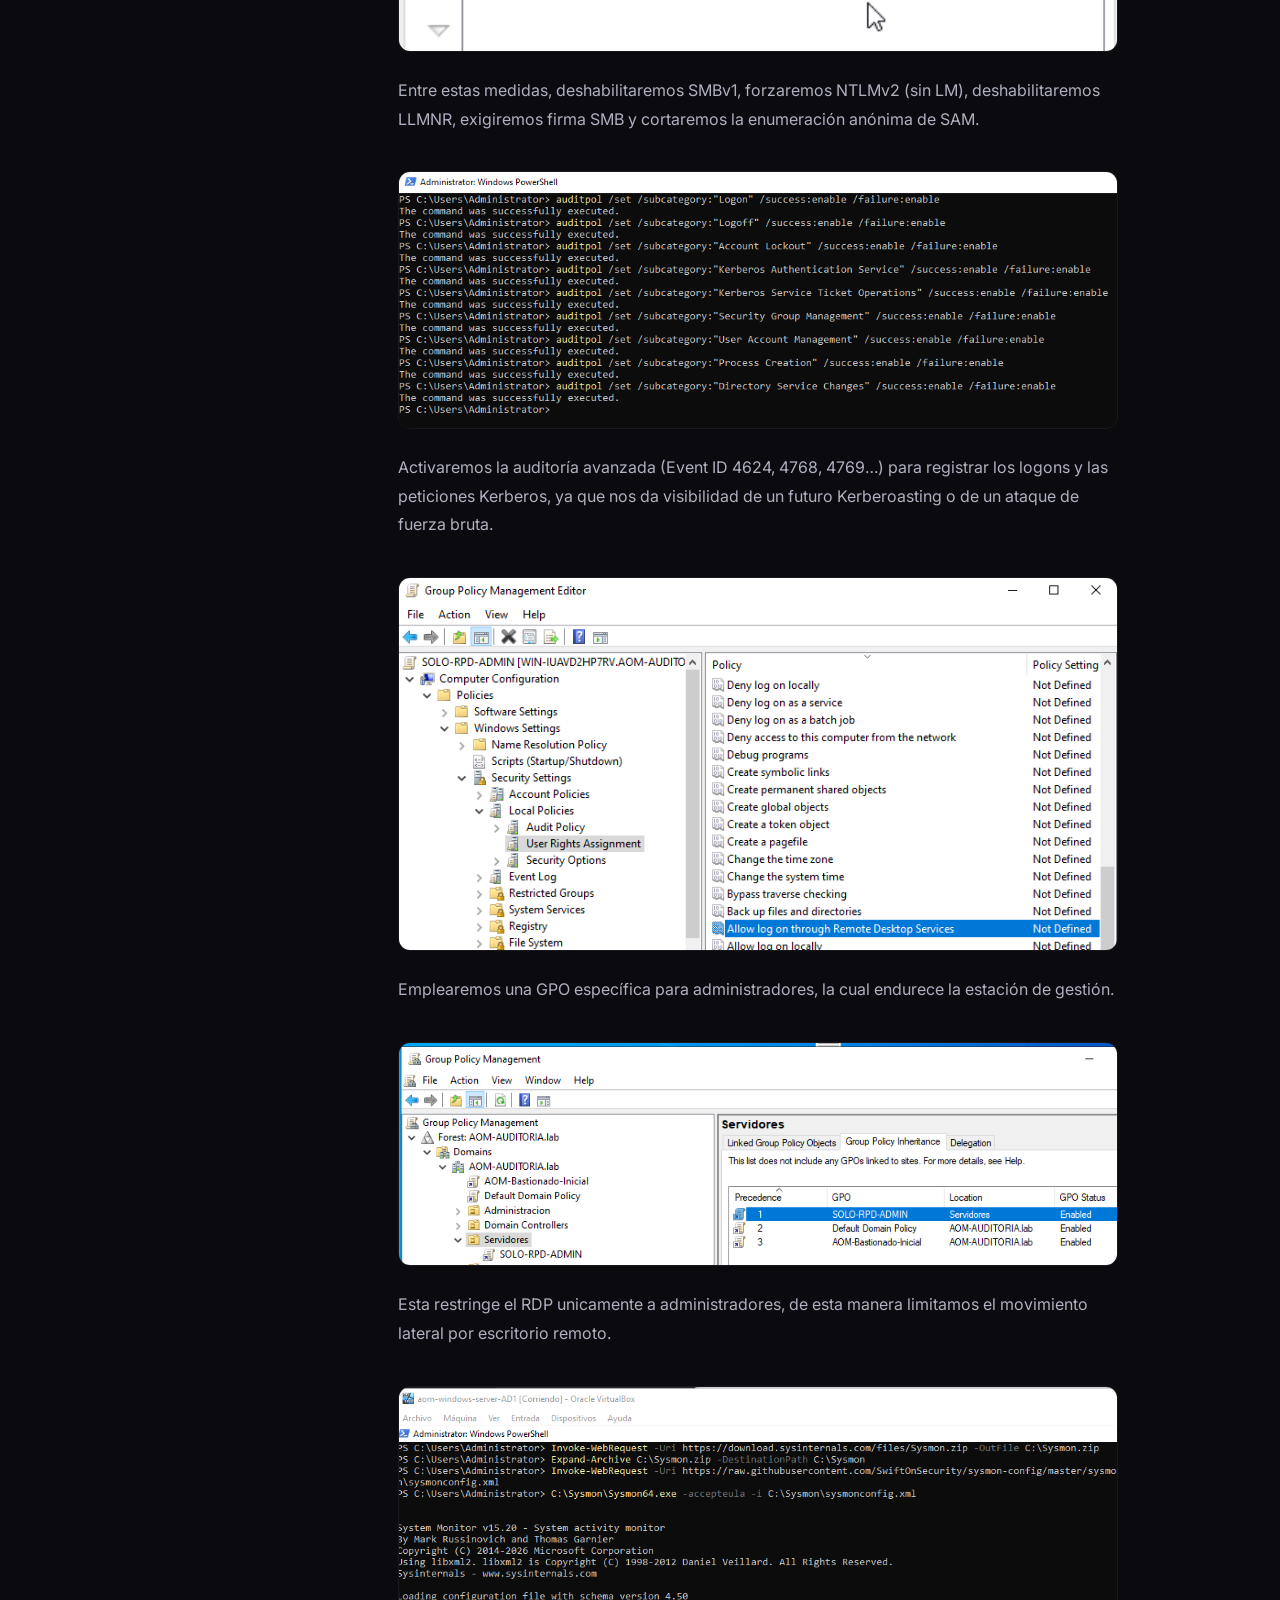
==== commit cb4997bf: "Add files via upload" ====
--- a/labs/auditoria_security_baseline_ad/auditoria_security_baseline_ad.html
+++ b/labs/auditoria_security_baseline_ad/auditoria_security_baseline_ad.html
@@ -3,7 +3,7 @@
 <head>
   <meta charset="utf-8"/>
   <meta name="viewport" content="width=device-width, initial-scale=1"/>
-  <title>Security Baseline y Auditoría Técnica sobre Active Directory: bastionado y validación antes/después | Alejandro Orcajada</title>
+  <title>Security Baseline, bastionado y Auditoría Técnica sobre infraestructura Active Directory | Alejandro Orcajada Meseguer</title>
   <meta name="description" content="Puesta en producción segura y auditoría técnica de configuración y vulnerabilidades sobre una infraestructura Windows Server 2022 (pfSense, AD, SQL, endpoints y Wazuh). NIST SP 800-115, con CIS Benchmarks y ENS como referencia. Resultado: Nessus de 70 críticas / 194 altas a 0/0 y PingCastle de 55 a 30."/>
   <meta name="author" content="Alejandro Orcajada"/>
   <meta name="theme-color" content="#0a0a0f"/>
@@ -31,7 +31,7 @@
 
 <nav class="navbar">
   <div class="nav-container">
-    <a href="index.html" class="nav-logo"><span class="logo-text">AO</span><span class="logo-dot"></span></a>
+    <a href="index.html" class="nav-logo"><span class="logo-text">AOM</span><span class="logo-dot"></span></a>
     <div class="nav-links">
       <a href="index.html" class="nav-item">Inicio</a>
       <a href="blog.html" class="nav-item">Blog</a>
@@ -73,20 +73,18 @@
     <span class="category-badge">Auditoría · Bastionado · Blue Team</span>
     <span class="subcategory">Active Directory · pfSense · Nessus · PingCastle · BloodHound · Wazuh</span>
   </div>
-  <h1 class="article-title">Security Baseline y Auditoría Técnica sobre Active Directory: bastionado y validación antes/después</h1>
+  <h1 class="article-title">Security Baseline, bastionado y Auditoría Técnica sobre infraestructura Active Directory</h1>
   <p class="article-excerpt">
-    Ciclo completo de puesta en producción segura y auditoría técnica de una infraestructura Windows Server 2022 montada
+    Puesta en producción segura y auditoría técnica de una infraestructura Windows Server montado
     en VirtualBox: pfSense con tres redes segmentadas, dos controladores de dominio, SQL Server, estaciones de trabajo,
-    una estación de administración y un SIEM Wazuh. Bastionamos, auditamos la configuración y las vulnerabilidades con
-    herramientas estándar de la industria y medimos el resultado antes y después. Metodología <strong>NIST SP 800-115</strong>,
+    una estación de administración y un SIEM Wazuh. Metodología <strong>NIST SP 800-115</strong>,
     con <strong>CIS Benchmarks</strong> y <strong>ENS</strong> como marcos de referencia.
   </p>
   <div class="article-info">
     <div class="author-info">
-      <div class="author-avatar">AO</div>
+      <div class="author-avatar">AOM</div>
       <div class="author-details">
-        <span class="author-name">Alejandro Orcajada</span>
-        <span class="author-role">Ciberseguridad · Auditoría · Blue Team</span>
+        <span class="author-name">Alejandro Orcajada Meseguer</span>
       </div>
     </div>
     <div class="article-stats">
@@ -143,30 +141,30 @@
 <!-- INTRO -->
     <section id="intro" class="content-section">
       <h2><span class="section-number">01</span> Introducción</h2>
-      <p class="lead">¡Buenas! En esta entrada recorremos el ciclo completo de <strong>puesta en producción segura</strong> y <strong>auditoría técnica</strong> de una infraestructura corporativa Windows Server real: desde que se despliega, pasando por su bastionado, hasta auditar su configuración y vulnerabilidades, remediar los hallazgos y volver a medir para demostrar la mejora con datos.</p>
-      <p>Te aviso: es la entrada más larga y compleja del blog. Si vienes de procesos más acotados, empieza por <em>"Análisis y triaje de alertas críticas en Windows Server AD"</em> y <em>"Análisis de tráfico malicioso en red corporativa"</em>, que son más cerrados. Si ya las tienes claras, adelante.</p>
-      <div class="callout callout-info"><div class="callout-icon"><i class="fas fa-info-circle"></i></div><div class="callout-content"><strong>Alcance honesto de esta entrada</strong><p>Cubre dos cosas: una <strong>Security Baseline</strong> (puesta en producción segura) y una <strong>auditoría técnica de configuración y vulnerabilidades</strong> con plan de remediación y validación antes/después.</p>
-
-<p>La <strong>explotación activa (pentest)</strong> queda fuera — la dejamos como alcance futuro. Es un <strong>entorno simulado</strong>: NIST SP 800-115, CIS Benchmarks, ENS e ISO 27001 se usan como <strong>marcos de referencia</strong>, no como certificación.</p></div></div>
+      <p class="lead">En esta entrada recorreremos un proceso completo de puesta en producción segura y auditoría técnica de una infraestructura corporativa Windows Server, el proceso consistirá en desplegar la infraestructura, aplicar su bastionado, auditar la configuración y las vulnerabilidades, remediar los hallazgos encontrados y, por último, volver a medir para demostrar las mejoras con datos reales.</p>
+      <p>Cabe remarcar que esta es la entrada más larga y compleja del blog, por lo que, si vienes de procesos más acotados, recomiendo comenzar por <em>"Análisis y triaje de alertas críticas en Windows Server AD"</em> y <em>"Análisis de tráfico malicioso en red corporativa"</em>, los cuales están más cerrados. En caso de tenerlas ya claras, podemos continuar.</p>
+      <div class="callout callout-info"><div class="callout-icon"><i class="fas fa-info-circle"></i></div><div class="callout-content"><strong>Alcance honesto de esta entrada</strong><p>En esta entrada cubriremos dos apartados, por un lado una Security Baseline (puesta en producción segura) y, por otro, una auditoría técnica de configuración y vulnerabilidades con su plan de remediación y la validación de antes y después.</p>
+
+<p>La explotación activa (pentest) queda fuera, ya que la dejamos como alcance futuro. Cabe remarcar que se trata de un entorno simulado, por lo que NIST SP 800-115, CIS Benchmarks, ENS e ISO 27001 se emplean como marcos de referencia</strong> y no como una certificación.</p></div></div>
     </section>
 
 <!-- TIPOS -->
     <section id="tipos" class="content-section">
       <h2><span class="section-number">02</span> Tipos de auditoría</h2>
-      <p>Según el objetivo y el alcance, auditar toma una forma distinta. Tres tipos principales:</p>
+      <p>Dependiendo del objetivo y el alcance, una auditoría puede tomar una forma u otra, principalmente, podemos distinguir tres tipos:</p>
       <h3>Security Audit — Auditoría de seguridad</h3>
-      <p>Verifica que un sistema cumple una normativa o estándar. No explota nada, comprueba si se siguen las reglas. El resultado es un <strong>dictamen de cumplimiento</strong>.</p>
+      <p>Este tipo de auditoría verifica que un sistema cumple una normativa o un estándar, es decir, no explota nada, unicamente comprueba si se están siguiendo las reglas establecidas, por lo que el resultado que obtenemos es un <strong>dictamen de cumplimiento</strong>.</p>
       <h3>Vulnerability Assessment — Evaluación de vulnerabilidades</h3>
-      <p>Identifica y cataloga todas las debilidades con herramientas de escaneo. No se explota, se detecta y se prioriza: <em>¿qué fallos hay y cuán graves son?</em></p>
+      <p>En este caso identificamos y catalogamos todas las debilidades empleando herramientas de escaneo, tampoco se explota nada, unicamente se detecta y se prioriza, es decir, respondemos a la pregunta de <em>qué fallos hay y cómo de graves son</em>.</p>
       <h3>Penetration Test — Prueba de intrusión</h3>
-      <p>Se simula un atacante real y se explotan las vulnerabilidades para confirmar impacto. El pentest <strong>confirma</strong>, no solo sugiere.</p>
-      <div class="callout callout-info"><div class="callout-icon"><i class="fas fa-crosshairs"></i></div><div class="callout-content"><strong>¿Qué hacemos aquí?</strong><p>Una <strong>puesta en producción segura</strong> seguida de <strong>auditoría de configuración (contra CIS) y evaluación de vulnerabilidades (Nessus)</strong>, con matriz de hallazgos, remediación y validación antes/después. Los dos primeros tipos, sin pentest.</p></div></div>
+      <p>En esta ocasión se simula un atacante real y se explotan las vulnerabilidades para confirmar el impacto, por lo que el pentest <strong>confirma</strong> en lugar de unicamente sugerir.</p>
+      <div class="callout callout-info"><div class="callout-icon"><i class="fas fa-crosshairs"></i></div><div class="callout-content"><strong>¿Qué hacemos aquí?</strong>En nuestro caso realizaremos una puesta en producción segura seguida de una auditoría de configuración (contra CIS) y una evaluación de vulnerabilidades (Nessus), con su matriz de hallazgos, la remediación y la validación final, es decir, los dos primeros tipos, sin llegar al pentest.</p></div></div>
     </section>
 
 <!-- HERRAMIENTAS -->
     <section id="herramientas" class="content-section">
       <h2><span class="section-number">03</span> Herramientas empleadas</h2>
-      <p>En una auditoría real las herramientas deben ser reconocidas y verificadas, porque sus resultados respaldan un informe con validez técnica.</p>
+      <p>En una auditoría real, las herramientas que empleamos deben ser reconocidas y estar verificadas, ya que sus resultados son los que respaldan un informe con validez técnica.</p>
       <div class="summary-table" style="overflow-x:auto"><table class="summary-table"><thead><tr><th>Herramienta</th><th>Tipo</th><th>Rol</th></tr></thead><tbody>
         <tr><td>Nessus (Tenable)</td><td>Comercial</td><td>Escaneo de vulnerabilidades y CVEs por máquina</td></tr>
         <tr><td>PingCastle</td><td>Open source</td><td>Risk scoring del dominio AD</td></tr>
@@ -175,34 +173,30 @@
         <tr><td>Nmap</td><td>Open source</td><td>Reconocimiento de puertos y servicios</td></tr>
         <tr><td>Wazuh</td><td>Open source</td><td>SIEM/XDR: monitorización y validación</td></tr>
       </tbody></table></div>
-      <div class="callout callout-info"><div class="callout-icon"><i class="fas fa-triangle-exclamation"></i></div><div class="callout-content"><strong>La zona gris del código abierto</strong><p>Que algo sea open source y esté en GitHub no lo valida. Regla práctica: comunidad activa, mantenimiento reciente y presencia en repositorios oficiales de distros de seguridad. Un criterio directo es <code>kali.org/tools</code>, curado por Offensive Security.</p></div></div>
+      <div class="callout callout-info"><div class="callout-icon"><i class="fas fa-triangle-exclamation"></i></div><div class="callout-content"><strong>La zona gris del código abierto</strong><p>Cabe remarcar que el hecho de que un software sea open source y esté alojado en GitHub no lo valida por si solo. La regla que empleo es sencilla, debemos atender a que tenga una comunidad activa, un mantenimiento reciente y presencia en los repositorios oficiales de las distribuciones de seguridad. Un criterio bastante directo es recurrir a <code>kali.org/tools</code>, ya que está curado por Offensive Security.</p></div></div>
     </section>
 
 <!-- MARCOS -->
     <section id="marcos" class="content-section">
       <h2><span class="section-number">04</span> Marcos normativos</h2>
-      <p>Una auditoría sin marco no es auditoría, es un escaneo. El marco define qué comprobar, cómo y con qué validez.</p>
+      <p>Una auditoría sin un marco detrás no es una auditoría, unicamente es un escaneo, ya que el marco es lo que define qué debemos comprobar, cómo hacerlo y con qué validez.</p>
       <div class="summary-table" style="overflow-x:auto"><table class="summary-table"><thead><tr><th>Marco</th><th>Para qué</th></tr></thead><tbody>
         <tr><td>NIST SP 800-115</td><td>Metodología técnica: planificación, descubrimiento, ejecución y post-ejecución. El "cómo".</td></tr>
         <tr><td>ENS — RD 311/2022</td><td>Marco legal español de referencia (categoría Media). Aquí es referencia, no certificación.</td></tr>
         <tr><td>CIS Benchmarks</td><td>Configuración segura concreta de Windows Server 2022, Windows y SQL Server.</td></tr>
         <tr><td>ISO/IEC 27001</td><td>Referencia para la gestión del riesgo y la estructura del informe.</td></tr>
       </tbody></table></div>
-      <div class="callout callout-danger"><div class="callout-icon"><i class="fas fa-gavel"></i></div><div class="callout-content"><strong>Lo que sí y lo que no se puede afirmar</strong><p>Se puede decir <em>"basado en / alineado con"</em>. <strong>No</strong> se puede decir <em>"certificado ENS"</em> ni <em>"auditoría oficial ENS"</em>: la certificación la emite un organismo acreditado, y este es un entorno simulado.</p></div></div>
+      <div class="callout callout-danger"><div class="callout-icon"><i class="fas fa-gavel"></i></div><div class="callout-content"><strong>Lo que sí y lo que no se puede afirmar</strong><p>Si que podemos afirmar que está <em>"basado en"</em> o <em>"alineado con"</em>. Sin embargo, no podemos afirmar que esté <em>"certificado ENS"</em> ni que sea una <em>"auditoría oficial ENS"</em>, ya que esa certificación la emite un organismo acreditado y, en este caso, se trata de un entorno simulado.</p></div></div>
     </section>
 
 <!-- ESCENARIO -->
     <section id="escenario" class="content-section grp-prep">
       <h2><span class="section-number">05</span> Escenario e infraestructura</h2>
-      <p>Todo está montado en VirtualBox sobre un <strong>pfSense con tres redes internas segmentadas</strong>, simulando una pyme de ~20 usuarios con dos servidores. Dominio: <code>AOM-AUDITORIA.lab</code>.</p>
+      <p>Todo el entorno está montado en VirtualBox sobre un <strong>pfSense con tres redes internas segmentadas</strong>, simulando una pyme de unos 20 usuarios con dos servidores. El dominio que emplearemos es <code>AOM-AUDITORIA.lab</code>.</p>
       <img src="img/pfsense-panel.png" alt="Panel de consola de pfSense recién instalado" loading="lazy" decoding="async" class="img-lab">
-      <p class="img-caption">Panel de consola de pfSense recién instalado</p>
+      <p>El pfSense es la primera máquina que montaremos en este laboratorio, ya que sin él, al encontrarse cada segmento en una red distinta, las máquinas no podrían comunicarse entre ellas.</p>
       <img src="img/pfsense-interfaces.png" alt="Asignación de las interfaces de red en pfSense" loading="lazy" decoding="async" class="img-lab">
-      <p class="img-caption">Asignación de las interfaces de red en pfSense</p>
-      <img src="img/pfsense-adaptadores.png" alt="Adaptadores de red de pfSense configurados en VirtualBox" loading="lazy" decoding="async" class="img-lab">
-      <p class="img-caption">Adaptadores de red de pfSense configurados en VirtualBox</p>
-
-      <p>pfSense es la primera máquina: sin él, al estar cada segmento en una red distinta, las máquinas no se comunicarían. Le damos cuatro interfaces — WAN y tres LAN: <code>LAN-SERVIDORES</code> (10.10.1.0/24), <code>LAN-TRABAJADORES</code> (10.10.2.0/24) y <code>LAN-GESTION-ADM</code> (10.10.3.0/24).</p>
+      <p>Le asignaremos cuatro interfaces, la WAN y las tres LAN segmentadas, en caso de ser necesario, puedes ver este tutorial de pfsense para asignar las interfaces corrrectamente (tutorial).</p>
       <div class="vm-row">
         <div class="vm-card"><span class="vm-label">Firewall</span><h4>pfSense 2.7.2</h4><p>WAN + 3 LAN<br>Segmentación por zonas<br>Logs &#8594; Wazuh</p></div>
         <div class="vm-card"><span class="vm-label">Controlador de dominio</span><h4>DC01 — Win Server 2022</h4><p>10.10.1.10<br>AD DS · DNS · DHCP<br>Agente Wazuh</p></div>
@@ -213,38 +207,32 @@
       </div>
       <h3>Active Directory y datos de negocio</h3>
       <img src="img/dc01-dominio.png" alt="Promoción de DC01 a controlador de dominio" loading="lazy" decoding="async" class="img-lab">
-      <p class="img-caption">Promoción de DC01 a controlador de dominio</p>
+      <p> Para comenzar con DC01, lo promocionaremos como controlador principal del bosque AOM-AUDITORIA.lab, con DNS y DHCP, Si pretendes recrear el lab, puedes asginarle el dominio que quieras, aunque te recomiendo que DC1 sea el AD principal.</p>
       <img src="img/dc01-ous.png" alt="Estructura de unidades organizativas en Active Directory" loading="lazy" decoding="async" class="img-lab">
-      <p class="img-caption">Estructura de unidades organizativas en Active Directory</p>
-
-      <p>DC01 se promociona como controlador principal del bosque <code>AOM-AUDITORIA.lab</code> con DNS y DHCP, y ordenamos el dominio en OUs por función: <code>Trabajadores</code> (Ventas, RRHH, Almacén), <code>Administracion</code> y <code>Servidores</code>.</p>
+      <p>Ordenaremos el dominio en OUs según su función, Trabajadores (Ventas, RRHH y Almacén), Administración y Servidores.</p>
+
       <img src="img/dc01-grupos.png" alt="Grupos de seguridad del dominio" loading="lazy" decoding="async" class="img-lab">
-      <p class="img-caption">Grupos de seguridad del dominio</p>
+      <p>A continuación crearemos los grupos de seguridad por departamento, GRP-Ventas, GRP-RRHH, GRP-Almacen y GRP-Admins.</p>
       <img src="img/dc01-usuarios.png" alt="Usuarios del dominio dados de alta" loading="lazy" decoding="async" class="img-lab">
-      <p class="img-caption">Usuarios del dominio dados de alta</p>
+      <p>Daremos de alta los usuarios por departamento, además de dos cuentas de servicio, svc_sql y svc_backup, las cuales serán las protagonistas de los hallazgos.</p>
       <img src="img/dc01-pcs-unidos.png" alt="Equipos unidos al dominio" loading="lazy" decoding="async" class="img-lab">
-      <p class="img-caption">Equipos unidos al dominio</p>
-
-      <p>Damos de alta usuarios por departamento y sus grupos (<code>GRP-Ventas</code>, <code>GRP-RRHH</code>, <code>GRP-Almacen</code>, <code>GRP-Admins</code>), más dos cuentas de servicio: <code>svc_sql</code> y <code>svc_backup</code> — protagonistas de los hallazgos. Después unimos cada equipo al dominio.</p>
+      <p>Después uniremos cada equipo al dominio.</p>
+
       <img src="img/dc02-sql.png" alt="Instalación de SQL Server 2022 en DC02" loading="lazy" decoding="async" class="img-lab">
-      <p class="img-caption">Instalación de SQL Server 2022 en DC02</p>
+      <p>En DC02 instalaremos SQL Server 2022, el cual, contrenda los datos importantes de nuestra empresa.</p>
       <img src="img/dc02-bbdd.png" alt="Creación de las bases de datos de negocio" loading="lazy" decoding="async" class="img-lab">
-      <p class="img-caption">Creación de las bases de datos de negocio</p>
-
-      <p>En DC02 instalamos SQL Server 2022 con tres bases de datos de negocio — <code>DB_Ventas</code>, <code>DB_RRHH</code>, <code>DB_Almacen</code> — con datos de ejemplo (clientes, nóminas, empleados, proveedores). Cada grupo accede solo a su BBDD.</p>
+      <p>Crearemos tres bases de datos de negocio, DB_Ventas, DB_RRHH y DB_Almacen, con datos de ejemplo (clientes, nóminas, empleados, proveedores), y cada grupo accede unicamente a la suya.</p>
+
       <img src="img/dc02-probar-bbdd.png" alt="Comprobación de las bases de datos" loading="lazy" decoding="async" class="img-lab">
-      <p class="img-caption">Comprobación de las bases de datos</p>
+      <p>Comprobaremos que las consultas a las bases de datos responden correctamente.</p>
       <img src="img/dc02-resumen.png" alt="Resumen del servidor DC02" loading="lazy" decoding="async" class="img-lab">
-      <p class="img-caption">Resumen del servidor DC02</p>
-
-      <p>Comprobamos las consultas y dejamos el inventario de DC02 documentado.</p>
-      <h3>Reglas de firewall — mínimo acceso</h3>
+      <p>Por último, añadiremos dc 2 al dominio, en mi caso, lo añadire como replicacion del primer dominio, aunque tambrien podria ser dominio secundario. </p>
+      <h3>Reglas de firewall(pfsese) — mínimo acceso</h3>
       <img src="img/pfsense-reglas.png" alt="Reglas de firewall para la LAN de trabajadores" loading="lazy" decoding="async" class="img-lab">
-      <p class="img-caption">Reglas de firewall para la LAN de trabajadores</p>
+      <p>La red de trabajadores unicamente llega a lo que necesita, y el resto se bloquea mediante una regla final de denegación.</p>
       <img src="img/pfsense-reglas-admins.png" alt="Reglas de firewall para la LAN de administración" loading="lazy" decoding="async" class="img-lab">
-      <p class="img-caption">Reglas de firewall para la LAN de administración</p>
-
-      <p>La red de trabajadores solo llega a lo necesario; el resto se bloquea con una regla final de denegación — <em>zero trust</em> aplicado a segmentos.</p>
+      <p>Emplearemos el mismo criterio de mínimo acceso en la LAN de administración, es decir, aplicamos zero trust en cada segmento.</p>
+
       <div class="summary-table" style="overflow-x:auto"><table class="summary-table"><thead><tr><th>Origen</th><th>Servicio</th><th>Destino</th></tr></thead><tbody>
         <tr><td>LAN-TRABAJADORES</td><td>Kerberos 88 · LDAP 389 · SMB 445 · DNS 53</td><td>DC01 (10.10.1.10)</td></tr>
         <tr><td>LAN-TRABAJADORES</td><td>SQL 1433</td><td>DC02 (10.10.1.20)</td></tr>
@@ -253,90 +241,70 @@
         <tr><td>LAN-GESTION-ADM</td><td>Administración + WebGUI 443</td><td>any / pfSense</td></tr>
       </tbody></table></div>
       <img src="img/pfsense-log-wazuh.png" alt="Envío de logs de pfSense a Wazuh" loading="lazy" decoding="async" class="img-lab">
-      <p class="img-caption">Envío de logs de pfSense a Wazuh</p>
-
-      <p>pfSense envía sus logs a Wazuh, de modo que el SIEM tiene visibilidad también de la capa de red.</p>
+      <p>El pfSense enviará sus logs a Wazuh, de esta manera, el SIEM tiene visibilidad en capa de red.</p>
+
       <img src="img/wazuh-desplegar.png" alt="Despliegue de los agentes Wazuh" loading="lazy" decoding="async" class="img-lab">
-      <p class="img-caption">Despliegue de los agentes Wazuh</p>
+      <p>Desplegaremos los seis agentes, los dos DC, las tres estaciones y la de administración.</p>
       <img src="img/wazuh-agentes.png" alt="Panel de agentes de Wazuh con los seis equipos" loading="lazy" decoding="async" class="img-lab">
-      <p class="img-caption">Panel de agentes de Wazuh con los seis equipos</p>
-      <img src="img/wazuh-prueba.png" alt="Wazuh recogiendo una prueba de los administradores" loading="lazy" decoding="async" class="img-lab">
-      <p class="img-caption">Wazuh recogiendo una prueba de los administradores</p>
-
-      <p>Desplegamos los seis agentes (los dos DC, las tres estaciones y la de administración), comprobamos que reportan y lanzamos una prueba que Wazuh recoge sin problema. El escenario está listo.</p>
+      <p>Comprobaremos en el panel de agentes de wazuh que los seis equipos están reportando correctamente.</p>
     </section>
 
 <!-- BASELINE -->
     <section id="baseline" class="content-section grp-prep">
       <h2><span class="section-number">06</span> Security Baseline — puesta en producción segura</h2>
-      <p>Antes de auditar aplicamos la <strong>línea base de seguridad</strong>: las medidas imprescindibles para entrar en producción. Orden: DC01 &#8594; DC02/SQL &#8594; estaciones &#8594; PC-ADMIN &#8594; pfSense &#8594; Wazuh.</p>
+      <p>Antes de comenzar a auditar, aplicaremos la <strong>línea base de seguridad</strong>(Security Bassline), es decir, las medidas imprescindibles para poder entrar en producción. El orden que seguiremos es el siguiente, DC01, después DC02 con SQL, las estaciones, PC-ADMIN, pfSense y, por último, Wazuh.</p>
       <h3>DC01 — política de dominio y GPOs base</h3>
       <img src="img/baseline-gpo-dominio.png" alt="GPO de seguridad base del dominio" loading="lazy" decoding="async" class="img-lab">
-      <p class="img-caption">GPO de seguridad base del dominio</p>
+      <p>Mediante GPO aplicaremos la política de contraseñas fuerte y las directivas de seguridad del dominio.</p>
       <img src="img/baseline-crear-gpo.png" alt="Creación manual de una GPO" loading="lazy" decoding="async" class="img-lab">
-      <p class="img-caption">Creación manual de una GPO</p>
-
-      <p>Aplicamos por GPO la política de contraseñas fuerte y las directivas de seguridad del dominio: deshabilitar <strong>SMBv1</strong>, forzar <strong>NTLMv2</strong> (sin LM), deshabilitar <strong>LLMNR</strong>, exigir <strong>firma SMB</strong> y cortar la enumeración anónima de SAM.</p>
+      <p>Entre estas medidas, deshabilitaremos SMBv1, forzaremos NTLMv2 (sin LM), deshabilitaremos LLMNR, exigiremos firma SMB y cortaremos la enumeración anónima de SAM.</p>
+
       <img src="img/baseline-auditoria-avanzada.png" alt="Configuración de auditoría avanzada por GPO" loading="lazy" decoding="async" class="img-lab">
-      <p class="img-caption">Configuración de auditoría avanzada por GPO</p>
-
-      <p>Activamos la <strong>auditoría avanzada</strong> (Event ID 4624, 4768, 4769…) para registrar logons y peticiones Kerberos — es lo que da visibilidad de un futuro Kerberoasting o fuerza bruta.</p>
+      <p>Activaremos la auditoría avanzada (Event ID 4624, 4768, 4769…) para registrar los logons y las peticiones Kerberos, ya que nos da visibilidad de un futuro Kerberoasting o de un ataque de fuerza bruta.</p>
+
       <img src="img/baseline-gpo-admins.png" alt="GPO específica para administradores" loading="lazy" decoding="async" class="img-lab">
-      <p class="img-caption">GPO específica para administradores</p>
+      <p>Emplearemos una GPO específica para administradores, la cual endurece la estación de gestión.</p>
       <img src="img/baseline-rdp-admins.png" alt="GPO de RDP restringido a administradores" loading="lazy" decoding="async" class="img-lab">
-      <p class="img-caption">GPO de RDP restringido a administradores</p>
-
-      <p>Una GPO específica restringe el <strong>RDP a administradores</strong> y endurece la estación de gestión, limitando el movimiento lateral por escritorio remoto.</p>
+      <p>Esta restringe el RDP unicamente a administradores, de esta manera limitamos el movimiento lateral por escritorio remoto.</p>
+
       <img src="img/baseline-sysmon.png" alt="Despliegue de Sysmon en DC01" loading="lazy" decoding="async" class="img-lab">
-      <p class="img-caption">Despliegue de Sysmon en DC01</p>
-
-      <p>Desplegamos <strong>Sysmon</strong> con configuración base en los servidores, que aporta a Wazuh telemetría profunda de procesos y conexiones.</p>
+      <p>Desplegaremos Sysmon con su configuración base en los servidores, ya que aporta a Wazuh una telemetría mucho más "profunda" o valiosa de procesos y conexiones,merece muchisimo la pena integrar Sysmon,no debemos ignorarlo.</p>
+
       <h3>Estaciones de trabajo</h3>
       <img src="img/baseline-gpo-trabajadores.png" alt="GPO de restricciones para estaciones de trabajo" loading="lazy" decoding="async" class="img-lab">
-      <p class="img-caption">GPO de restricciones para estaciones de trabajo</p>
-      <img src="img/baseline-gpo-trabajadores-2.png" alt="GPO adicional para estaciones de trabajo" loading="lazy" decoding="async" class="img-lab">
-      <p class="img-caption">GPO adicional para estaciones de trabajo</p>
+      <p>A los puestos, por OU, les aplicaremos GPOs de restricción, de esta manera los usuarios "denivel bajo" digamos, no tendrán acceso al CMD ni al Panel de control.</p>
       <img src="img/baseline-gpupdate.png" alt="Aplicación forzada de GPOs con gpupdate" loading="lazy" decoding="async" class="img-lab">
-      <p class="img-caption">Aplicación forzada de GPOs con gpupdate</p>
-
-      <p>A los puestos por OU les aplicamos GPOs de restricción (sin CMD ni Panel de control para usuarios raso), firewall local y Sysmon, y forzamos su aplicación con <code>gpupdate</code>.</p>
+      <p>Para la aplicación de las GPOs al momento, emplearemos gpoupdate /force.</p>
+
       <img src="img/baseline-pfsense-final.png" alt="Estado final de las reglas de pfSense" loading="lazy" decoding="async" class="img-lab">
-      <p class="img-caption">Estado final de las reglas de pfSense</p>
-
-      <p>Revisamos y completamos las reglas de pfSense, dejando la segmentación cerrada.</p>
+      <p>Revisaremos y completaremos las reglas del pfSense, dejando la segmentación cerrada.</p>
+
       <h3>Validación en Wazuh</h3>
       <img src="img/baseline-wazuh-pilla.png" alt="Wazuh detectando la prueba lanzada" loading="lazy" decoding="async" class="img-lab">
-      <p class="img-caption">Wazuh detectando la prueba lanzada</p>
-      <img src="img/baseline-wazuh-prueba.png" alt="Prueba de los administradores reflejada en Wazuh" loading="lazy" decoding="async" class="img-lab">
-      <p class="img-caption">Prueba de los administradores reflejada en Wazuh</p>
-
-      <p>Hacemos pruebas por grupo y comprobamos que <strong>Wazuh las recoge</strong>. Dejamos cargadas reglas de detección de Kerberoasting, fuerza bruta, cambios en grupos privilegiados y AS-REP Roasting.</p>
-      <div class="callout callout-info"><div class="callout-icon"><i class="fas fa-circle-info"></i></div><div class="callout-content"><strong>Algunas medidas no son viables en este laboratorio</strong><p>Quedan documentadas como recomendación pero no se aplican en VirtualBox: <strong>LAPS</strong> completo, <strong>Credential Guard</strong>, <strong>BitLocker</strong>, <strong>AppLocker/WDAC</strong> y un <strong>modelo de tiering</strong>. En la matriz se reflejan como hallazgo abierto con su justificación.</p></div></div>
+      <p>Realizaremos pruebas por grupo y comprobaremos que Wazuh las recoge correctamente.</p>
+      <div class="callout callout-info"><div class="callout-icon"><i class="fas fa-circle-info"></i></div><div class="callout-content"><strong>Medidas NO viables en este laboratorio</strong><p>Hay ciertas medidas que dejaremos documentadas como recomendación pero que no aplicaremos en VirtualBox, como son el LAPS completo, Credential Guard, BitLocker, AppLocker o WDAC y un modelo de tiering. En la matriz las reflejaremos como un hallazgo abierto junto a su justificación.</p></div></div>
     </section>
 
 <!-- INICIAL -->
     <section id="inicial" class="content-section grp-soc">
-      <h2><span class="section-number">07</span> Estado inicial — análisis (gap analysis)</h2>
-      <p>Con la línea base aplicada, sacamos la "foto" del estado real desde <code>PC-ADMIN</code> con las herramientas, para ver el riesgo residual antes de remediar.</p>
+      <h2><span class="section-number">07</span> Estado inicial — análisis</h2>
+      <p>Con la Security BassLine ya aplicada, tendremos que analizar el estado actual desde <code>PC-ADMIN</code> empleando herramientas especificas.</p>
       <img src="img/inicial-herramientas.png" alt="Herramientas de auditoría descargadas en PC-ADMIN" loading="lazy" decoding="async" class="img-lab">
-      <p class="img-caption">Herramientas de auditoría descargadas en PC-ADMIN</p>
-
-      <p>Descargamos y preparamos todo el arsenal de auditoría en la estación de administración.</p>
+      <p>Descargaremos y prepararemos todo el arsenal de auditoría en la estación de administración (PC-ADMIN).</p>
+
       <img src="img/inicial-nmap-panel.png" alt="Panel de Nmap durante el escaneo" loading="lazy" decoding="async" class="img-lab">
-      <p class="img-caption">Panel de Nmap durante el escaneo</p>
+      <p>Con Nmap mapearemos qué puertos y servicios están expuestos en cada IP.</p>
       <img src="img/inicial-nmap-resultados.png" alt="Resultados del escaneo Nmap de las tres redes" loading="lazy" decoding="async" class="img-lab">
-      <p class="img-caption">Resultados del escaneo Nmap de las tres redes</p>
-
-      <p>Con <strong>Nmap</strong> mapeamos qué puertos y servicios están expuestos en cada IP de las tres redes — el punto de partida del descubrimiento.</p>
+      <p>El barrido debe cubrir las tres redes.</p>
+
       <div class="code-block"><div class="code-header"><span class="code-lang">Nmap — comando ejecutado por host (estado inicial)</span></div><pre><code>nmap -sV -sC -O -p- --open -A &lt;IP&gt;
 # Salida completa por host (DC01, DC02, PC-VENTAS/RRHH/ALMACEN, PC-ADMIN, Wazuh)
 # en el Anexo de evidencias -&gt; evidencias/completo/03_estado_inicial/nmap/</code></pre></div>
       <img src="img/inicial-nessus-panel.png" alt="Panel de Nessus con el escaneo de vulnerabilidades" loading="lazy" decoding="async" class="img-lab">
-      <p class="img-caption">Panel de Nessus con el escaneo de vulnerabilidades</p>
+      <p>Nessus escanea cada máquina en busca de CVEs y parches que falten.</p>
       <img src="img/inicial-nessus-escaneo.png" alt="Escaneo de Nessus en ejecución" loading="lazy" decoding="async" class="img-lab">
-      <p class="img-caption">Escaneo de Nessus en ejecución</p>
-
-      <p><strong>Nessus</strong> escanea cada máquina en busca de CVEs y parches faltantes. El estado inicial es duro: <strong>70 vulnerabilidades críticas y 194 altas</strong> en el conjunto, en su mayoría parches de sistema y servicio sin aplicar.</p>
+      <p>Tras el análisis, obtenemos 70 vulnerabilidades críticas y 194 altas, en su mayoría parches de sistema y de servicio sin aplicar.</p>
+
       <div class="ev-download">
         <div class="ev-meta"><strong><i class="fas fa-shield-halved"></i>PingCastle — informe completo (estado inicial)</strong><span>HTML · risk score y 170 indicadores de identidad</span></div>
         <div class="ev-btns"><a class="ev-btn" href="evidencias/pingcastle_inicial.html" target="_blank" rel="noopener"><i class="fas fa-up-right-from-square"></i> Abrir informe</a></div>
@@ -346,25 +314,22 @@
         <div class="ev-btns"><a class="ev-btn alt" href="evidencias/nessus_inicial.json" download><i class="fas fa-download"></i> Descargar JSON</a></div>
       </div>
       <img src="img/inicial-pk-asistente.png" alt="Asistente de instalación de Purple Knight" loading="lazy" decoding="async" class="img-lab">
-      <p class="img-caption">Asistente de instalación de Purple Knight</p>
+      <p>Instalaremos Purple Knight para evaluar la exposición del dominio.</p>
       <img src="img/inicial-pk-resultados.png" alt="Resultados de Purple Knight sobre el dominio" loading="lazy" decoding="async" class="img-lab">
-      <p class="img-caption">Resultados de Purple Knight sobre el dominio</p>
-
-      <p><strong>Purple Knight</strong> evalúa indicadores de exposición específicos de Active Directory, complementando a PingCastle en la parte de identidad.</p>
+      <p>Purple Knight evalúa indicadores de exposición específicos de Active Directory, por lo que complementa a PingCastle en la parte de identidad.</p>
+
       <img src="img/inicial-bh-importar.png" alt="Importación de los datos de SharpHound en BloodHound" loading="lazy" decoding="async" class="img-lab">
-      <p class="img-caption">Importación de los datos de SharpHound en BloodHound</p>
+      <p>Importaremos en BloodHound los datos que hemos recogido con SharpHound.</p>
       <img src="img/inicial-bh-path.png" alt="Análisis de rutas de ataque en BloodHound" loading="lazy" decoding="async" class="img-lab">
-      <p class="img-caption">Análisis de rutas de ataque en BloodHound</p>
+      <p>Visualizaremos las relaciones y las rutas hacia los objetivos de alto valor, ya que el panel nos ofrece directamente las consultas clave.</p>
       <img src="img/inicial-bh-resultados.png" alt="Grafo de relaciones del dominio en BloodHound" loading="lazy" decoding="async" class="img-lab">
-      <p class="img-caption">Grafo de relaciones del dominio en BloodHound</p>
-
-      <p>Con <strong>BloodHound</strong> (datos de SharpHound) visualizamos relaciones y rutas hacia objetivos de alto valor. El panel de análisis da directamente las consultas clave: cuentas Kerberoastable, AS-REP Roastable y caminos más cortos a Domain Admins.</p>
+      <p>Como podemos ver, salen cuentas Kerberoastable, AS-REP Roastable y los caminos más cortos hacia Domain Admins.</p>
+
       <img src="img/inicial-revision-manual.png" alt="Ejecución de los scripts de revisión manual" loading="lazy" decoding="async" class="img-lab">
-      <p class="img-caption">Ejecución de los scripts de revisión manual</p>
+      <p>Las herramientas no capturan todo, por lo que pasaremos una revisión manual de más de 40 comprobaciones sobre AD, SQL, red y endpoints, esta es predefinida, es decir, es una plantilla.</p>
       <img src="img/inicial-revision-dc2.png" alt="Resultados de la revisión manual en DC02" loading="lazy" decoding="async" class="img-lab">
-      <p class="img-caption">Resultados de la revisión manual en DC02</p>
-
-      <p>Las herramientas no lo ven todo. Pasamos una <strong>revisión manual de más de 40 comprobaciones</strong> sobre AD, SQL, red y endpoints. Un extracto de los hallazgos:</p>
+      <p>Aquí podemos ver un extracto de los hallazgos, en este caso sobre DC02.</p>
+
       <div class="code-block"><div class="code-header"><span class="code-lang">Revisión manual — extracto de hallazgos</span></div><pre><code>06_kerberoastable_spn   -> cuentas de servicio con SPN activo (Kerberoasting)
 05_asrep_roastable      -> cuentas sin preautenticacion Kerberos (AS-REP)
 36_smbv1_status         -> SMBv1 Status: Disabled
@@ -372,9 +337,9 @@
 41_laps_status          -> LAPS no instalado/configurado
 26_sysvol_cpassword_GPP -> busqueda de contrasenas en SYSVOL
 35_admin_locales        -> administradores locales por equipo
-gpresult /r (cada PC)   -> verificacion de GPOs realmente aplicadas</code></pre></div>
+gpresult /r (cada PC)   -> verificacion de GPOs aplicadas</code></pre></div>
       <div class="ev-download">
-        <div class="ev-meta"><strong><i class="fas fa-list-check"></i>gpresult — GPOs realmente aplicadas</strong><span>HTML · verificación en DC01 y DC02</span></div>
+        <div class="ev-meta"><strong><i class="fas fa-list-check"></i>gpresult — GPOs aplicadas</strong><span>HTML · verificación en DC01 y DC02</span></div>
         <div class="ev-btns"><a class="ev-btn" href="evidencias/gpresult_dc01.html" target="_blank" rel="noopener"><i class="fas fa-up-right-from-square"></i> DC01</a><a class="ev-btn" href="evidencias/gpresult_dc02.html" target="_blank" rel="noopener"><i class="fas fa-up-right-from-square"></i> DC02</a></div>
       </div>
       <div class="stat-row">
@@ -387,8 +352,8 @@
 <!-- HALLAZGOS -->
     <section id="hallazgos" class="content-section grp-soc">
       <h2><span class="section-number">08</span> Matriz de hallazgos</h2>
-      <p>Lo que diferencia a un auditor de quien solo pasa herramientas es <strong>correlacionar</strong> los datos en hallazgos con impacto de negocio. Clasificamos por las dimensiones del ENS — Disponibilidad, Integridad, Confidencialidad, Autenticidad y Trazabilidad (<strong>DICAT</strong>).</p>
-      <div class="corr-box"><h4><i class="fas fa-project-diagram" style="margin-right:6px"></i>Ejemplo de correlación — impacto real, no dato suelto</h4><p><code>svc_sql</code> tiene contraseña que no caduca <strong>+</strong> es <code>db_owner</code> en las tres BBDD <strong>+</strong> esas BBDD contienen DNIs, nóminas y datos de clientes. Quien comprometa esa cuenta tiene acceso total a datos personales y económicos. <strong>Impacto: crítico. RGPD aplicable.</strong></p></div>
+      <p>Ahora, debemos saber <strong>correlacionar</strong> los datos y convertirlos en hallazgos con impacto de negocio. Para clasificarlos, emplearemos las dimensiones del ENS, es decir, Disponibilidad, Integridad, Confidencialidad, Autenticidad y Trazabilidad (<strong>DICAT</strong>).</p>
+      <div class="corr-box"><h4><i class="fas fa-project-diagram" style="margin-right:6px"></i>Ejemplo de correlación — impacto real, no dato suelto</h4><p>La cuenta <code>svc_sql</code> tiene una contraseña que no caduca <strong>+</strong> es <code>db_owner</code> en las tres BBDD <strong>+</strong> esas BBDD contienen DNIs, nóminas y datos de clientes. Por lo tanto, quien comprometa esa cuenta tendría acceso total a datos personales y económicos. <strong>Impacto: crítico. RGPD aplicable.</strong></p></div>
       <div class="summary-table" style="overflow-x:auto"><table class="summary-table"><thead><tr><th>ID</th><th>Hallazgo</th><th>DICAT</th><th>Riesgo</th><th>Estado</th></tr></thead><tbody>
         <tr><td>H-01</td><td>Parches críticos ausentes (70 críticas Nessus)</td><td>D·I·C</td><td><span class="sev-crit">CRÍTICO</span></td><td>Cerrado</td></tr>
         <tr><td>H-02</td><td>svc_sql/svc_backup con PasswordNeverExpires y db_owner en 3 BBDD</td><td>C·A</td><td><span class="sev-crit">CRÍTICO</span></td><td>Mitigado</td></tr>
@@ -398,49 +363,45 @@
         <tr><td>H-06</td><td>LAPS ausente en endpoints</td><td>C</td><td><span class="sev-high">MEDIO</span></td><td>Abierto (limitación lab)</td></tr>
         <tr><td>H-07</td><td>Sin Credential Guard / sin modelo de tiering</td><td>C·A</td><td><span class="sev-high">MEDIO</span></td><td>Abierto (fuera de alcance)</td></tr>
       </tbody></table></div>
-      <p>Marcar hallazgos como <strong>"Abierto" con su justificación</strong> es tan importante como cerrarlos: un informe que finge cerrarlo todo no es creíble.</p>
+      <p>Cabe remarcar que marcar hallazgos como <strong>"Abierto" junto a su justificación</strong> es igual de importante que cerrarlos, ya que un informe que finge cerrarlo todo no resulta creíble.</p>
     </section>
 
 <!-- HARDENING -->
     <section id="hardening" class="content-section grp-soc">
       <h2><span class="section-number">09</span> Hardening — plan de adecuación</h2>
-      <p>Con la matriz delante, remediamos por prioridad. Cada medida cierra un hallazgo concreto.</p>
+      <p>Con la matriz delante, remediaremos por prioridad, ya que cada medida que apliquemos cierra un hallazgo concreto.</p>
       <img src="img/hardening-1.png" alt="Primera medida de hardening aplicada" loading="lazy" decoding="async" class="img-lab">
-      <p class="img-caption">Primera medida de hardening aplicada</p>
+      <p>Para comenzar, empezaremos por la "higiene de identidad", es decir, centrarnos en contraseñas y autentificaciones.</p>
       <img src="img/hardening-pol-pass.png" alt="Política de contraseñas reforzada y comprobación" loading="lazy" decoding="async" class="img-lab">
-      <p class="img-caption">Política de contraseñas reforzada y comprobación</p>
+      <p>Aquí podemos ver la política de contraseñas reforzada y su comprobación.</p>
       <img src="img/hardening-pol-2.png" alt="Segunda política de contraseñas aplicada" loading="lazy" decoding="async" class="img-lab">
-      <p class="img-caption">Segunda política de contraseñas aplicada</p>
-
-      <p>Empezamos por la higiene de identidad: política de contraseñas reforzada y su comprobación. La causa de las 70 críticas de Nessus son, en su mayoría, parches ausentes, así que la actualización completa es prioritaria.</p>
+      <p>La causa de las 70 críticas de Nessus son, en su mayoría, parches que faltan, por lo que la actualización completa es lo prioritario.</p>
+
       <img src="img/hardening-updates-dc1.png" alt="Actualización de DC01" loading="lazy" decoding="async" class="img-lab">
-      <p class="img-caption">Actualización de DC01</p>
+      <p>Actualizaremos los servidores (DC01 y DC02).</p>
       <img src="img/hardening-updates-pcs.png" alt="Actualización de los endpoints" loading="lazy" decoding="async" class="img-lab">
-      <p class="img-caption">Actualización de los endpoints</p>
-
-      <p>Actualizamos servidores y endpoints — esto es lo que tumba el grueso de las vulnerabilidades críticas y altas.</p>
+      <p>Y también los endpoints, ya que esto es lo que tumba el grueso de las vulnerabilidades críticas y altas.</p>
+
       <img src="img/hardening-gpo.png" alt="Aplicación de medidas de hardening por GPO" loading="lazy" decoding="async" class="img-lab">
-      <p class="img-caption">Aplicación de medidas de hardening por GPO</p>
+      <p>El grueso del bastionado lo aplicaremos mediante GPO, nunca equipo por equipo, auqneu puede hacerse, es recomendable aplicar sobre el dominio, no sore el equipo en si.</p>
       <img src="img/hardening-3.png" alt="Tercera medida de hardening" loading="lazy" decoding="async" class="img-lab">
-      <p class="img-caption">Tercera medida de hardening</p>
+      <p>Cada bloque cubre un frente, los protocolos inseguros…</p>
       <img src="img/hardening-4.png" alt="Cuarta medida de hardening" loading="lazy" decoding="async" class="img-lab">
-      <p class="img-caption">Cuarta medida de hardening</p>
+      <p>…la auditoría avanzada y las restricciones…</p>
       <img src="img/hardening-5.png" alt="Medida de hardening replicada en DC01 y DC02" loading="lazy" decoding="async" class="img-lab">
-      <p class="img-caption">Medida de hardening replicada en DC01 y DC02</p>
-
-      <p>El grueso del bastionado se aplica por <strong>GPO</strong> (nunca equipo por equipo). Cada bloque cubre un frente: protocolos inseguros, auditoría avanzada y restricciones, replicado en ambos controladores.</p>
+      <p>…y todo ello replicado en los dos controladores, DC01 y DC02.</p>
+
       <img src="img/hardening-sql.png" alt="Hardening de SQL Server en DC02" loading="lazy" decoding="async" class="img-lab">
-      <p class="img-caption">Hardening de SQL Server en DC02</p>
+      <p>En SQL Server cerraremos los vectores clásicos, es decir, deshabilitaremos xp_cmdshell, OLE Automation y CLR.</p>
       <img src="img/hardening-ad2.png" alt="Medida de seguridad activada en DC02" loading="lazy" decoding="async" class="img-lab">
-      <p class="img-caption">Medida de seguridad activada en DC02</p>
-
-      <p>En SQL Server cerramos los vectores clásicos: deshabilitamos <strong>xp_cmdshell</strong>, <strong>OLE Automation</strong> y <strong>CLR</strong>, y activamos la auditoría de SQL. Con esto H-05 queda cerrado.</p>
+      <p>Activaremos la auditoría de SQL, de esta manera el hallazgo H-05 queda cerrado.</p>
+
     </section>
 
 <!-- FINAL -->
     <section id="final" class="content-section grp-soc">
       <h2><span class="section-number">10</span> Estado final — validación</h2>
-      <p>El éxito de una auditoría no es el bastionado: es <strong>demostrar la mejora con datos</strong>. Volvemos a pasar las mismas herramientas y comparamos.</p>
+      <p>El éxito de una auditoría no reside en el bastionado en si, sino en <strong>demostrar la mejora con datos</strong>, por lo que volveremos a pasar las mismas herramientas y compararemos los resultados.</p>
       <div class="stat-row">
         <div class="stat-card"><span class="stat-val green">55 &#8594; 30</span><span class="stat-label">PingCastle (riesgo)</span></div>
         <div class="stat-card"><span class="stat-val green">70 &#8594; 0</span><span class="stat-label">Nessus · críticas</span></div>
@@ -448,16 +409,15 @@
         <div class="stat-card"><span class="stat-val green">98–100%</span><span class="stat-label">Purple Knight</span></div>
       </div>
       <img src="img/final-nessus.png" alt="Escaneo final de Nessus sin críticas ni altas" loading="lazy" decoding="async" class="img-lab">
-      <p class="img-caption">Escaneo final de Nessus sin críticas ni altas</p>
-
-      <p>El Nessus final lo dice todo: las barras pasan a ser prácticamente informativas. De <strong>70 críticas y 194 altas a 0 y 0</strong>, quedando solo 2 medias y 1 baja residuales. La causa raíz se eliminó, no se ocultó.</p>
+      <p>El resultado de Nessus lo dice todo, ya que pasamos de 70 críticas y 194 altas a 0 y 0, quedando unicamente 2 medias y 1 baja como residuales, es decir, la causa raíz se ha eliminado, no se ha ocultado.</p>
+
       <div class="summary-table" style="overflow-x:auto"><table class="summary-table"><thead><tr><th>Herramienta</th><th>Antes</th><th>Después</th></tr></thead><tbody>
         <tr><td>Nessus — críticas / altas</td><td>70 / 194</td><td>0 / 0</td></tr>
         <tr><td>PingCastle — score de riesgo</td><td>55</td><td>30</td></tr>
         <tr><td>Purple Knight — por categoría</td><td>indicadores en rojo</td><td>98–100%</td></tr>
         <tr><td>BloodHound — rutas a Domain Admin</td><td>caminos presentes</td><td>re-ejecutado y revisado</td></tr>
       </tbody></table></div>
-      <p>PingCastle baja de 55 a 30 por la mejora de higiene de identidad; Purple Knight confirma con 98–100% por categoría. Los hallazgos H-06 y H-07 permanecen abiertos y documentados como riesgo aceptado.</p>
+      <p>PingCastle baja de 55 a 30 gracias a la mejora de "higiene de identidad", y Purple Knight lo confirma con un 98 a 100% por categoría. Cabe mencionar que los hallazgos H-06 y H-07 permanecen abiertos y documentados como riesgo aceptado.</p>
       <div class="ev-download">
         <div class="ev-meta"><strong><i class="fas fa-shield-halved"></i>PingCastle — informe completo (estado final)</strong><span>HTML · score 30 tras el bastionado</span></div>
         <div class="ev-btns"><a class="ev-btn" href="evidencias/pingcastle_final.html" target="_blank" rel="noopener"><i class="fas fa-up-right-from-square"></i> Abrir informe</a></div>
@@ -475,24 +435,23 @@
 <!-- EVIDENCIAS -->
     <section id="evidencias" class="content-section grp-soc">
       <h2><span class="section-number">11</span> Anexo de evidencias</h2>
-      <p>Una auditoría se respalda con su evidencia cruda. Aquí están los <strong>informes completos</strong> generados por las herramientas y la revisión manual, tal cual salieron. El cuerpo del artículo muestra lo esencial; el detalle exhaustivo vive aquí.</p>
+      <p>Una auditoría se respalda con su evidencia en crudo. Aquí podemos ver los <strong>informes completos</strong> que han generado las herramientas y la revisión manual, tal cual salieron, ya que en el cuerpo del artículo se muestra unicamente lo esencial y el detalle exhaustivo se encuentra en este apartado.</p>
       <div class="summary-table" style="overflow-x:auto"><table class="summary-table"><thead><tr><th>Evidencia</th><th>Fase</th><th>Informe</th></tr></thead><tbody>
         <tr><td>PingCastle — informe HTML completo</td><td>Estado inicial</td><td><a href="evidencias/pingcastle_inicial.html" target="_blank" rel="noopener" class="bib-link">pingcastle_inicial.html <i class="fas fa-external-link-alt"></i></a></td></tr>
         <tr><td>PingCastle — informe HTML completo</td><td>Estado final</td><td><a href="evidencias/pingcastle_final.html" target="_blank" rel="noopener" class="bib-link">pingcastle_final.html <i class="fas fa-external-link-alt"></i></a></td></tr>
         <tr><td>Purple Knight — Security Assessment Report</td><td>Estado final</td><td><a href="evidencias/purple_knight_final.html" target="_blank" rel="noopener" class="bib-link">purple_knight_final.html <i class="fas fa-external-link-alt"></i></a></td></tr>
-        <tr><td>gpresult — GPOs realmente aplicadas (DC01)</td><td>Revisión manual</td><td><a href="evidencias/gpresult_dc01.html" target="_blank" rel="noopener" class="bib-link">gpresult_dc01.html <i class="fas fa-external-link-alt"></i></a></td></tr>
-        <tr><td>gpresult — GPOs realmente aplicadas (DC02)</td><td>Revisión manual</td><td><a href="evidencias/gpresult_dc02.html" target="_blank" rel="noopener" class="bib-link">gpresult_dc02.html <i class="fas fa-external-link-alt"></i></a></td></tr>
+        <tr><td>gpresult — GPOs aplicadas (DC01)</td><td>Revisión manual</td><td><a href="evidencias/gpresult_dc01.html" target="_blank" rel="noopener" class="bib-link">gpresult_dc01.html <i class="fas fa-external-link-alt"></i></a></td></tr>
+        <tr><td>gpresult — GPOs aplicadas (DC02)</td><td>Revisión manual</td><td><a href="evidencias/gpresult_dc02.html" target="_blank" rel="noopener" class="bib-link">gpresult_dc02.html <i class="fas fa-external-link-alt"></i></a></td></tr>
         <tr><td>Nessus — exports JSON (antes/después)</td><td>Inicial / Final</td><td>evidencias/nessus_inicial.json · nessus_final.json</td></tr>
       </tbody></table></div>
-      <p>Además, en la carpeta <code>evidencias/completo/</code> se incluye <strong>la totalidad de la prueba</strong>: las ~180 capturas por fase, los más de 40 ficheros de la revisión manual (cuentas, delegaciones, SMB/NTLM/LLMNR, LAPS, permisos SQL, SYSVOL…), los Nmap por host, los scripts de bastionado y las configuraciones.</p>
     </section>
 
     <!-- CONCLUSION -->
     <section id="conclusion" class="content-section">
       <h2><span class="section-number">12</span> Conclusión</h2>
-      <p>El valor no está en "pasar PingCastle" ni en el número, sino en el <strong>ciclo completo</strong>: desplegar con línea base segura, auditar configuración y vulnerabilidades, correlacionar hallazgos con impacto bajo DICAT, remediar la causa raíz y <strong>volver a medir</strong>.</p>
-
-      <p>Pasar de 70 críticas y 194 altas a cero, con el score de AD a la baja y los hallazgos abiertos documentados con honestidad, es lo que distingue una auditoría de un escaneo.</p>
+      <p>El valor de este lab no reside en "pasar PingCastle" ni en el número que obtengamos, sino en el <strong>ciclo completo</strong>, es decir, desplegar con una línea base segura, auditar la configuración y las vulnerabilidades, correlacionar los hallazgos con su impacto bajo DICAT, remediar la causa raíz y, por último, <strong>volver a medir</strong>.</p>
+
+      <p>Como hemos visto, pasar de 70 críticas y 194 altas a cero, con el score de AD a la baja y los hallazgos abiertos documentados con honestidad, es justo lo que distingue una auditoría de un simple escaneo.</p>
       <div class="quote"><p>"Una auditoría técnica sin marco normativo no es una auditoría, es un escaneo. Y un informe que finge cerrarlo todo no es profesional: lo profesional es cerrar la causa raíz, medir la mejora con datos y documentar con claridad lo que queda abierto y por qué."</p></div>
     </section>
 
@@ -512,33 +471,48 @@
         <div class="bib-item"><span class="bib-number">[10]</span><div class="bib-content"><strong>Kali Linux Tools — validación de herramientas</strong><a href="https://www.kali.org/tools/" target="_blank" rel="noopener" class="bib-link">kali.org/tools <i class="fas fa-external-link-alt"></i></a></div></div>
       </div></div>
     </section>
-
+    <footer class="article-footer">
+      <div class="footer-tags">
+        <span class="footer-label">Etiquetas:</span>
+        <a href="#" class="footer-tag">Security Onion</a>
+        <a href="#" class="footer-tag">Suricata</a>
+        <a href="#" class="footer-tag">Zeek</a>
+        <a href="#" class="footer-tag">NSM</a>
+        <a href="#" class="footer-tag">Nmap</a>
+        <a href="#" class="footer-tag">Hydra</a>
+        <a href="#" class="footer-tag">C2 Beacon</a>
+        <a href="#" class="footer-tag">DNS Tunneling</a>
+        <a href="#" class="footer-tag">MITRE ATT&amp;CK</a>
+      </div>
+      <div class="share-section">
+        <span class="share-label">Compartir:</span>
+        <div class="share-buttons">
+          <a href="#" class="share-btn twitter"><i class="fab fa-twitter"></i></a>
+          <a href="#" class="share-btn linkedin"><i class="fab fa-linkedin-in"></i></a>
+          <button class="share-btn copy" onclick="copyLink()"><i class="fas fa-link"></i></button>
+        </div>
+      </div>
+      <div class="author-card">
+        <div class="author-avatar-lg">AOM</div>
+        <div class="author-info-lg">
+          <h4>Alejandro Orcajada Meseguer</h4>
+          <p>Ciberseguridad · Blue Team · NSM. Documentando labs técnicos reales en el camino hacia la seguridad informática profesional.</p>
+          <div class="author-links">
+            <a href="https://github.com/tuusuario" target="_blank" rel="noopener"><i class="fab fa-github"></i></a>
+            <a href="https://linkedin.com/in/tuusuario" target="_blank" rel="noopener"><i class="fab fa-linkedin-in"></i></a>
+          </div>
+        </div>
+      </div>
+      <div class="article-nav">
+        <a href="blog.html" class="nav-prev">
+          <div class="nav-label"><i class="fas fa-arrow-left"></i> Volver al blog</div>
+          <div class="nav-title">Ver todos los laboratorios</div>
+        </a>
+      </div>
+    </footer>
   </article>
 </main>
 
-<footer class="site-footer">
-  <div class="footer-content">
-    <div class="footer-brand">
-      <span class="logo-text">AO</span>
-      <p>Ciberseguridad · Blue Team</p>
-    </div>
-    <div class="footer-links">
-      <a href="index.html">Inicio</a>
-      <a href="blog.html">Blog</a>
-    </div>
-    <div class="footer-social">
-      <a href="https://github.com/tuusuario" target="_blank" rel="noopener"><i class="fab fa-github"></i></a>
-      <a href="https://linkedin.com/in/tuusuario" target="_blank" rel="noopener"><i class="fab fa-linkedin-in"></i></a>
-    </div>
-  </div>
-  <div class="footer-bottom">
-    <p>© 2026 Alejandro Orcajada</p>
-  </div>
-</footer>
-
-<button class="back-to-top" id="back-to-top" aria-label="Volver arriba">
-  <i class="fas fa-arrow-up"></i>
-</button>
 
 <script>
   /* Menú "Contenido" móvil */
